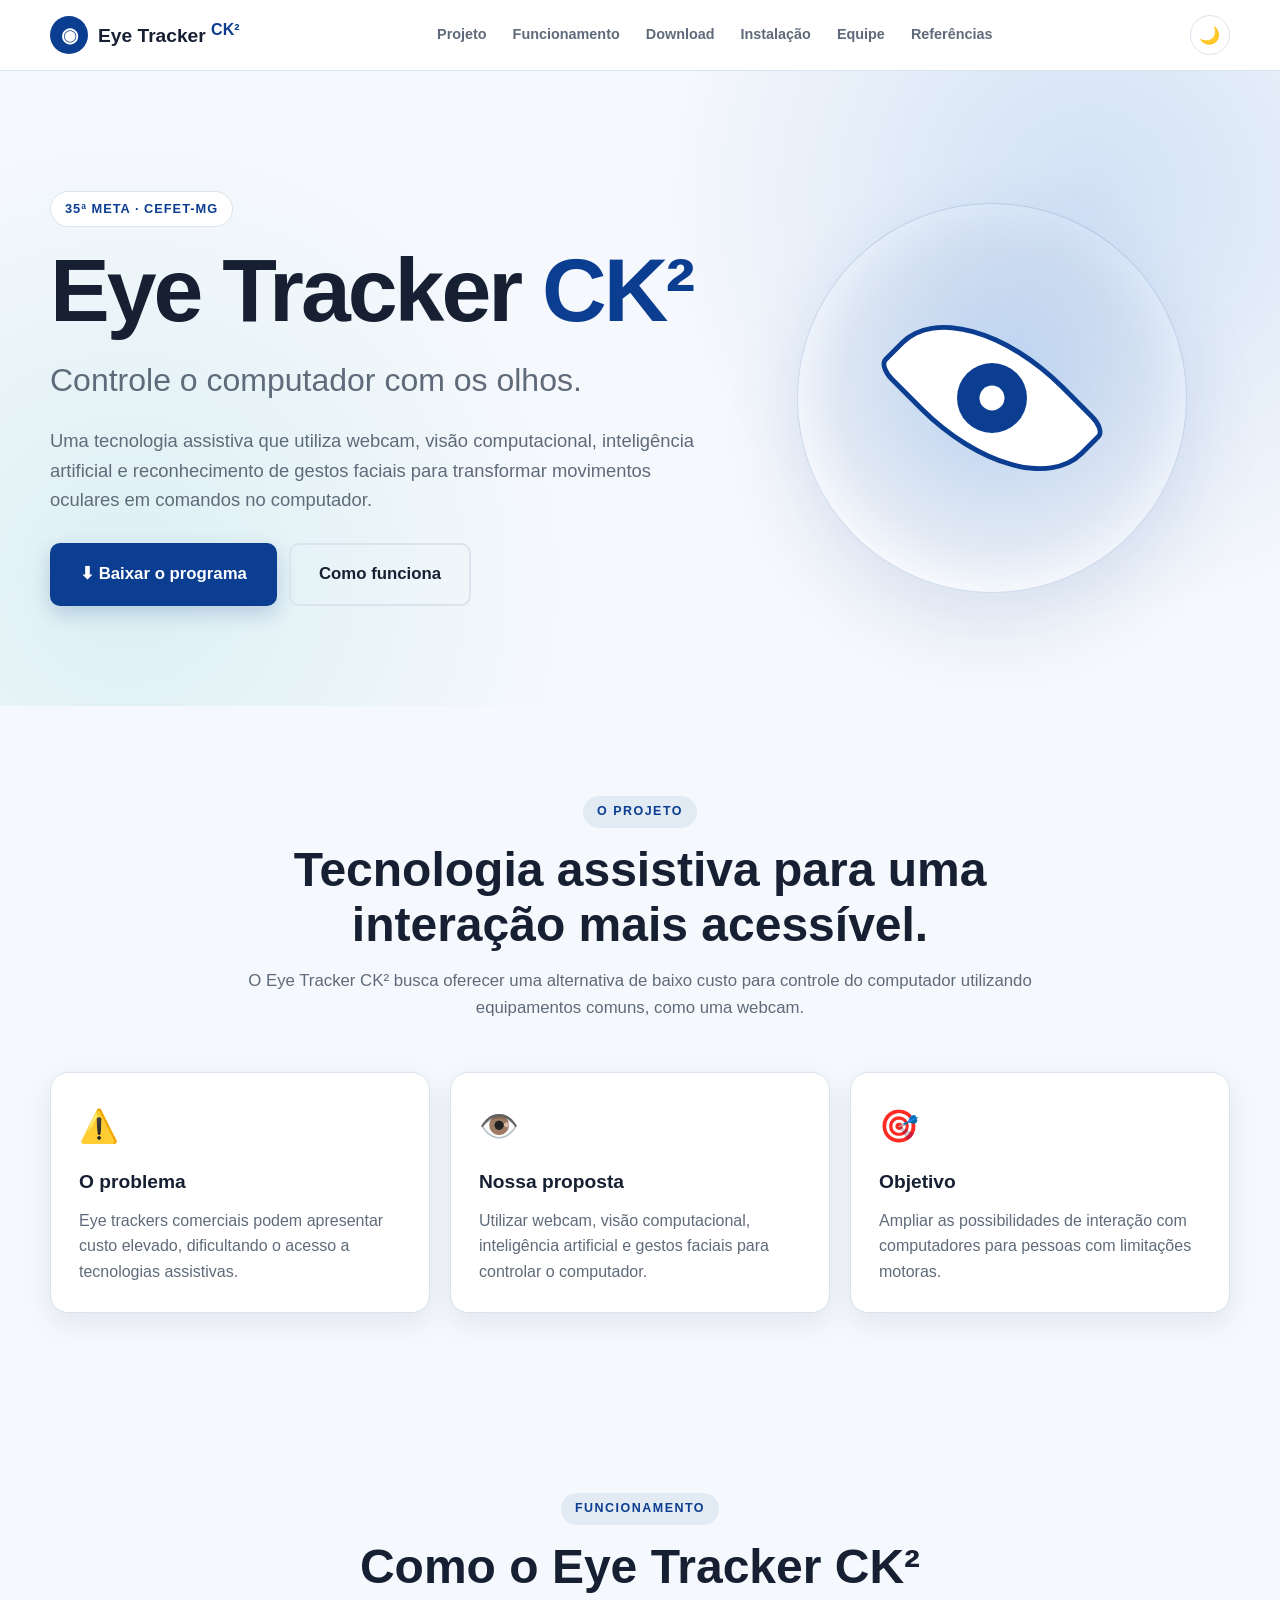
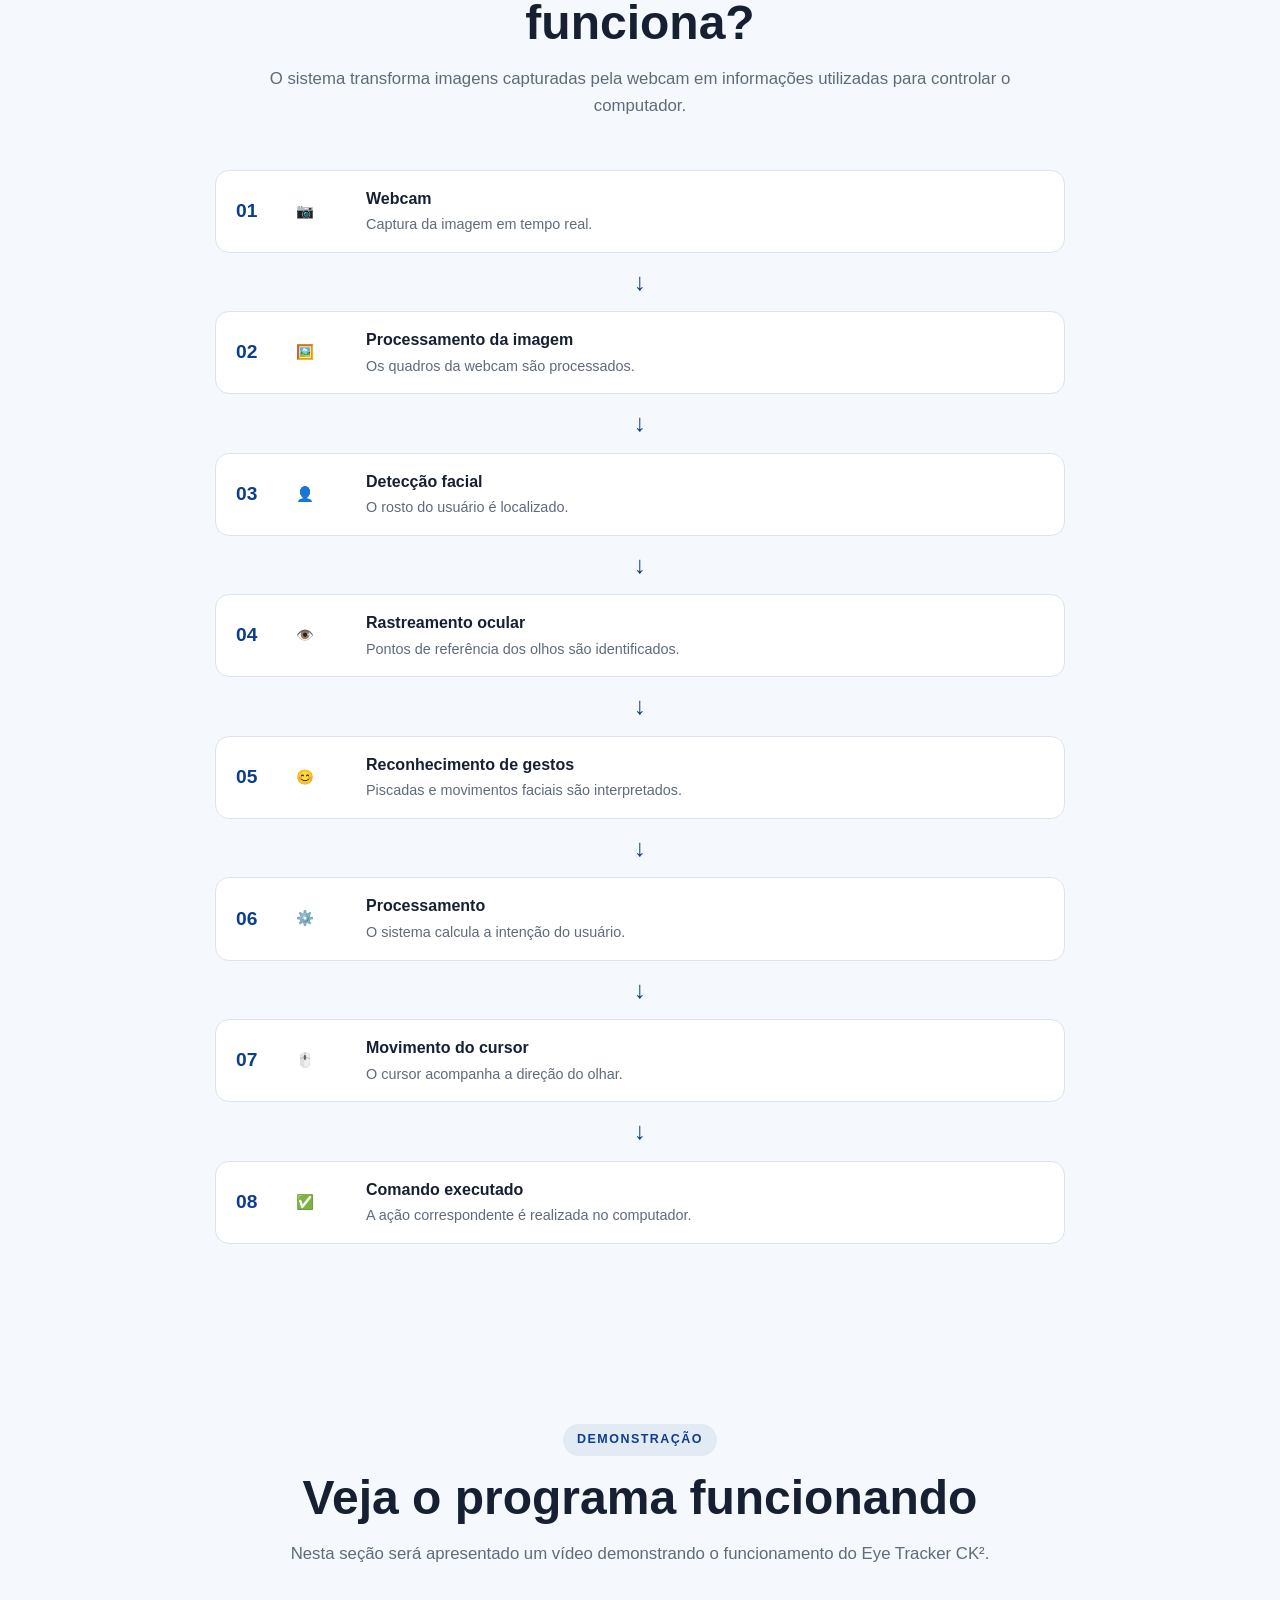
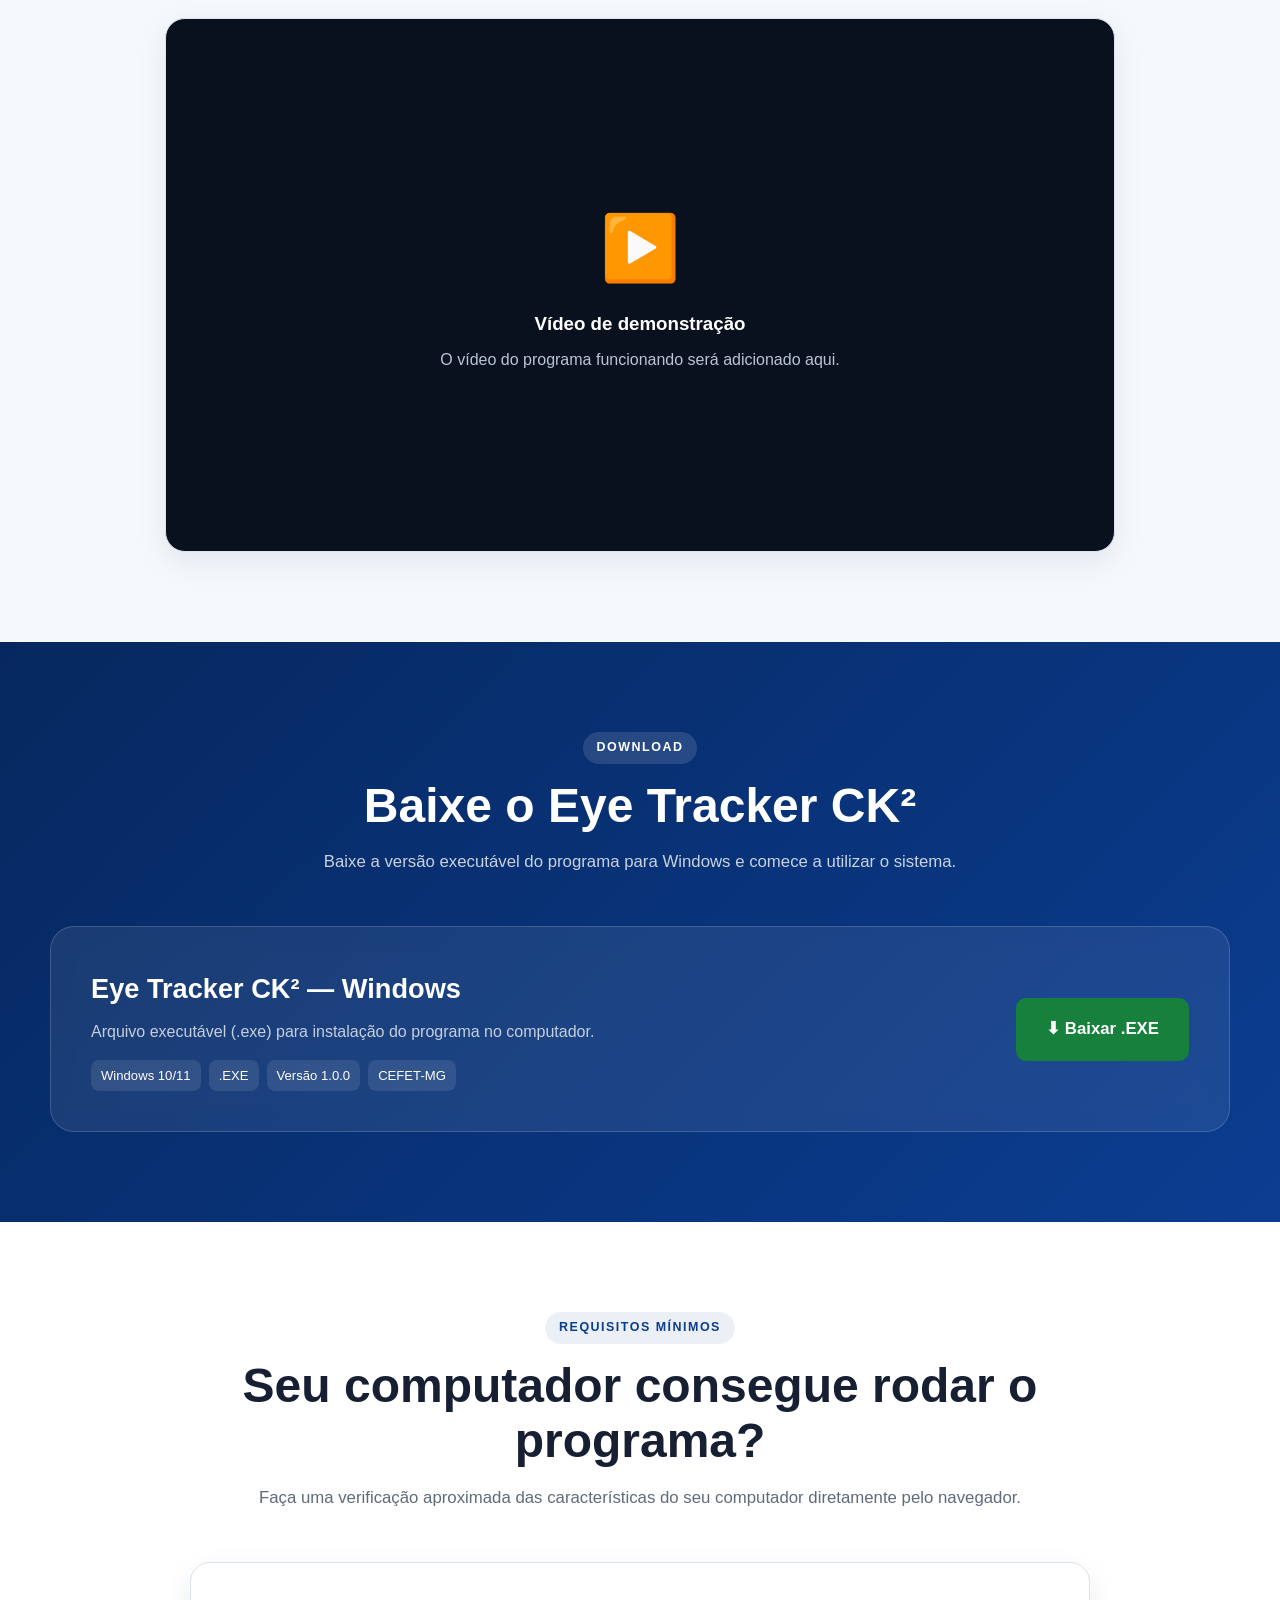
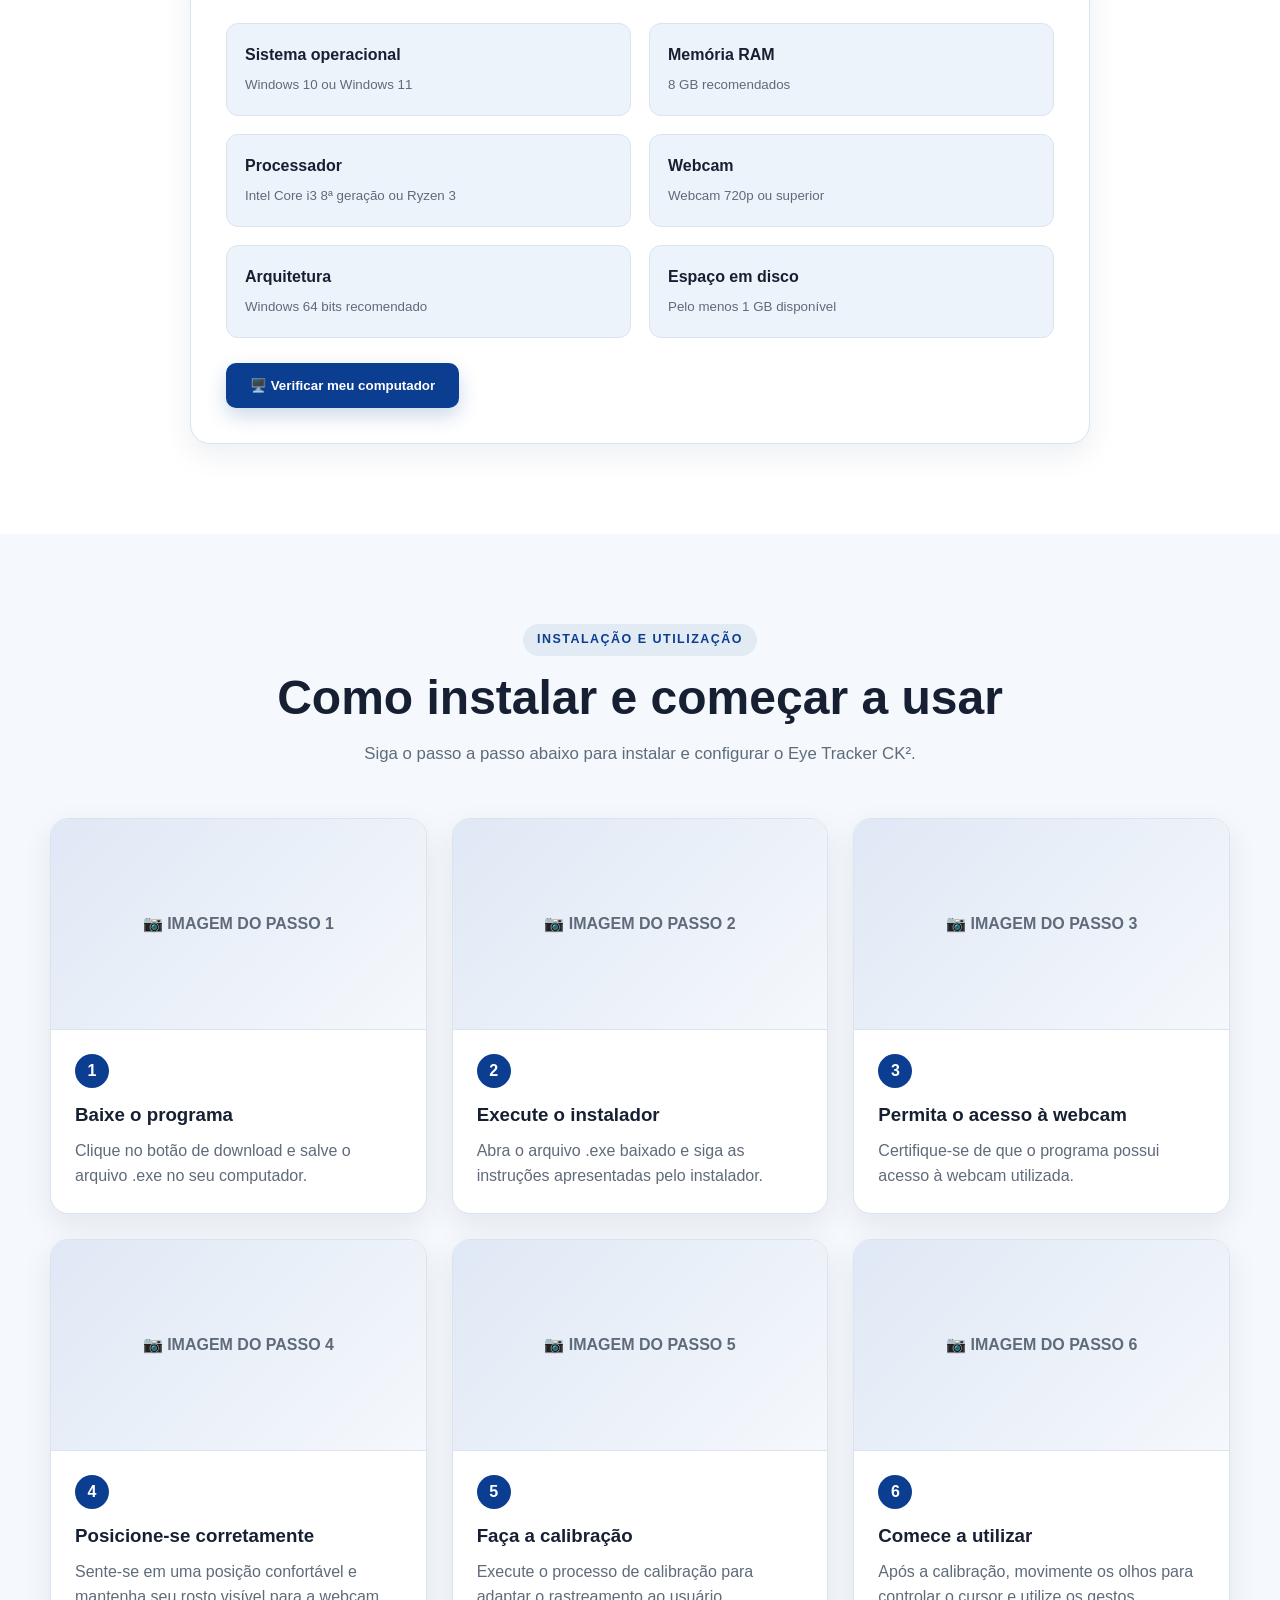
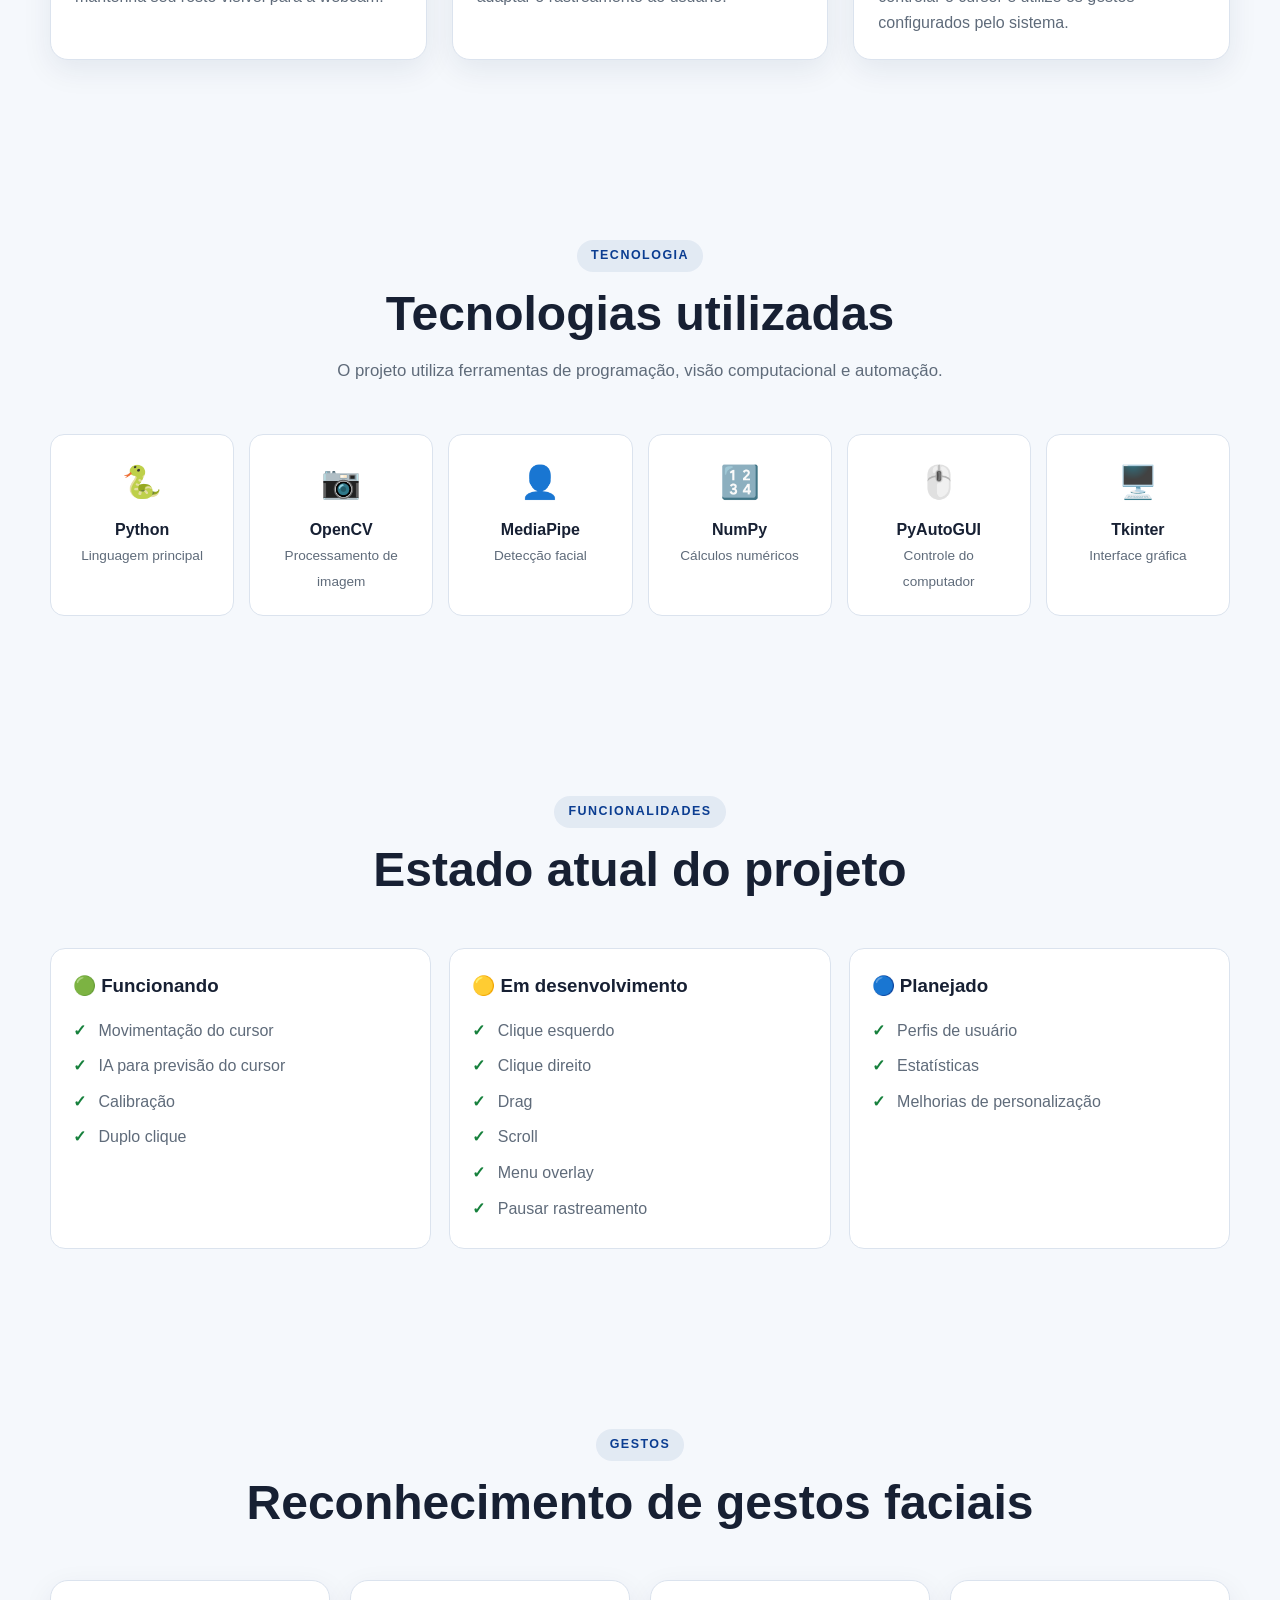
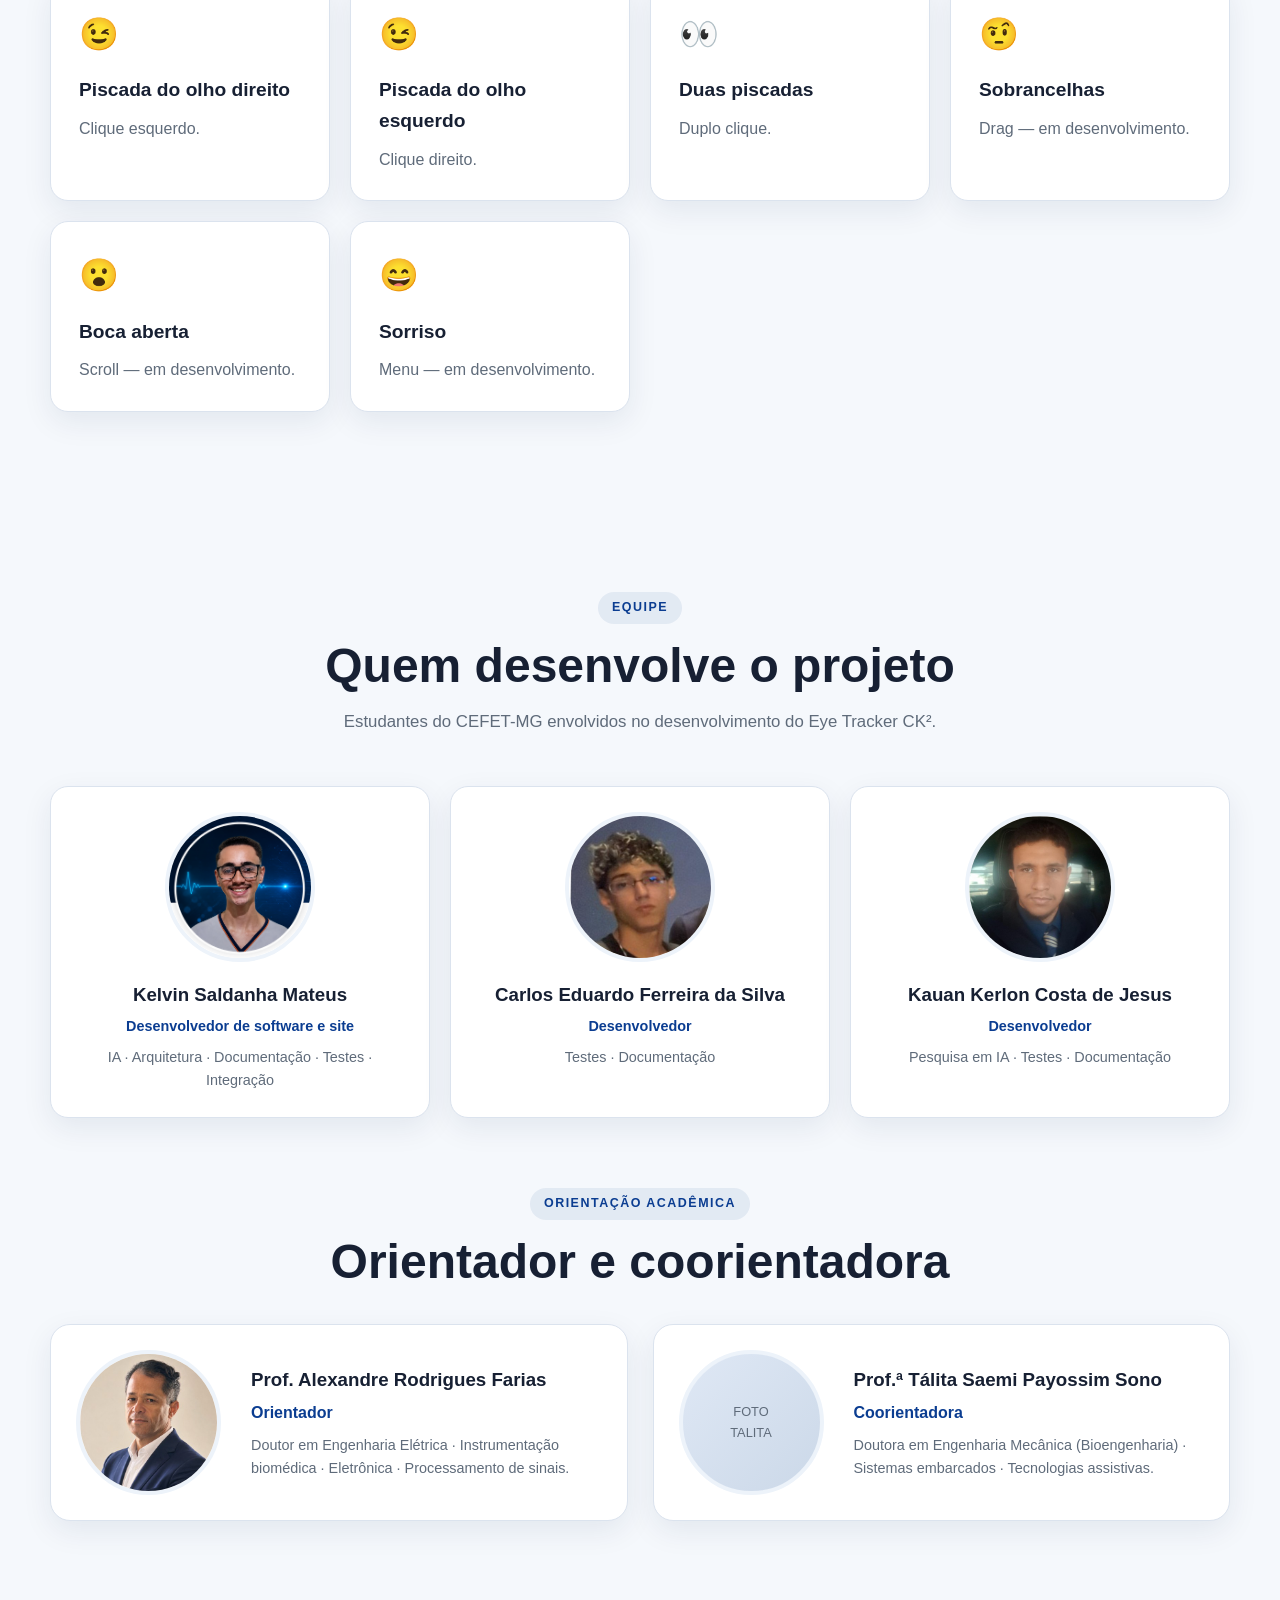
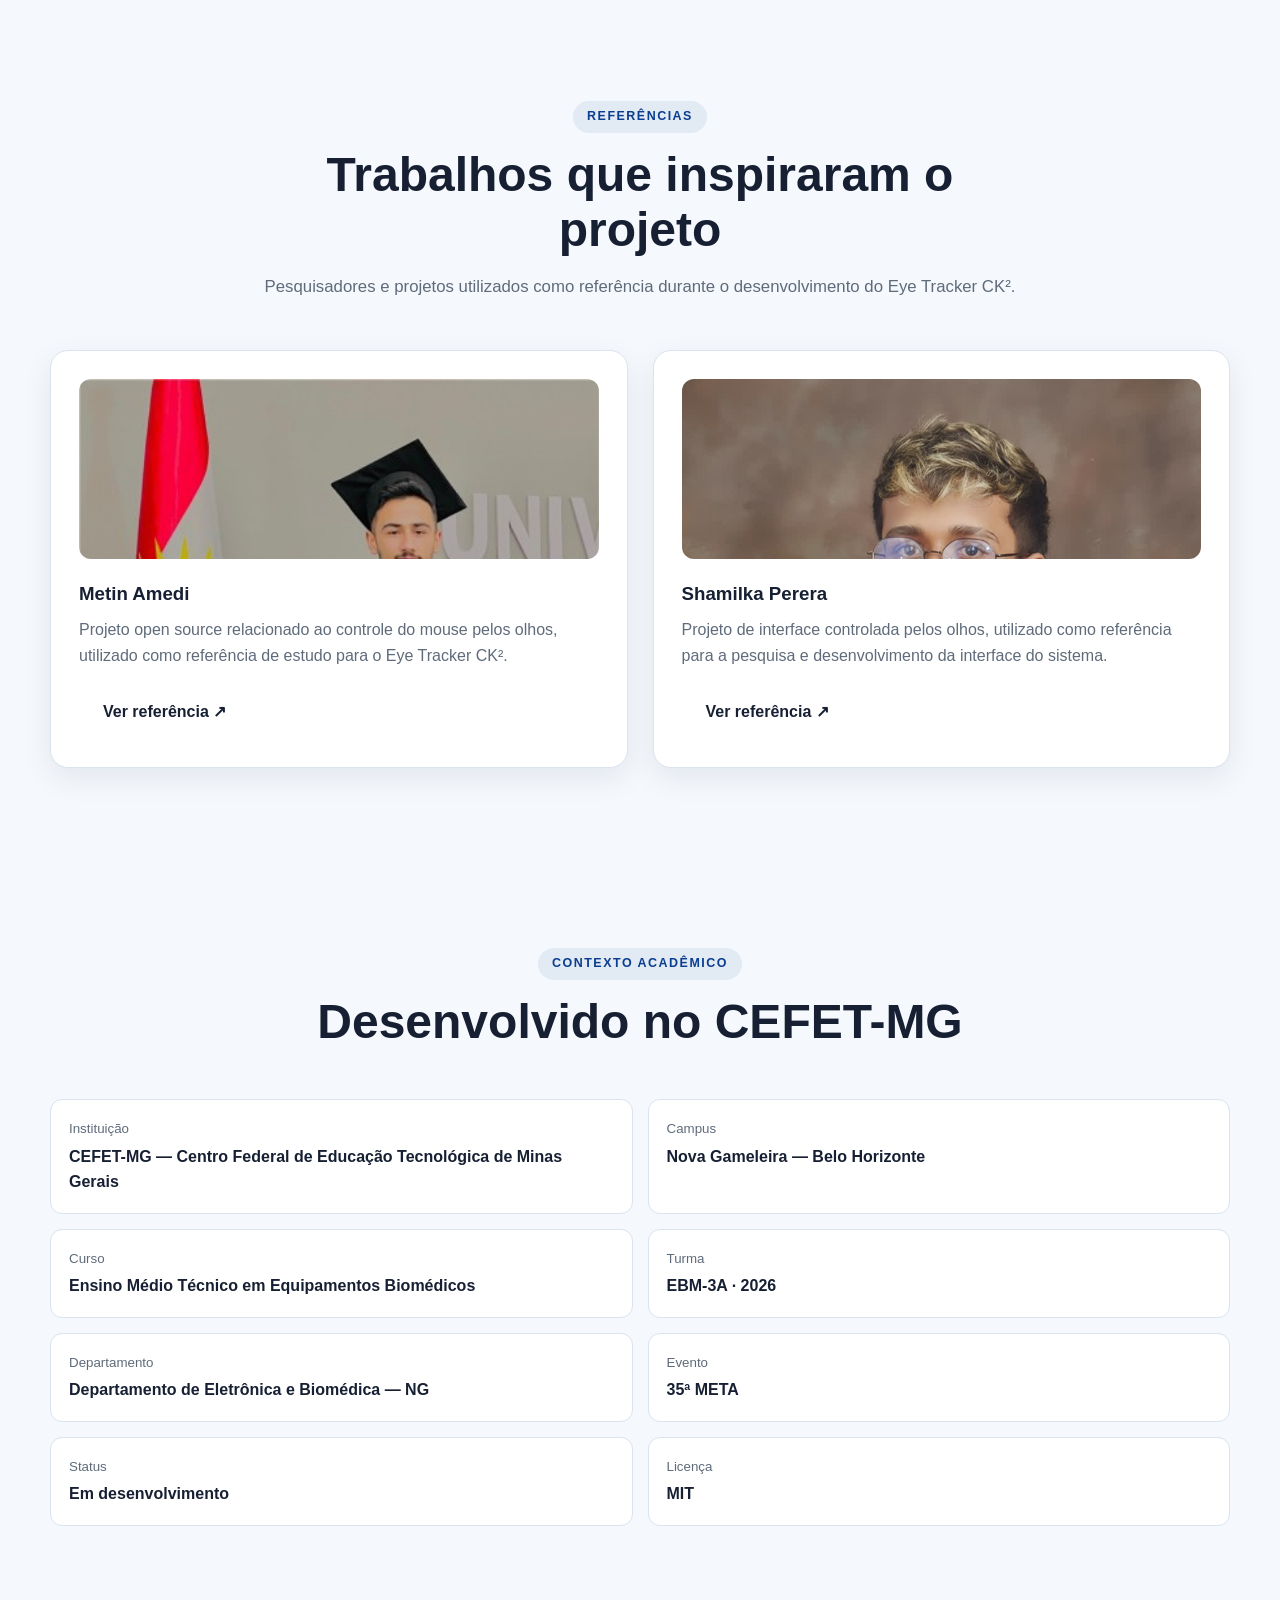
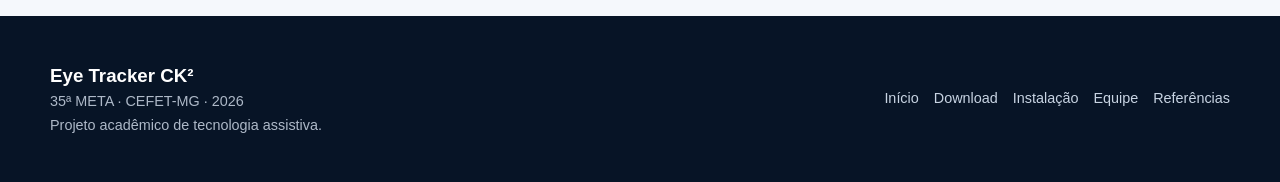
==== index.html @ 3dc7dc0e "Fix image source extension from .jpg to .pnj" ====
<!DOCTYPE html>
<html lang="pt-BR">
<head>
    <meta charset="UTF-8">
    <meta name="viewport" content="width=device-width, initial-scale=1.0">

    <title>Eye Tracker CK² | Tecnologia Assistiva</title>

    <meta
        name="description"
        content="Eye Tracker CK² — tecnologia assistiva para controle do computador por rastreamento ocular e gestos faciais."
    >

    <meta name="theme-color" content="#0b3d91">

    <style>
        /* =========================================================
           RESET
        ========================================================= */

        * {
            margin: 0;
            padding: 0;
            box-sizing: border-box;
        }

        :root {
            --primary: #0b3d91;
            --primary-light: #1769d1;
            --primary-dark: #06285f;

            --secondary: #00a6a6;

            --bg: #f5f8fc;
            --surface: #ffffff;
            --surface-2: #edf3fa;

            --text: #172033;
            --muted: #5f6b7a;

            --border: #dbe3ee;

            --success: #16803c;
            --warning: #c77b00;
            --danger: #c62828;

            --shadow:
                0 10px 30px rgba(10, 35, 80, 0.08);

            --radius: 18px;
        }

        html {
            scroll-behavior: smooth;
        }

        body {
            font-family:
                "Segoe UI",
                Roboto,
                Arial,
                sans-serif;

            background: var(--bg);
            color: var(--text);

            line-height: 1.6;
        }

        body.dark {
            --bg: #0d1420;
            --surface: #151f2e;
            --surface-2: #1b293b;
            --text: #eef4fb;
            --muted: #aeb9c8;
            --border: #2c3b50;

            --shadow:
                0 10px 30px rgba(0, 0, 0, 0.35);
        }

        a {
            color: inherit;
            text-decoration: none;
        }

        img {
            max-width: 100%;
            display: block;
        }

        button {
            font-family: inherit;
        }

        .container {
            width: min(1180px, calc(100% - 40px));
            margin: 0 auto;
        }

        .section {
            padding: 90px 0;
        }

        .section-header {
            text-align: center;
            max-width: 800px;
            margin: 0 auto 50px;
        }

        .section-label {
            display: inline-block;

            padding: 6px 14px;

            border-radius: 999px;

            background: rgba(11, 61, 145, 0.08);

            color: var(--primary);

            font-size: 0.78rem;
            font-weight: 700;

            text-transform: uppercase;

            letter-spacing: 1.5px;

            margin-bottom: 14px;
        }

        body.dark .section-label {
            background: rgba(90, 150, 255, 0.12);
            color: #78aeff;
        }

        .section-title {
            font-size: clamp(2rem, 4vw, 3rem);
            line-height: 1.15;
            margin-bottom: 16px;
        }

        .section-subtitle {
            color: var(--muted);
            font-size: 1.05rem;
        }

        /* =========================================================
           BUTTONS
        ========================================================= */

        .btn {
            display: inline-flex;

            align-items: center;
            justify-content: center;
            gap: 8px;

            padding: 13px 22px;

            border-radius: 10px;

            border: 2px solid transparent;

            font-weight: 700;

            cursor: pointer;

            transition:
                transform .2s ease,
                box-shadow .2s ease,
                background .2s ease;
        }

        .btn:hover {
            transform: translateY(-2px);
        }

        .btn-primary {
            background: var(--primary);
            color: white;

            box-shadow:
                0 8px 20px rgba(11, 61, 145, .2);
        }

        .btn-primary:hover {
            background: var(--primary-dark);
        }

        .btn-secondary {
            background: transparent;
            color: var(--text);
            border-color: var(--border);
        }

        .btn-secondary:hover {
            border-color: var(--primary);
            color: var(--primary);
        }

        .btn-success {
            background: var(--success);
            color: white;
        }

        .btn-large {
            padding: 16px 28px;
            font-size: 1.05rem;
        }

        /* =========================================================
           HEADER
        ========================================================= */

        header {
            position: sticky;
            top: 0;

            z-index: 1000;

            background: rgba(255,255,255,.92);

            backdrop-filter: blur(14px);

            border-bottom: 1px solid var(--border);
        }

        body.dark header {
            background: rgba(13,20,32,.94);
        }

        .header-inner {
            min-height: 70px;

            display: flex;
            align-items: center;
            justify-content: space-between;

            gap: 20px;
        }

        .logo {
            display: flex;
            align-items: center;
            gap: 10px;

            font-weight: 800;
            font-size: 1.2rem;
        }

        .logo-icon {
            width: 38px;
            height: 38px;

            display: grid;
            place-items: center;

            border-radius: 50%;

            background: var(--primary);
            color: white;

            font-size: 20px;
        }

        .logo sup {
            color: var(--primary);
        }

        nav ul {
            display: flex;
            align-items: center;
            gap: 6px;

            list-style: none;
        }

        nav a {
            display: block;

            padding: 8px 10px;

            color: var(--muted);

            font-size: .9rem;
            font-weight: 600;

            border-radius: 8px;
        }

        nav a:hover {
            color: var(--primary);
            background: var(--surface-2);
        }

        .header-actions {
            display: flex;
            align-items: center;
            gap: 8px;
        }

        .theme-button {
            width: 40px;
            height: 40px;

            border: 1px solid var(--border);
            border-radius: 50%;

            background: var(--surface);

            cursor: pointer;

            font-size: 17px;
        }

        .menu-button {
            display: none;

            width: 42px;
            height: 42px;

            border: 1px solid var(--border);
            border-radius: 8px;

            background: var(--surface);

            cursor: pointer;

            font-size: 22px;
        }

        /* =========================================================
           HERO
        ========================================================= */

        .hero {
            position: relative;

            overflow: hidden;

            padding: 120px 0 100px;

            background:
                radial-gradient(
                    circle at 85% 20%,
                    rgba(23,105,209,.16),
                    transparent 35%
                ),
                radial-gradient(
                    circle at 10% 80%,
                    rgba(0,166,166,.10),
                    transparent 35%
                ),
                var(--bg);
        }

        .hero-grid {
            display: grid;

            grid-template-columns:
                minmax(0, 1.15fr)
                minmax(350px, .85fr);

            gap: 60px;

            align-items: center;
        }

        .hero-badge {
            display: inline-flex;

            padding: 7px 14px;

            border-radius: 999px;

            background: var(--surface);

            border: 1px solid var(--border);

            color: var(--primary);

            font-size: .8rem;
            font-weight: 800;

            letter-spacing: 1px;

            margin-bottom: 20px;
        }

        .hero h1 {
            font-size: clamp(3rem, 7vw, 5.8rem);

            line-height: .98;

            margin-bottom: 20px;

            letter-spacing: -3px;
        }

        .hero h1 span {
            color: var(--primary);
        }

        .hero h2 {
            font-size: clamp(1.3rem, 3vw, 2rem);

            font-weight: 500;

            color: var(--muted);

            margin-bottom: 20px;
        }

        .hero p {
            max-width: 690px;

            color: var(--muted);

            font-size: 1.15rem;

            margin-bottom: 28px;
        }

        .hero-actions {
            display: flex;

            flex-wrap: wrap;

            gap: 12px;
        }

        .hero-visual {
            min-height: 390px;

            display: grid;
            place-items: center;

            position: relative;
        }

        .eye-card {
            width: min(390px, 100%);

            aspect-ratio: 1;

            border-radius: 50%;

            background:
                radial-gradient(
                    circle,
                    rgba(23,105,209,.2),
                    rgba(11,61,145,.06) 55%,
                    transparent 70%
                );

            border: 1px solid rgba(11,61,145,.15);

            display: grid;
            place-items: center;

            box-shadow:
                0 30px 80px rgba(11,61,145,.12);
        }

        .eye {
            width: 210px;
            height: 120px;

            background: white;

            border: 5px solid var(--primary);

            border-radius: 70% 10% 70% 10% / 70% 10% 70% 10%;

            transform: rotate(45deg);

            position: relative;
        }

        .eye::after {
            content: "";

            position: absolute;

            width: 70px;
            height: 70px;

            border-radius: 50%;

            background: var(--primary);

            left: 50%;
            top: 50%;

            transform: translate(-50%,-50%);
        }

        .eye::before {
            content: "";

            position: absolute;

            width: 25px;
            height: 25px;

            border-radius: 50%;

            background: white;

            left: 50%;
            top: 50%;

            transform: translate(-50%,-50%);

            z-index: 2;
        }

        /* =========================================================
           CARDS
        ========================================================= */

        .cards {
            display: grid;

            grid-template-columns:
                repeat(auto-fit, minmax(240px, 1fr));

            gap: 20px;
        }

        .card {
            background: var(--surface);

            border: 1px solid var(--border);

            border-radius: var(--radius);

            padding: 28px;

            box-shadow: var(--shadow);

            transition: transform .2s ease;
        }

        .card:hover {
            transform: translateY(-5px);
        }

        .card-icon {
            font-size: 2rem;

            margin-bottom: 15px;
        }

        .card h3 {
            margin-bottom: 10px;

            font-size: 1.2rem;
        }

        .card p {
            color: var(--muted);
        }

        /* =========================================================
           DOWNLOAD
        ========================================================= */

        .download-section {
            background:
                linear-gradient(
                    135deg,
                    var(--primary-dark),
                    var(--primary)
                );

            color: white;
        }

        .download-section .section-label {
            color: white;
            background: rgba(255,255,255,.12);
        }

        .download-section .section-title {
            color: white;
        }

        .download-section .section-subtitle {
            color: rgba(255,255,255,.78);
        }

        .download-box {
            background: rgba(255,255,255,.08);

            border: 1px solid rgba(255,255,255,.16);

            border-radius: 24px;

            padding: 40px;

            display: grid;

            grid-template-columns:
                1fr auto;

            gap: 30px;

            align-items: center;

            backdrop-filter: blur(10px);
        }

        .download-info h3 {
            font-size: 1.7rem;
            margin-bottom: 8px;
        }

        .download-info p {
            color: rgba(255,255,255,.75);
        }

        .download-meta {
            display: flex;
            flex-wrap: wrap;
            gap: 8px;

            margin-top: 16px;
        }

        .download-meta span {
            padding: 5px 10px;

            background: rgba(255,255,255,.1);

            border-radius: 8px;

            font-size: .82rem;
        }

        /* =========================================================
           REQUIREMENTS CHECKER
        ========================================================= */

        .requirements {
            background: var(--surface);
        }

        .requirements-box {
            max-width: 900px;

            margin: 0 auto;

            background: var(--surface);

            border: 1px solid var(--border);

            border-radius: 20px;

            padding: 35px;

            box-shadow: var(--shadow);
        }

        .requirements-grid {
            display: grid;

            grid-template-columns:
                repeat(2, 1fr);

            gap: 18px;

            margin: 25px 0;
        }

        .requirement-item {
            padding: 18px;

            border: 1px solid var(--border);

            border-radius: 12px;

            background: var(--surface-2);
        }

        .requirement-item strong {
            display: block;

            margin-bottom: 4px;
        }

        .requirement-item small {
            color: var(--muted);
        }

        .check-result {
            display: none;

            margin-top: 20px;

            padding: 20px;

            border-radius: 12px;

            font-weight: 700;
        }

        .check-result.success {
            display: block;

            background: rgba(22,128,60,.1);

            color: var(--success);

            border: 1px solid rgba(22,128,60,.2);
        }

        .check-result.warning {
            display: block;

            background: rgba(199,123,0,.1);

            color: var(--warning);

            border: 1px solid rgba(199,123,0,.2);
        }

        /* =========================================================
           VIDEO
        ========================================================= */

        .video-container {
            max-width: 950px;

            margin: 0 auto;

            background: #09111e;

            border-radius: 20px;

            overflow: hidden;

            box-shadow: var(--shadow);

            aspect-ratio: 16 / 9;

            display: grid;

            place-items: center;

            border: 1px solid var(--border);
        }

        .video-placeholder {
            text-align: center;

            color: white;

            padding: 30px;
        }

        .video-placeholder-icon {
            font-size: 4rem;

            margin-bottom: 10px;
        }

        .video-placeholder h3 {
            margin-bottom: 8px;
        }

        .video-placeholder p {
            color: #b9c5d4;
        }

        .video-container iframe {
            width: 100%;
            height: 100%;
            border: 0;
        }

        /* =========================================================
           PASSO A PASSO
        ========================================================= */

        .steps {
            display: grid;

            grid-template-columns:
                repeat(auto-fit, minmax(280px, 1fr));

            gap: 25px;
        }

        .step {
            background: var(--surface);

            border: 1px solid var(--border);

            border-radius: 18px;

            overflow: hidden;

            box-shadow: var(--shadow);
        }

        .step-image {
            aspect-ratio: 16 / 9;

            background:
                linear-gradient(
                    135deg,
                    #dfe8f5,
                    #f5f8fc
                );

            display: grid;
            place-items: center;

            color: var(--muted);

            font-weight: 700;

            border-bottom: 1px solid var(--border);
        }

        body.dark .step-image {
            background:
                linear-gradient(
                    135deg,
                    #1c2a3c,
                    #15202f
                );
        }

        .step-image img {
            width: 100%;
            height: 100%;

            object-fit: cover;
        }

        .step-content {
            padding: 24px;
        }

        .step-number {
            display: inline-grid;

            place-items: center;

            width: 34px;
            height: 34px;

            border-radius: 50%;

            background: var(--primary);

            color: white;

            font-weight: 800;

            margin-bottom: 12px;
        }

        .step h3 {
            margin-bottom: 8px;
        }

        .step p {
            color: var(--muted);
        }

        /* =========================================================
           FUNCIONAMENTO
        ========================================================= */

        .flow {
            max-width: 850px;

            margin: 0 auto;

            display: flex;

            flex-direction: column;

            gap: 10px;
        }

        .flow-item {
            display: grid;

            grid-template-columns: 45px 55px 1fr;

            align-items: center;

            gap: 15px;

            background: var(--surface);

            border: 1px solid var(--border);

            border-radius: 14px;

            padding: 15px 20px;
        }

        .flow-number {
            color: var(--primary);

            font-weight: 800;

            font-size: 1.2rem;
        }

        .flow-icon {
            font-size: 1.7rem;
        }

        .flow-item strong {
            display: block;
        }

        .flow-item span {
            color: var(--muted);
            font-size: .9rem;
        }

        .flow-arrow {
            text-align: center;

            color: var(--primary);

            font-size: 1.5rem;
        }

        /* =========================================================
           TEAM
        ========================================================= */

        .people {
            display: grid;

            grid-template-columns:
                repeat(auto-fit, minmax(220px, 1fr));

            gap: 20px;
        }

        .person {
            text-align: center;

            background: var(--surface);

            border: 1px solid var(--border);

            border-radius: 18px;

            padding: 25px;

            box-shadow: var(--shadow);
        }

        .person-photo {
            width: 150px;
            height: 150px;

            margin: 0 auto 18px;

            border-radius: 50%;

            overflow: hidden;

            border: 4px solid var(--surface-2);

            background:
                linear-gradient(
                    135deg,
                    #dfe8f5,
                    #cbd8e8
                );

            display: grid;
            place-items: center;

            color: var(--muted);

            font-size: .8rem;

            text-align: center;
        }

        .person-photo img {
            width: 100%;
            height: 100%;

            object-fit: cover;
        }

        .person h3 {
            margin-bottom: 5px;
        }

        .person-role {
            color: var(--primary);

            font-weight: 700;

            font-size: .9rem;

            margin-bottom: 8px;
        }

        .person p {
            color: var(--muted);

            font-size: .9rem;
        }

        /* =========================================================
           ORIENTADORES
        ========================================================= */

        .advisors {
            display: grid;

            grid-template-columns:
                repeat(2, 1fr);

            gap: 25px;

            margin-top: 35px;
        }

        .advisor {
            display: grid;

            grid-template-columns: 150px 1fr;

            gap: 25px;

            align-items: center;

            background: var(--surface);

            border: 1px solid var(--border);

            border-radius: 20px;

            padding: 25px;

            box-shadow: var(--shadow);
        }

        .advisor .person-photo {
            margin: 0;

            width: 145px;
            height: 145px;
        }

        .advisor h3 {
            margin-bottom: 5px;
        }

        .advisor-role {
            color: var(--primary);

            font-weight: 700;

            margin-bottom: 8px;
        }

        .advisor p {
            color: var(--muted);
            font-size: .9rem;
        }

        /* =========================================================
           REFERENCES
        ========================================================= */

        .reference-grid {
            display: grid;

            grid-template-columns:
                repeat(2, 1fr);

            gap: 25px;
        }

        .reference {
            background: var(--surface);

            border: 1px solid var(--border);

            border-radius: 18px;

            padding: 28px;

            box-shadow: var(--shadow);
        }

        .reference-photo {
            height: 180px;

            background:
                linear-gradient(
                    135deg,
                    #dfe8f5,
                    #f5f8fc
                );

            border-radius: 12px;

            display: grid;
            place-items: center;

            margin-bottom: 20px;

            overflow: hidden;

            color: var(--muted);

            font-weight: 700;
        }

        body.dark .reference-photo {
            background:
                linear-gradient(
                    135deg,
                    #1d2a3b,
                    #151f2e
                );
        }

        .reference-photo img {
            width: 100%;
            height: 100%;

            object-fit: cover;
        }

        .reference h3 {
            margin-bottom: 8px;
        }

        .reference p {
            color: var(--muted);

            margin-bottom: 15px;
        }

        /* =========================================================
           TECHNOLOGIES
        ========================================================= */

        .technology-grid {
            display: grid;

            grid-template-columns:
                repeat(auto-fit, minmax(160px, 1fr));

            gap: 15px;
        }

        .technology {
            background: var(--surface);

            border: 1px solid var(--border);

            border-radius: 14px;

            padding: 22px;

            text-align: center;
        }

        .technology-icon {
            font-size: 2rem;

            margin-bottom: 8px;
        }

        .technology strong {
            display: block;
        }

        .technology span {
            color: var(--muted);

            font-size: .85rem;
        }

        /* =========================================================
           STATUS
        ========================================================= */

        .status-grid {
            display: grid;

            grid-template-columns:
                repeat(auto-fit, minmax(220px, 1fr));

            gap: 18px;
        }

        .status-card {
            background: var(--surface);

            border: 1px solid var(--border);

            border-radius: 15px;

            padding: 22px;
        }

        .status-card h3 {
            margin-bottom: 12px;
        }

        .status-card ul {
            list-style: none;
        }

        .status-card li {
            color: var(--muted);

            padding: 5px 0;
        }

        .status-card li::before {
            content: "✓";

            color: var(--success);

            font-weight: 800;

            margin-right: 8px;
        }

        /* =========================================================
           CONTEXT
        ========================================================= */

        .context-grid {
            display: grid;

            grid-template-columns:
                repeat(2, 1fr);

            gap: 15px;
        }

        .context-item {
            background: var(--surface);

            border: 1px solid var(--border);

            border-radius: 12px;

            padding: 18px;
        }

        .context-item small {
            display: block;

            color: var(--muted);

            margin-bottom: 4px;
        }

        .context-item strong {
            display: block;
        }

        /* =========================================================
           FOOTER
        ========================================================= */

        footer {
            background: #071426;

            color: white;

            padding: 45px 0;
        }

        .footer-grid {
            display: grid;

            grid-template-columns:
                1fr auto;

            gap: 30px;

            align-items: center;
        }

        footer p {
            color: #aeb9c8;

            font-size: .9rem;
        }

        .footer-links {
            display: flex;

            flex-wrap: wrap;

            gap: 15px;
        }

        .footer-links a {
            color: #c8d4e3;

            font-size: .9rem;
        }

        .footer-links a:hover {
            color: white;
        }

        /* =========================================================
           RESPONSIVE
        ========================================================= */

        @media (max-width: 1000px) {

            nav {
                display: none;
            }

            .menu-button {
                display: block;
            }

            .header-actions {
                margin-left: auto;
            }

            .hero-grid {
                grid-template-columns: 1fr;

                text-align: center;
            }

            .hero p {
                margin-left: auto;
                margin-right: auto;
            }

            .hero-actions {
                justify-content: center;
            }

            .hero-visual {
                min-height: 300px;
            }

            .download-box {
                grid-template-columns: 1fr;
            }

            .advisors {
                grid-template-columns: 1fr;
            }

            .reference-grid {
                grid-template-columns: 1fr;
            }
        }

        @media (max-width: 700px) {

            .container {
                width: min(100% - 28px, 1180px);
            }

            .section {
                padding: 65px 0;
            }

            .hero {
                padding: 80px 0;
            }

            .hero h1 {
                letter-spacing: -2px;
            }

            .requirements-grid {
                grid-template-columns: 1fr;
            }

            .context-grid {
                grid-template-columns: 1fr;
            }

            .advisor {
                grid-template-columns: 1fr;

                text-align: center;
            }

            .advisor .person-photo {
                margin: 0 auto;
            }

            .footer-grid {
                grid-template-columns: 1fr;
            }

            .flow-item {
                grid-template-columns:
                    35px 40px 1fr;

                padding: 14px;
            }

            .download-box {
                padding: 25px;
            }
        }

        /* =========================================================
           MOBILE MENU
        ========================================================= */

        .mobile-nav {
            display: none;

            position: absolute;

            left: 0;
            right: 0;
            top: 70px;

            background: var(--surface);

            border-bottom: 1px solid var(--border);

            padding: 20px;
        }

        .mobile-nav.open {
            display: block;
        }

        .mobile-nav a {
            display: block;

            padding: 12px 0;

            border-bottom: 1px solid var(--border);

            color: var(--muted);

            font-weight: 600;
        }
    </style>
</head>

<body>

<!-- =============================================================
     HEADER
============================================================= -->

<header>

    <div class="container header-inner">

        <a href="#inicio" class="logo">

            <span class="logo-icon">◉</span>

            <span>
                Eye Tracker <sup>CK²</sup>
            </span>

        </a>

        <nav>

            <ul>

                <li><a href="#projeto">Projeto</a></li>
                <li><a href="#funcionamento">Funcionamento</a></li>
                <li><a href="#download">Download</a></li>
                <li><a href="#instalacao">Instalação</a></li>
                <li><a href="#equipe">Equipe</a></li>
                <li><a href="#referencias">Referências</a></li>

            </ul>

        </nav>

        <div class="header-actions">

            <button
                class="theme-button"
                id="themeButton"
                aria-label="Alternar tema"
            >
                🌙
            </button>

            <button
                class="menu-button"
                id="menuButton"
                aria-label="Abrir menu"
            >
                ☰
            </button>

        </div>

    </div>

    <div class="mobile-nav" id="mobileNav">

        <a href="#projeto">Projeto</a>
        <a href="#funcionamento">Funcionamento</a>
        <a href="#download">Download</a>
        <a href="#instalacao">Instalação</a>
        <a href="#equipe">Equipe</a>
        <a href="#referencias">Referências</a>

    </div>

</header>


<main id="inicio">


<!-- =============================================================
     HERO
============================================================= -->

<section class="hero">

    <div class="container hero-grid">

        <div>

            <div class="hero-badge">
                35ª META · CEFET-MG
            </div>

            <h1>
                Eye Tracker <span>CK²</span>
            </h1>

            <h2>
                Controle o computador com os olhos.
            </h2>

            <p>
                Uma tecnologia assistiva que utiliza webcam,
                visão computacional, inteligência artificial e
                reconhecimento de gestos faciais para transformar
                movimentos oculares em comandos no computador.
            </p>

            <div class="hero-actions">

                <a
                    href="#download"
                    class="btn btn-primary btn-large"
                >
                    ⬇ Baixar o programa
                </a>

                <a
                    href="#funcionamento"
                    class="btn btn-secondary btn-large"
                >
                    Como funciona
                </a>

            </div>

        </div>


        <div class="hero-visual">

            <div class="eye-card">

                <div class="eye"></div>

            </div>

        </div>

    </div>

</section>


<!-- =============================================================
     PROJETO
============================================================= -->

<section
    id="projeto"
    class="section"
>

    <div class="container">

        <div class="section-header">

            <span class="section-label">
                O projeto
            </span>

            <h2 class="section-title">
                Tecnologia assistiva para uma interação mais acessível.
            </h2>

            <p class="section-subtitle">
                O Eye Tracker CK² busca oferecer uma alternativa
                de baixo custo para controle do computador utilizando
                equipamentos comuns, como uma webcam.
            </p>

        </div>


        <div class="cards">

            <article class="card">

                <div class="card-icon">
                    ⚠️
                </div>

                <h3>
                    O problema
                </h3>

                <p>
                    Eye trackers comerciais podem apresentar
                    custo elevado, dificultando o acesso a tecnologias
                    assistivas.
                </p>

            </article>


            <article class="card">

                <div class="card-icon">
                    👁️
                </div>

                <h3>
                    Nossa proposta
                </h3>

                <p>
                    Utilizar webcam, visão computacional,
                    inteligência artificial e gestos faciais
                    para controlar o computador.
                </p>

            </article>


            <article class="card">

                <div class="card-icon">
                    🎯
                </div>

                <h3>
                    Objetivo
                </h3>

                <p>
                    Ampliar as possibilidades de interação com
                    computadores para pessoas com limitações motoras.
                </p>

            </article>

        </div>

    </div>

</section>


<!-- =============================================================
     FUNCIONAMENTO
============================================================= -->

<section
    id="funcionamento"
    class="section"
>

    <div class="container">

        <div class="section-header">

            <span class="section-label">
                Funcionamento
            </span>

            <h2 class="section-title">
                Como o Eye Tracker CK² funciona?
            </h2>

            <p class="section-subtitle">
                O sistema transforma imagens capturadas pela webcam
                em informações utilizadas para controlar o computador.
            </p>

        </div>


        <div class="flow">


            <div class="flow-item">

                <strong class="flow-number">01</strong>

                <span class="flow-icon">📷</span>

                <div>

                    <strong>
                        Webcam
                    </strong>

                    <span>
                        Captura da imagem em tempo real.
                    </span>

                </div>

            </div>


            <div class="flow-arrow">
                ↓
            </div>


            <div class="flow-item">

                <strong class="flow-number">02</strong>

                <span class="flow-icon">🖼️</span>

                <div>

                    <strong>
                        Processamento da imagem
                    </strong>

                    <span>
                        Os quadros da webcam são processados.
                    </span>

                </div>

            </div>


            <div class="flow-arrow">
                ↓
            </div>


            <div class="flow-item">

                <strong class="flow-number">03</strong>

                <span class="flow-icon">👤</span>

                <div>

                    <strong>
                        Detecção facial
                    </strong>

                    <span>
                        O rosto do usuário é localizado.
                    </span>

                </div>

            </div>


            <div class="flow-arrow">
                ↓
            </div>


            <div class="flow-item">

                <strong class="flow-number">04</strong>

                <span class="flow-icon">👁️</span>

                <div>

                    <strong>
                        Rastreamento ocular
                    </strong>

                    <span>
                        Pontos de referência dos olhos são identificados.
                    </span>

                </div>

            </div>


            <div class="flow-arrow">
                ↓
            </div>


            <div class="flow-item">

                <strong class="flow-number">05</strong>

                <span class="flow-icon">😊</span>

                <div>

                    <strong>
                        Reconhecimento de gestos
                    </strong>

                    <span>
                        Piscadas e movimentos faciais são interpretados.
                    </span>

                </div>

            </div>


            <div class="flow-arrow">
                ↓
            </div>


            <div class="flow-item">

                <strong class="flow-number">06</strong>

                <span class="flow-icon">⚙️</span>

                <div>

                    <strong>
                        Processamento
                    </strong>

                    <span>
                        O sistema calcula a intenção do usuário.
                    </span>

                </div>

            </div>


            <div class="flow-arrow">
                ↓
            </div>


            <div class="flow-item">

                <strong class="flow-number">07</strong>

                <span class="flow-icon">🖱️</span>

                <div>

                    <strong>
                        Movimento do cursor
                    </strong>

                    <span>
                        O cursor acompanha a direção do olhar.
                    </span>

                </div>

            </div>


            <div class="flow-arrow">
                ↓
            </div>


            <div class="flow-item">

                <strong class="flow-number">08</strong>

                <span class="flow-icon">✅</span>

                <div>

                    <strong>
                        Comando executado
                    </strong>

                    <span>
                        A ação correspondente é realizada no computador.
                    </span>

                </div>

            </div>

        </div>

    </div>

</section>



<!-- =============================================================
     VIDEO
============================================================= -->

<section
    id="video"
    class="section"
>

    <div class="container">

        <div class="section-header">

            <span class="section-label">
                Demonstração
            </span>

            <h2 class="section-title">
                Veja o programa funcionando
            </h2>

            <p class="section-subtitle">
                Nesta seção será apresentado um vídeo demonstrando
                o funcionamento do Eye Tracker CK².
            </p>

        </div>


        <div
            class="video-container"
            id="videoContainer"
        >

            <!--
                QUANDO TIVER O VÍDEO:

                Substitua este bloco pelo iframe do YouTube.

                Exemplo:

                <iframe
                    src="https://www.youtube.com/embed/SEU_ID"
                    title="Demonstração do Eye Tracker CK²"
                    allowfullscreen>
                </iframe>
            -->

            <div class="video-placeholder">

                <div class="video-placeholder-icon">
                    ▶️
                </div>

                <h3>
                    Vídeo de demonstração
                </h3>

                <p>
                    O vídeo do programa funcionando será adicionado aqui.
                </p>

            </div>

        </div>

    </div>

</section>

    

    
<!-- =============================================================
     DOWNLOAD
============================================================= -->

<section
    id="download"
    class="section download-section"
>

    <div class="container">

        <div class="section-header">

            <span class="section-label">
                Download
            </span>

            <h2 class="section-title">
                Baixe o Eye Tracker CK²
            </h2>

            <p class="section-subtitle">
                Baixe a versão executável do programa para Windows
                e comece a utilizar o sistema.
            </p>

        </div>


        <div class="download-box">

            <div class="download-info">

                <h3>
                    Eye Tracker CK² — Windows
                </h3>

                <p>
                    Arquivo executável (.exe) para instalação
                    do programa no computador.
                </p>

                <div class="download-meta">

                    <span>
                        Windows 10/11
                    </span>

                    <span>
                        .EXE
                    </span>

                    <span>
                        Versão 1.0.0
                    </span>

                    <span>
                        CEFET-MG
                    </span>

                </div>

            </div>


            <!--
                IMPORTANTE:
                Depois coloque o seu arquivo .exe dentro de uma pasta,
                por exemplo:

                downloads/eye-tracker-ck2.exe

                e mantenha o href abaixo.
            -->

            <a
                href="downloads/eye-tracker-ck2.exe"
                class="btn btn-success btn-large"
                download
            >
                ⬇ Baixar .EXE
            </a>

        </div>

    </div>

</section>


<!-- =============================================================
     REQUISITOS MÍNIMOS
============================================================= -->

<section
    id="requisitos"
    class="section requirements"
>

    <div class="container">

        <div class="section-header">

            <span class="section-label">
                Requisitos mínimos
            </span>

            <h2 class="section-title">
                Seu computador consegue rodar o programa?
            </h2>

            <p class="section-subtitle">
                Faça uma verificação aproximada das características
                do seu computador diretamente pelo navegador.
            </p>

        </div>


        <div class="requirements-box">

            <div class="requirements-grid">

                <div class="requirement-item">

                    <strong>
                        Sistema operacional
                    </strong>

                    <small>
                        Windows 10 ou Windows 11
                    </small>

                </div>


                <div class="requirement-item">

                    <strong>
                        Memória RAM
                    </strong>

                    <small>
                        8 GB recomendados
                    </small>

                </div>


                <div class="requirement-item">

                    <strong>
                        Processador
                    </strong>

                    <small>
                        Intel Core i3 8ª geração ou Ryzen 3
                    </small>

                </div>


                <div class="requirement-item">

                    <strong>
                        Webcam
                    </strong>

                    <small>
                        Webcam 720p ou superior
                    </small>

                </div>


                <div class="requirement-item">

                    <strong>
                        Arquitetura
                    </strong>

                    <small>
                        Windows 64 bits recomendado
                    </small>

                </div>


                <div class="requirement-item">

                    <strong>
                        Espaço em disco
                    </strong>

                    <small>
                        Pelo menos 1 GB disponível
                    </small>

                </div>

            </div>


            <button
                class="btn btn-primary"
                id="checkComputer"
            >
                🖥️ Verificar meu computador
            </button>


            <div
                id="checkResult"
                class="check-result"
            ></div>

        </div>

    </div>

</section>



<!-- =============================================================
     PASSO A PASSO
============================================================= -->

<section
    id="instalacao"
    class="section"
>

    <div class="container">

        <div class="section-header">

            <span class="section-label">
                Instalação e utilização
            </span>

            <h2 class="section-title">
                Como instalar e começar a usar
            </h2>

            <p class="section-subtitle">
                Siga o passo a passo abaixo para instalar e configurar
                o Eye Tracker CK².
            </p>

        </div>


        <div class="steps">


            <!-- PASSO 1 -->

            <article class="step">

                <div class="step-image">

                    <!--
                        COLOQUE A IMAGEM DO PASSO 1 AQUI.

                        Exemplo:

                        <img
                            src="assets/images/tutorial/01-download.png"
                            alt="Página de download do Eye Tracker CK²">
                    -->

                    📷 IMAGEM DO PASSO 1

                </div>

                <div class="step-content">

                    <span class="step-number">
                        1
                    </span>

                    <h3>
                        Baixe o programa
                    </h3>

                    <p>
                        Clique no botão de download e salve
                        o arquivo .exe no seu computador.
                    </p>

                </div>

            </article>


            <!-- PASSO 2 -->

            <article class="step">

                <div class="step-image">

                    📷 IMAGEM DO PASSO 2

                </div>

                <div class="step-content">

                    <span class="step-number">
                        2
                    </span>

                    <h3>
                        Execute o instalador
                    </h3>

                    <p>
                        Abra o arquivo .exe baixado e siga
                        as instruções apresentadas pelo instalador.
                    </p>

                </div>

            </article>


            <!-- PASSO 3 -->

            <article class="step">

                <div class="step-image">

                    📷 IMAGEM DO PASSO 3

                </div>

                <div class="step-content">

                    <span class="step-number">
                        3
                    </span>

                    <h3>
                        Permita o acesso à webcam
                    </h3>

                    <p>
                        Certifique-se de que o programa possui
                        acesso à webcam utilizada.
                    </p>

                </div>

            </article>


            <!-- PASSO 4 -->

            <article class="step">

                <div class="step-image">

                    📷 IMAGEM DO PASSO 4

                </div>

                <div class="step-content">

                    <span class="step-number">
                        4
                    </span>

                    <h3>
                        Posicione-se corretamente
                    </h3>

                    <p>
                        Sente-se em uma posição confortável e mantenha
                        seu rosto visível para a webcam.
                    </p>

                </div>

            </article>


            <!-- PASSO 5 -->

            <article class="step">

                <div class="step-image">

                    📷 IMAGEM DO PASSO 5

                </div>

                <div class="step-content">

                    <span class="step-number">
                        5
                    </span>

                    <h3>
                        Faça a calibração
                    </h3>

                    <p>
                        Execute o processo de calibração para
                        adaptar o rastreamento ao usuário.
                    </p>

                </div>

            </article>


            <!-- PASSO 6 -->

            <article class="step">

                <div class="step-image">

                    📷 IMAGEM DO PASSO 6

                </div>

                <div class="step-content">

                    <span class="step-number">
                        6
                    </span>

                    <h3>
                        Comece a utilizar
                    </h3>

                    <p>
                        Após a calibração, movimente os olhos
                        para controlar o cursor e utilize os gestos
                        configurados pelo sistema.
                    </p>

                </div>

            </article>

        </div>

    </div>

</section>


<!-- =============================================================
     TECNOLOGIAS
============================================================= -->

<section
    id="tecnologia"
    class="section"
>

    <div class="container">

        <div class="section-header">

            <span class="section-label">
                Tecnologia
            </span>

            <h2 class="section-title">
                Tecnologias utilizadas
            </h2>

            <p class="section-subtitle">
                O projeto utiliza ferramentas de programação,
                visão computacional e automação.
            </p>

        </div>


        <div class="technology-grid">


            <div class="technology">

                <div class="technology-icon">
                    🐍
                </div>

                <strong>
                    Python
                </strong>

                <span>
                    Linguagem principal
                </span>

            </div>


            <div class="technology">

                <div class="technology-icon">
                    📷
                </div>

                <strong>
                    OpenCV
                </strong>

                <span>
                    Processamento de imagem
                </span>

            </div>


            <div class="technology">

                <div class="technology-icon">
                    👤
                </div>

                <strong>
                    MediaPipe
                </strong>

                <span>
                    Detecção facial
                </span>

            </div>


            <div class="technology">

                <div class="technology-icon">
                    🔢
                </div>

                <strong>
                    NumPy
                </strong>

                <span>
                    Cálculos numéricos
                </span>

            </div>


            <div class="technology">

                <div class="technology-icon">
                    🖱️
                </div>

                <strong>
                    PyAutoGUI
                </strong>

                <span>
                    Controle do computador
                </span>

            </div>


            <div class="technology">

                <div class="technology-icon">
                    🖥️
                </div>

                <strong>
                    Tkinter
                </strong>

                <span>
                    Interface gráfica
                </span>

            </div>

        </div>

    </div>

</section>


<!-- =============================================================
     FUNCIONALIDADES
============================================================= -->

<section
    id="funcionalidades"
    class="section"
>

    <div class="container">

        <div class="section-header">

            <span class="section-label">
                Funcionalidades
            </span>

            <h2 class="section-title">
                Estado atual do projeto
            </h2>

        </div>


        <div class="status-grid">


            <div class="status-card">

                <h3>
                    🟢 Funcionando
                </h3>

                <ul>

                    <li>
                        Movimentação do cursor
                    </li>

                    <li>
                        IA para previsão do cursor
                    </li>

                    <li>
                        Calibração
                    </li>

                    <li>
                        Duplo clique
                    </li>

                </ul>

            </div>


            <div class="status-card">

                <h3>
                    🟡 Em desenvolvimento
                </h3>

                <ul>

                    <li>
                        Clique esquerdo
                    </li>

                    <li>
                        Clique direito
                    </li>

                    <li>
                        Drag
                    </li>

                    <li>
                        Scroll
                    </li>

                    <li>
                        Menu overlay
                    </li>

                    <li>
                        Pausar rastreamento
                    </li>

                </ul>

            </div>


            <div class="status-card">

                <h3>
                    🔵 Planejado
                </h3>

                <ul>

                    <li>
                        Perfis de usuário
                    </li>

                    <li>
                        Estatísticas
                    </li>

                    <li>
                        Melhorias de personalização
                    </li>

                </ul>

            </div>

        </div>

    </div>

</section>


<!-- =============================================================
     GESTOS
============================================================= -->

<section
    id="gestos"
    class="section"
>

    <div class="container">

        <div class="section-header">

            <span class="section-label">
                Gestos
            </span>

            <h2 class="section-title">
                Reconhecimento de gestos faciais
            </h2>

        </div>


        <div class="cards">


            <article class="card">

                <div class="card-icon">
                    😉
                </div>

                <h3>
                    Piscada do olho direito
                </h3>

                <p>
                    Clique esquerdo.
                </p>

            </article>


            <article class="card">

                <div class="card-icon">
                    😉
                </div>

                <h3>
                    Piscada do olho esquerdo
                </h3>

                <p>
                    Clique direito.
                </p>

            </article>


            <article class="card">

                <div class="card-icon">
                    👀
                </div>

                <h3>
                    Duas piscadas
                </h3>

                <p>
                    Duplo clique.
                </p>

            </article>


            <article class="card">

                <div class="card-icon">
                    🤨
                </div>

                <h3>
                    Sobrancelhas
                </h3>

                <p>
                    Drag — em desenvolvimento.
                </p>

            </article>


            <article class="card">

                <div class="card-icon">
                    😮
                </div>

                <h3>
                    Boca aberta
                </h3>

                <p>
                    Scroll — em desenvolvimento.
                </p>

            </article>


            <article class="card">

                <div class="card-icon">
                    😄
                </div>

                <h3>
                    Sorriso
                </h3>

                <p>
                    Menu — em desenvolvimento.
                </p>

            </article>

        </div>

    </div>

</section>


<!-- =============================================================
     EQUIPE
============================================================= -->

<section
    id="equipe"
    class="section"
>

    <div class="container">

        <div class="section-header">

            <span class="section-label">
                Equipe
            </span>

            <h2 class="section-title">
                Quem desenvolve o projeto
            </h2>

            <p class="section-subtitle">
                Estudantes do CEFET-MG envolvidos no desenvolvimento
                do Eye Tracker CK².
            </p>

        </div>


        <div class="people">


            <!-- KELVIN -->

            <article class="person">

                <div class="person-photo">

                    <img
                        src="assets/images/team/kelvin.jpg"
                        alt="Foto de Kelvin Saldanha Mateus"
                        onerror="this.style.display='none'; this.parentElement.innerHTML='FOTO<br>KELVIN';"
                    >

                </div>

                <h3>
                    Kelvin Saldanha Mateus
                </h3>

                <div class="person-role">
                    Desenvolvedor de software e site
                </div>

                <p>
                    IA · Arquitetura · Documentação · Testes · Integração
                </p>

            </article>


            <!-- CARLOS -->

            <article class="person">

                <div class="person-photo">

                    <img
                        src="assets/images/team/carlos.jpg"
                        alt="Foto de Carlos Eduardo Ferreira da Silva"
                        onerror="this.style.display='none'; this.parentElement.innerHTML='FOTO<br>CARLOS';"
                    >

                </div>

                <h3>
                    Carlos Eduardo Ferreira da Silva
                </h3>

                <div class="person-role">
                    Desenvolvedor
                </div>

                <p>
                    Testes · Documentação
                </p>

            </article>


            <!-- KAUAN -->

            <article class="person">

                <div class="person-photo">

                    <img
                        src="assets/images/team/kauan.jpg"
                        alt="Foto de Kauan Kerlon Costa de Jesus"
                        onerror="this.style.display='none'; this.parentElement.innerHTML='FOTO<br>KAUAN';"
                    >

                </div>

                <h3>
                    Kauan Kerlon Costa de Jesus
                </h3>

                <div class="person-role">
                    Desenvolvedor
                </div>

                <p>
                    Pesquisa em IA · Testes · Documentação
                </p>

            </article>

        </div>


        <!-- =====================================================
             ORIENTADORES
        ====================================================== -->

        <div class="section-header" style="margin-top:70px; margin-bottom:30px;">

            <span class="section-label">
                Orientação acadêmica
            </span>

            <h2 class="section-title">
                Orientador e coorientadora
            </h2>

        </div>


        <div class="advisors">


            <!-- ALEXANDRE -->

            <article class="advisor">

                <div class="person-photo">

                    <!--
                        COLOQUE A FOTO DO ALEXANDRE EM:

                        assets/images/team/alexandre.jpg
                    -->

                    <img
                        src="assets/images/team/alexandre.jpg"
                        alt="Foto do Professor Alexandre Rodrigues Farias"
                        onerror="this.style.display='none'; this.parentElement.innerHTML='FOTO<br>ALEXANDRE';"
                    >

                </div>

                <div>

                    <h3>
                        Prof. Alexandre Rodrigues Farias
                    </h3>

                    <div class="advisor-role">
                        Orientador
                    </div>

                    <p>
                        Doutor em Engenharia Elétrica ·
                        Instrumentação biomédica ·
                        Eletrônica · Processamento de sinais.
                    </p>

                </div>

            </article>


            <!-- TALITA -->

            <article class="advisor">

                <div class="person-photo">

                    <!--
                        COLOQUE A FOTO DA TALITA EM:

                        assets/images/team/talita.jpg
                    -->

                    <img
                        src="assets/images/team/talita.pnj"
                        alt="Foto da Professora Tálita Saemi Payossim Sono"
                        onerror="this.style.display='none'; this.parentElement.innerHTML='FOTO<br>TALITA';"
                    >

                </div>

                <div>

                    <h3>
                        Prof.ª Tálita Saemi Payossim Sono
                    </h3>

                    <div class="advisor-role">
                        Coorientadora
                    </div>

                    <p>
                        Doutora em Engenharia Mecânica
                        (Bioengenharia) · Sistemas embarcados ·
                        Tecnologias assistivas.
                    </p>

                </div>

            </article>

        </div>

    </div>

</section>


<!-- =============================================================
     REFERÊNCIAS / METIN / SHAMILKA
============================================================= -->

<section
    id="referencias"
    class="section"
>

    <div class="container">

        <div class="section-header">

            <span class="section-label">
                Referências
            </span>

            <h2 class="section-title">
                Trabalhos que inspiraram o projeto
            </h2>

            <p class="section-subtitle">
                Pesquisadores e projetos utilizados como referência
                durante o desenvolvimento do Eye Tracker CK².
            </p>

        </div>


        <div class="reference-grid">


            <!-- METIN AMEDI -->

            <article class="reference">

                <div class="reference-photo">

                    <!--
                        COLOQUE A FOTO DO METIN EM:

                        assets/images/team/metin-amedi.jpg
                    -->

                    <img
                        src="assets/images/team/metin-amedi.jpg"
                        alt="Foto de Metin Amedi"
                        onerror="this.style.display='none'; this.parentElement.innerHTML='FOTO<br>METIN AMEDI';"
                    >

                </div>

                <h3>
                    Metin Amedi
                </h3>

                <p>
                    Projeto open source relacionado ao controle
                    do mouse pelos olhos, utilizado como referência
                    de estudo para o Eye Tracker CK².
                </p>

                <a
                    href="https://github.com/metinmeki/Eye-Controll-Mouse"
                    target="_blank"
                    rel="noopener noreferrer"
                    class="btn btn--secondary"
                >
                    Ver referência ↗
                </a>

            </article>


            <!-- SHAMILKA PERERA -->

            <article class="reference">

                <div class="reference-photo">

                    <!--
                        COLOQUE A FOTO DA SHAMILKA EM:

                        assets/images/team/shamilka-perera.jpg
                    -->

                    <img
                        src="assets/images/team/shamilka-perera.jpg"
                        alt="Foto de Shamilka Perera"
                        onerror="this.style.display='none'; this.parentElement.innerHTML='FOTO<br>SHAMILKA PERERA';"
                    >

                </div>

                <h3>
                    Shamilka Perera
                </h3>

                <p>
                    Projeto de interface controlada pelos olhos,
                    utilizado como referência para a pesquisa e
                    desenvolvimento da interface do sistema.
                </p>

                <a
                    href="https://shamilkaperera.github.io/?post=biometric-hci-real-time-ocular-controlled-interface"
                    target="_blank"
                    rel="noopener noreferrer"
                    class="btn btn--secondary"
                >
                    Ver referência ↗
                </a>

            </article>

        </div>

    </div>

</section>


<!-- =============================================================
     CONTEXTO ACADÊMICO
============================================================= -->

<section
    id="contexto"
    class="section"
>

    <div class="container">

        <div class="section-header">

            <span class="section-label">
                Contexto acadêmico
            </span>

            <h2 class="section-title">
                Desenvolvido no CEFET-MG
            </h2>

        </div>


        <div class="context-grid">


            <div class="context-item">

                <small>
                    Instituição
                </small>

                <strong>
                    CEFET-MG — Centro Federal de Educação Tecnológica de Minas Gerais
                </strong>

            </div>


            <div class="context-item">

                <small>
                    Campus
                </small>

                <strong>
                    Nova Gameleira — Belo Horizonte
                </strong>

            </div>


            <div class="context-item">

                <small>
                    Curso
                </small>

                <strong>
                    Ensino Médio Técnico em Equipamentos Biomédicos
                </strong>

            </div>


            <div class="context-item">

                <small>
                    Turma
                </small>

                <strong>
                    EBM-3A · 2026
                </strong>

            </div>


            <div class="context-item">

                <small>
                    Departamento
                </small>

                <strong>
                    Departamento de Eletrônica e Biomédica — NG
                </strong>

            </div>


            <div class="context-item">

                <small>
                    Evento
                </small>

                <strong>
                    35ª META
                </strong>

            </div>


            <div class="context-item">

                <small>
                    Status
                </small>

                <strong>
                    Em desenvolvimento
                </strong>

            </div>


            <div class="context-item">

                <small>
                    Licença
                </small>

                <strong>
                    MIT
                </strong>

            </div>

        </div>

    </div>

</section>


</main>


<!-- =============================================================
     FOOTER
============================================================= -->

<footer>

    <div class="container footer-grid">

        <div>

            <h3>
                Eye Tracker CK²
            </h3>

            <p>
                35ª META · CEFET-MG · 2026
            </p>

            <p>
                Projeto acadêmico de tecnologia assistiva.
            </p>

        </div>


        <div class="footer-links">

            <a href="#inicio">
                Início
            </a>

            <a href="#download">
                Download
            </a>

            <a href="#instalacao">
                Instalação
            </a>

            <a href="#equipe">
                Equipe
            </a>

            <a href="#referencias">
                Referências
            </a>

        </div>

    </div>

</footer>


<!-- =============================================================
     JAVASCRIPT
============================================================= -->

<script>

    /* =========================================================
       TEMA
    ========================================================= */

    const themeButton =
        document.getElementById("themeButton");

    themeButton.addEventListener("click", () => {

        document.body.classList.toggle("dark");

        if (document.body.classList.contains("dark")) {

            themeButton.textContent = "☀️";

            localStorage.setItem(
                "eyeTrackerTheme",
                "dark"
            );

        } else {

            themeButton.textContent = "🌙";

            localStorage.setItem(
                "eyeTrackerTheme",
                "light"
            );

        }

    });


    if (
        localStorage.getItem("eyeTrackerTheme")
        === "dark"
    ) {

        document.body.classList.add("dark");

        themeButton.textContent = "☀️";

    }


    /* =========================================================
       MENU MOBILE
    ========================================================= */

    const menuButton =
        document.getElementById("menuButton");

    const mobileNav =
        document.getElementById("mobileNav");


    menuButton.addEventListener("click", () => {

        mobileNav.classList.toggle("open");

    });


    document
        .querySelectorAll(".mobile-nav a")
        .forEach(link => {

            link.addEventListener("click", () => {

                mobileNav.classList.remove("open");

            });

        });


    /* =========================================================
       VERIFICADOR DE COMPUTADOR
    ========================================================= */

    const checkButton =
        document.getElementById("checkComputer");

    const checkResult =
        document.getElementById("checkResult");


    checkButton.addEventListener("click", () => {

        checkResult.className = "check-result";

        let warnings = [];

        /*
            O navegador não consegue identificar com precisão
            o modelo exato do processador ou a quantidade real
            de RAM em todos os navegadores.

            Portanto esta é uma verificação aproximada.
        */

        const memory =
            navigator.deviceMemory || null;

        const cores =
            navigator.hardwareConcurrency || null;

        const userAgent =
            navigator.userAgent.toLowerCase();


        /* Verificação do sistema */

        const isWindows =
            userAgent.includes("windows");


        if (!isWindows) {

            warnings.push(
                "O sistema operacional detectado não é Windows."
            );

        }


        /* Verificação de RAM */

        if (
            memory !== null &&
            memory < 8
        ) {

            warnings.push(
                "O navegador indicou menos de 8 GB de RAM."
            );

        }


        /* Verificação de processadores */

        if (
            cores !== null &&
            cores < 4
        ) {

            warnings.push(
                "O computador informa menos de 4 núcleos lógicos."
            );

        }


        /* Resultado */

        if (warnings.length === 0) {

            checkResult.classList.add("success");

            checkResult.innerHTML = `
                ✅ <strong>Seu computador parece atender aos requisitos básicos.</strong>
                <br>
                <small>
                    A verificação é aproximada. Para uma confirmação completa,
                    recomendamos instalar e testar o programa.
                </small>
            `;

        } else {

            checkResult.classList.add("warning");

            checkResult.innerHTML = `
                ⚠️ <strong>Foram encontradas possíveis limitações:</strong>
                <ul style="margin-top:10px; padding-left:20px;">
                    ${warnings
                        .map(item => `<li>${item}</li>`)
                        .join("")}
                </ul>

                <small>
                    Isso não significa necessariamente que o programa
                    não funcionará. O navegador possui limitações para
                    detectar o hardware exato do computador.
                </small>
            `;

        }

    });


    /* =========================================================
       ANO DO FOOTER
    ========================================================= */

    /*
        Mantido separado para facilitar futuras alterações.
    */

</script>

</body>
</html>
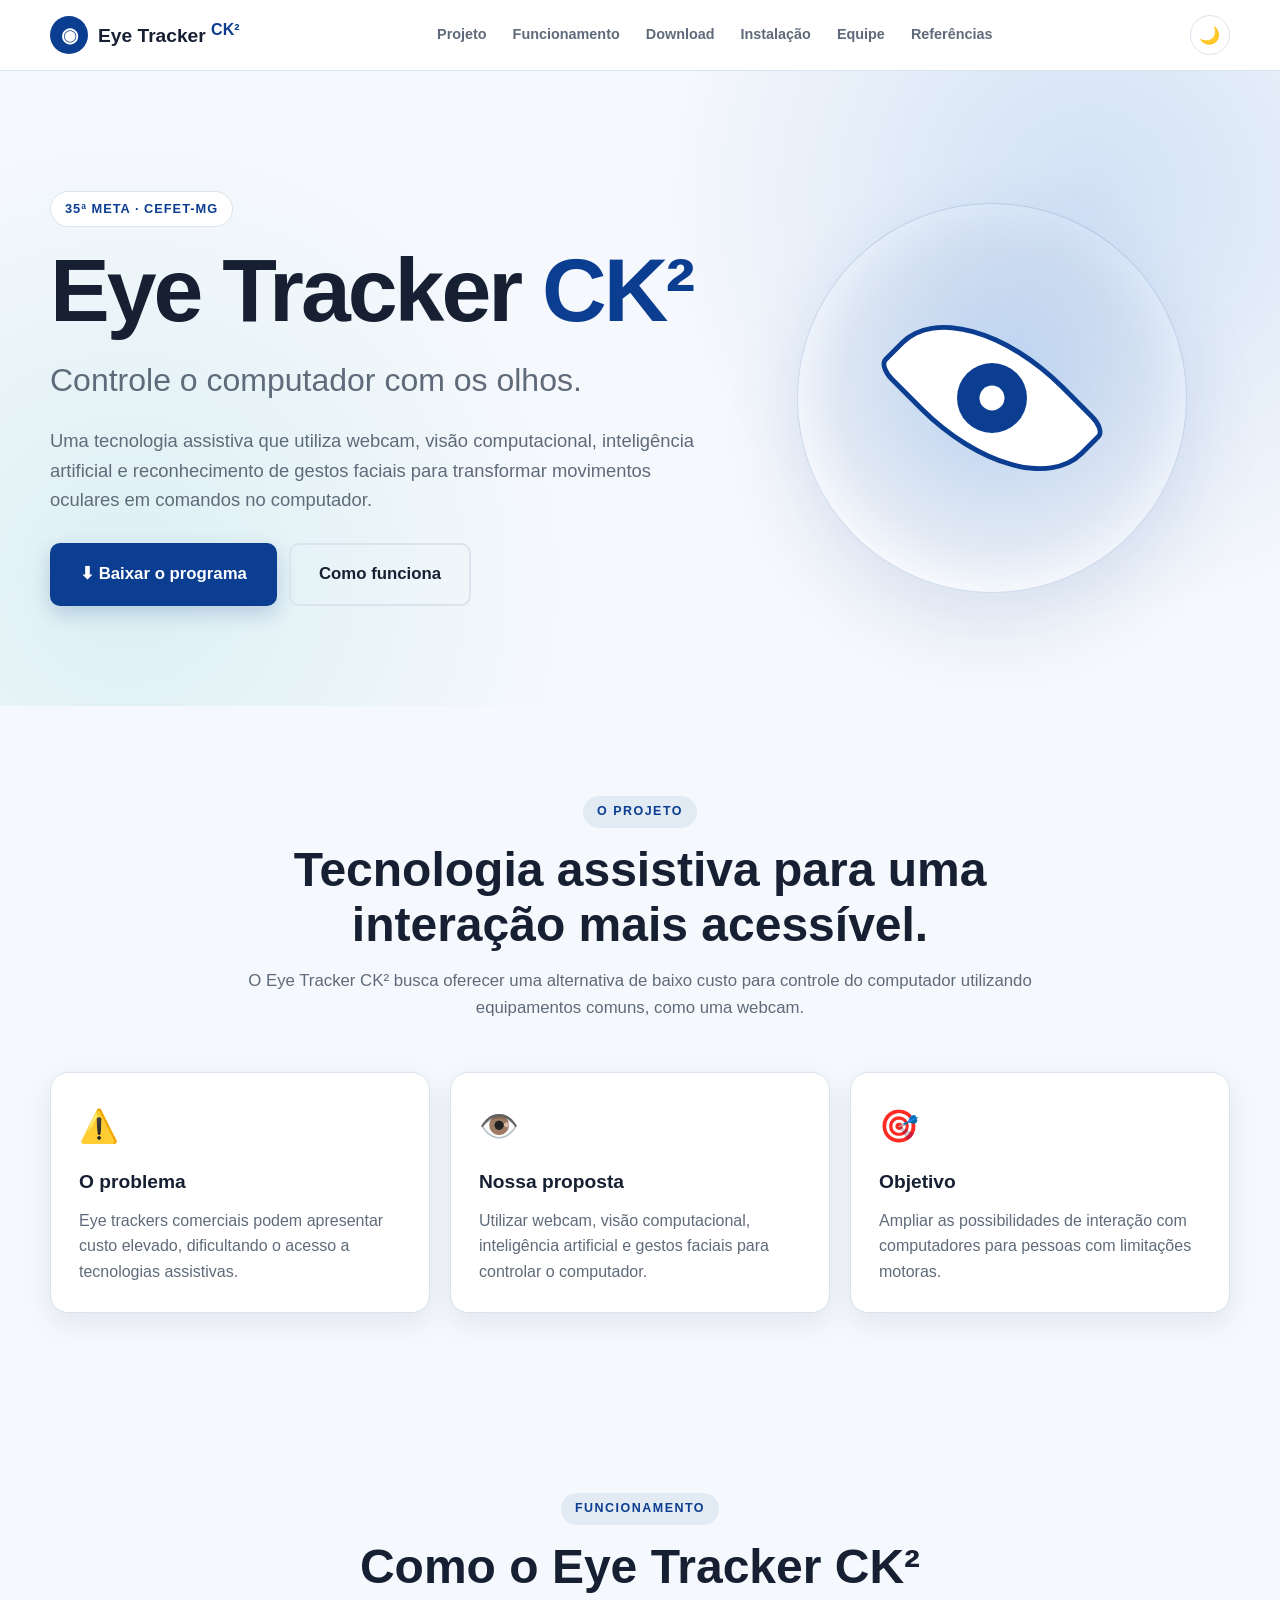
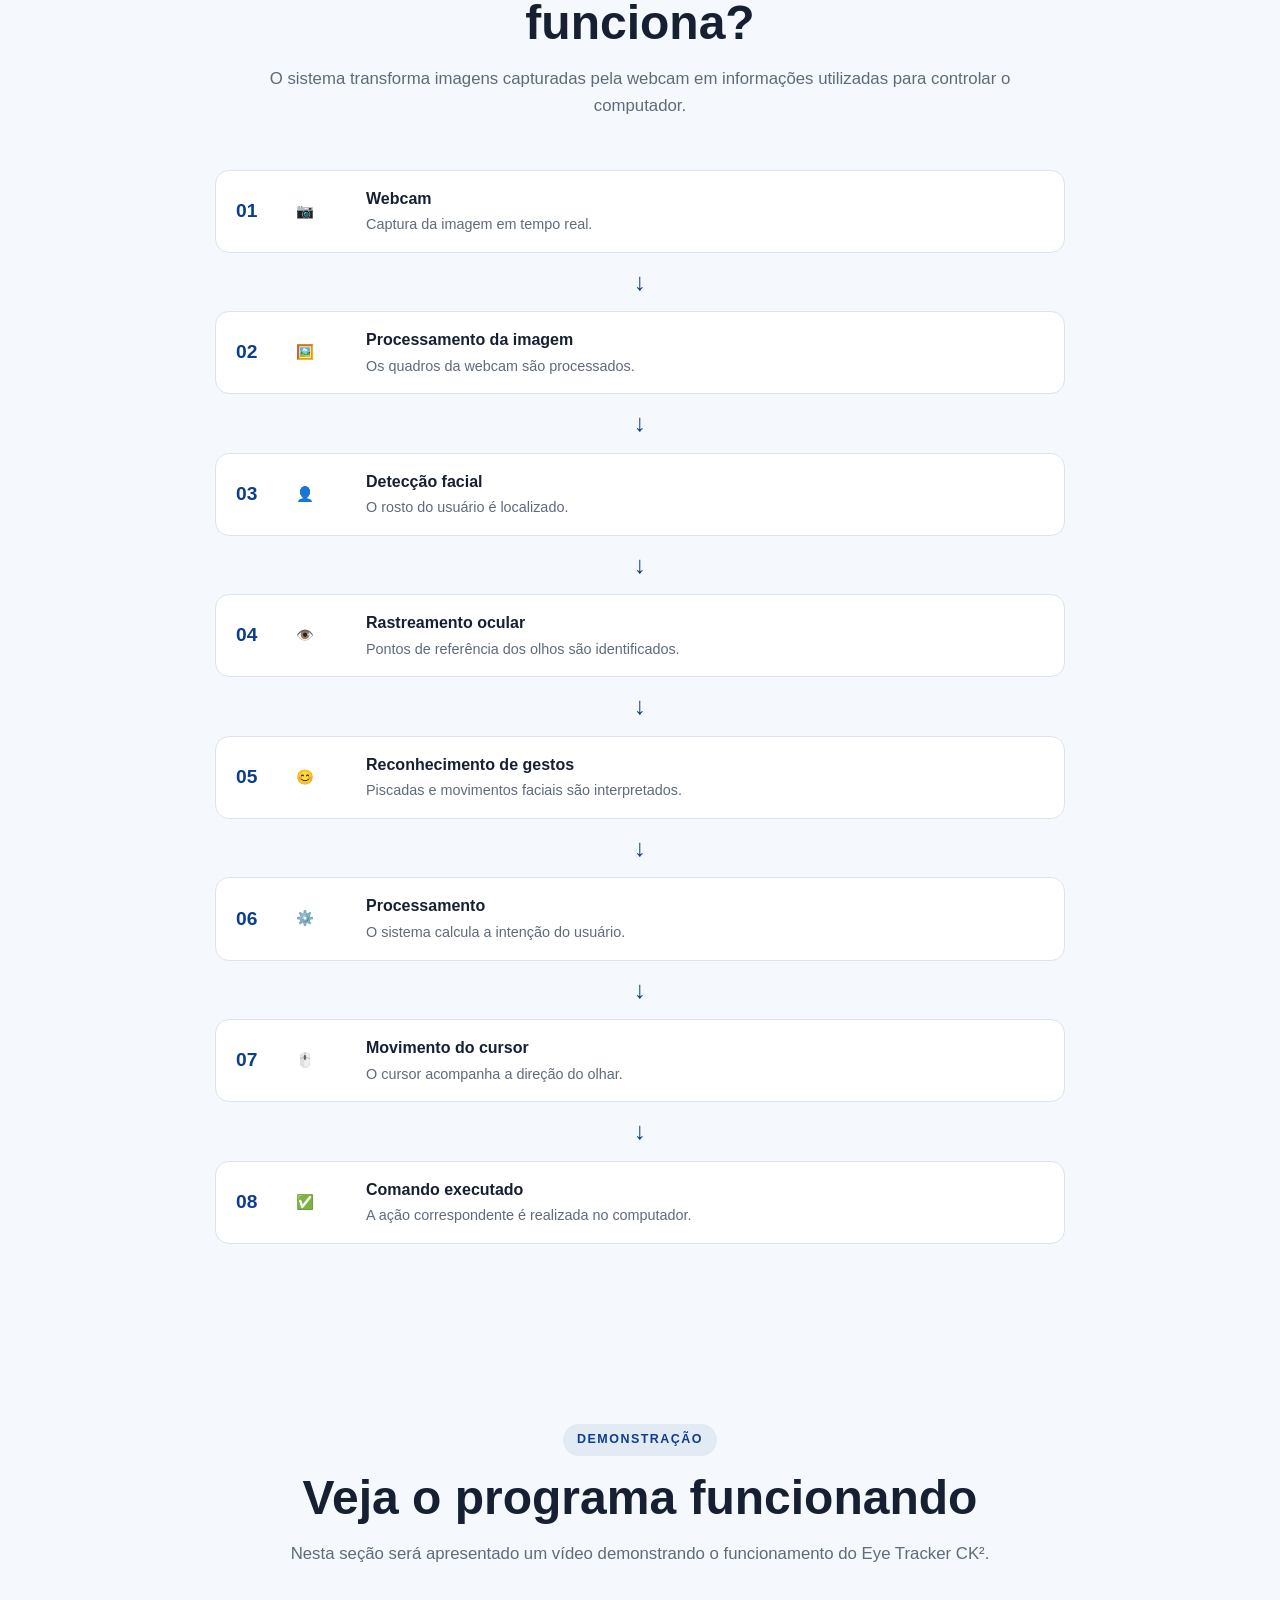
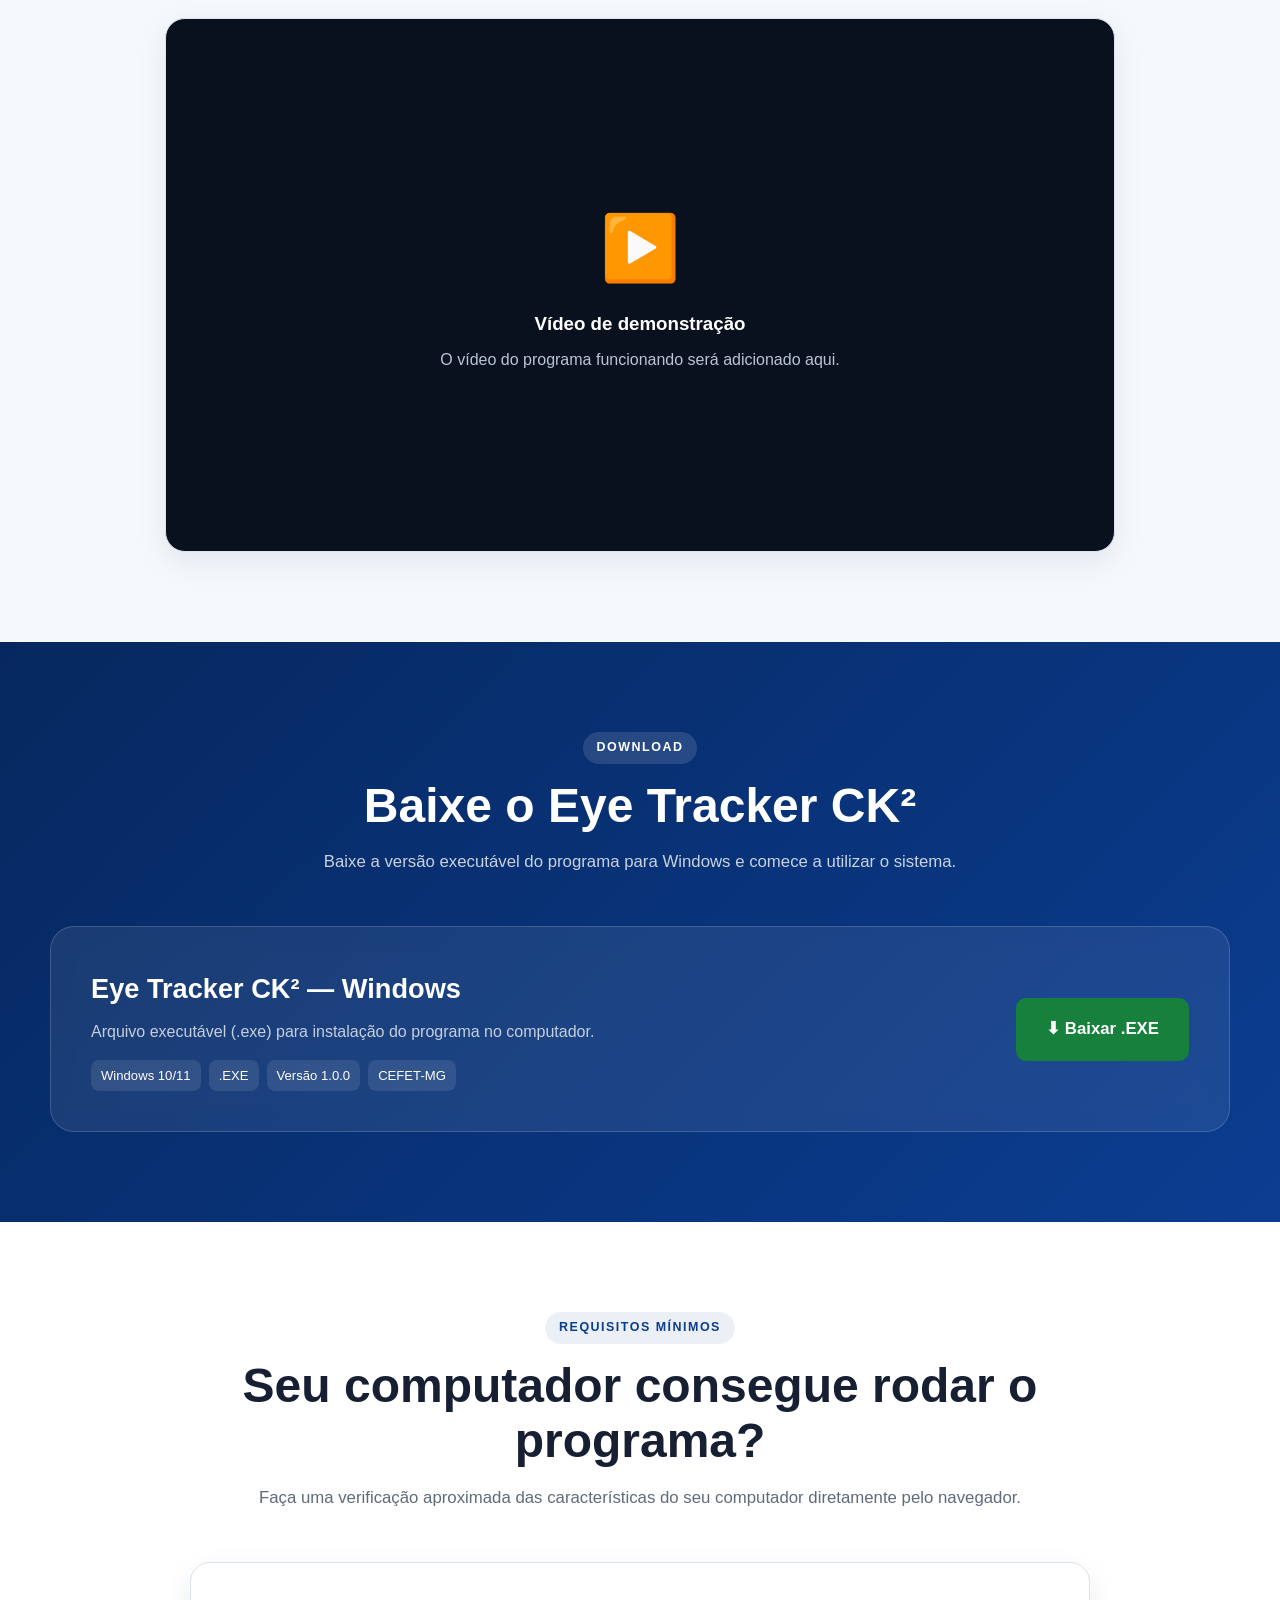
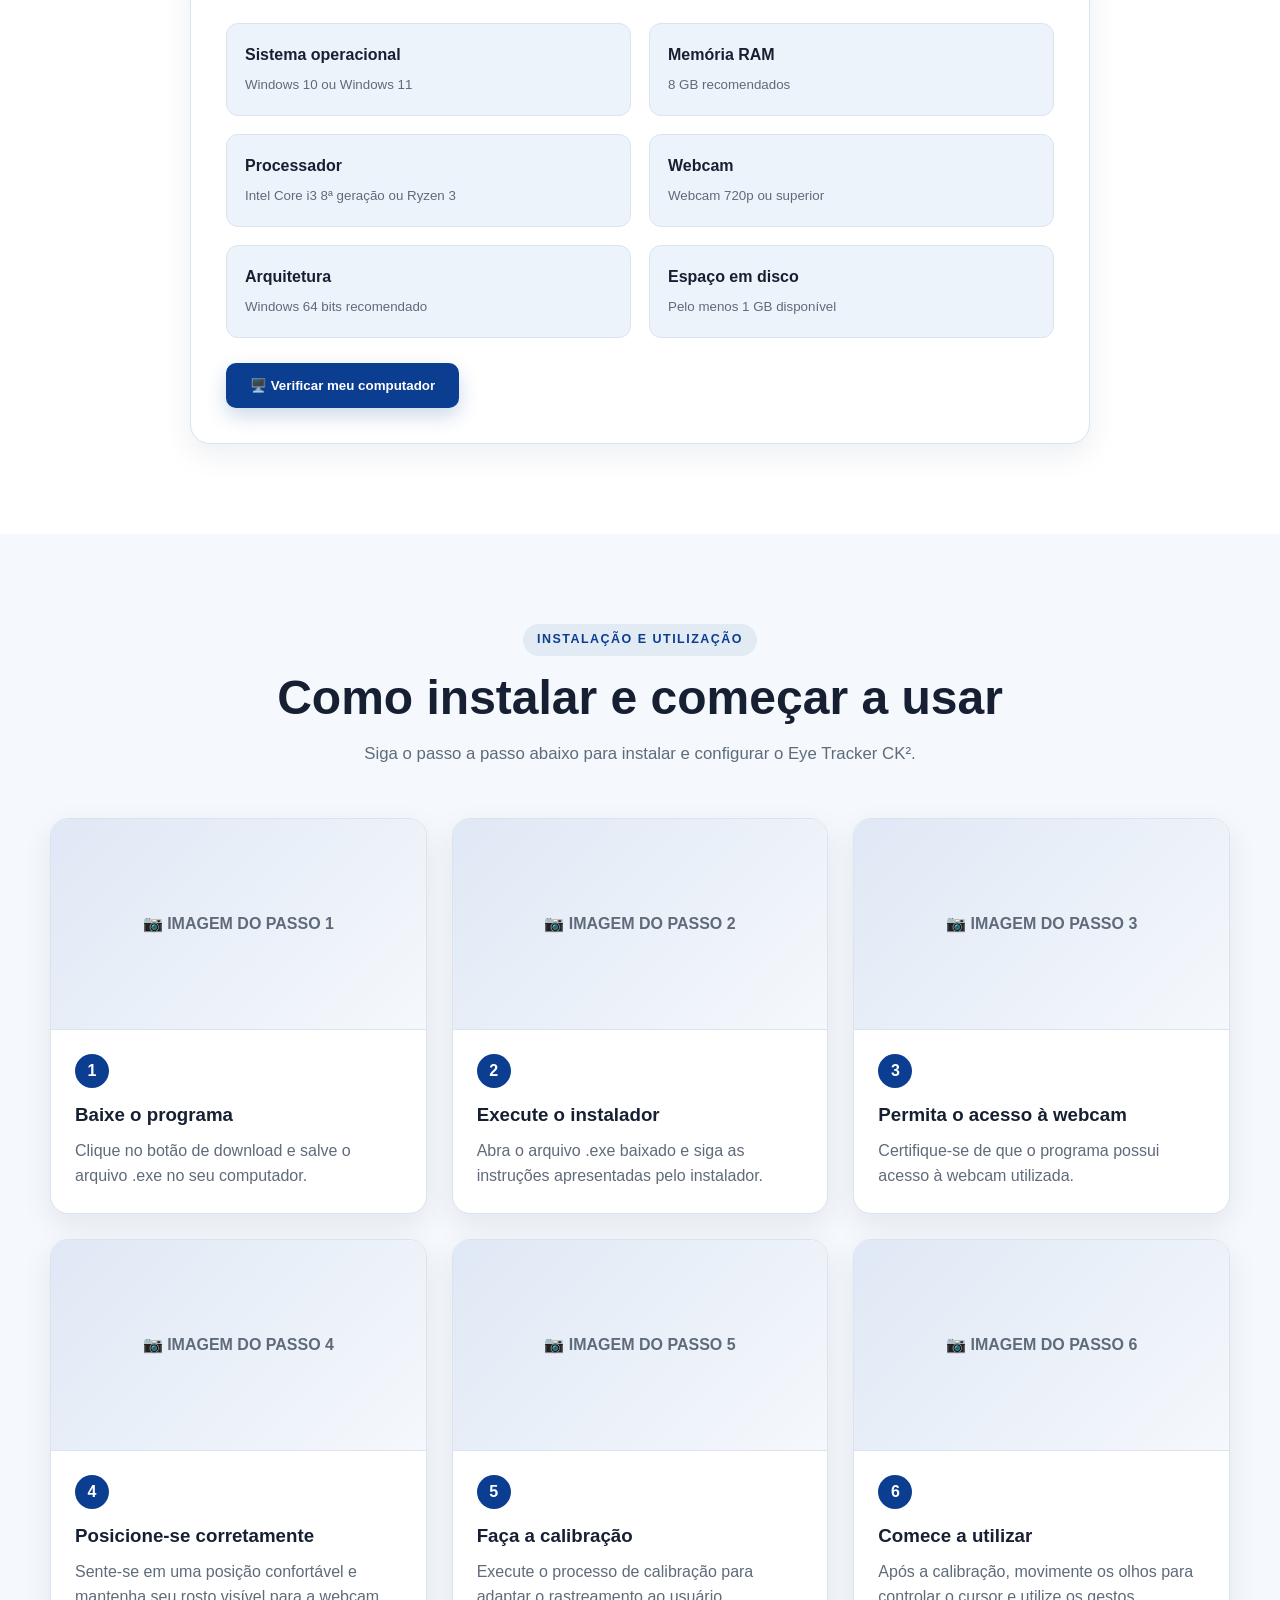
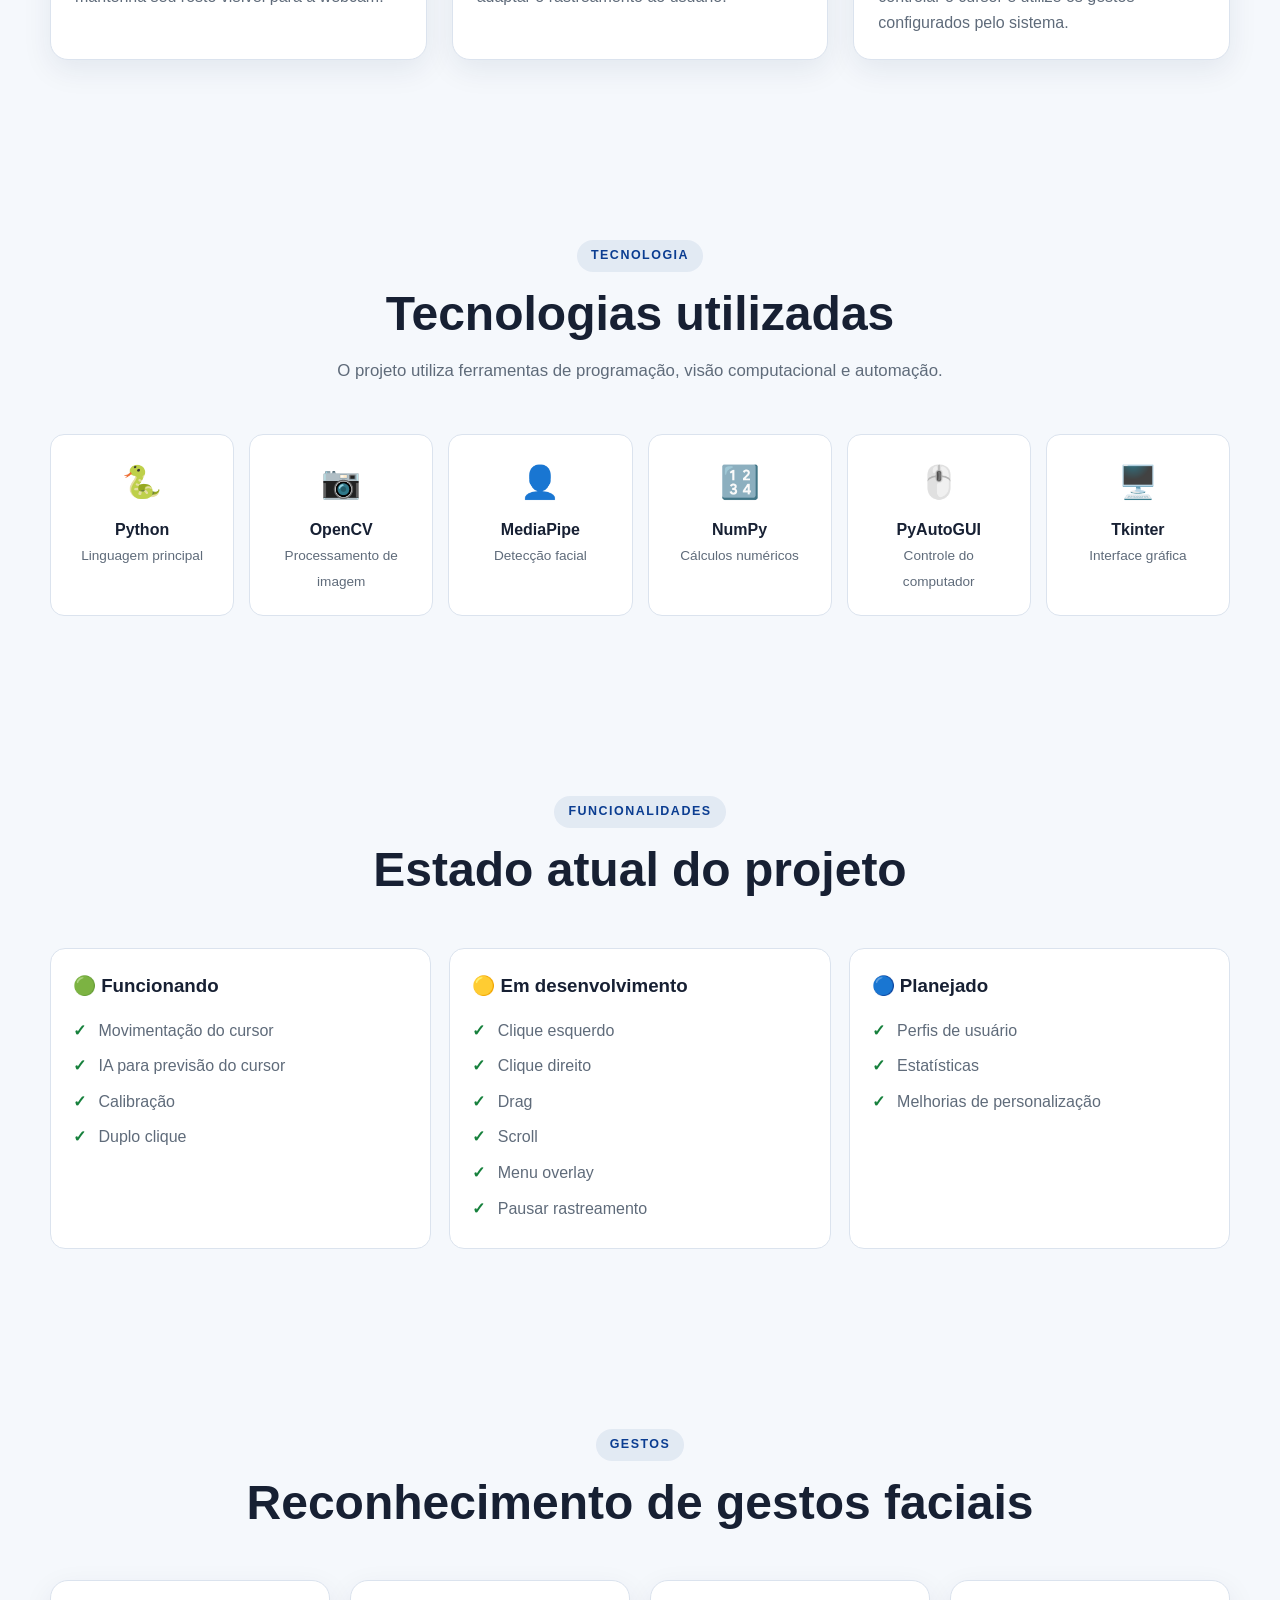
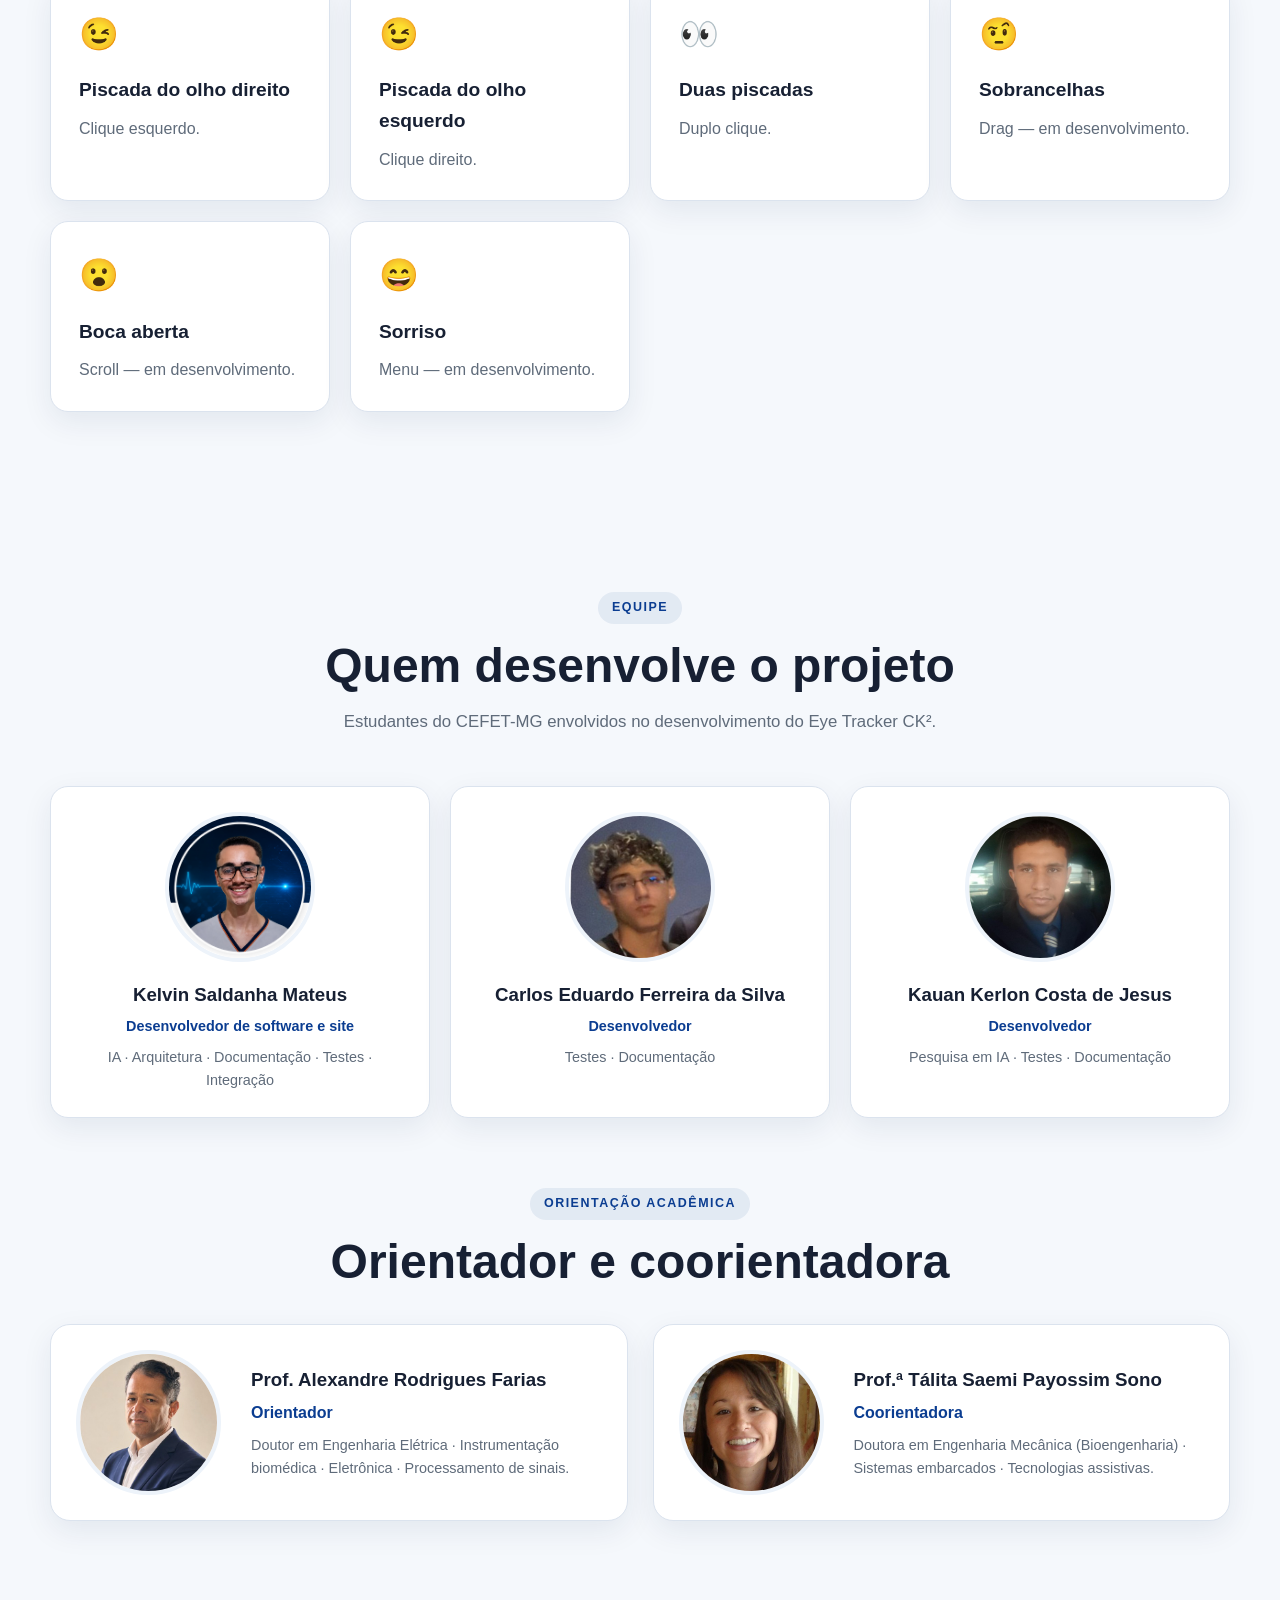
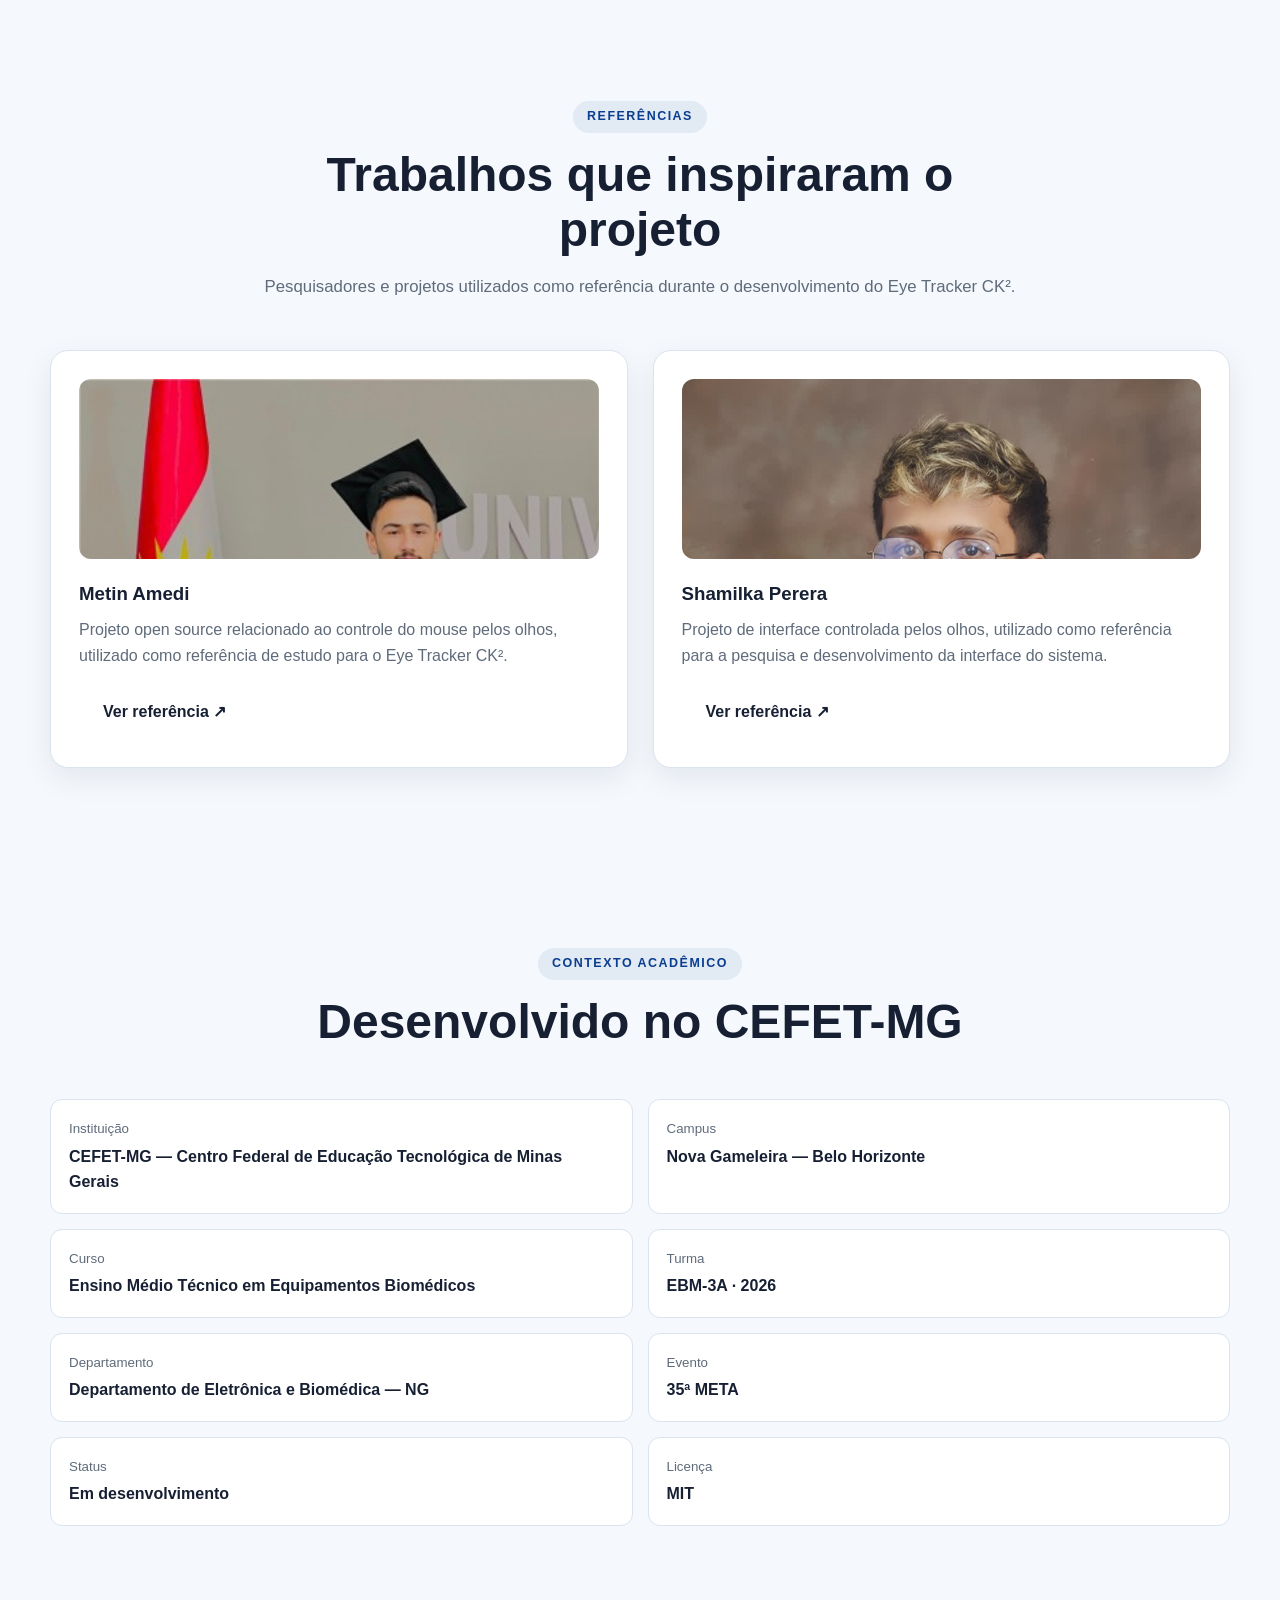
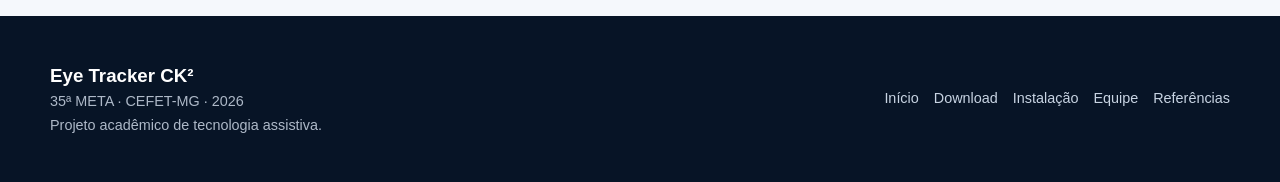
==== commit a943fb8f: "Fix image source extension from .pnj to .png" ====
--- a/index.html
+++ b/index.html
@@ -3057,7 +3057,7 @@
                     -->
 
                     <img
-                        src="assets/images/team/talita.pnj"
+                        src="assets/images/team/talita.png"
                         alt="Foto da Professora Tálita Saemi Payossim Sono"
                         onerror="this.style.display='none'; this.parentElement.innerHTML='FOTO<br>TALITA';"
                     >
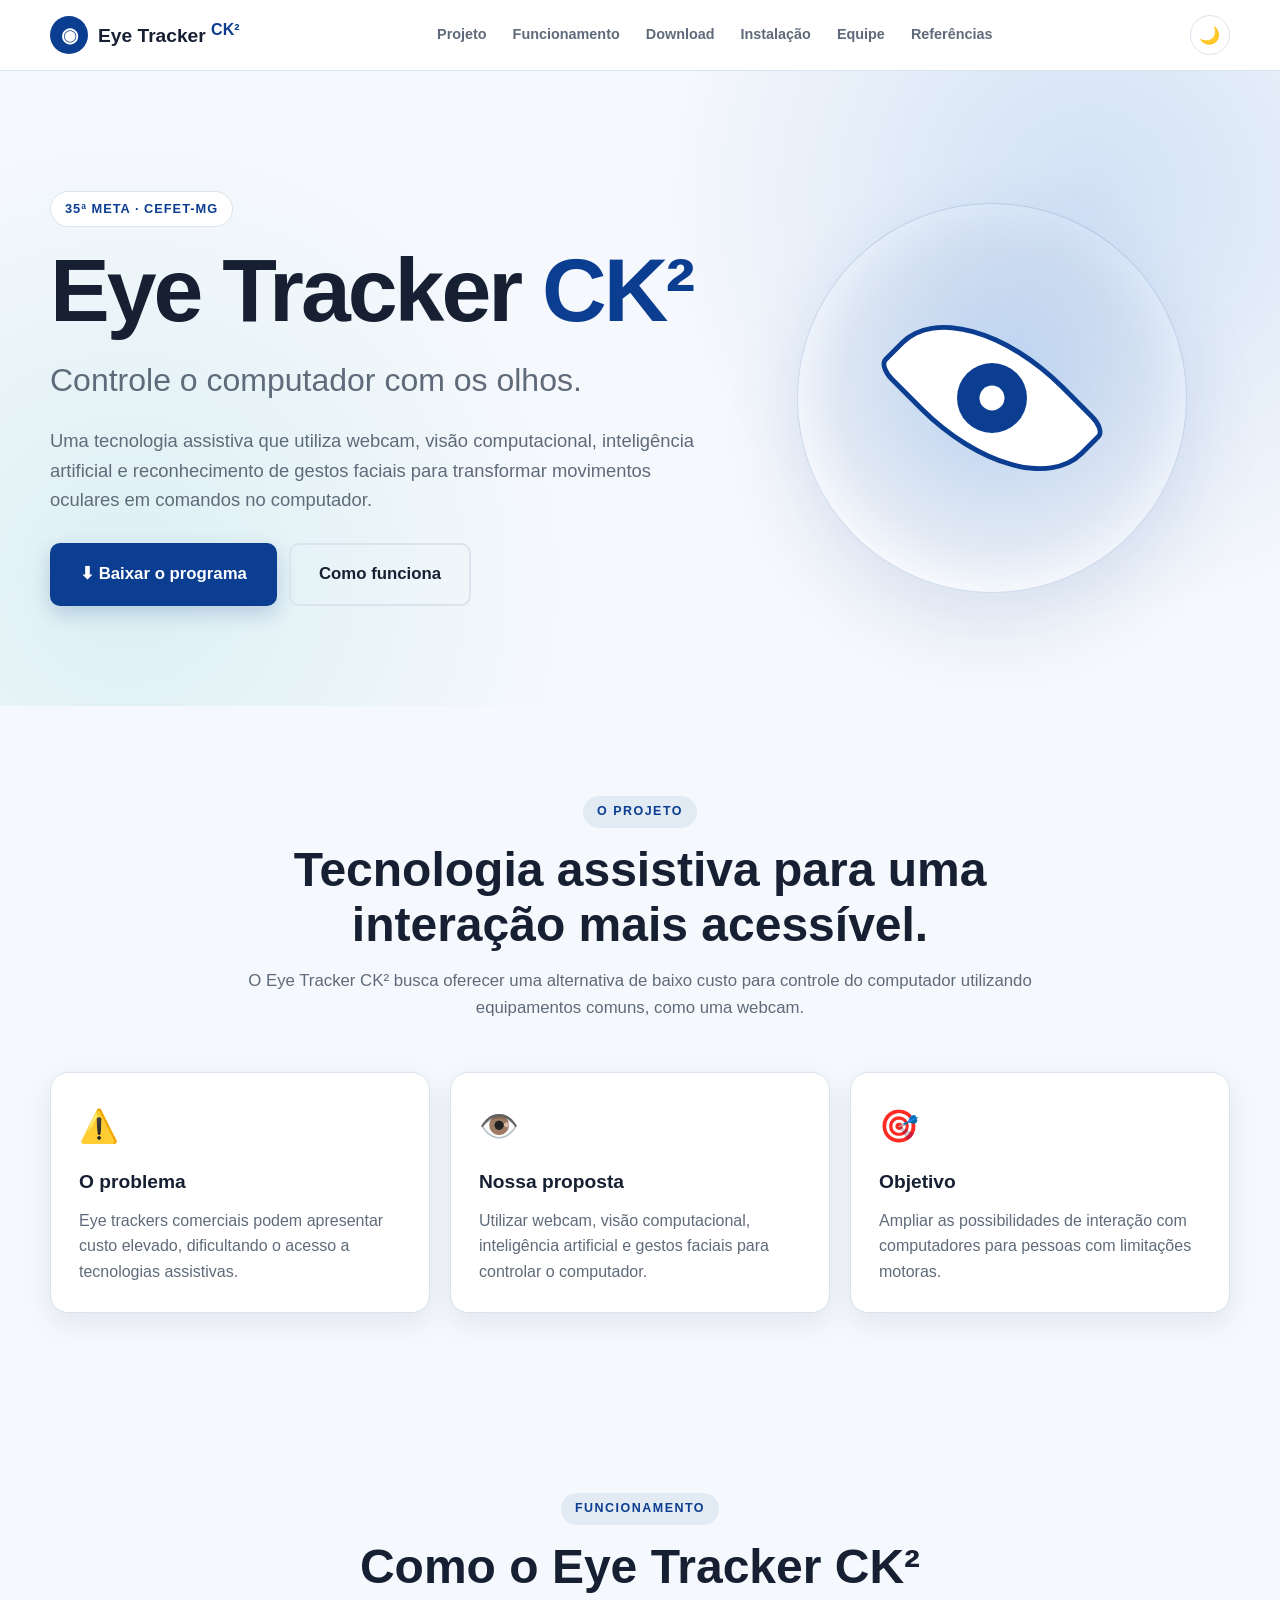
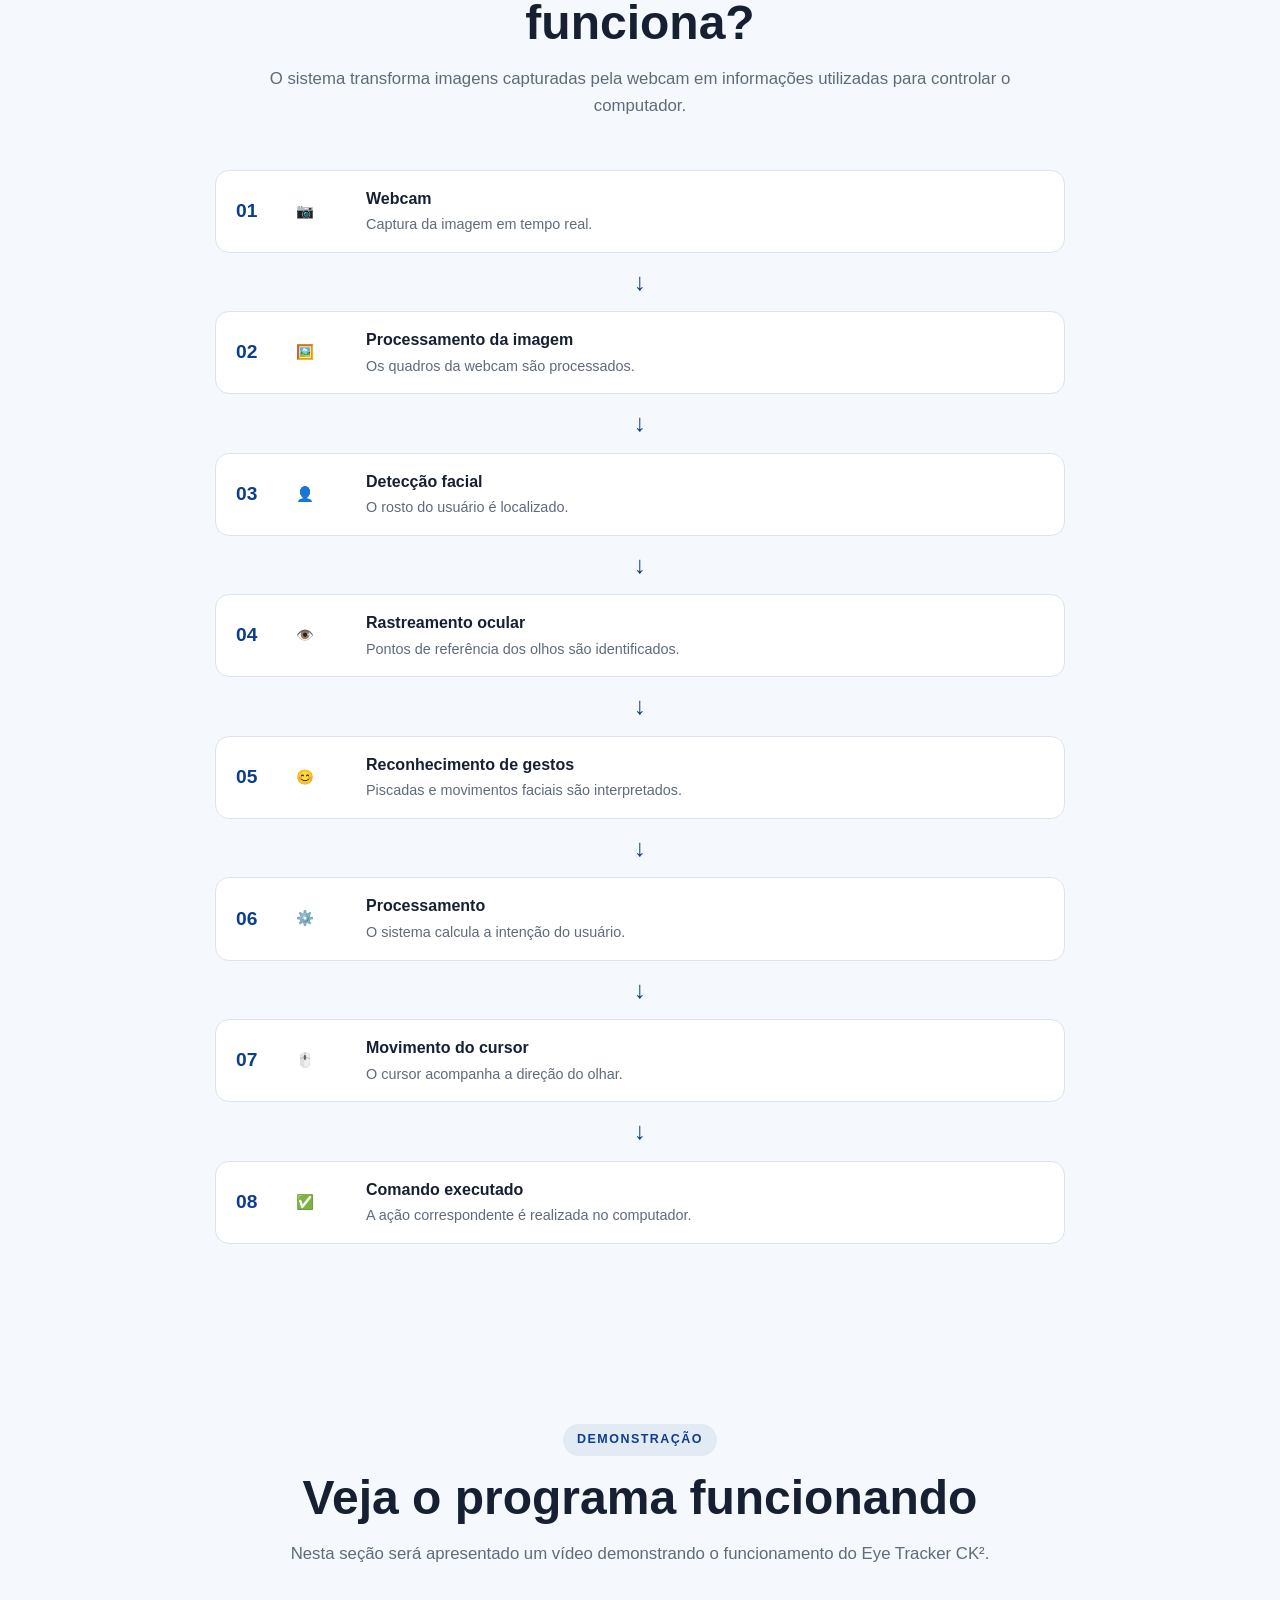
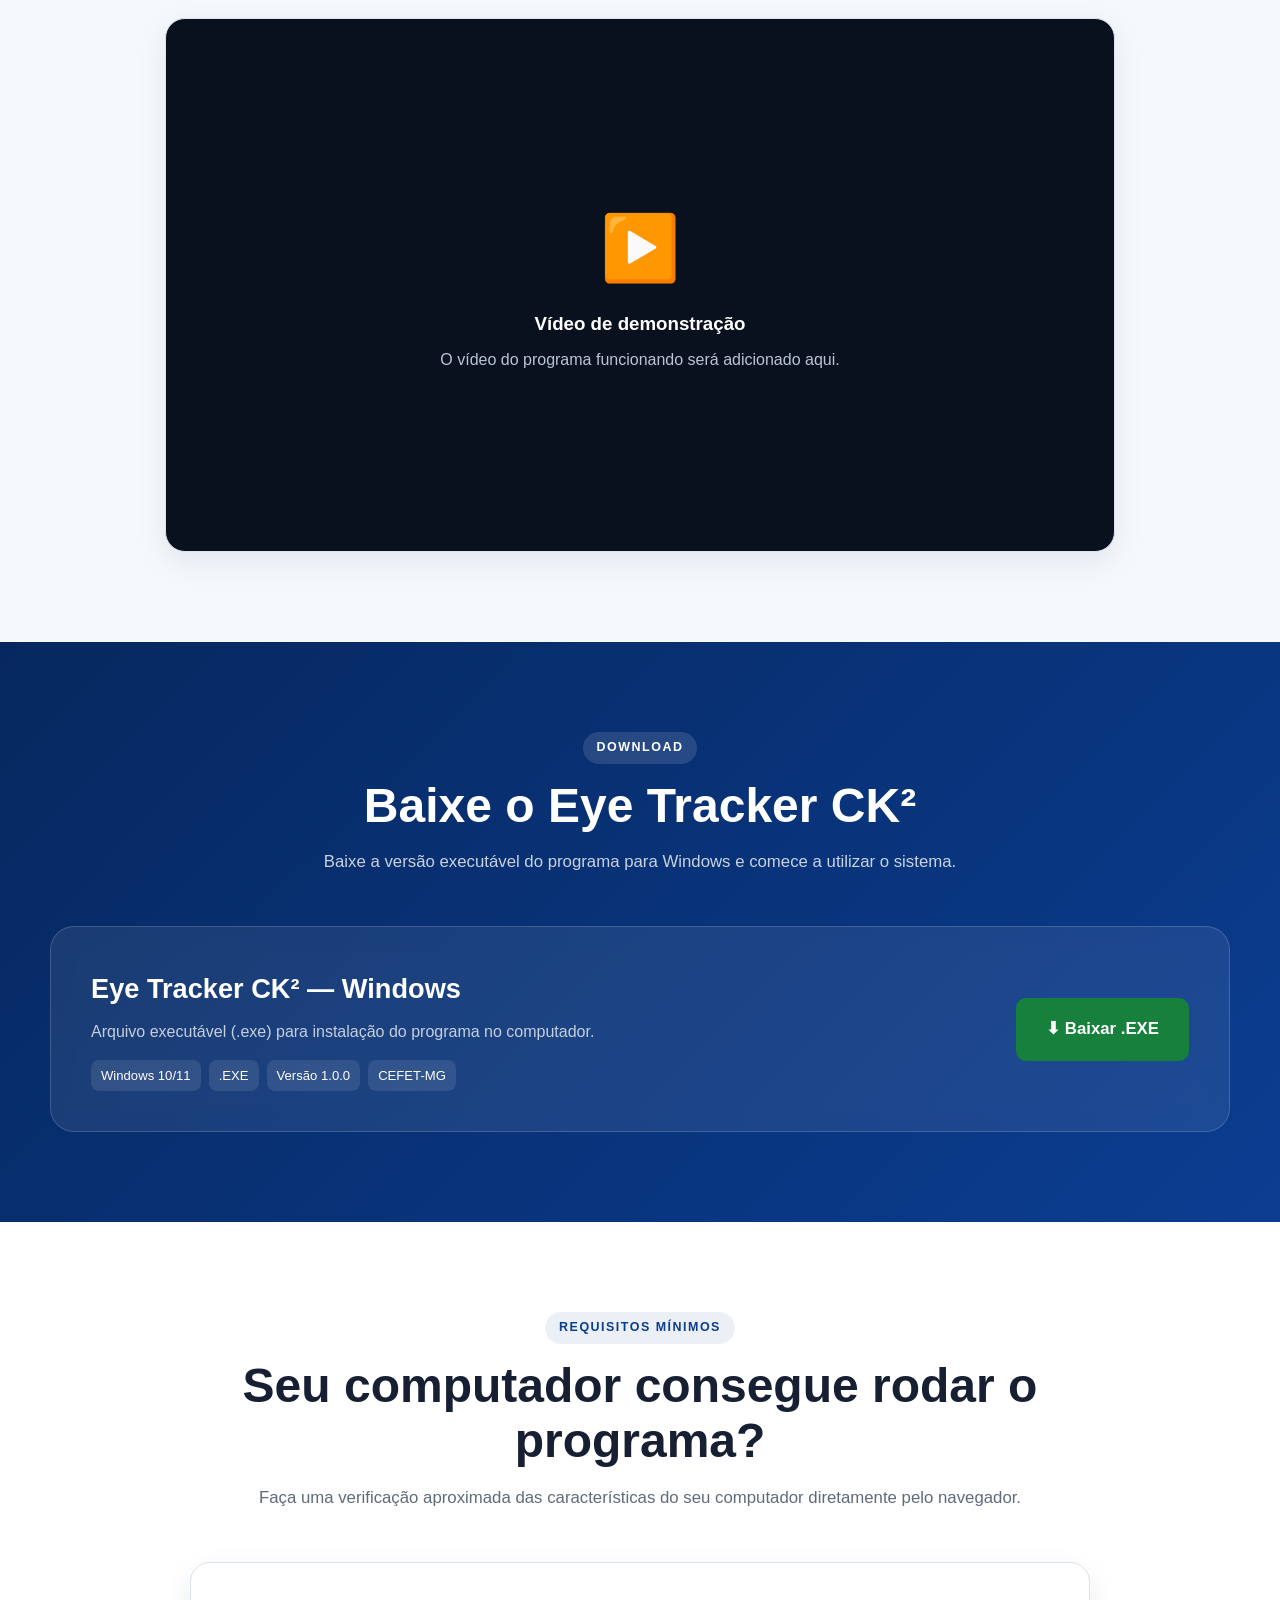
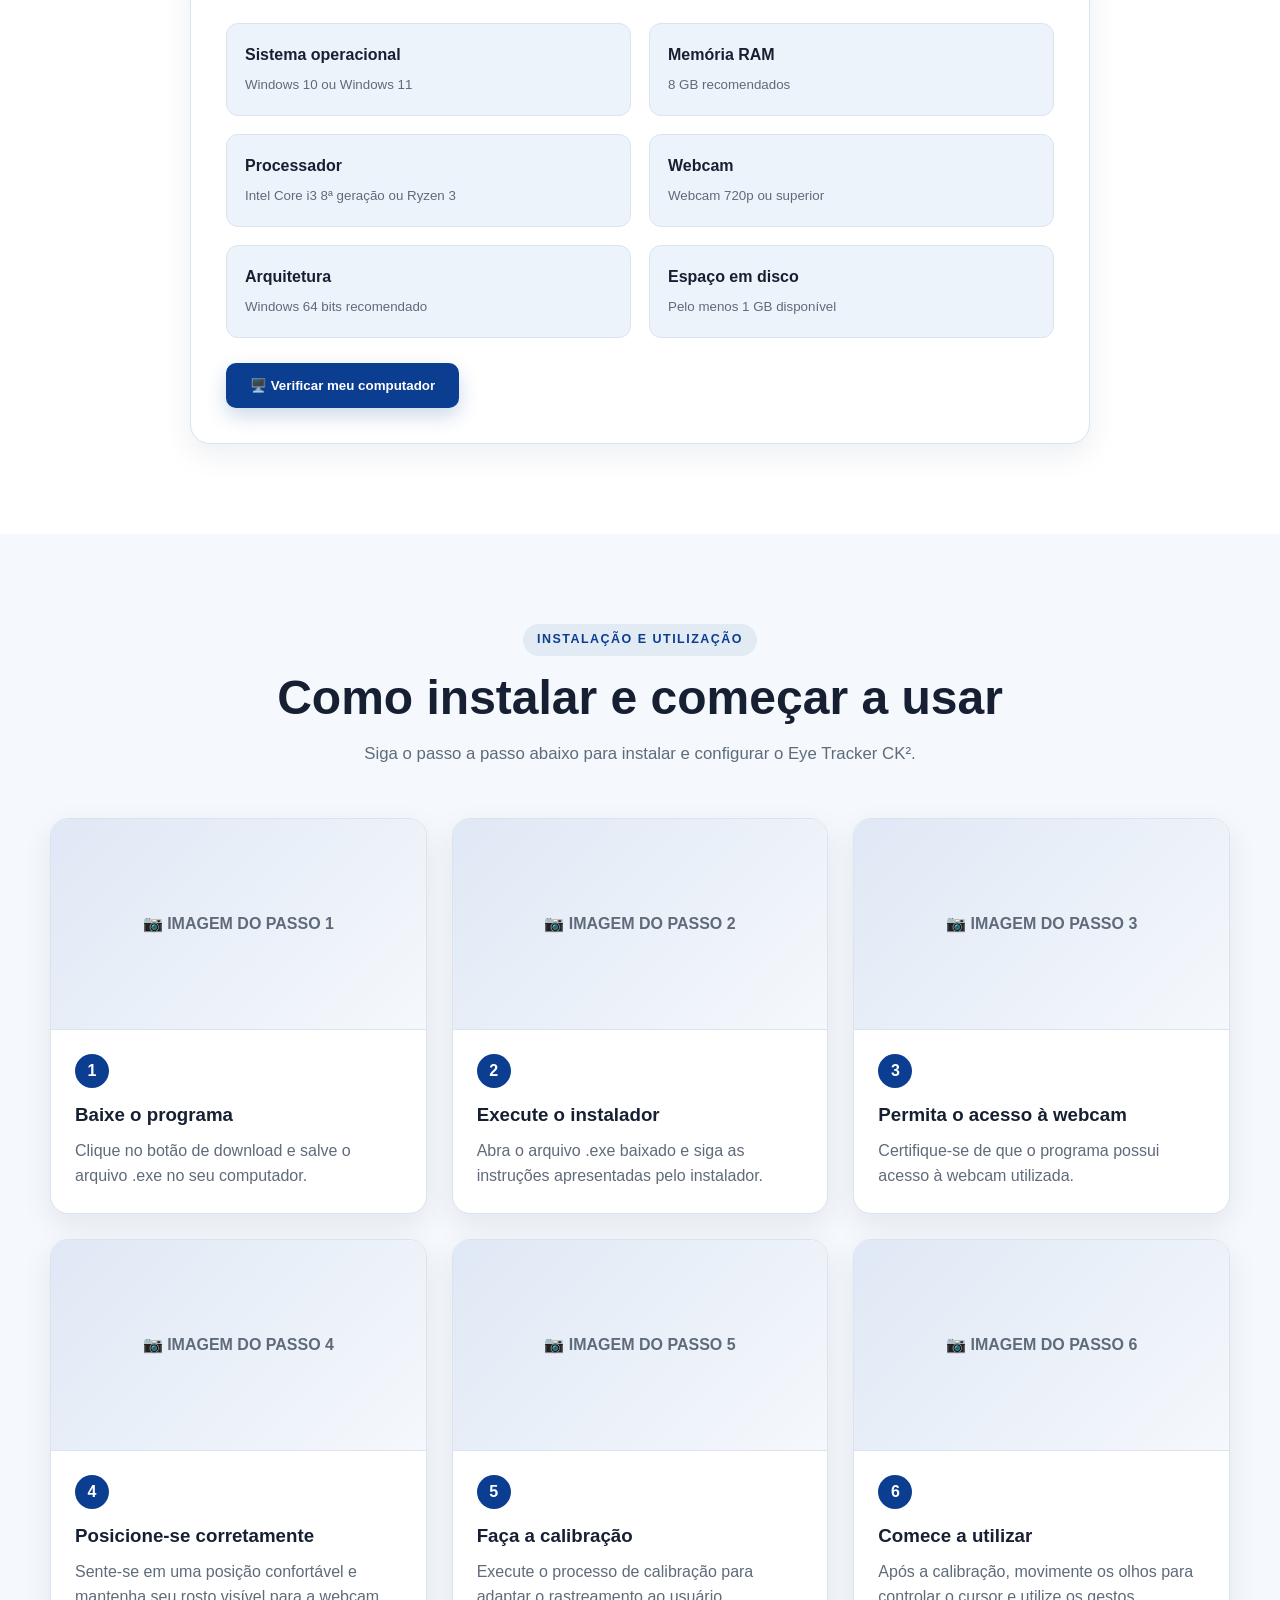
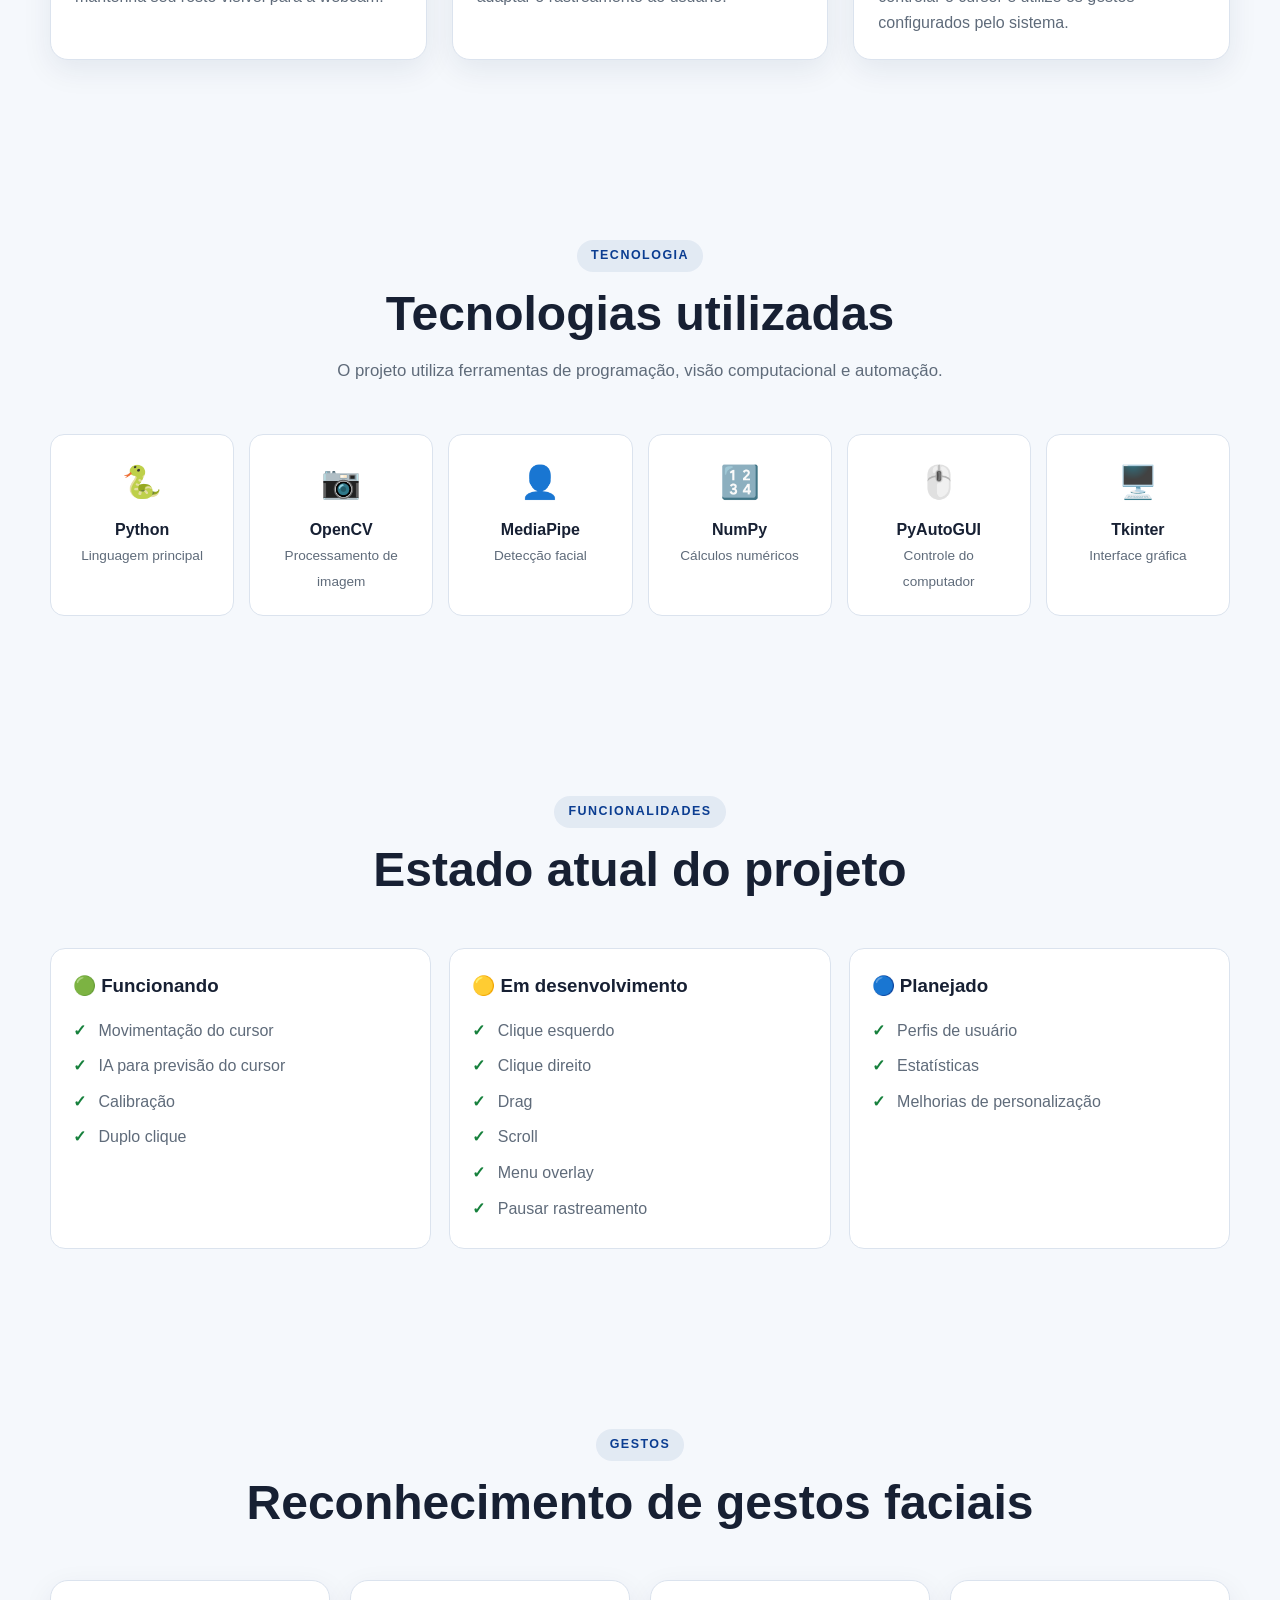
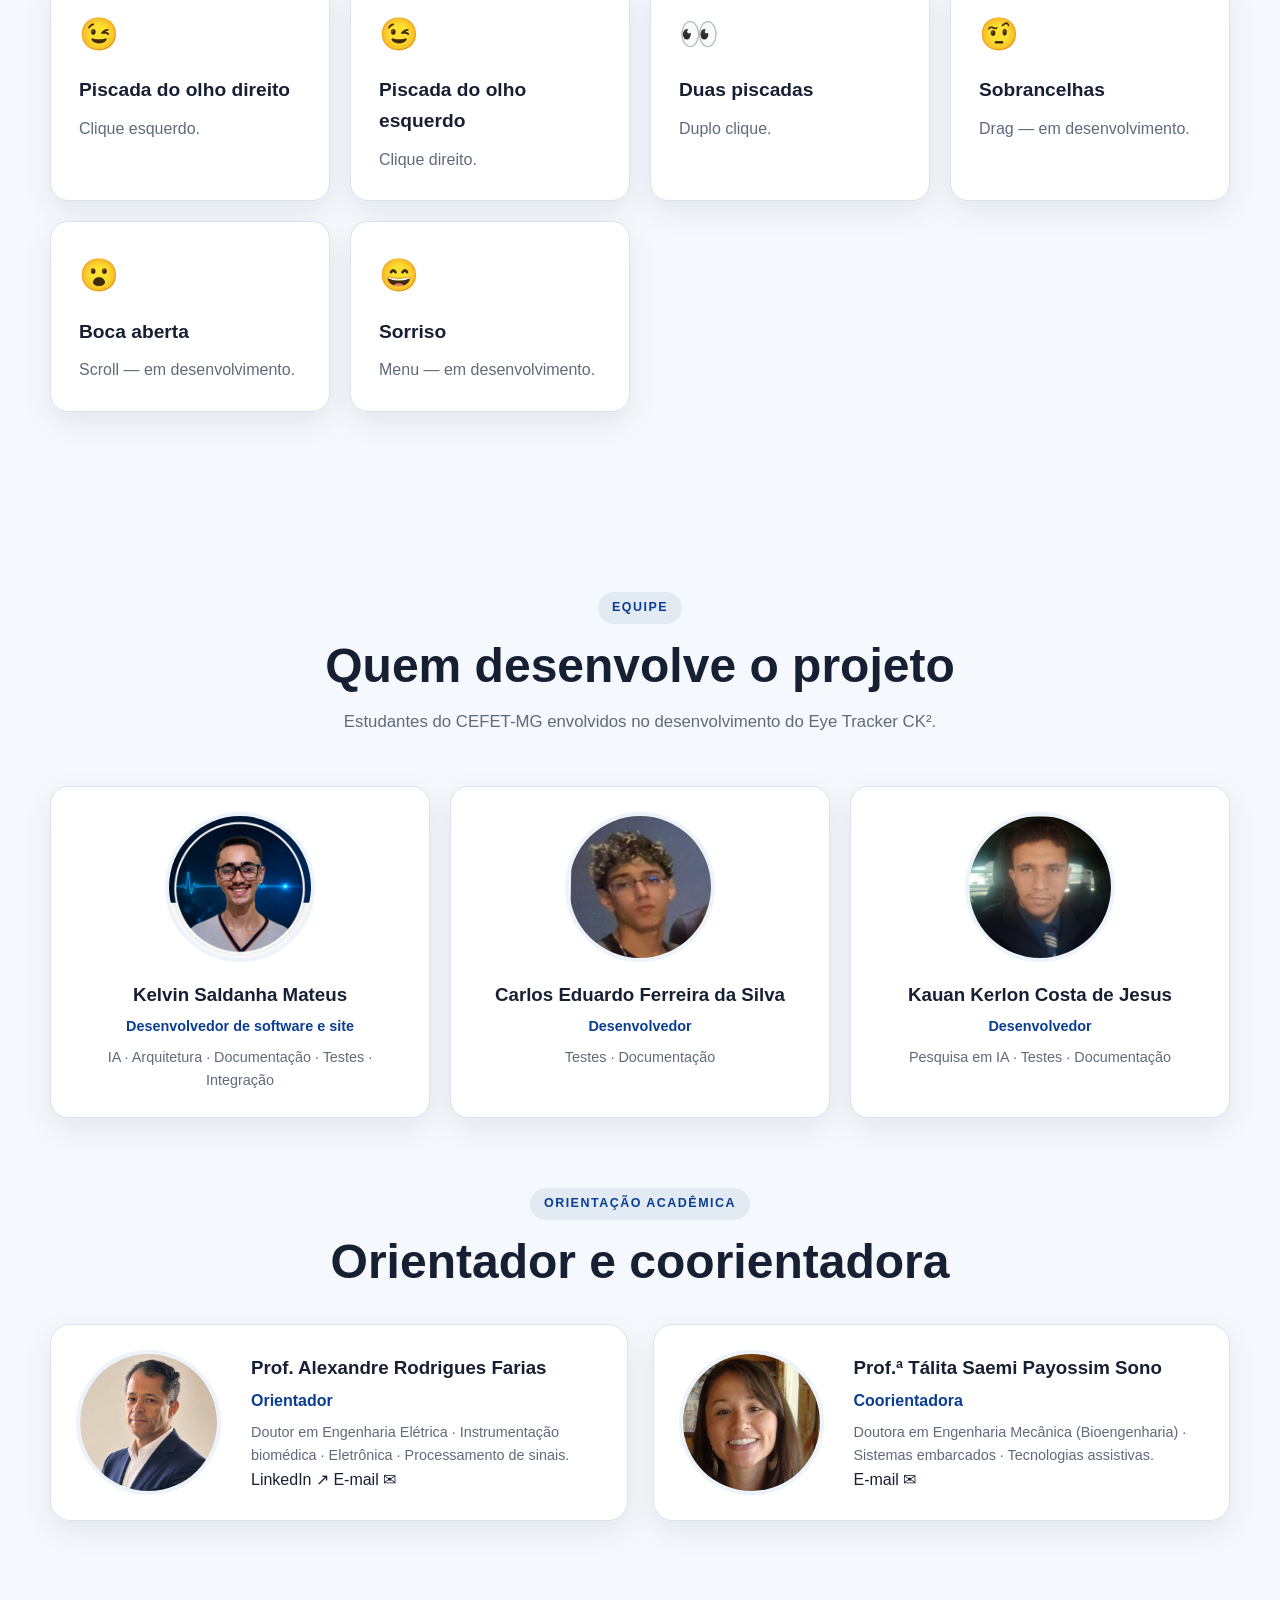
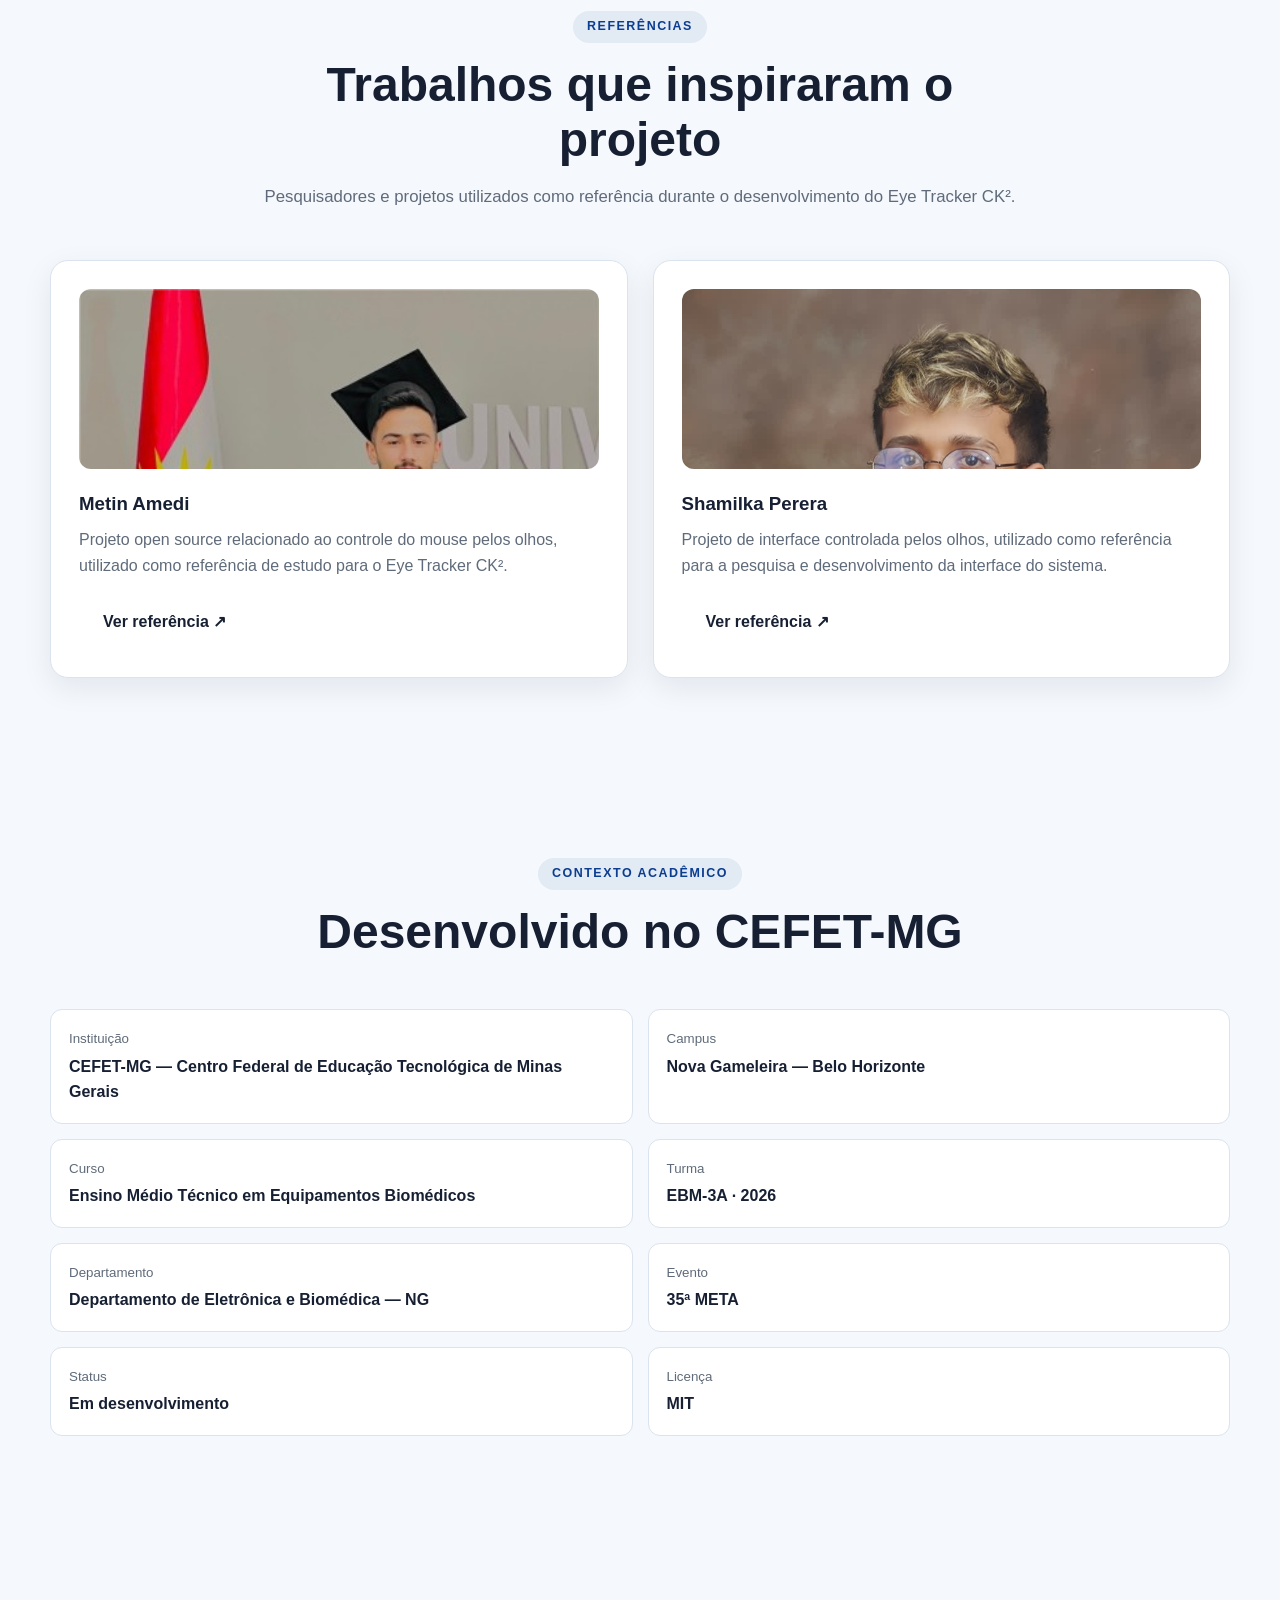
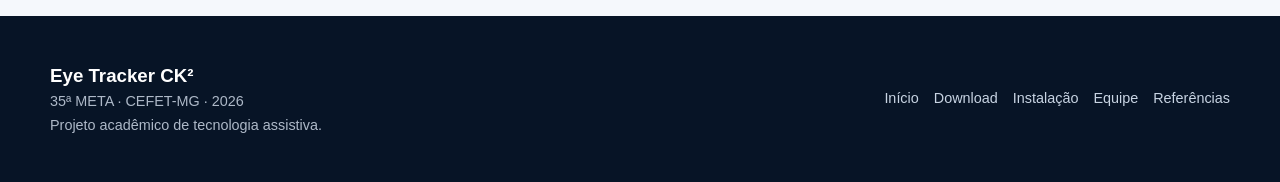
==== commit 5cc0715c: "Update index.html" ====
--- a/index.html
+++ b/index.html
@@ -3005,90 +3005,99 @@
 
             <!-- ALEXANDRE -->
 
-            <article class="advisor">
-
-                <div class="person-photo">
-
-                    <!--
-                        COLOQUE A FOTO DO ALEXANDRE EM:
-
-                        assets/images/team/alexandre.jpg
-                    -->
-
-                    <img
-                        src="assets/images/team/alexandre.jpg"
-                        alt="Foto do Professor Alexandre Rodrigues Farias"
-                        onerror="this.style.display='none'; this.parentElement.innerHTML='FOTO<br>ALEXANDRE';"
-                    >
-
-                </div>
-
-                <div>
-
-                    <h3>
-                        Prof. Alexandre Rodrigues Farias
-                    </h3>
-
-                    <div class="advisor-role">
-                        Orientador
-                    </div>
-
-                    <p>
-                        Doutor em Engenharia Elétrica ·
-                        Instrumentação biomédica ·
-                        Eletrônica · Processamento de sinais.
-                    </p>
-
-                </div>
-
-            </article>
-
-
-            <!-- TALITA -->
-
-            <article class="advisor">
-
-                <div class="person-photo">
-
-                    <!--
-                        COLOQUE A FOTO DA TALITA EM:
-
-                        assets/images/team/talita.jpg
-                    -->
-
-                    <img
-                        src="assets/images/team/talita.png"
-                        alt="Foto da Professora Tálita Saemi Payossim Sono"
-                        onerror="this.style.display='none'; this.parentElement.innerHTML='FOTO<br>TALITA';"
-                    >
-
-                </div>
-
-                <div>
-
-                    <h3>
-                        Prof.ª Tálita Saemi Payossim Sono
-                    </h3>
-
-                    <div class="advisor-role">
-                        Coorientadora
-                    </div>
-
-                    <p>
-                        Doutora em Engenharia Mecânica
-                        (Bioengenharia) · Sistemas embarcados ·
-                        Tecnologias assistivas.
-                    </p>
-
-                </div>
-
-            </article>
-
+<article class="advisor">
+
+    <div class="person-photo">
+
+        <img
+            src="assets/images/team/alexandre.jpg"
+            alt="Foto do Professor Alexandre Rodrigues Farias"
+            onerror="this.style.display='none'; this.parentElement.innerHTML='FOTO<br>ALEXANDRE';"
+        >
+
+    </div>
+
+    <div>
+
+        <h3>
+            Prof. Alexandre Rodrigues Farias
+        </h3>
+
+        <div class="advisor-role">
+            Orientador
         </div>
 
+        <p>
+            Doutor em Engenharia Elétrica ·
+            Instrumentação biomédica ·
+            Eletrônica · Processamento de sinais.
+        </p>
+
+        <div class="advisor-links">
+
+            <a
+                href="https://www.linkedin.com/in/alexandre-farias-861930b5/"
+                target="_blank"
+                rel="noopener noreferrer"
+            >
+                LinkedIn ↗
+            </a>
+
+            <a href="mailto:alexandrefarias@cefetmg.br">
+                E-mail ✉
+            </a>
+
+        </div>
+
     </div>
 
-</section>
+</article>
+
+
+<!-- TALITA -->
+
+<article class="advisor">
+
+    <div class="person-photo">
+
+        <img
+            src="assets/images/team/talita.png"
+            alt="Foto da Professora Tálita Saemi Payossim Sono"
+            onerror="this.style.display='none'; this.parentElement.innerHTML='FOTO<br>TALITA';"
+        >
+
+    </div>
+
+    <div>
+
+        <h3>
+            Prof.ª Tálita Saemi Payossim Sono
+        </h3>
+
+        <div class="advisor-role">
+            Coorientadora
+        </div>
+
+        <p>
+            Doutora em Engenharia Mecânica
+            (Bioengenharia) · Sistemas embarcados ·
+            Tecnologias assistivas.
+        </p>
+
+        <div class="advisor-links">
+
+            <a href="mailto:talitasono@cefetmg.br">
+                E-mail ✉
+            </a>
+
+        </div>
+    
+        </div>
+    
+     </article>
+               
+    </div>
+</div>
 
 
 <!-- =============================================================
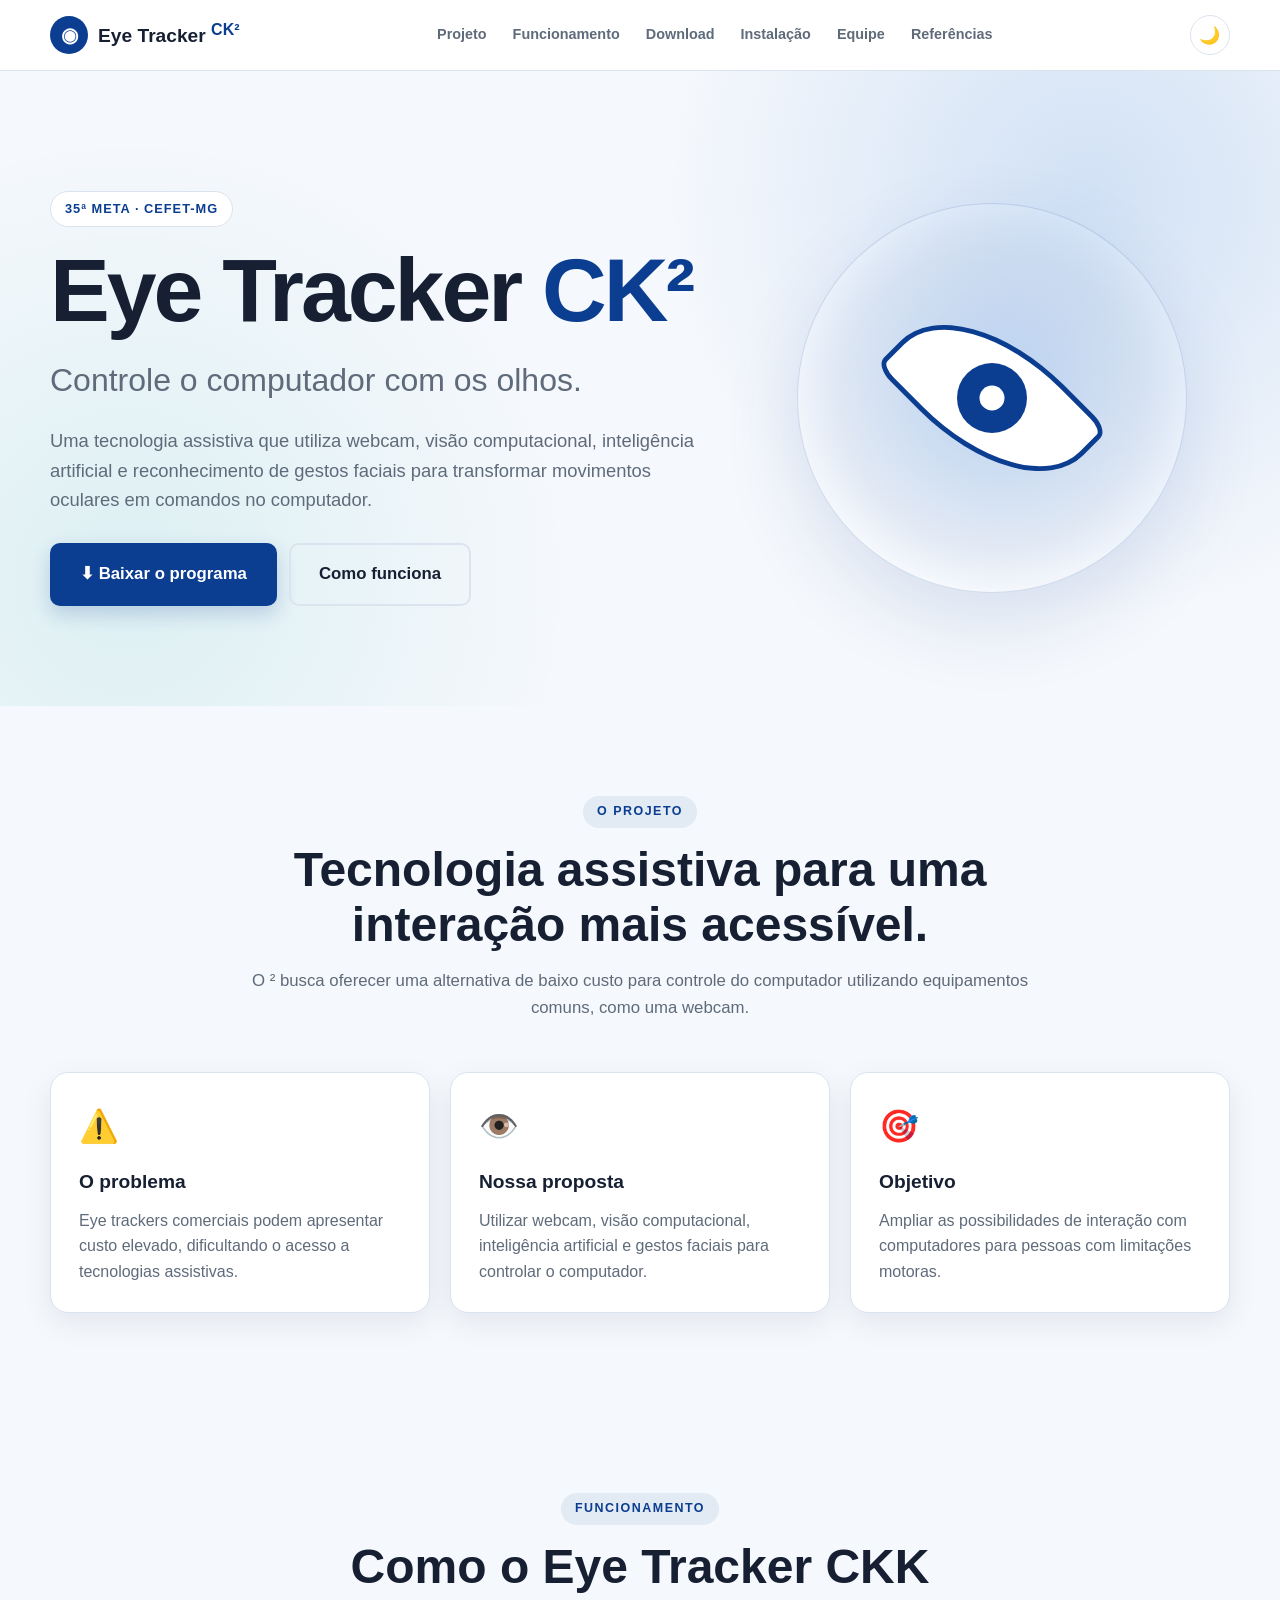
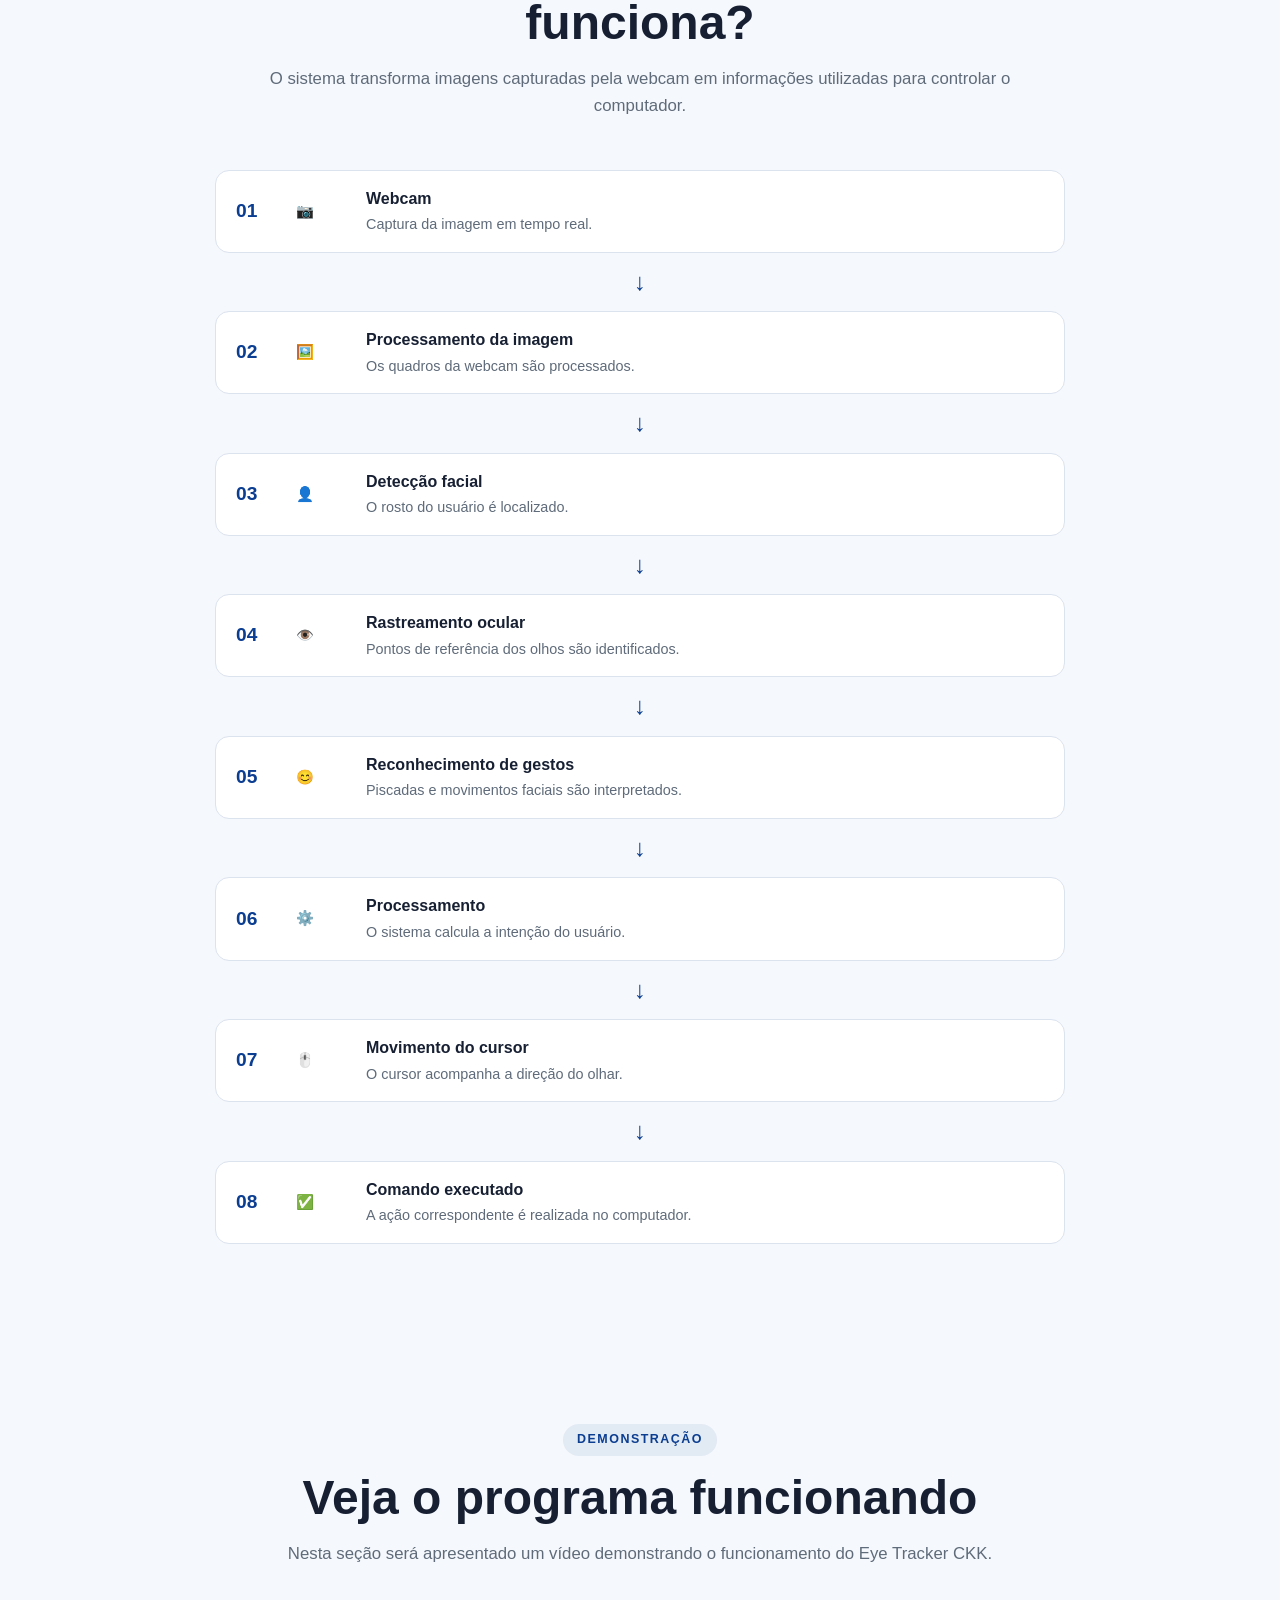
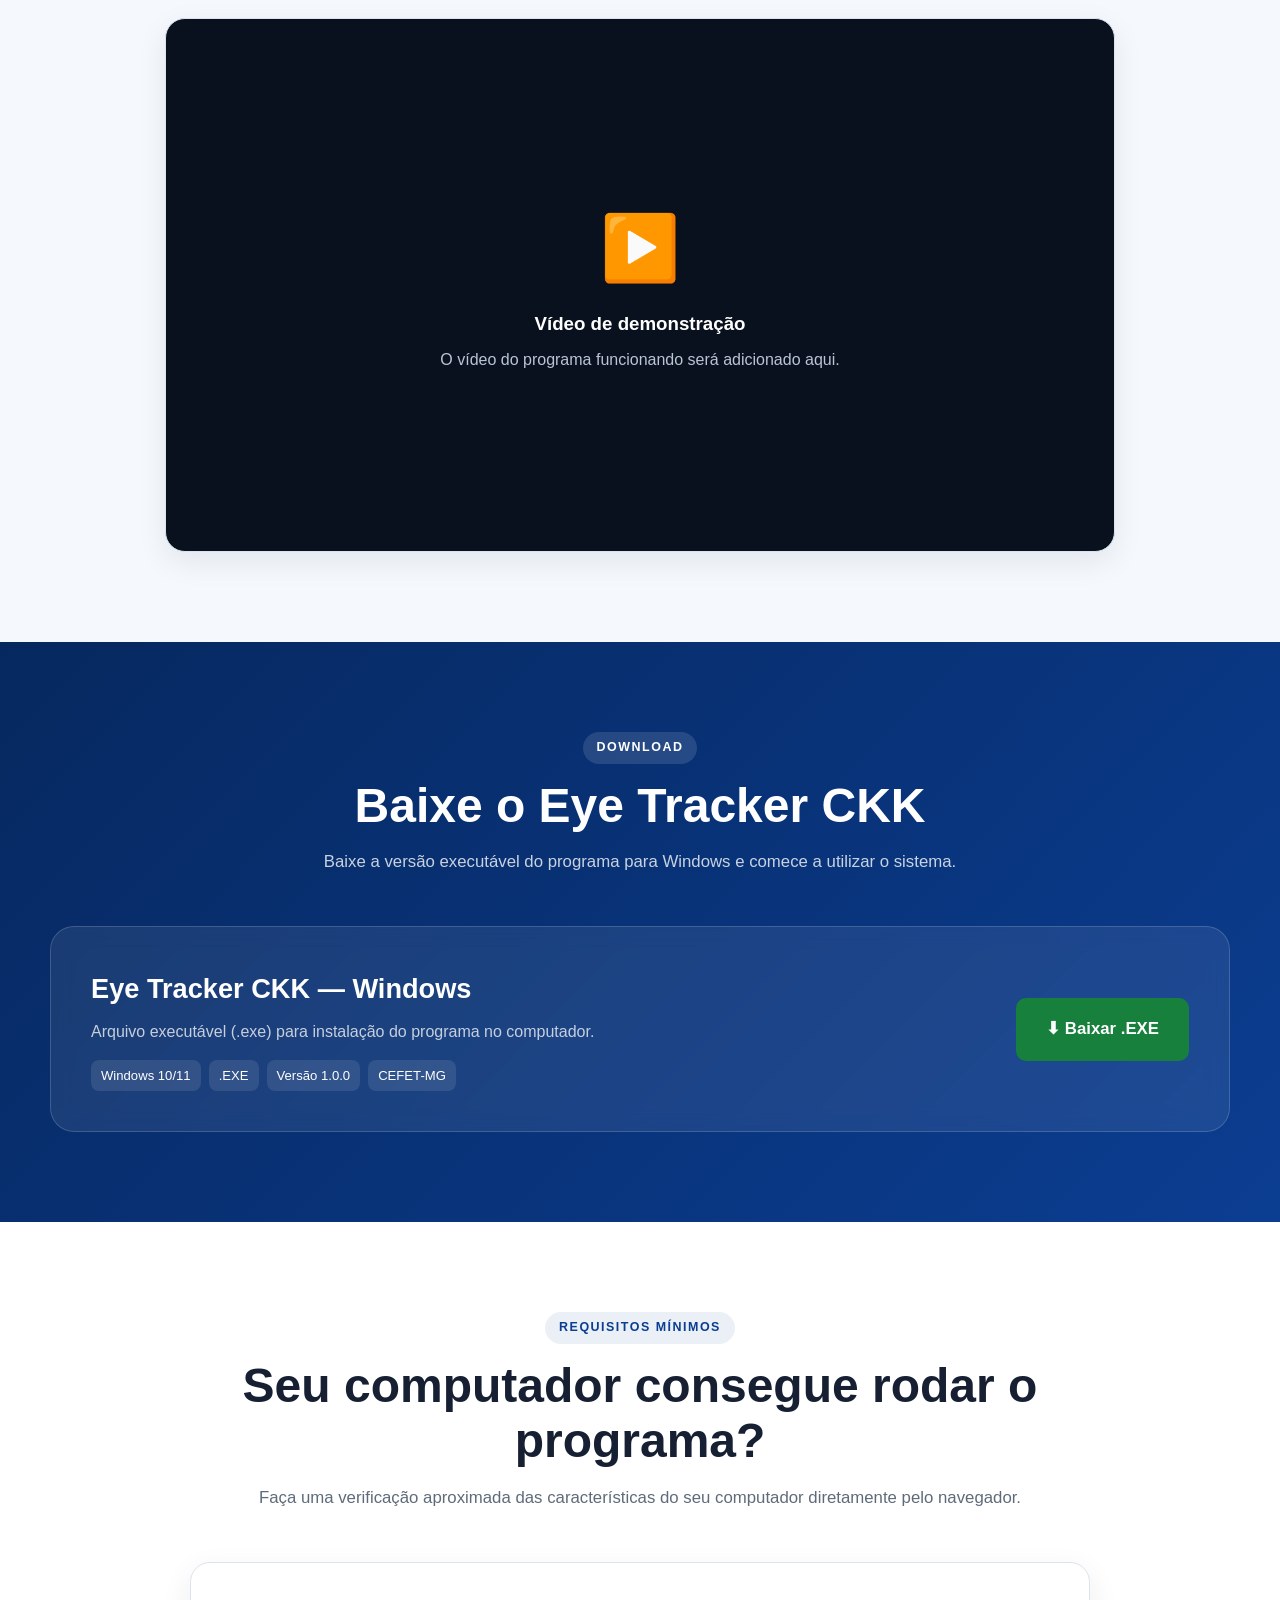
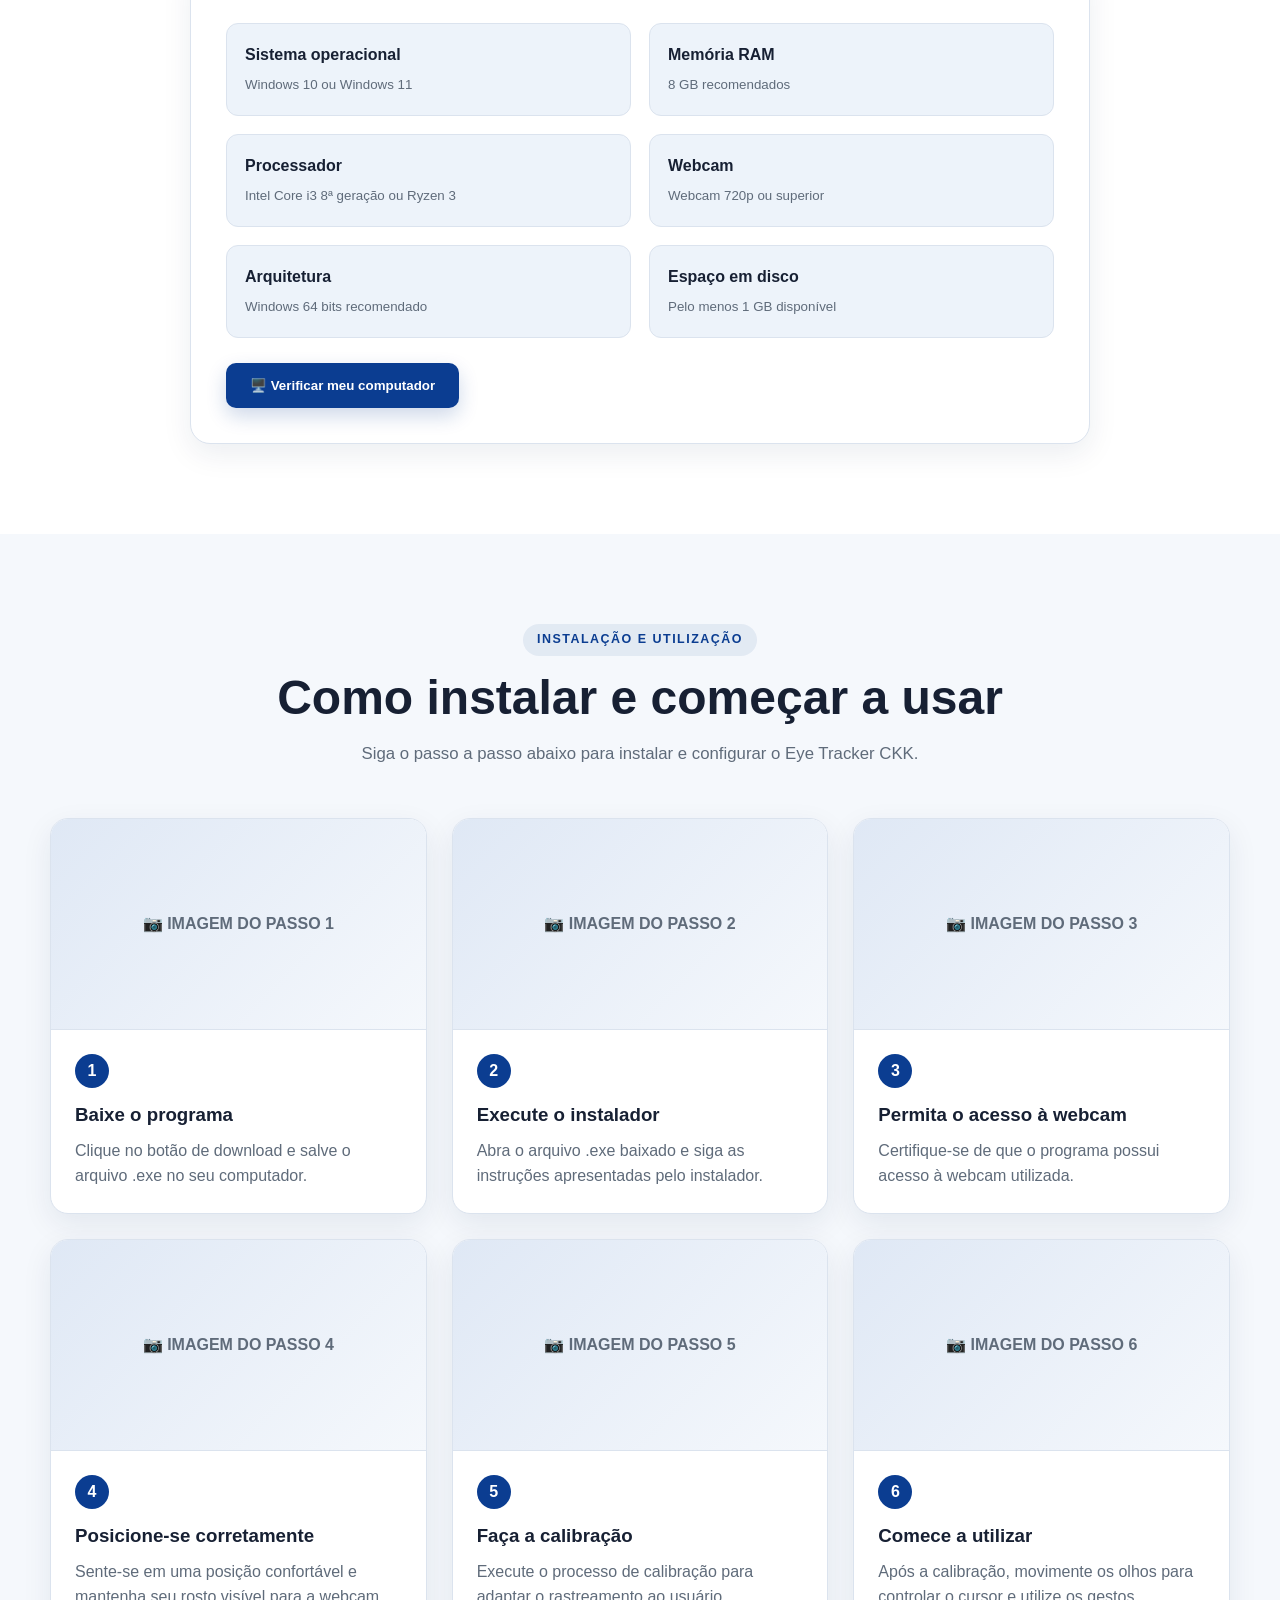
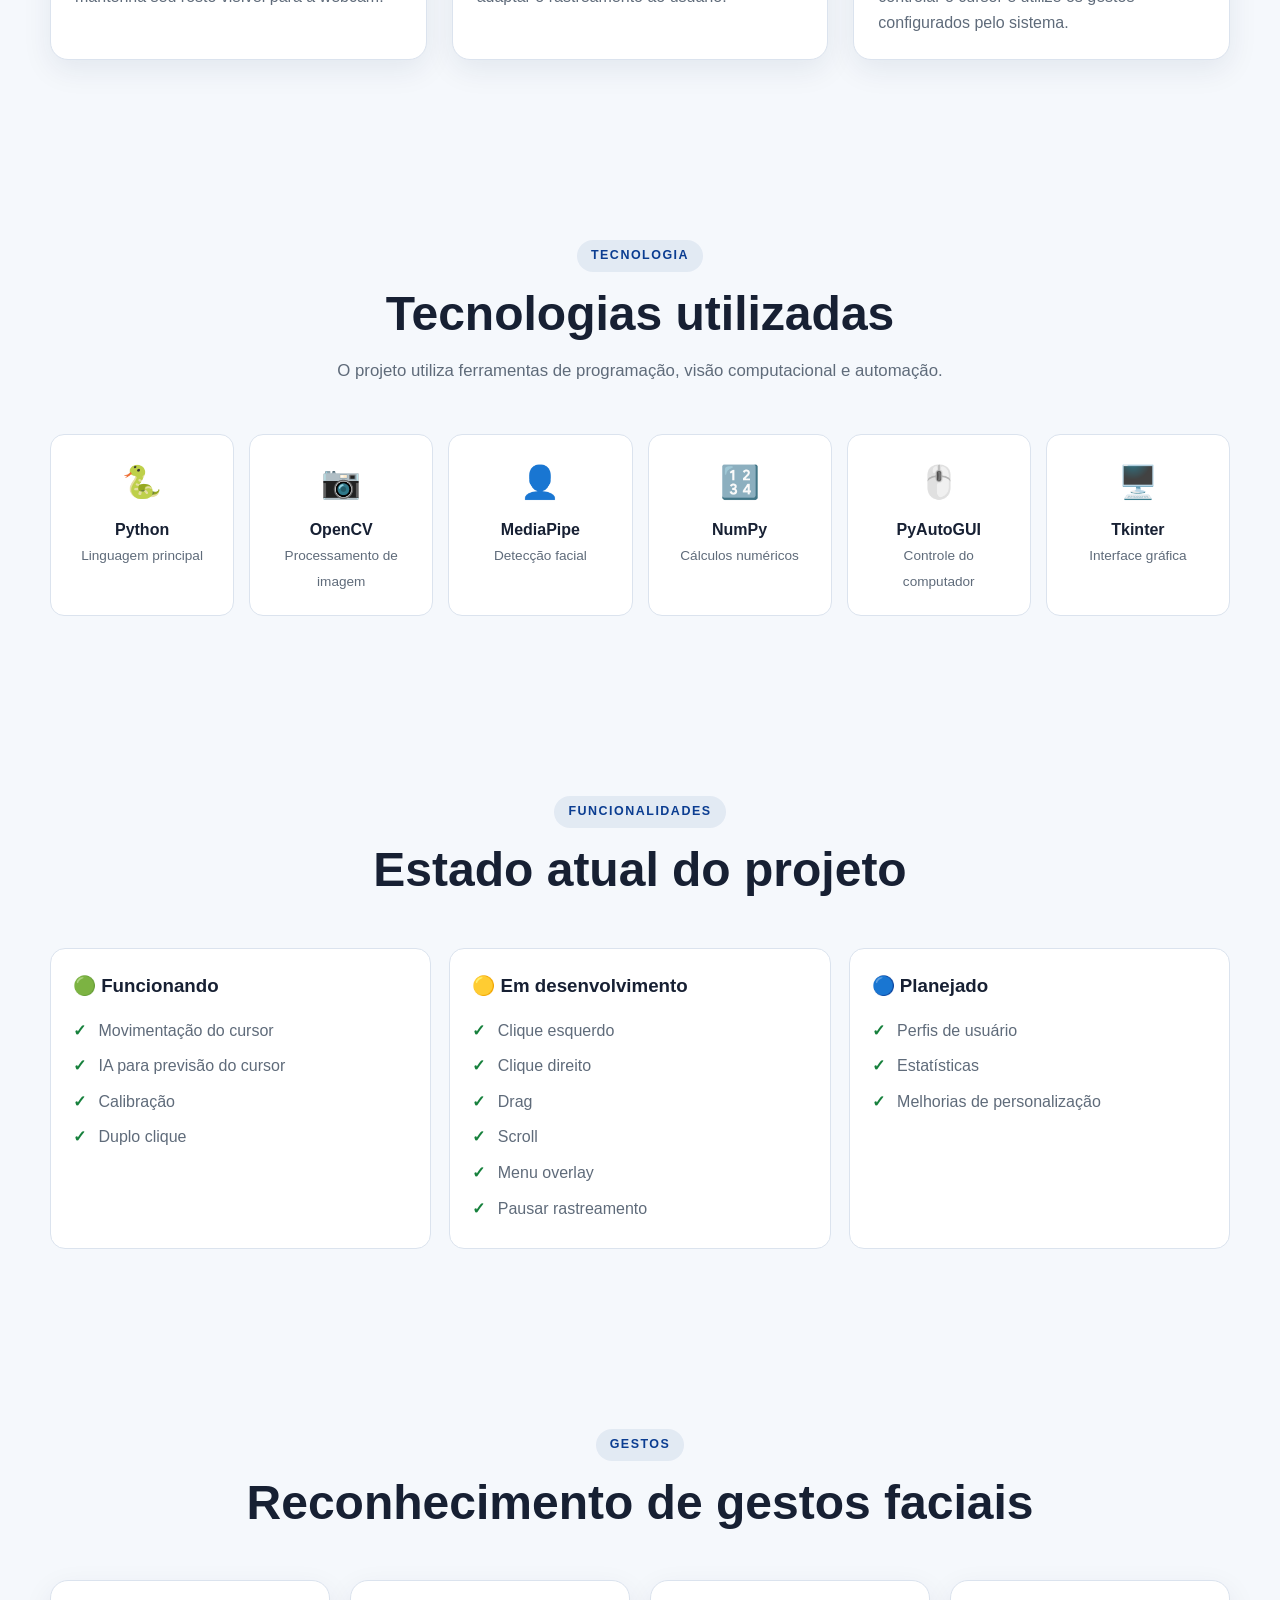
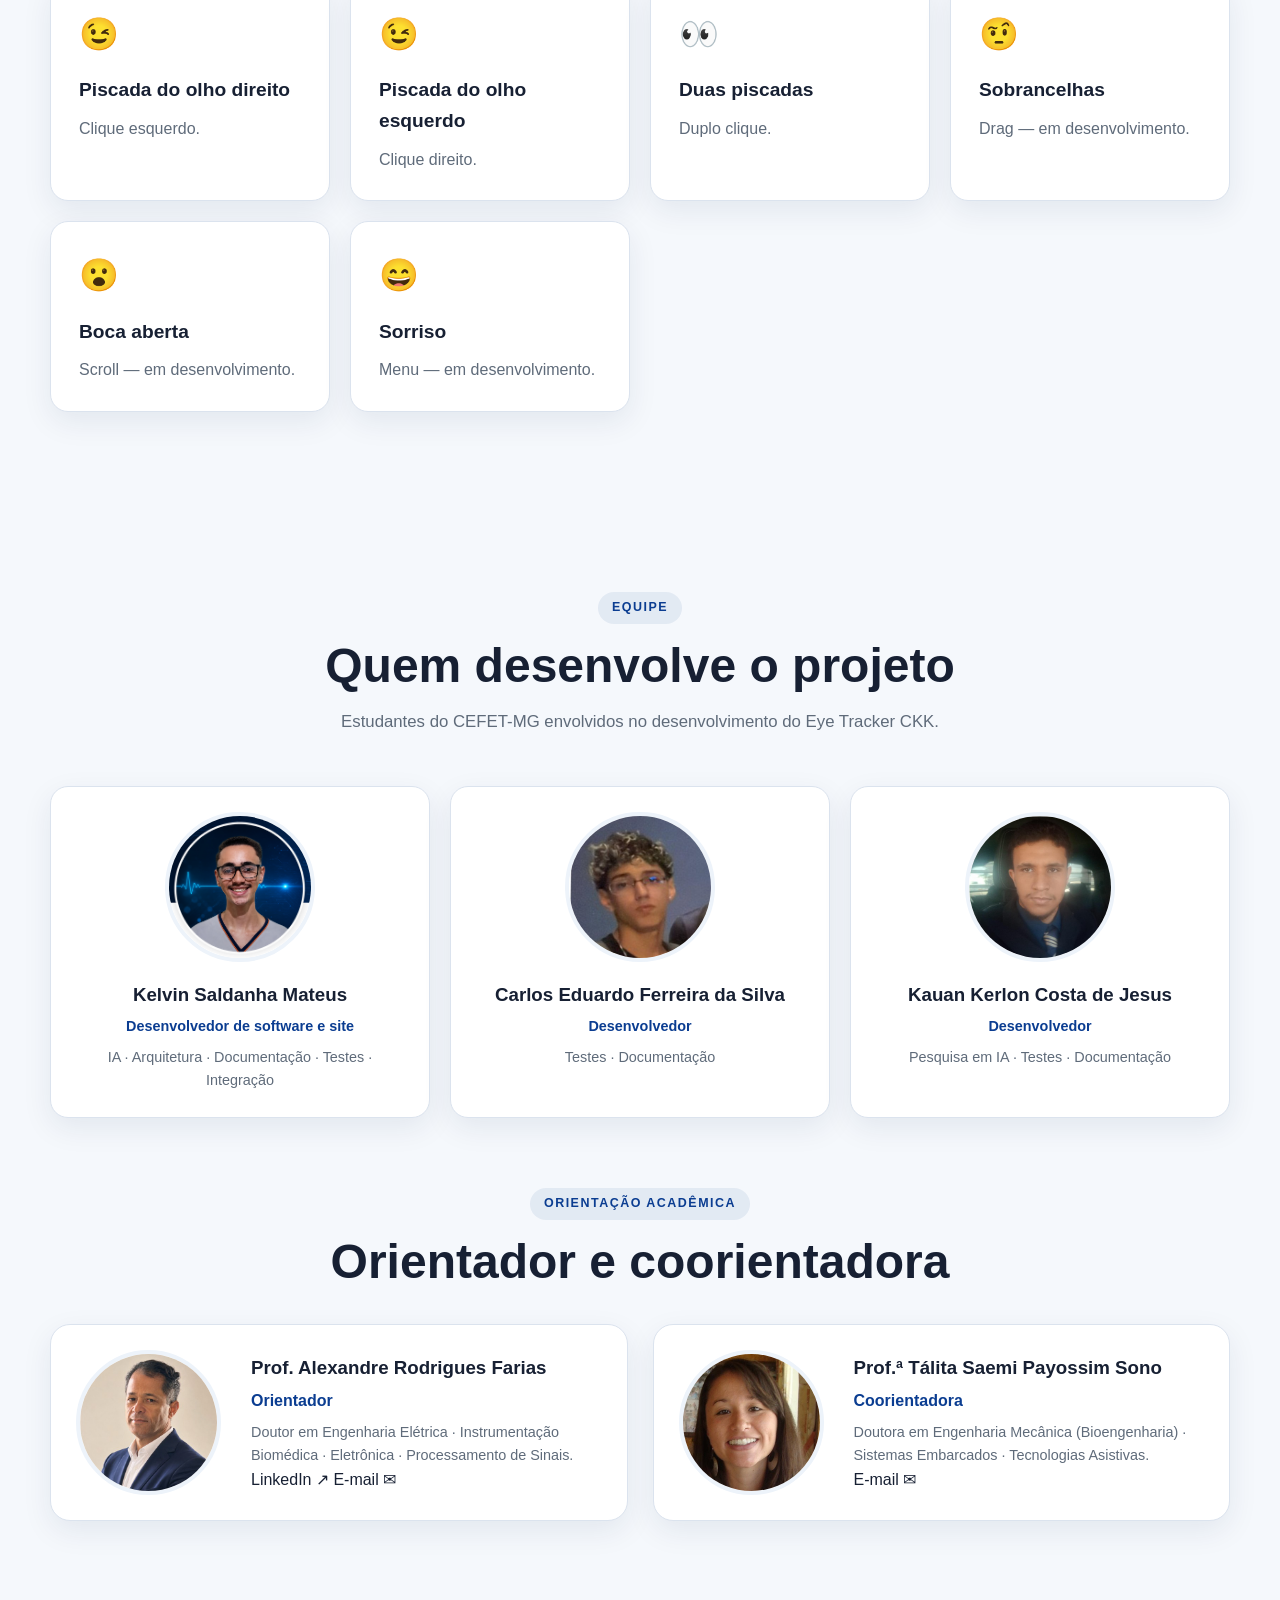
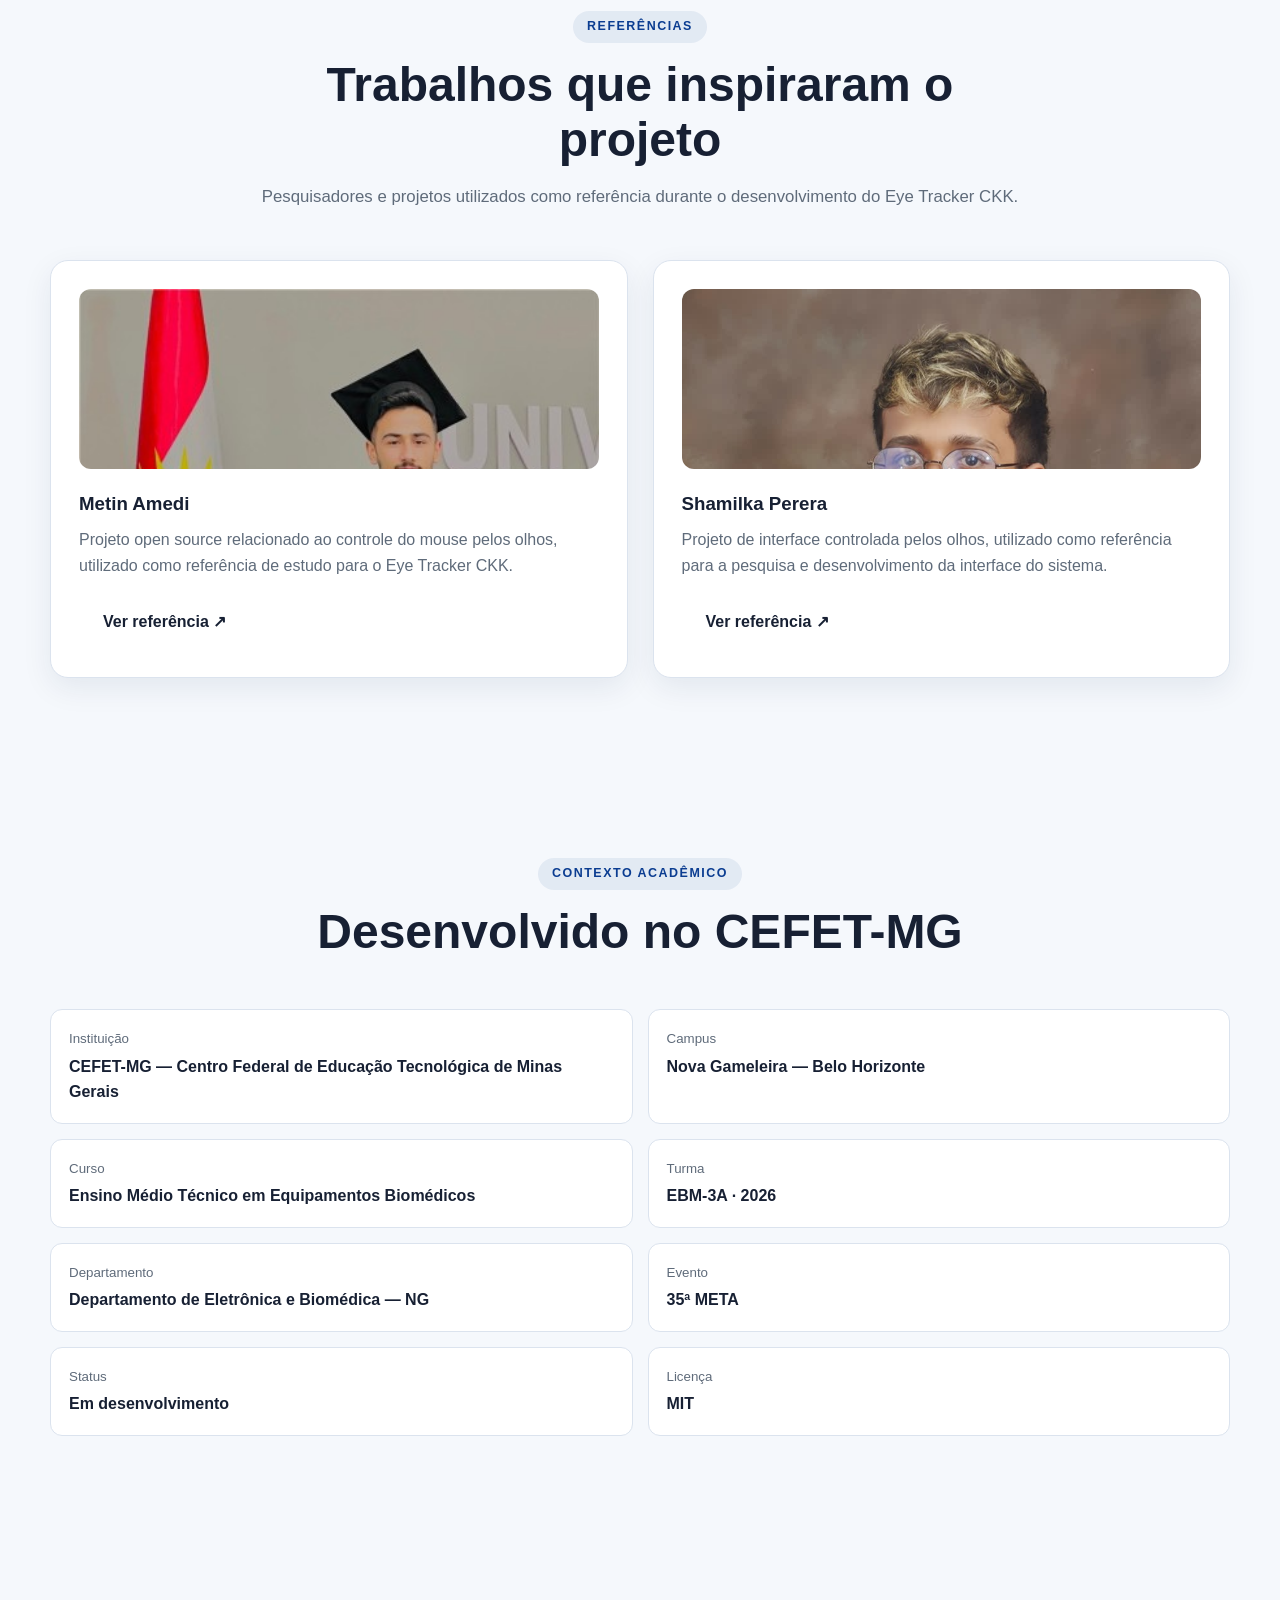
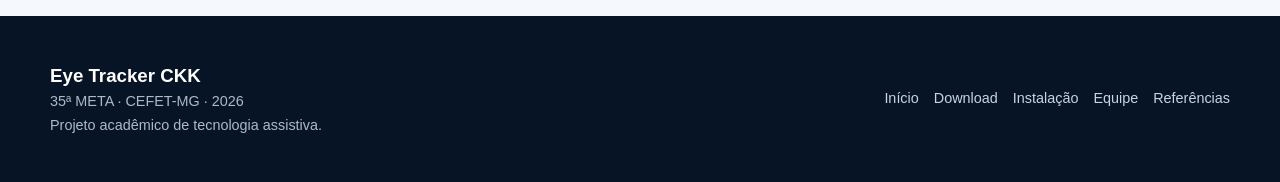
==== commit 28aa648e: "Update title and references from CK² to CKK" ====
--- a/index.html
+++ b/index.html
@@ -4,11 +4,11 @@
     <meta charset="UTF-8">
     <meta name="viewport" content="width=device-width, initial-scale=1.0">
 
-    <title>Eye Tracker CK² | Tecnologia Assistiva</title>
+    <title>Eye Tracker CKK | Tecnologia Assistiva</title>
 
     <meta
         name="description"
-        content="Eye Tracker CK² — tecnologia assistiva para controle do computador por rastreamento ocular e gestos faciais."
+        content="Eye Tracker CKK — tecnologia assistiva para controle do computador por rastreamento ocular e gestos faciais."
     >
 
     <meta name="theme-color" content="#0b3d91">
@@ -1623,7 +1623,7 @@
             </h2>
 
             <p class="section-subtitle">
-                O Eye Tracker CK² busca oferecer uma alternativa
+                O ² busca oferecer uma alternativa
                 de baixo custo para controle do computador utilizando
                 equipamentos comuns, como uma webcam.
             </p>
@@ -1713,7 +1713,7 @@
             </span>
 
             <h2 class="section-title">
-                Como o Eye Tracker CK² funciona?
+                Como o Eye Tracker CKK funciona?
             </h2>
 
             <p class="section-subtitle">
@@ -1960,7 +1960,7 @@
 
             <p class="section-subtitle">
                 Nesta seção será apresentado um vídeo demonstrando
-                o funcionamento do Eye Tracker CK².
+                o funcionamento do Eye Tracker CKK.
             </p>
 
         </div>
@@ -1980,7 +1980,7 @@
 
                 <iframe
                     src="https://www.youtube.com/embed/SEU_ID"
-                    title="Demonstração do Eye Tracker CK²"
+                    title="Demonstração do Eye Tracker CKK"
                     allowfullscreen>
                 </iframe>
             -->
@@ -2028,7 +2028,7 @@
             </span>
 
             <h2 class="section-title">
-                Baixe o Eye Tracker CK²
+                Baixe o Eye Tracker CKK
             </h2>
 
             <p class="section-subtitle">
@@ -2044,7 +2044,7 @@
             <div class="download-info">
 
                 <h3>
-                    Eye Tracker CK² — Windows
+                    Eye Tracker CKK — Windows
                 </h3>
 
                 <p>
@@ -2257,7 +2257,7 @@
 
             <p class="section-subtitle">
                 Siga o passo a passo abaixo para instalar e configurar
-                o Eye Tracker CK².
+                o Eye Tracker CKK.
             </p>
 
         </div>
@@ -2279,7 +2279,7 @@
 
                         <img
                             src="assets/images/tutorial/01-download.png"
-                            alt="Página de download do Eye Tracker CK²">
+                            alt="Página de download do Eye Tracker CKK">
                     -->
 
                     📷 IMAGEM DO PASSO 1
@@ -2885,7 +2885,7 @@
 
             <p class="section-subtitle">
                 Estudantes do CEFET-MG envolvidos no desenvolvimento
-                do Eye Tracker CK².
+                do Eye Tracker CKK.
             </p>
 
         </div>
@@ -3029,8 +3029,8 @@
 
         <p>
             Doutor em Engenharia Elétrica ·
-            Instrumentação biomédica ·
-            Eletrônica · Processamento de sinais.
+            Instrumentação Biomédica ·
+            Eletrônica · Processamento de Sinais.
         </p>
 
         <div class="advisor-links">
@@ -3080,8 +3080,8 @@
 
         <p>
             Doutora em Engenharia Mecânica
-            (Bioengenharia) · Sistemas embarcados ·
-            Tecnologias assistivas.
+            (Bioengenharia) · Sistemas Embarcados ·
+            Tecnologias Asistivas.
         </p>
 
         <div class="advisor-links">
@@ -3123,7 +3123,7 @@
 
             <p class="section-subtitle">
                 Pesquisadores e projetos utilizados como referência
-                durante o desenvolvimento do Eye Tracker CK².
+                durante o desenvolvimento do Eye Tracker CKK.
             </p>
 
         </div>
@@ -3159,7 +3159,7 @@
                 <p>
                     Projeto open source relacionado ao controle
                     do mouse pelos olhos, utilizado como referência
-                    de estudo para o Eye Tracker CK².
+                    de estudo para o Eye Tracker CKK.
                 </p>
 
                 <a
@@ -3373,7 +3373,7 @@
         <div>
 
             <h3>
-                Eye Tracker CK²
+                Eye Tracker CKK
             </h3>
 
             <p>
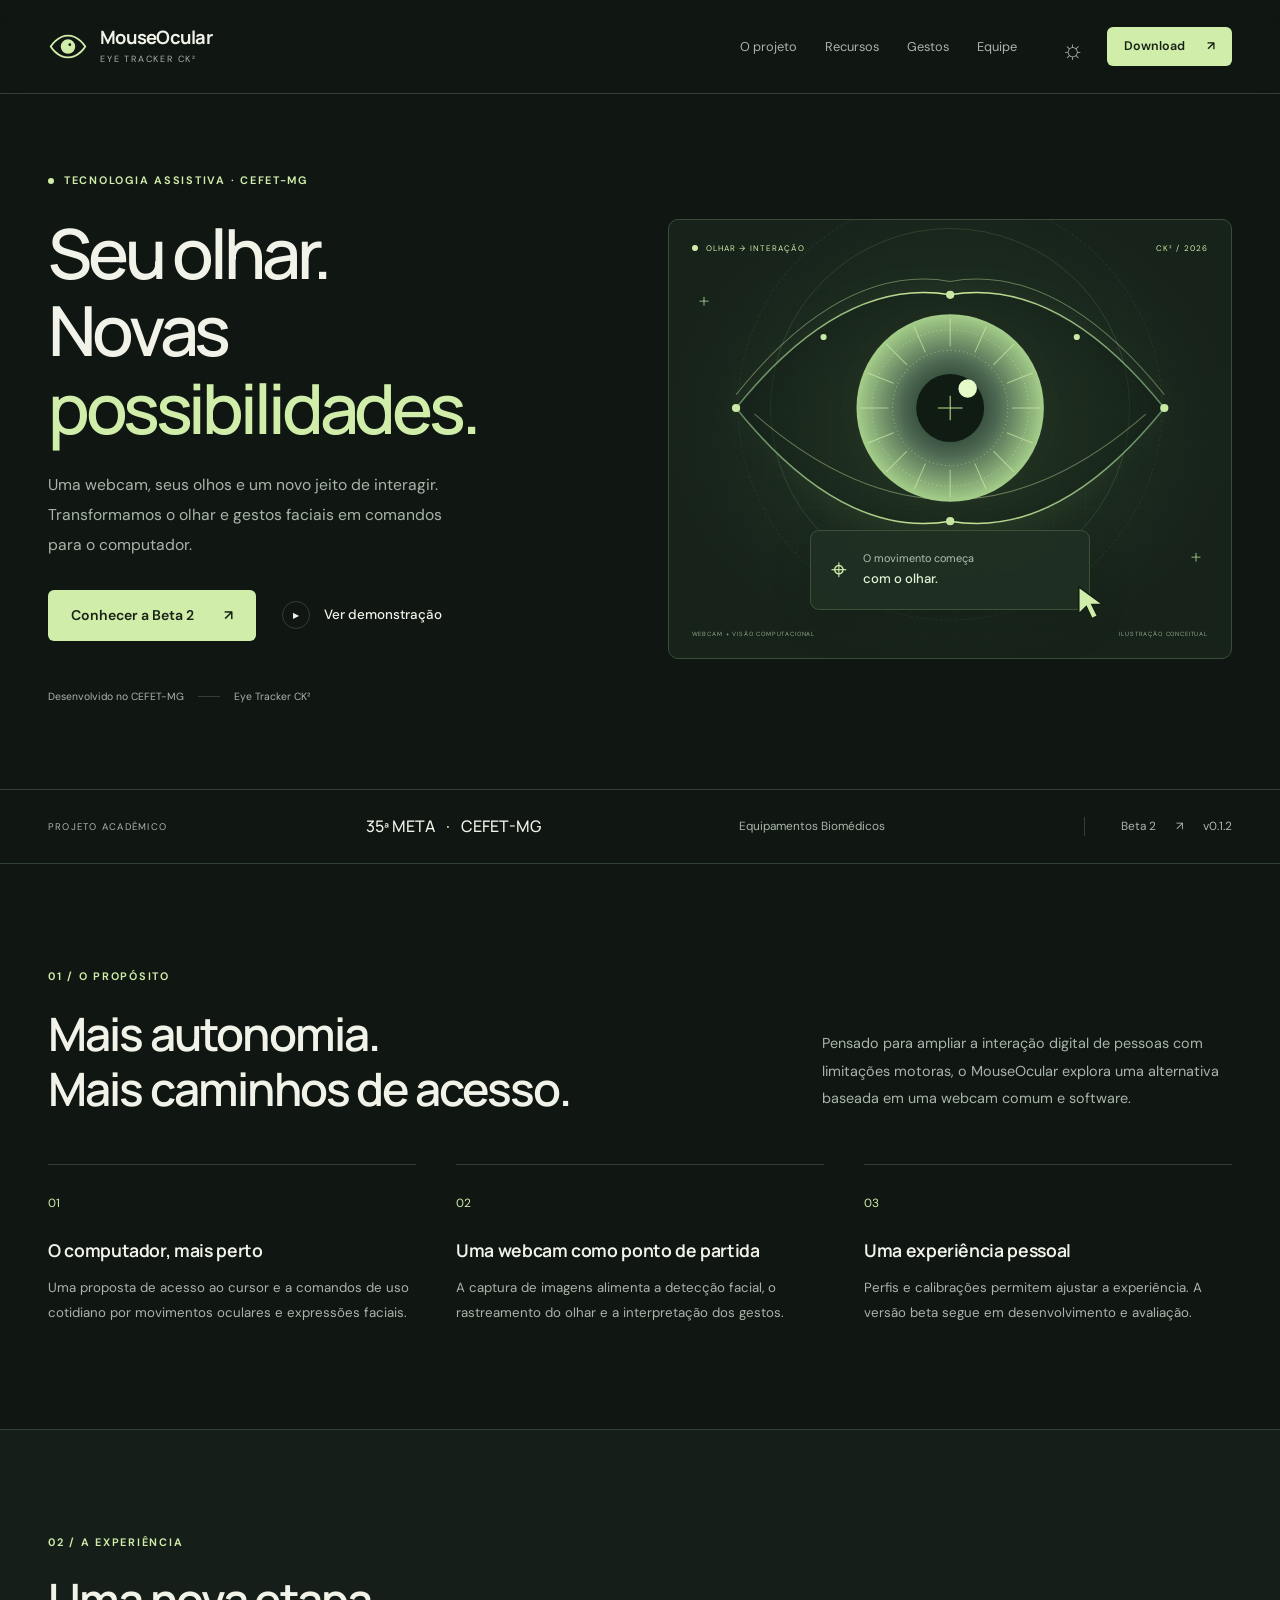
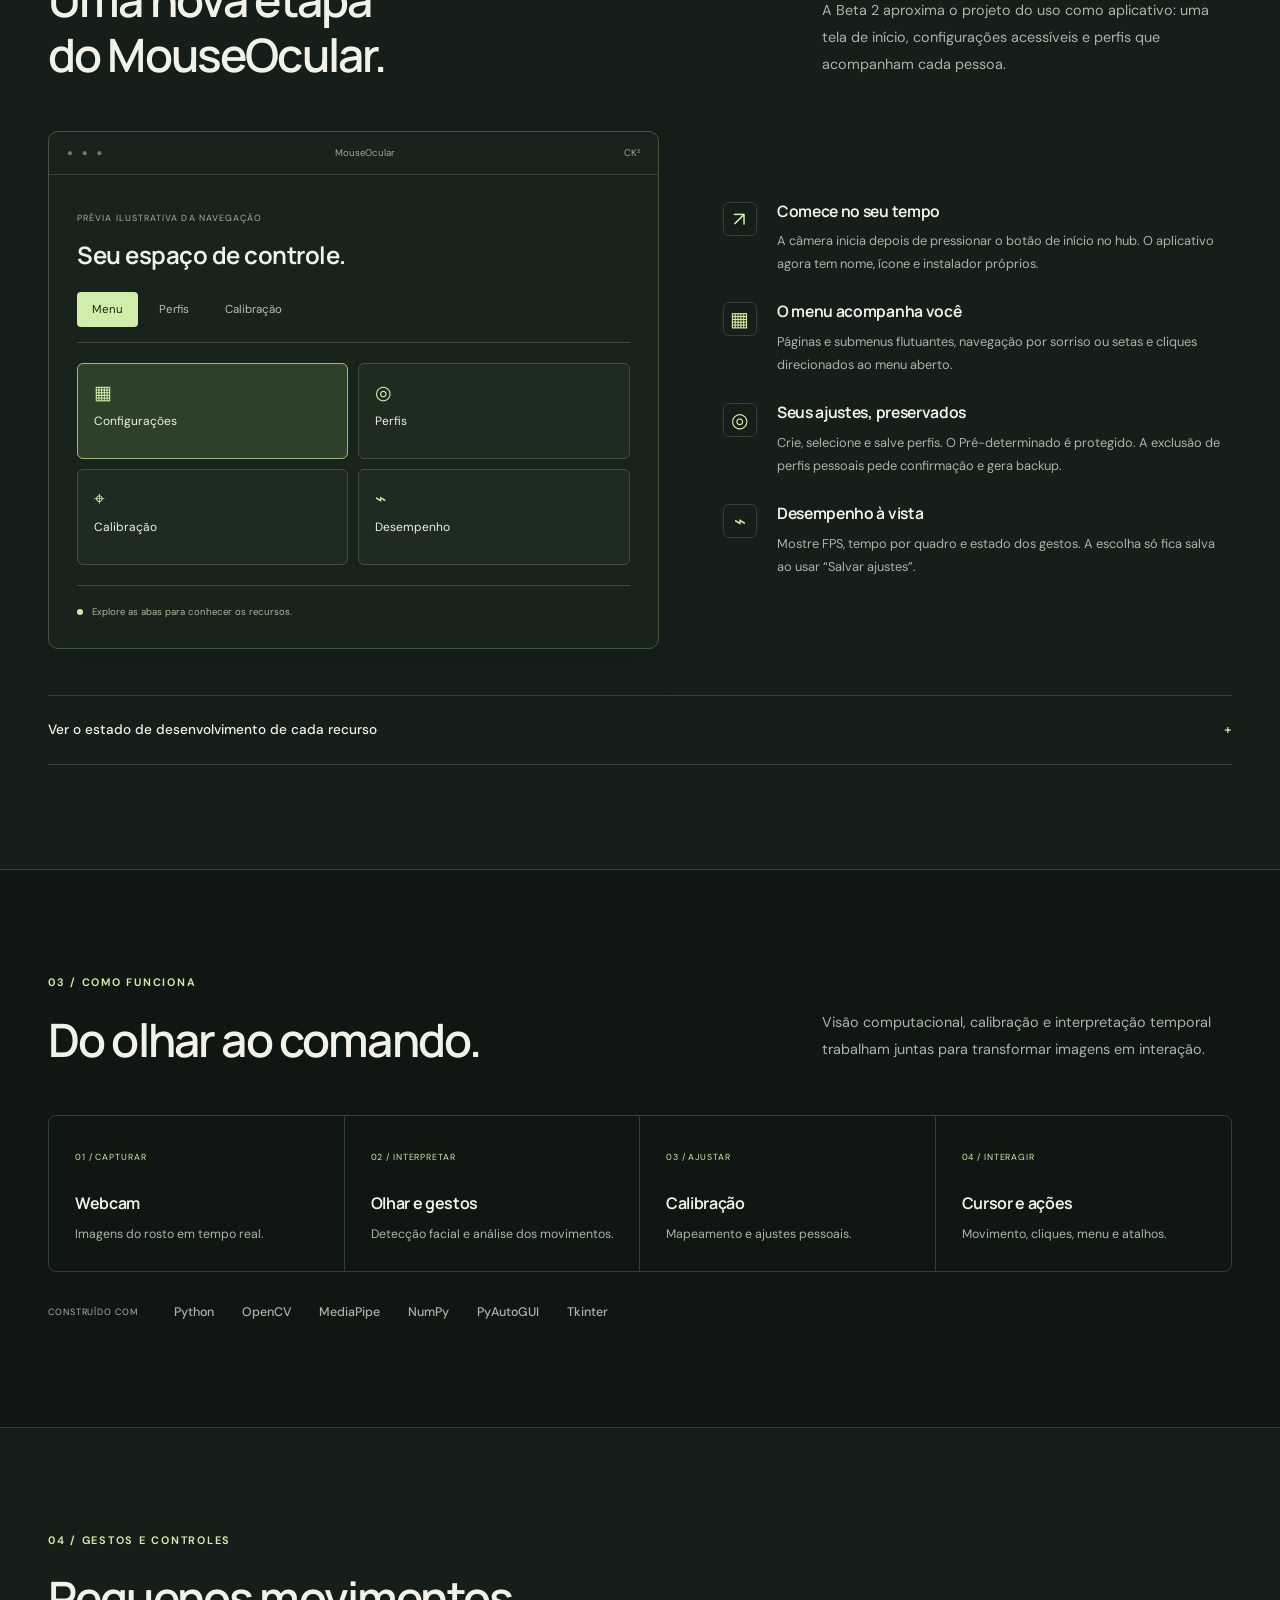
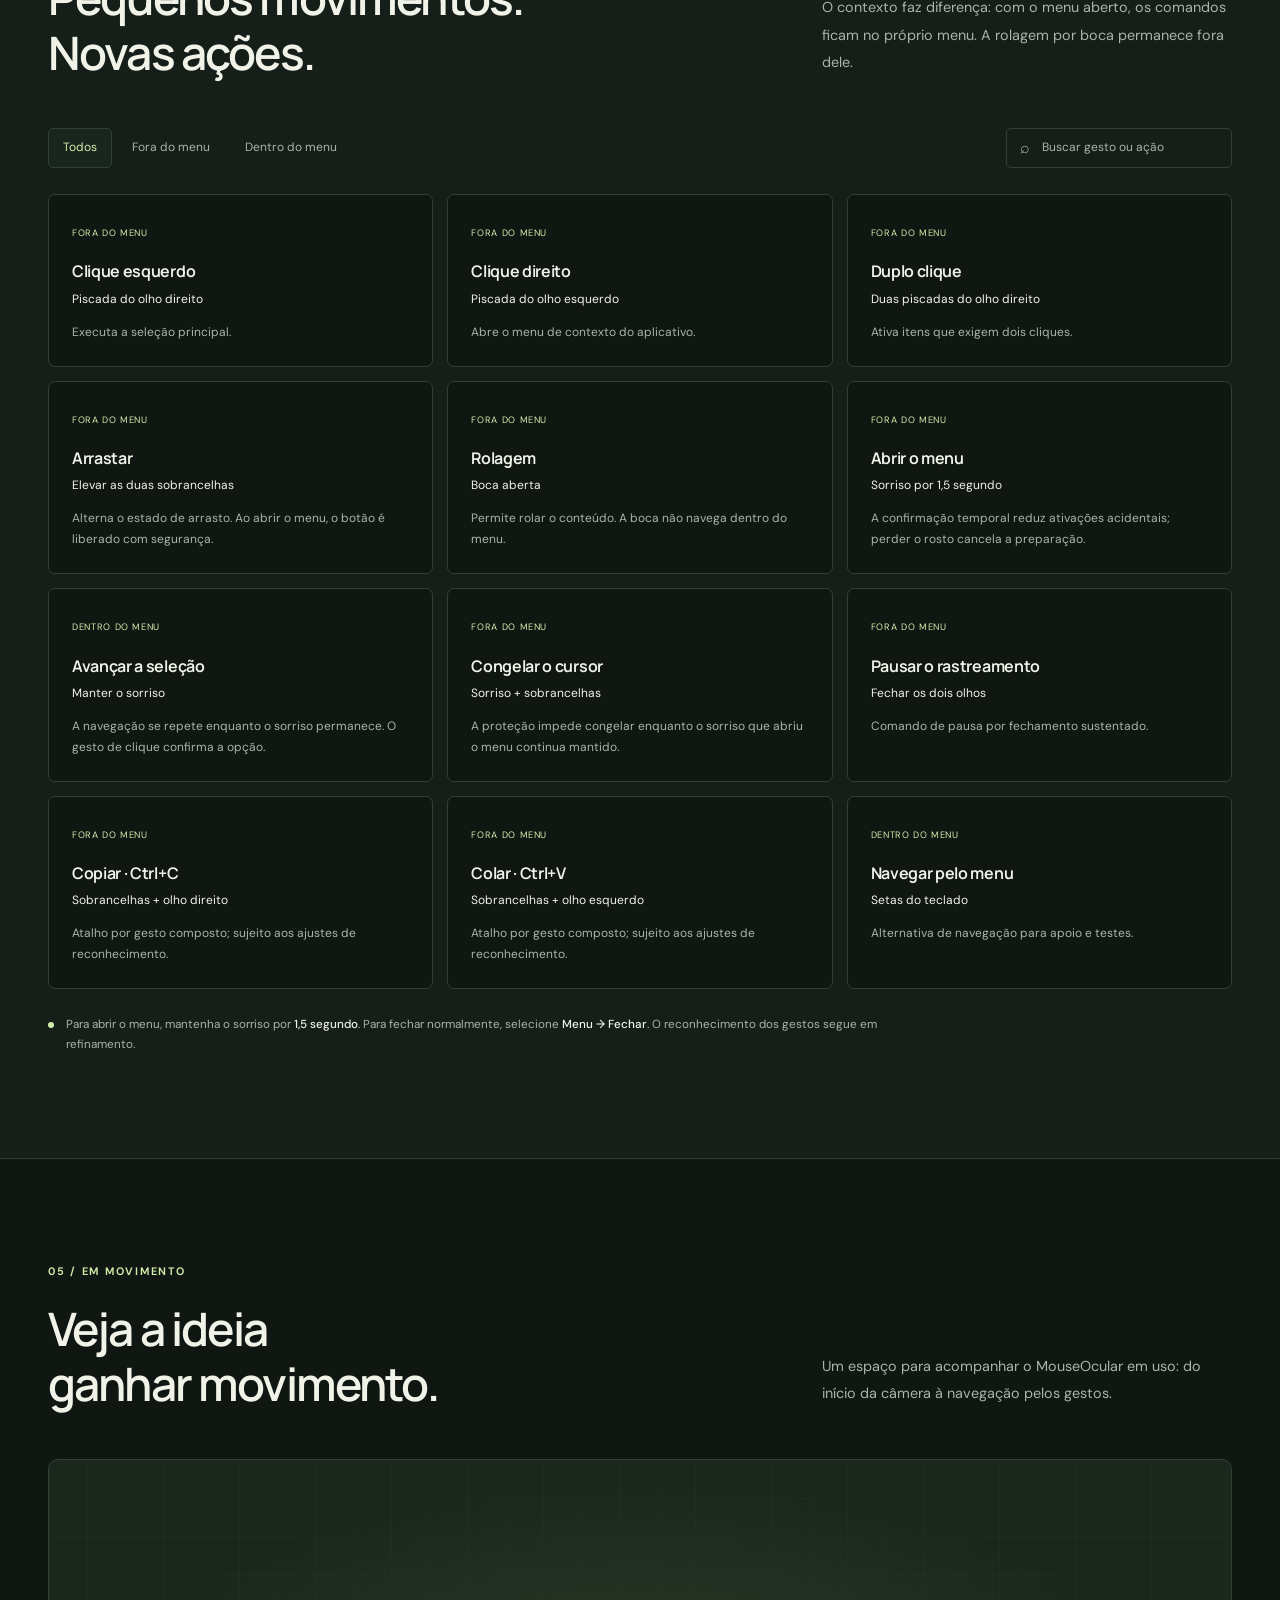
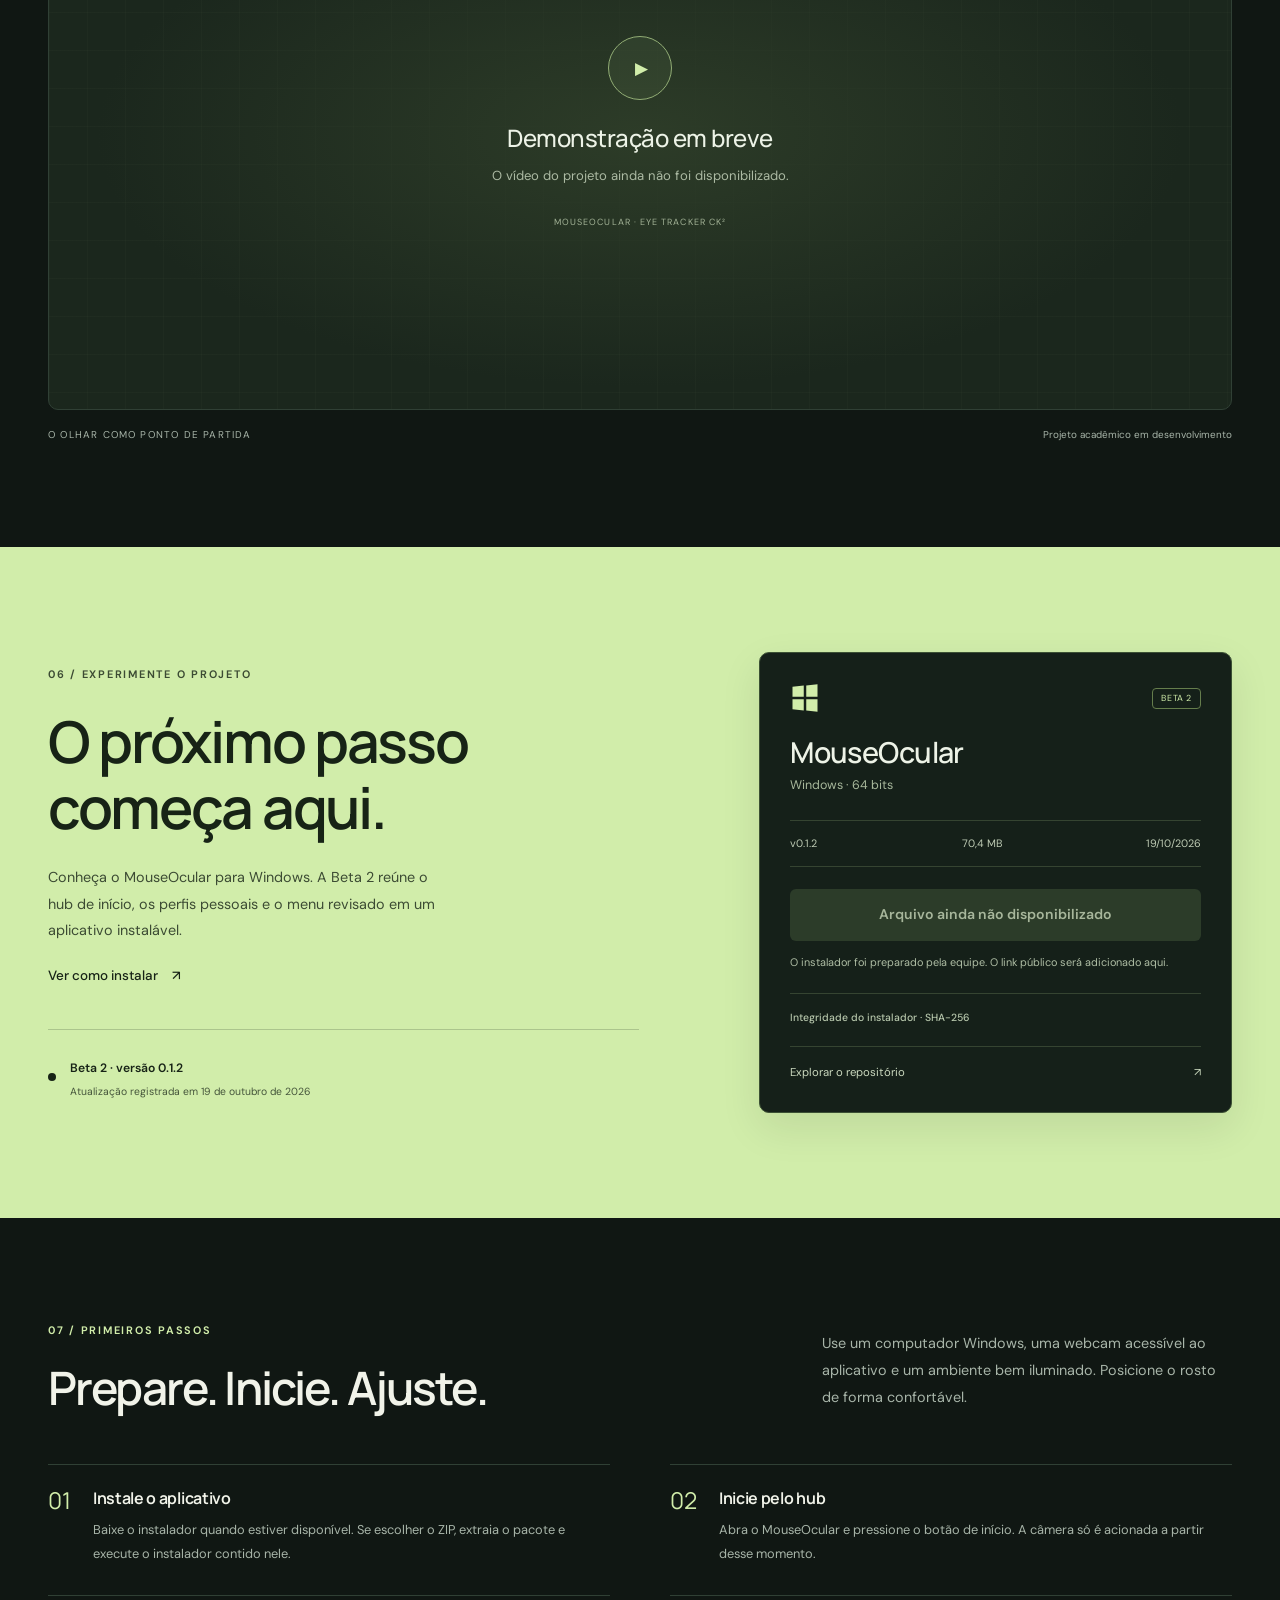
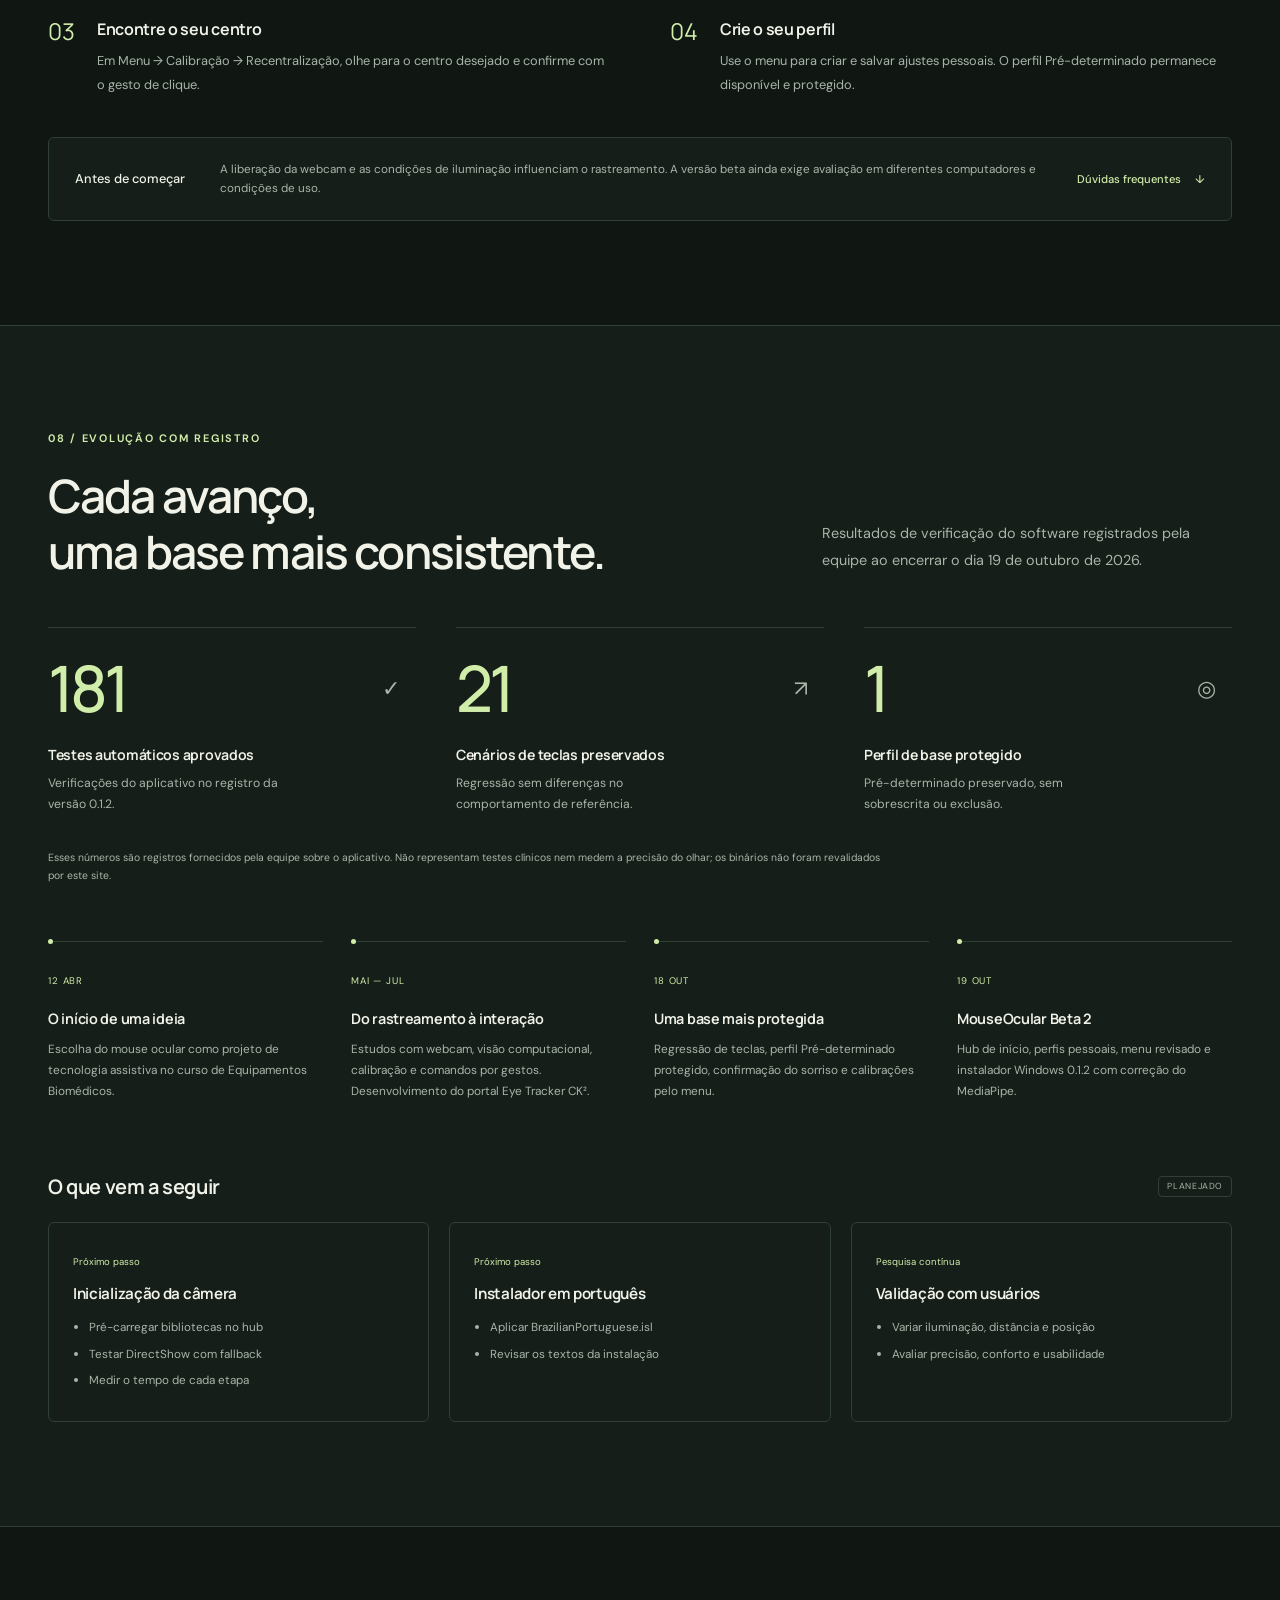
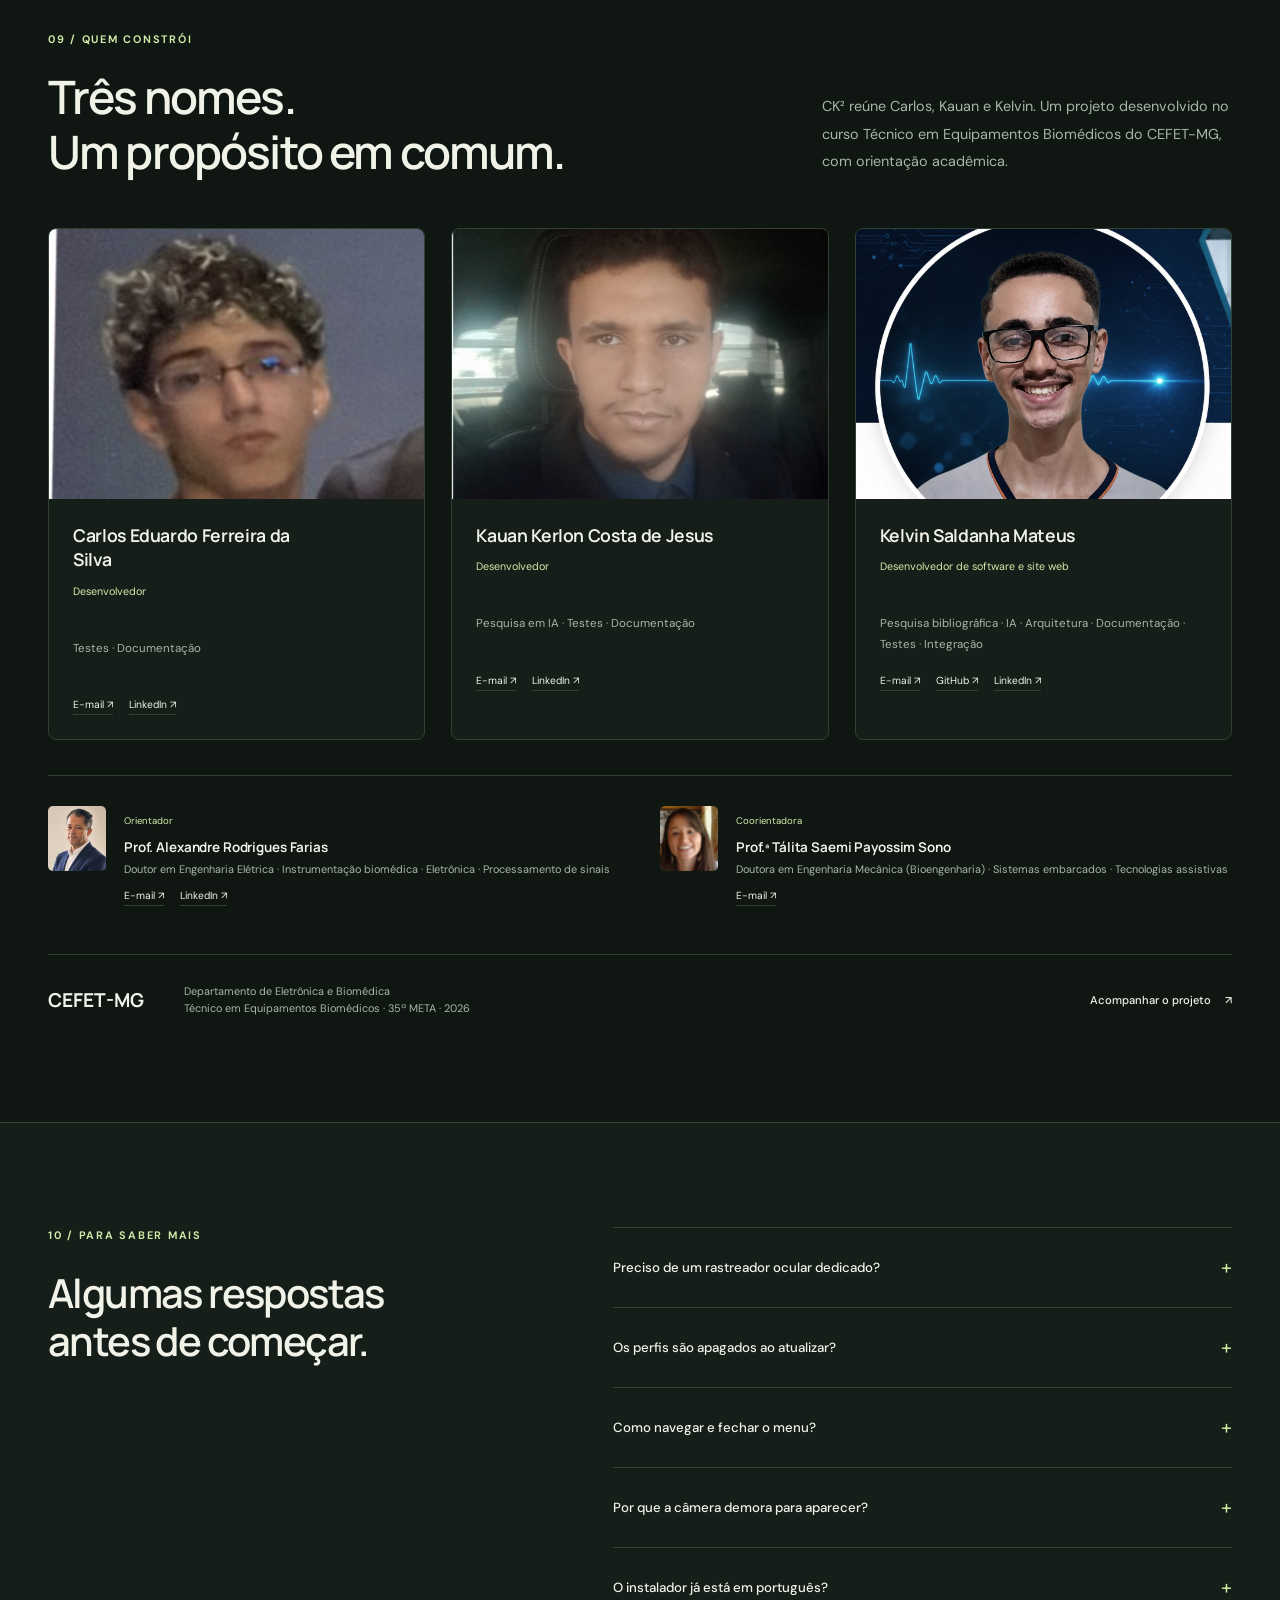
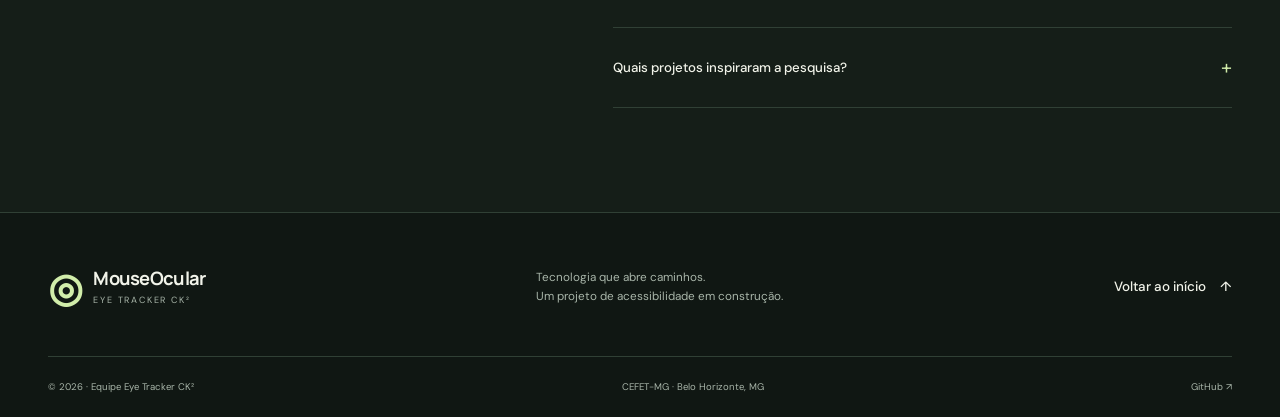
==== commit b5b2f8f0: "Add files via upload" ====
--- a/index.html
+++ b/index.html
@@ -1,3630 +1,276 @@
-<!DOCTYPE html>
-<html lang="pt-BR">
+<!doctype html>
+<html lang="pt-BR" data-theme="dark">
 <head>
-    <meta charset="UTF-8">
-    <meta name="viewport" content="width=device-width, initial-scale=1.0">
-
-    <title>Eye Tracker CKK | Tecnologia Assistiva</title>
-
-    <meta
-        name="description"
-        content="Eye Tracker CKK — tecnologia assistiva para controle do computador por rastreamento ocular e gestos faciais."
-    >
-
-    <meta name="theme-color" content="#0b3d91">
-
-    <style>
-        /* =========================================================
-           RESET
-        ========================================================= */
-
-        * {
-            margin: 0;
-            padding: 0;
-            box-sizing: border-box;
-        }
-
-        :root {
-            --primary: #0b3d91;
-            --primary-light: #1769d1;
-            --primary-dark: #06285f;
-
-            --secondary: #00a6a6;
-
-            --bg: #f5f8fc;
-            --surface: #ffffff;
-            --surface-2: #edf3fa;
-
-            --text: #172033;
-            --muted: #5f6b7a;
-
-            --border: #dbe3ee;
-
-            --success: #16803c;
-            --warning: #c77b00;
-            --danger: #c62828;
-
-            --shadow:
-                0 10px 30px rgba(10, 35, 80, 0.08);
-
-            --radius: 18px;
-        }
-
-        html {
-            scroll-behavior: smooth;
-        }
-
-        body {
-            font-family:
-                "Segoe UI",
-                Roboto,
-                Arial,
-                sans-serif;
-
-            background: var(--bg);
-            color: var(--text);
-
-            line-height: 1.6;
-        }
-
-        body.dark {
-            --bg: #0d1420;
-            --surface: #151f2e;
-            --surface-2: #1b293b;
-            --text: #eef4fb;
-            --muted: #aeb9c8;
-            --border: #2c3b50;
-
-            --shadow:
-                0 10px 30px rgba(0, 0, 0, 0.35);
-        }
-
-        a {
-            color: inherit;
-            text-decoration: none;
-        }
-
-        img {
-            max-width: 100%;
-            display: block;
-        }
-
-        button {
-            font-family: inherit;
-        }
-
-        .container {
-            width: min(1180px, calc(100% - 40px));
-            margin: 0 auto;
-        }
-
-        .section {
-            padding: 90px 0;
-        }
-
-        .section-header {
-            text-align: center;
-            max-width: 800px;
-            margin: 0 auto 50px;
-        }
-
-        .section-label {
-            display: inline-block;
-
-            padding: 6px 14px;
-
-            border-radius: 999px;
-
-            background: rgba(11, 61, 145, 0.08);
-
-            color: var(--primary);
-
-            font-size: 0.78rem;
-            font-weight: 700;
-
-            text-transform: uppercase;
-
-            letter-spacing: 1.5px;
-
-            margin-bottom: 14px;
-        }
-
-        body.dark .section-label {
-            background: rgba(90, 150, 255, 0.12);
-            color: #78aeff;
-        }
-
-        .section-title {
-            font-size: clamp(2rem, 4vw, 3rem);
-            line-height: 1.15;
-            margin-bottom: 16px;
-        }
-
-        .section-subtitle {
-            color: var(--muted);
-            font-size: 1.05rem;
-        }
-
-        /* =========================================================
-           BUTTONS
-        ========================================================= */
-
-        .btn {
-            display: inline-flex;
-
-            align-items: center;
-            justify-content: center;
-            gap: 8px;
-
-            padding: 13px 22px;
-
-            border-radius: 10px;
-
-            border: 2px solid transparent;
-
-            font-weight: 700;
-
-            cursor: pointer;
-
-            transition:
-                transform .2s ease,
-                box-shadow .2s ease,
-                background .2s ease;
-        }
-
-        .btn:hover {
-            transform: translateY(-2px);
-        }
-
-        .btn-primary {
-            background: var(--primary);
-            color: white;
-
-            box-shadow:
-                0 8px 20px rgba(11, 61, 145, .2);
-        }
-
-        .btn-primary:hover {
-            background: var(--primary-dark);
-        }
-
-        .btn-secondary {
-            background: transparent;
-            color: var(--text);
-            border-color: var(--border);
-        }
-
-        .btn-secondary:hover {
-            border-color: var(--primary);
-            color: var(--primary);
-        }
-
-        .btn-success {
-            background: var(--success);
-            color: white;
-        }
-
-        .btn-large {
-            padding: 16px 28px;
-            font-size: 1.05rem;
-        }
-
-        /* =========================================================
-           HEADER
-        ========================================================= */
-
-        header {
-            position: sticky;
-            top: 0;
-
-            z-index: 1000;
-
-            background: rgba(255,255,255,.92);
-
-            backdrop-filter: blur(14px);
-
-            border-bottom: 1px solid var(--border);
-        }
-
-        body.dark header {
-            background: rgba(13,20,32,.94);
-        }
-
-        .header-inner {
-            min-height: 70px;
-
-            display: flex;
-            align-items: center;
-            justify-content: space-between;
-
-            gap: 20px;
-        }
-
-        .logo {
-            display: flex;
-            align-items: center;
-            gap: 10px;
-
-            font-weight: 800;
-            font-size: 1.2rem;
-        }
-
-        .logo-icon {
-            width: 38px;
-            height: 38px;
-
-            display: grid;
-            place-items: center;
-
-            border-radius: 50%;
-
-            background: var(--primary);
-            color: white;
-
-            font-size: 20px;
-        }
-
-        .logo sup {
-            color: var(--primary);
-        }
-
-        nav ul {
-            display: flex;
-            align-items: center;
-            gap: 6px;
-
-            list-style: none;
-        }
-
-        nav a {
-            display: block;
-
-            padding: 8px 10px;
-
-            color: var(--muted);
-
-            font-size: .9rem;
-            font-weight: 600;
-
-            border-radius: 8px;
-        }
-
-        nav a:hover {
-            color: var(--primary);
-            background: var(--surface-2);
-        }
-
-        .header-actions {
-            display: flex;
-            align-items: center;
-            gap: 8px;
-        }
-
-        .theme-button {
-            width: 40px;
-            height: 40px;
-
-            border: 1px solid var(--border);
-            border-radius: 50%;
-
-            background: var(--surface);
-
-            cursor: pointer;
-
-            font-size: 17px;
-        }
-
-        .menu-button {
-            display: none;
-
-            width: 42px;
-            height: 42px;
-
-            border: 1px solid var(--border);
-            border-radius: 8px;
-
-            background: var(--surface);
-
-            cursor: pointer;
-
-            font-size: 22px;
-        }
-
-        /* =========================================================
-           HERO
-        ========================================================= */
-
-        .hero {
-            position: relative;
-
-            overflow: hidden;
-
-            padding: 120px 0 100px;
-
-            background:
-                radial-gradient(
-                    circle at 85% 20%,
-                    rgba(23,105,209,.16),
-                    transparent 35%
-                ),
-                radial-gradient(
-                    circle at 10% 80%,
-                    rgba(0,166,166,.10),
-                    transparent 35%
-                ),
-                var(--bg);
-        }
-
-        .hero-grid {
-            display: grid;
-
-            grid-template-columns:
-                minmax(0, 1.15fr)
-                minmax(350px, .85fr);
-
-            gap: 60px;
-
-            align-items: center;
-        }
-
-        .hero-badge {
-            display: inline-flex;
-
-            padding: 7px 14px;
-
-            border-radius: 999px;
-
-            background: var(--surface);
-
-            border: 1px solid var(--border);
-
-            color: var(--primary);
-
-            font-size: .8rem;
-            font-weight: 800;
-
-            letter-spacing: 1px;
-
-            margin-bottom: 20px;
-        }
-
-        .hero h1 {
-            font-size: clamp(3rem, 7vw, 5.8rem);
-
-            line-height: .98;
-
-            margin-bottom: 20px;
-
-            letter-spacing: -3px;
-        }
-
-        .hero h1 span {
-            color: var(--primary);
-        }
-
-        .hero h2 {
-            font-size: clamp(1.3rem, 3vw, 2rem);
-
-            font-weight: 500;
-
-            color: var(--muted);
-
-            margin-bottom: 20px;
-        }
-
-        .hero p {
-            max-width: 690px;
-
-            color: var(--muted);
-
-            font-size: 1.15rem;
-
-            margin-bottom: 28px;
-        }
-
-        .hero-actions {
-            display: flex;
-
-            flex-wrap: wrap;
-
-            gap: 12px;
-        }
-
-        .hero-visual {
-            min-height: 390px;
-
-            display: grid;
-            place-items: center;
-
-            position: relative;
-        }
-
-        .eye-card {
-            width: min(390px, 100%);
-
-            aspect-ratio: 1;
-
-            border-radius: 50%;
-
-            background:
-                radial-gradient(
-                    circle,
-                    rgba(23,105,209,.2),
-                    rgba(11,61,145,.06) 55%,
-                    transparent 70%
-                );
-
-            border: 1px solid rgba(11,61,145,.15);
-
-            display: grid;
-            place-items: center;
-
-            box-shadow:
-                0 30px 80px rgba(11,61,145,.12);
-        }
-
-        .eye {
-            width: 210px;
-            height: 120px;
-
-            background: white;
-
-            border: 5px solid var(--primary);
-
-            border-radius: 70% 10% 70% 10% / 70% 10% 70% 10%;
-
-            transform: rotate(45deg);
-
-            position: relative;
-        }
-
-        .eye::after {
-            content: "";
-
-            position: absolute;
-
-            width: 70px;
-            height: 70px;
-
-            border-radius: 50%;
-
-            background: var(--primary);
-
-            left: 50%;
-            top: 50%;
-
-            transform: translate(-50%,-50%);
-        }
-
-        .eye::before {
-            content: "";
-
-            position: absolute;
-
-            width: 25px;
-            height: 25px;
-
-            border-radius: 50%;
-
-            background: white;
-
-            left: 50%;
-            top: 50%;
-
-            transform: translate(-50%,-50%);
-
-            z-index: 2;
-        }
-
-        /* =========================================================
-           CARDS
-        ========================================================= */
-
-        .cards {
-            display: grid;
-
-            grid-template-columns:
-                repeat(auto-fit, minmax(240px, 1fr));
-
-            gap: 20px;
-        }
-
-        .card {
-            background: var(--surface);
-
-            border: 1px solid var(--border);
-
-            border-radius: var(--radius);
-
-            padding: 28px;
-
-            box-shadow: var(--shadow);
-
-            transition: transform .2s ease;
-        }
-
-        .card:hover {
-            transform: translateY(-5px);
-        }
-
-        .card-icon {
-            font-size: 2rem;
-
-            margin-bottom: 15px;
-        }
-
-        .card h3 {
-            margin-bottom: 10px;
-
-            font-size: 1.2rem;
-        }
-
-        .card p {
-            color: var(--muted);
-        }
-
-        /* =========================================================
-           DOWNLOAD
-        ========================================================= */
-
-        .download-section {
-            background:
-                linear-gradient(
-                    135deg,
-                    var(--primary-dark),
-                    var(--primary)
-                );
-
-            color: white;
-        }
-
-        .download-section .section-label {
-            color: white;
-            background: rgba(255,255,255,.12);
-        }
-
-        .download-section .section-title {
-            color: white;
-        }
-
-        .download-section .section-subtitle {
-            color: rgba(255,255,255,.78);
-        }
-
-        .download-box {
-            background: rgba(255,255,255,.08);
-
-            border: 1px solid rgba(255,255,255,.16);
-
-            border-radius: 24px;
-
-            padding: 40px;
-
-            display: grid;
-
-            grid-template-columns:
-                1fr auto;
-
-            gap: 30px;
-
-            align-items: center;
-
-            backdrop-filter: blur(10px);
-        }
-
-        .download-info h3 {
-            font-size: 1.7rem;
-            margin-bottom: 8px;
-        }
-
-        .download-info p {
-            color: rgba(255,255,255,.75);
-        }
-
-        .download-meta {
-            display: flex;
-            flex-wrap: wrap;
-            gap: 8px;
-
-            margin-top: 16px;
-        }
-
-        .download-meta span {
-            padding: 5px 10px;
-
-            background: rgba(255,255,255,.1);
-
-            border-radius: 8px;
-
-            font-size: .82rem;
-        }
-
-        /* =========================================================
-           REQUIREMENTS CHECKER
-        ========================================================= */
-
-        .requirements {
-            background: var(--surface);
-        }
-
-        .requirements-box {
-            max-width: 900px;
-
-            margin: 0 auto;
-
-            background: var(--surface);
-
-            border: 1px solid var(--border);
-
-            border-radius: 20px;
-
-            padding: 35px;
-
-            box-shadow: var(--shadow);
-        }
-
-        .requirements-grid {
-            display: grid;
-
-            grid-template-columns:
-                repeat(2, 1fr);
-
-            gap: 18px;
-
-            margin: 25px 0;
-        }
-
-        .requirement-item {
-            padding: 18px;
-
-            border: 1px solid var(--border);
-
-            border-radius: 12px;
-
-            background: var(--surface-2);
-        }
-
-        .requirement-item strong {
-            display: block;
-
-            margin-bottom: 4px;
-        }
-
-        .requirement-item small {
-            color: var(--muted);
-        }
-
-        .check-result {
-            display: none;
-
-            margin-top: 20px;
-
-            padding: 20px;
-
-            border-radius: 12px;
-
-            font-weight: 700;
-        }
-
-        .check-result.success {
-            display: block;
-
-            background: rgba(22,128,60,.1);
-
-            color: var(--success);
-
-            border: 1px solid rgba(22,128,60,.2);
-        }
-
-        .check-result.warning {
-            display: block;
-
-            background: rgba(199,123,0,.1);
-
-            color: var(--warning);
-
-            border: 1px solid rgba(199,123,0,.2);
-        }
-
-        /* =========================================================
-           VIDEO
-        ========================================================= */
-
-        .video-container {
-            max-width: 950px;
-
-            margin: 0 auto;
-
-            background: #09111e;
-
-            border-radius: 20px;
-
-            overflow: hidden;
-
-            box-shadow: var(--shadow);
-
-            aspect-ratio: 16 / 9;
-
-            display: grid;
-
-            place-items: center;
-
-            border: 1px solid var(--border);
-        }
-
-        .video-placeholder {
-            text-align: center;
-
-            color: white;
-
-            padding: 30px;
-        }
-
-        .video-placeholder-icon {
-            font-size: 4rem;
-
-            margin-bottom: 10px;
-        }
-
-        .video-placeholder h3 {
-            margin-bottom: 8px;
-        }
-
-        .video-placeholder p {
-            color: #b9c5d4;
-        }
-
-        .video-container iframe {
-            width: 100%;
-            height: 100%;
-            border: 0;
-        }
-
-        /* =========================================================
-           PASSO A PASSO
-        ========================================================= */
-
-        .steps {
-            display: grid;
-
-            grid-template-columns:
-                repeat(auto-fit, minmax(280px, 1fr));
-
-            gap: 25px;
-        }
-
-        .step {
-            background: var(--surface);
-
-            border: 1px solid var(--border);
-
-            border-radius: 18px;
-
-            overflow: hidden;
-
-            box-shadow: var(--shadow);
-        }
-
-        .step-image {
-            aspect-ratio: 16 / 9;
-
-            background:
-                linear-gradient(
-                    135deg,
-                    #dfe8f5,
-                    #f5f8fc
-                );
-
-            display: grid;
-            place-items: center;
-
-            color: var(--muted);
-
-            font-weight: 700;
-
-            border-bottom: 1px solid var(--border);
-        }
-
-        body.dark .step-image {
-            background:
-                linear-gradient(
-                    135deg,
-                    #1c2a3c,
-                    #15202f
-                );
-        }
-
-        .step-image img {
-            width: 100%;
-            height: 100%;
-
-            object-fit: cover;
-        }
-
-        .step-content {
-            padding: 24px;
-        }
-
-        .step-number {
-            display: inline-grid;
-
-            place-items: center;
-
-            width: 34px;
-            height: 34px;
-
-            border-radius: 50%;
-
-            background: var(--primary);
-
-            color: white;
-
-            font-weight: 800;
-
-            margin-bottom: 12px;
-        }
-
-        .step h3 {
-            margin-bottom: 8px;
-        }
-
-        .step p {
-            color: var(--muted);
-        }
-
-        /* =========================================================
-           FUNCIONAMENTO
-        ========================================================= */
-
-        .flow {
-            max-width: 850px;
-
-            margin: 0 auto;
-
-            display: flex;
-
-            flex-direction: column;
-
-            gap: 10px;
-        }
-
-        .flow-item {
-            display: grid;
-
-            grid-template-columns: 45px 55px 1fr;
-
-            align-items: center;
-
-            gap: 15px;
-
-            background: var(--surface);
-
-            border: 1px solid var(--border);
-
-            border-radius: 14px;
-
-            padding: 15px 20px;
-        }
-
-        .flow-number {
-            color: var(--primary);
-
-            font-weight: 800;
-
-            font-size: 1.2rem;
-        }
-
-        .flow-icon {
-            font-size: 1.7rem;
-        }
-
-        .flow-item strong {
-            display: block;
-        }
-
-        .flow-item span {
-            color: var(--muted);
-            font-size: .9rem;
-        }
-
-        .flow-arrow {
-            text-align: center;
-
-            color: var(--primary);
-
-            font-size: 1.5rem;
-        }
-
-        /* =========================================================
-           TEAM
-        ========================================================= */
-
-        .people {
-            display: grid;
-
-            grid-template-columns:
-                repeat(auto-fit, minmax(220px, 1fr));
-
-            gap: 20px;
-        }
-
-        .person {
-            text-align: center;
-
-            background: var(--surface);
-
-            border: 1px solid var(--border);
-
-            border-radius: 18px;
-
-            padding: 25px;
-
-            box-shadow: var(--shadow);
-        }
-
-        .person-photo {
-            width: 150px;
-            height: 150px;
-
-            margin: 0 auto 18px;
-
-            border-radius: 50%;
-
-            overflow: hidden;
-
-            border: 4px solid var(--surface-2);
-
-            background:
-                linear-gradient(
-                    135deg,
-                    #dfe8f5,
-                    #cbd8e8
-                );
-
-            display: grid;
-            place-items: center;
-
-            color: var(--muted);
-
-            font-size: .8rem;
-
-            text-align: center;
-        }
-
-        .person-photo img {
-            width: 100%;
-            height: 100%;
-
-            object-fit: cover;
-        }
-
-        .person h3 {
-            margin-bottom: 5px;
-        }
-
-        .person-role {
-            color: var(--primary);
-
-            font-weight: 700;
-
-            font-size: .9rem;
-
-            margin-bottom: 8px;
-        }
-
-        .person p {
-            color: var(--muted);
-
-            font-size: .9rem;
-        }
-
-        /* =========================================================
-           ORIENTADORES
-        ========================================================= */
-
-        .advisors {
-            display: grid;
-
-            grid-template-columns:
-                repeat(2, 1fr);
-
-            gap: 25px;
-
-            margin-top: 35px;
-        }
-
-        .advisor {
-            display: grid;
-
-            grid-template-columns: 150px 1fr;
-
-            gap: 25px;
-
-            align-items: center;
-
-            background: var(--surface);
-
-            border: 1px solid var(--border);
-
-            border-radius: 20px;
-
-            padding: 25px;
-
-            box-shadow: var(--shadow);
-        }
-
-        .advisor .person-photo {
-            margin: 0;
-
-            width: 145px;
-            height: 145px;
-        }
-
-        .advisor h3 {
-            margin-bottom: 5px;
-        }
-
-        .advisor-role {
-            color: var(--primary);
-
-            font-weight: 700;
-
-            margin-bottom: 8px;
-        }
-
-        .advisor p {
-            color: var(--muted);
-            font-size: .9rem;
-        }
-
-        /* =========================================================
-           REFERENCES
-        ========================================================= */
-
-        .reference-grid {
-            display: grid;
-
-            grid-template-columns:
-                repeat(2, 1fr);
-
-            gap: 25px;
-        }
-
-        .reference {
-            background: var(--surface);
-
-            border: 1px solid var(--border);
-
-            border-radius: 18px;
-
-            padding: 28px;
-
-            box-shadow: var(--shadow);
-        }
-
-        .reference-photo {
-            height: 180px;
-
-            background:
-                linear-gradient(
-                    135deg,
-                    #dfe8f5,
-                    #f5f8fc
-                );
-
-            border-radius: 12px;
-
-            display: grid;
-            place-items: center;
-
-            margin-bottom: 20px;
-
-            overflow: hidden;
-
-            color: var(--muted);
-
-            font-weight: 700;
-        }
-
-        body.dark .reference-photo {
-            background:
-                linear-gradient(
-                    135deg,
-                    #1d2a3b,
-                    #151f2e
-                );
-        }
-
-        .reference-photo img {
-            width: 100%;
-            height: 100%;
-
-            object-fit: cover;
-        }
-
-        .reference h3 {
-            margin-bottom: 8px;
-        }
-
-        .reference p {
-            color: var(--muted);
-
-            margin-bottom: 15px;
-        }
-
-        /* =========================================================
-           TECHNOLOGIES
-        ========================================================= */
-
-        .technology-grid {
-            display: grid;
-
-            grid-template-columns:
-                repeat(auto-fit, minmax(160px, 1fr));
-
-            gap: 15px;
-        }
-
-        .technology {
-            background: var(--surface);
-
-            border: 1px solid var(--border);
-
-            border-radius: 14px;
-
-            padding: 22px;
-
-            text-align: center;
-        }
-
-        .technology-icon {
-            font-size: 2rem;
-
-            margin-bottom: 8px;
-        }
-
-        .technology strong {
-            display: block;
-        }
-
-        .technology span {
-            color: var(--muted);
-
-            font-size: .85rem;
-        }
-
-        /* =========================================================
-           STATUS
-        ========================================================= */
-
-        .status-grid {
-            display: grid;
-
-            grid-template-columns:
-                repeat(auto-fit, minmax(220px, 1fr));
-
-            gap: 18px;
-        }
-
-        .status-card {
-            background: var(--surface);
-
-            border: 1px solid var(--border);
-
-            border-radius: 15px;
-
-            padding: 22px;
-        }
-
-        .status-card h3 {
-            margin-bottom: 12px;
-        }
-
-        .status-card ul {
-            list-style: none;
-        }
-
-        .status-card li {
-            color: var(--muted);
-
-            padding: 5px 0;
-        }
-
-        .status-card li::before {
-            content: "✓";
-
-            color: var(--success);
-
-            font-weight: 800;
-
-            margin-right: 8px;
-        }
-
-        /* =========================================================
-           CONTEXT
-        ========================================================= */
-
-        .context-grid {
-            display: grid;
-
-            grid-template-columns:
-                repeat(2, 1fr);
-
-            gap: 15px;
-        }
-
-        .context-item {
-            background: var(--surface);
-
-            border: 1px solid var(--border);
-
-            border-radius: 12px;
-
-            padding: 18px;
-        }
-
-        .context-item small {
-            display: block;
-
-            color: var(--muted);
-
-            margin-bottom: 4px;
-        }
-
-        .context-item strong {
-            display: block;
-        }
-
-        /* =========================================================
-           FOOTER
-        ========================================================= */
-
-        footer {
-            background: #071426;
-
-            color: white;
-
-            padding: 45px 0;
-        }
-
-        .footer-grid {
-            display: grid;
-
-            grid-template-columns:
-                1fr auto;
-
-            gap: 30px;
-
-            align-items: center;
-        }
-
-        footer p {
-            color: #aeb9c8;
-
-            font-size: .9rem;
-        }
-
-        .footer-links {
-            display: flex;
-
-            flex-wrap: wrap;
-
-            gap: 15px;
-        }
-
-        .footer-links a {
-            color: #c8d4e3;
-
-            font-size: .9rem;
-        }
-
-        .footer-links a:hover {
-            color: white;
-        }
-
-        /* =========================================================
-           RESPONSIVE
-        ========================================================= */
-
-        @media (max-width: 1000px) {
-
-            nav {
-                display: none;
-            }
-
-            .menu-button {
-                display: block;
-            }
-
-            .header-actions {
-                margin-left: auto;
-            }
-
-            .hero-grid {
-                grid-template-columns: 1fr;
-
-                text-align: center;
-            }
-
-            .hero p {
-                margin-left: auto;
-                margin-right: auto;
-            }
-
-            .hero-actions {
-                justify-content: center;
-            }
-
-            .hero-visual {
-                min-height: 300px;
-            }
-
-            .download-box {
-                grid-template-columns: 1fr;
-            }
-
-            .advisors {
-                grid-template-columns: 1fr;
-            }
-
-            .reference-grid {
-                grid-template-columns: 1fr;
-            }
-        }
-
-        @media (max-width: 700px) {
-
-            .container {
-                width: min(100% - 28px, 1180px);
-            }
-
-            .section {
-                padding: 65px 0;
-            }
-
-            .hero {
-                padding: 80px 0;
-            }
-
-            .hero h1 {
-                letter-spacing: -2px;
-            }
-
-            .requirements-grid {
-                grid-template-columns: 1fr;
-            }
-
-            .context-grid {
-                grid-template-columns: 1fr;
-            }
-
-            .advisor {
-                grid-template-columns: 1fr;
-
-                text-align: center;
-            }
-
-            .advisor .person-photo {
-                margin: 0 auto;
-            }
-
-            .footer-grid {
-                grid-template-columns: 1fr;
-            }
-
-            .flow-item {
-                grid-template-columns:
-                    35px 40px 1fr;
-
-                padding: 14px;
-            }
-
-            .download-box {
-                padding: 25px;
-            }
-        }
-
-        /* =========================================================
-           MOBILE MENU
-        ========================================================= */
-
-        .mobile-nav {
-            display: none;
-
-            position: absolute;
-
-            left: 0;
-            right: 0;
-            top: 70px;
-
-            background: var(--surface);
-
-            border-bottom: 1px solid var(--border);
-
-            padding: 20px;
-        }
-
-        .mobile-nav.open {
-            display: block;
-        }
-
-        .mobile-nav a {
-            display: block;
-
-            padding: 12px 0;
-
-            border-bottom: 1px solid var(--border);
-
-            color: var(--muted);
-
-            font-weight: 600;
-        }
-    </style>
+<meta charset="utf-8">
+<meta name="viewport" content="width=device-width,initial-scale=1">
+<meta name="theme-color" content="#101713">
+<meta name="description" content="MouseOcular — Eye Tracker CK². Um projeto do CEFET-MG que transforma o olhar e gestos faciais em comandos no computador, usando uma webcam.">
+<title>MouseOcular · O olhar abre possibilidades</title>
+<link rel="canonical" href="https://kelvinsaldanha.github.io/Eye-tracker-CKK/">
+<meta property="og:type" content="website">
+<meta property="og:locale" content="pt_BR">
+<meta property="og:title" content="MouseOcular · Eye Tracker CK²">
+<meta property="og:description" content="O olhar abre possibilidades. Conheça o projeto de tecnologia assistiva do CEFET-MG.">
+<meta property="og:image" content="https://kelvinsaldanha.github.io/Eye-tracker-CKK/assets/images/og-cover.svg">
+<link rel="icon" type="image/svg+xml" href="assets/icons/favicon.svg">
+<link rel="stylesheet" href="assets/css/style.css">
+<script src="assets/js/main.js" defer></script>
 </head>
-
 <body>
-
-<!-- =============================================================
-     HEADER
-============================================================= -->
-
-<header>
-
-    <div class="container header-inner">
-
-        <a href="#inicio" class="logo">
-
-            <span class="logo-icon">◉</span>
-
-            <span>
-                Eye Tracker <sup>CK²</sup>
-            </span>
-
-        </a>
-
-        <nav>
-
-            <ul>
-
-                <li><a href="#projeto">Projeto</a></li>
-                <li><a href="#funcionamento">Funcionamento</a></li>
-                <li><a href="#download">Download</a></li>
-                <li><a href="#instalacao">Instalação</a></li>
-                <li><a href="#equipe">Equipe</a></li>
-                <li><a href="#referencias">Referências</a></li>
-
-            </ul>
-
-        </nav>
-
-        <div class="header-actions">
-
-            <button
-                class="theme-button"
-                id="themeButton"
-                aria-label="Alternar tema"
-            >
-                🌙
-            </button>
-
-            <button
-                class="menu-button"
-                id="menuButton"
-                aria-label="Abrir menu"
-            >
-                ☰
-            </button>
-
-        </div>
-
-    </div>
-
-    <div class="mobile-nav" id="mobileNav">
-
-        <a href="#projeto">Projeto</a>
-        <a href="#funcionamento">Funcionamento</a>
-        <a href="#download">Download</a>
-        <a href="#instalacao">Instalação</a>
-        <a href="#equipe">Equipe</a>
-        <a href="#referencias">Referências</a>
-
-    </div>
-
-</header>
-
-
-<main id="inicio">
-
-
-<!-- =============================================================
-     HERO
-============================================================= -->
-
-<section class="hero">
-
-    <div class="container hero-grid">
-
-        <div>
-
-            <div class="hero-badge">
-                35ª META · CEFET-MG
-            </div>
-
-            <h1>
-                Eye Tracker <span>CK²</span>
-            </h1>
-
-            <h2>
-                Controle o computador com os olhos.
-            </h2>
-
-            <p>
-                Uma tecnologia assistiva que utiliza webcam,
-                visão computacional, inteligência artificial e
-                reconhecimento de gestos faciais para transformar
-                movimentos oculares em comandos no computador.
-            </p>
-
-            <div class="hero-actions">
-
-                <a
-                    href="#download"
-                    class="btn btn-primary btn-large"
-                >
-                    ⬇ Baixar o programa
-                </a>
-
-                <a
-                    href="#funcionamento"
-                    class="btn btn-secondary btn-large"
-                >
-                    Como funciona
-                </a>
-
-            </div>
-
-        </div>
-
-
-        <div class="hero-visual">
-
-            <div class="eye-card">
-
-                <div class="eye"></div>
-
-            </div>
-
-        </div>
-
-    </div>
-
+<a class="skip-link" href="#conteudo">Pular para o conteúdo</a>
+<header class="header"><div class="container header-inner">
+<a class="brand" href="#inicio" aria-label="MouseOcular, início"><svg viewbox="0 0 44 32" aria-hidden="true"><path d="M3 16S10 4 22 4s19 12 19 12-7 12-19 12S3 16 3 16Z"></path><circle cx="22" cy="16" r="7"></circle><circle cx="24" cy="14" r="1.5"></circle></svg><span>MouseOcular<small>EYE TRACKER CK²</small></span></a>
+<nav id="mainNav" aria-label="Navegação principal"><a href="#projeto">O projeto</a><a href="#funcionalidades">Recursos</a><a href="#gestos">Gestos</a><a href="#equipe">Equipe</a></nav>
+<div class="header-actions">
+<button class="icon-button" id="themeButton" aria-label="Ativar tema claro" title="Alternar tema"><span aria-hidden="true">☼</span></button><a class="button small header-download" href="#download">Download <span aria-hidden="true">↗</span></a><button class="icon-button mobile-toggle" id="menuButton" aria-label="Abrir navegação" aria-expanded="false" aria-controls="mainNav"><span aria-hidden="true">☰</span></button>
+</div>
+</div></header>
+<main id="conteudo">
+<section class="hero container" id="inicio" aria-labelledby="hero-title">
+<div class="hero-copy">
+<div class="eyebrow">
+<span class="status-dot"></span> TECNOLOGIA ASSISTIVA · CEFET-MG</div>
+<h1 id="hero-title">Seu olhar.<br>Novas <em>possibilidades.</em>
+</h1>
+<p>Uma webcam, seus olhos e um novo jeito de interagir. Transformamos o olhar e gestos faciais em comandos para o computador.</p>
+<div class="actions">
+<a class="button" href="#download">Conhecer a Beta 2 <span aria-hidden="true">↗</span></a><a class="text-link" href="#video"><span class="play-small" aria-hidden="true">▶</span> Ver demonstração</a>
+</div>
+<div class="hero-foot">
+<span>Desenvolvido no CEFET-MG</span><span class="line"></span><span>Eye Tracker CK²</span>
+</div>
+</div>
+<div class="hero-art" role="img" aria-label="Ilustração conceitual de um olho conectado ao cursor do computador; não é uma captura do aplicativo.">
+<div class="art-top">
+<span><i class="status-dot"></i> OLHAR → INTERAÇÃO</span><span>CK² / 2026</span>
+</div>
+<div class="orbital orbital-one"></div>
+<div class="orbital orbital-two"></div>
+<div class="art-cross cross-one">+</div>
+<div class="art-cross cross-two">+</div>
+<svg class="eye-visual" viewbox="0 0 500 340" aria-hidden="true"><defs><radialgradient id="iris"><stop stop-color="#15221b"></stop><stop offset=".5" stop-color="#4b6651"></stop><stop offset="1" stop-color="#a5ce8a"></stop></radialgradient><lineargradient id="eye-line"><stop stop-color="#5f855f"></stop><stop offset=".5" stop-color="#d4f4a0"></stop><stop offset="1" stop-color="#5f855f"></stop></lineargradient></defs><path class="eye-outline" d="M42 170Q145 42 250 60Q355 42 458 170Q355 298 250 280Q145 298 42 170Z"></path><path class="eye-fine" d="M42 170Q145 42 250 60Q355 42 458 170M60 189Q250 355 440 189"></path><circle cx="250" cy="170" r="91" fill="url(#iris)"></circle><circle cx="250" cy="170" r="76" class="iris-ring"></circle><circle cx="250" cy="170" r="56" class="iris-ring"></circle><g class="iris-lines"><path d="M250 83v27m0 120v27M163 170h27m120 0h27M188 108l20 20m84 84 20 20M188 232l20-20m84-84 20-20M215 91l11 25m48 108 11 25M170 136l25 10m110 48 25 10M170 204l25-10m110-48 25-10M215 249l11-25m48-108 11-25"></path></g><circle cx="250" cy="170" r="33" fill="#101b14"></circle><circle cx="267" cy="151" r="9" fill="#e5f9c9"></circle><path d="M238 170h24m-12-12v24" stroke="#b9e48e"></path><g class="eye-dots"><circle cx="42" cy="170" r="4"></circle><circle cx="458" cy="170" r="4"></circle><circle cx="250" cy="60" r="4"></circle><circle cx="250" cy="280" r="4"></circle><circle cx="127" cy="101" r="3"></circle><circle cx="373" cy="101" r="3"></circle></g></svg>
+<div class="art-label">
+<span class="target-icon" aria-hidden="true">⌖</span><div>O movimento começa<br><strong>com o olhar.</strong>
+</div>
+<svg viewbox="0 0 32 40" class="cursor-icon" aria-hidden="true"><path d="M4 3v29l8-8 6 13 6-3-6-12h12Z"></path></svg>
+</div>
+<div class="art-bottom">
+<span>WEBCAM + VISÃO COMPUTACIONAL</span><span>ILUSTRAÇÃO CONCEITUAL</span>
+</div>
+</div>
 </section>
-
-
-<!-- =============================================================
-     PROJETO
-============================================================= -->
-
-<section
-    id="projeto"
-    class="section"
->
-
-    <div class="container">
-
-        <div class="section-header">
-
-            <span class="section-label">
-                O projeto
-            </span>
-
-            <h2 class="section-title">
-                Tecnologia assistiva para uma interação mais acessível.
-            </h2>
-
-            <p class="section-subtitle">
-                O ² busca oferecer uma alternativa
-                de baixo custo para controle do computador utilizando
-                equipamentos comuns, como uma webcam.
-            </p>
-
-        </div>
-
-
-        <div class="cards">
-
-            <article class="card">
-
-                <div class="card-icon">
-                    ⚠️
-                </div>
-
-                <h3>
-                    O problema
-                </h3>
-
-                <p>
-                    Eye trackers comerciais podem apresentar
-                    custo elevado, dificultando o acesso a tecnologias
-                    assistivas.
-                </p>
-
-            </article>
-
-
-            <article class="card">
-
-                <div class="card-icon">
-                    👁️
-                </div>
-
-                <h3>
-                    Nossa proposta
-                </h3>
-
-                <p>
-                    Utilizar webcam, visão computacional,
-                    inteligência artificial e gestos faciais
-                    para controlar o computador.
-                </p>
-
-            </article>
-
-
-            <article class="card">
-
-                <div class="card-icon">
-                    🎯
-                </div>
-
-                <h3>
-                    Objetivo
-                </h3>
-
-                <p>
-                    Ampliar as possibilidades de interação com
-                    computadores para pessoas com limitações motoras.
-                </p>
-
-            </article>
-
-        </div>
-
-    </div>
-
-</section>
-
-
-<!-- =============================================================
-     FUNCIONAMENTO
-============================================================= -->
-
-<section
-    id="funcionamento"
-    class="section"
->
-
-    <div class="container">
-
-        <div class="section-header">
-
-            <span class="section-label">
-                Funcionamento
-            </span>
-
-            <h2 class="section-title">
-                Como o Eye Tracker CKK funciona?
-            </h2>
-
-            <p class="section-subtitle">
-                O sistema transforma imagens capturadas pela webcam
-                em informações utilizadas para controlar o computador.
-            </p>
-
-        </div>
-
-
-        <div class="flow">
-
-
-            <div class="flow-item">
-
-                <strong class="flow-number">01</strong>
-
-                <span class="flow-icon">📷</span>
-
-                <div>
-
-                    <strong>
-                        Webcam
-                    </strong>
-
-                    <span>
-                        Captura da imagem em tempo real.
-                    </span>
-
-                </div>
-
-            </div>
-
-
-            <div class="flow-arrow">
-                ↓
-            </div>
-
-
-            <div class="flow-item">
-
-                <strong class="flow-number">02</strong>
-
-                <span class="flow-icon">🖼️</span>
-
-                <div>
-
-                    <strong>
-                        Processamento da imagem
-                    </strong>
-
-                    <span>
-                        Os quadros da webcam são processados.
-                    </span>
-
-                </div>
-
-            </div>
-
-
-            <div class="flow-arrow">
-                ↓
-            </div>
-
-
-            <div class="flow-item">
-
-                <strong class="flow-number">03</strong>
-
-                <span class="flow-icon">👤</span>
-
-                <div>
-
-                    <strong>
-                        Detecção facial
-                    </strong>
-
-                    <span>
-                        O rosto do usuário é localizado.
-                    </span>
-
-                </div>
-
-            </div>
-
-
-            <div class="flow-arrow">
-                ↓
-            </div>
-
-
-            <div class="flow-item">
-
-                <strong class="flow-number">04</strong>
-
-                <span class="flow-icon">👁️</span>
-
-                <div>
-
-                    <strong>
-                        Rastreamento ocular
-                    </strong>
-
-                    <span>
-                        Pontos de referência dos olhos são identificados.
-                    </span>
-
-                </div>
-
-            </div>
-
-
-            <div class="flow-arrow">
-                ↓
-            </div>
-
-
-            <div class="flow-item">
-
-                <strong class="flow-number">05</strong>
-
-                <span class="flow-icon">😊</span>
-
-                <div>
-
-                    <strong>
-                        Reconhecimento de gestos
-                    </strong>
-
-                    <span>
-                        Piscadas e movimentos faciais são interpretados.
-                    </span>
-
-                </div>
-
-            </div>
-
-
-            <div class="flow-arrow">
-                ↓
-            </div>
-
-
-            <div class="flow-item">
-
-                <strong class="flow-number">06</strong>
-
-                <span class="flow-icon">⚙️</span>
-
-                <div>
-
-                    <strong>
-                        Processamento
-                    </strong>
-
-                    <span>
-                        O sistema calcula a intenção do usuário.
-                    </span>
-
-                </div>
-
-            </div>
-
-
-            <div class="flow-arrow">
-                ↓
-            </div>
-
-
-            <div class="flow-item">
-
-                <strong class="flow-number">07</strong>
-
-                <span class="flow-icon">🖱️</span>
-
-                <div>
-
-                    <strong>
-                        Movimento do cursor
-                    </strong>
-
-                    <span>
-                        O cursor acompanha a direção do olhar.
-                    </span>
-
-                </div>
-
-            </div>
-
-
-            <div class="flow-arrow">
-                ↓
-            </div>
-
-
-            <div class="flow-item">
-
-                <strong class="flow-number">08</strong>
-
-                <span class="flow-icon">✅</span>
-
-                <div>
-
-                    <strong>
-                        Comando executado
-                    </strong>
-
-                    <span>
-                        A ação correspondente é realizada no computador.
-                    </span>
-
-                </div>
-
-            </div>
-
-        </div>
-
-    </div>
-
-</section>
-
-
-
-<!-- =============================================================
-     VIDEO
-============================================================= -->
-
-<section
-    id="video"
-    class="section"
->
-
-    <div class="container">
-
-        <div class="section-header">
-
-            <span class="section-label">
-                Demonstração
-            </span>
-
-            <h2 class="section-title">
-                Veja o programa funcionando
-            </h2>
-
-            <p class="section-subtitle">
-                Nesta seção será apresentado um vídeo demonstrando
-                o funcionamento do Eye Tracker CKK.
-            </p>
-
-        </div>
-
-
-        <div
-            class="video-container"
-            id="videoContainer"
-        >
-
-            <!--
-                QUANDO TIVER O VÍDEO:
-
-                Substitua este bloco pelo iframe do YouTube.
-
-                Exemplo:
-
-                <iframe
-                    src="https://www.youtube.com/embed/SEU_ID"
-                    title="Demonstração do Eye Tracker CKK"
-                    allowfullscreen>
-                </iframe>
-            -->
-
-            <div class="video-placeholder">
-
-                <div class="video-placeholder-icon">
-                    ▶️
-                </div>
-
-                <h3>
-                    Vídeo de demonstração
-                </h3>
-
-                <p>
-                    O vídeo do programa funcionando será adicionado aqui.
-                </p>
-
-            </div>
-
-        </div>
-
-    </div>
-
-</section>
-
-    
-
-    
-<!-- =============================================================
-     DOWNLOAD
-============================================================= -->
-
-<section
-    id="download"
-    class="section download-section"
->
-
-    <div class="container">
-
-        <div class="section-header">
-
-            <span class="section-label">
-                Download
-            </span>
-
-            <h2 class="section-title">
-                Baixe o Eye Tracker CKK
-            </h2>
-
-            <p class="section-subtitle">
-                Baixe a versão executável do programa para Windows
-                e comece a utilizar o sistema.
-            </p>
-
-        </div>
-
-
-        <div class="download-box">
-
-            <div class="download-info">
-
-                <h3>
-                    Eye Tracker CKK — Windows
-                </h3>
-
-                <p>
-                    Arquivo executável (.exe) para instalação
-                    do programa no computador.
-                </p>
-
-                <div class="download-meta">
-
-                    <span>
-                        Windows 10/11
-                    </span>
-
-                    <span>
-                        .EXE
-                    </span>
-
-                    <span>
-                        Versão 1.0.0
-                    </span>
-
-                    <span>
-                        CEFET-MG
-                    </span>
-
-                </div>
-
-            </div>
-
-
-            <!--
-                IMPORTANTE:
-                Depois coloque o seu arquivo .exe dentro de uma pasta,
-                por exemplo:
-
-                downloads/eye-tracker-ck2.exe
-
-                e mantenha o href abaixo.
-            -->
-
-            <a
-                href="downloads/eye-tracker-ck2.exe"
-                class="btn btn-success btn-large"
-                download
-            >
-                ⬇ Baixar .EXE
-            </a>
-
-        </div>
-
-    </div>
-
-</section>
-
-
-<!-- =============================================================
-     REQUISITOS MÍNIMOS
-============================================================= -->
-
-<section
-    id="requisitos"
-    class="section requirements"
->
-
-    <div class="container">
-
-        <div class="section-header">
-
-            <span class="section-label">
-                Requisitos mínimos
-            </span>
-
-            <h2 class="section-title">
-                Seu computador consegue rodar o programa?
-            </h2>
-
-            <p class="section-subtitle">
-                Faça uma verificação aproximada das características
-                do seu computador diretamente pelo navegador.
-            </p>
-
-        </div>
-
-
-        <div class="requirements-box">
-
-            <div class="requirements-grid">
-
-                <div class="requirement-item">
-
-                    <strong>
-                        Sistema operacional
-                    </strong>
-
-                    <small>
-                        Windows 10 ou Windows 11
-                    </small>
-
-                </div>
-
-
-                <div class="requirement-item">
-
-                    <strong>
-                        Memória RAM
-                    </strong>
-
-                    <small>
-                        8 GB recomendados
-                    </small>
-
-                </div>
-
-
-                <div class="requirement-item">
-
-                    <strong>
-                        Processador
-                    </strong>
-
-                    <small>
-                        Intel Core i3 8ª geração ou Ryzen 3
-                    </small>
-
-                </div>
-
-
-                <div class="requirement-item">
-
-                    <strong>
-                        Webcam
-                    </strong>
-
-                    <small>
-                        Webcam 720p ou superior
-                    </small>
-
-                </div>
-
-
-                <div class="requirement-item">
-
-                    <strong>
-                        Arquitetura
-                    </strong>
-
-                    <small>
-                        Windows 64 bits recomendado
-                    </small>
-
-                </div>
-
-
-                <div class="requirement-item">
-
-                    <strong>
-                        Espaço em disco
-                    </strong>
-
-                    <small>
-                        Pelo menos 1 GB disponível
-                    </small>
-
-                </div>
-
-            </div>
-
-
-            <button
-                class="btn btn-primary"
-                id="checkComputer"
-            >
-                🖥️ Verificar meu computador
-            </button>
-
-
-            <div
-                id="checkResult"
-                class="check-result"
-            ></div>
-
-        </div>
-
-    </div>
-
-</section>
-
-
-
-<!-- =============================================================
-     PASSO A PASSO
-============================================================= -->
-
-<section
-    id="instalacao"
-    class="section"
->
-
-    <div class="container">
-
-        <div class="section-header">
-
-            <span class="section-label">
-                Instalação e utilização
-            </span>
-
-            <h2 class="section-title">
-                Como instalar e começar a usar
-            </h2>
-
-            <p class="section-subtitle">
-                Siga o passo a passo abaixo para instalar e configurar
-                o Eye Tracker CKK.
-            </p>
-
-        </div>
-
-
-        <div class="steps">
-
-
-            <!-- PASSO 1 -->
-
-            <article class="step">
-
-                <div class="step-image">
-
-                    <!--
-                        COLOQUE A IMAGEM DO PASSO 1 AQUI.
-
-                        Exemplo:
-
-                        <img
-                            src="assets/images/tutorial/01-download.png"
-                            alt="Página de download do Eye Tracker CKK">
-                    -->
-
-                    📷 IMAGEM DO PASSO 1
-
-                </div>
-
-                <div class="step-content">
-
-                    <span class="step-number">
-                        1
-                    </span>
-
-                    <h3>
-                        Baixe o programa
-                    </h3>
-
-                    <p>
-                        Clique no botão de download e salve
-                        o arquivo .exe no seu computador.
-                    </p>
-
-                </div>
-
-            </article>
-
-
-            <!-- PASSO 2 -->
-
-            <article class="step">
-
-                <div class="step-image">
-
-                    📷 IMAGEM DO PASSO 2
-
-                </div>
-
-                <div class="step-content">
-
-                    <span class="step-number">
-                        2
-                    </span>
-
-                    <h3>
-                        Execute o instalador
-                    </h3>
-
-                    <p>
-                        Abra o arquivo .exe baixado e siga
-                        as instruções apresentadas pelo instalador.
-                    </p>
-
-                </div>
-
-            </article>
-
-
-            <!-- PASSO 3 -->
-
-            <article class="step">
-
-                <div class="step-image">
-
-                    📷 IMAGEM DO PASSO 3
-
-                </div>
-
-                <div class="step-content">
-
-                    <span class="step-number">
-                        3
-                    </span>
-
-                    <h3>
-                        Permita o acesso à webcam
-                    </h3>
-
-                    <p>
-                        Certifique-se de que o programa possui
-                        acesso à webcam utilizada.
-                    </p>
-
-                </div>
-
-            </article>
-
-
-            <!-- PASSO 4 -->
-
-            <article class="step">
-
-                <div class="step-image">
-
-                    📷 IMAGEM DO PASSO 4
-
-                </div>
-
-                <div class="step-content">
-
-                    <span class="step-number">
-                        4
-                    </span>
-
-                    <h3>
-                        Posicione-se corretamente
-                    </h3>
-
-                    <p>
-                        Sente-se em uma posição confortável e mantenha
-                        seu rosto visível para a webcam.
-                    </p>
-
-                </div>
-
-            </article>
-
-
-            <!-- PASSO 5 -->
-
-            <article class="step">
-
-                <div class="step-image">
-
-                    📷 IMAGEM DO PASSO 5
-
-                </div>
-
-                <div class="step-content">
-
-                    <span class="step-number">
-                        5
-                    </span>
-
-                    <h3>
-                        Faça a calibração
-                    </h3>
-
-                    <p>
-                        Execute o processo de calibração para
-                        adaptar o rastreamento ao usuário.
-                    </p>
-
-                </div>
-
-            </article>
-
-
-            <!-- PASSO 6 -->
-
-            <article class="step">
-
-                <div class="step-image">
-
-                    📷 IMAGEM DO PASSO 6
-
-                </div>
-
-                <div class="step-content">
-
-                    <span class="step-number">
-                        6
-                    </span>
-
-                    <h3>
-                        Comece a utilizar
-                    </h3>
-
-                    <p>
-                        Após a calibração, movimente os olhos
-                        para controlar o cursor e utilize os gestos
-                        configurados pelo sistema.
-                    </p>
-
-                </div>
-
-            </article>
-
-        </div>
-
-    </div>
-
-</section>
-
-
-<!-- =============================================================
-     TECNOLOGIAS
-============================================================= -->
-
-<section
-    id="tecnologia"
-    class="section"
->
-
-    <div class="container">
-
-        <div class="section-header">
-
-            <span class="section-label">
-                Tecnologia
-            </span>
-
-            <h2 class="section-title">
-                Tecnologias utilizadas
-            </h2>
-
-            <p class="section-subtitle">
-                O projeto utiliza ferramentas de programação,
-                visão computacional e automação.
-            </p>
-
-        </div>
-
-
-        <div class="technology-grid">
-
-
-            <div class="technology">
-
-                <div class="technology-icon">
-                    🐍
-                </div>
-
-                <strong>
-                    Python
-                </strong>
-
-                <span>
-                    Linguagem principal
-                </span>
-
-            </div>
-
-
-            <div class="technology">
-
-                <div class="technology-icon">
-                    📷
-                </div>
-
-                <strong>
-                    OpenCV
-                </strong>
-
-                <span>
-                    Processamento de imagem
-                </span>
-
-            </div>
-
-
-            <div class="technology">
-
-                <div class="technology-icon">
-                    👤
-                </div>
-
-                <strong>
-                    MediaPipe
-                </strong>
-
-                <span>
-                    Detecção facial
-                </span>
-
-            </div>
-
-
-            <div class="technology">
-
-                <div class="technology-icon">
-                    🔢
-                </div>
-
-                <strong>
-                    NumPy
-                </strong>
-
-                <span>
-                    Cálculos numéricos
-                </span>
-
-            </div>
-
-
-            <div class="technology">
-
-                <div class="technology-icon">
-                    🖱️
-                </div>
-
-                <strong>
-                    PyAutoGUI
-                </strong>
-
-                <span>
-                    Controle do computador
-                </span>
-
-            </div>
-
-
-            <div class="technology">
-
-                <div class="technology-icon">
-                    🖥️
-                </div>
-
-                <strong>
-                    Tkinter
-                </strong>
-
-                <span>
-                    Interface gráfica
-                </span>
-
-            </div>
-
-        </div>
-
-    </div>
-
-</section>
-
-
-<!-- =============================================================
-     FUNCIONALIDADES
-============================================================= -->
-
-<section
-    id="funcionalidades"
-    class="section"
->
-
-    <div class="container">
-
-        <div class="section-header">
-
-            <span class="section-label">
-                Funcionalidades
-            </span>
-
-            <h2 class="section-title">
-                Estado atual do projeto
-            </h2>
-
-        </div>
-
-
-        <div class="status-grid">
-
-
-            <div class="status-card">
-
-                <h3>
-                    🟢 Funcionando
-                </h3>
-
-                <ul>
-
-                    <li>
-                        Movimentação do cursor
-                    </li>
-
-                    <li>
-                        IA para previsão do cursor
-                    </li>
-
-                    <li>
-                        Calibração
-                    </li>
-
-                    <li>
-                        Duplo clique
-                    </li>
-
-                </ul>
-
-            </div>
-
-
-            <div class="status-card">
-
-                <h3>
-                    🟡 Em desenvolvimento
-                </h3>
-
-                <ul>
-
-                    <li>
-                        Clique esquerdo
-                    </li>
-
-                    <li>
-                        Clique direito
-                    </li>
-
-                    <li>
-                        Drag
-                    </li>
-
-                    <li>
-                        Scroll
-                    </li>
-
-                    <li>
-                        Menu overlay
-                    </li>
-
-                    <li>
-                        Pausar rastreamento
-                    </li>
-
-                </ul>
-
-            </div>
-
-
-            <div class="status-card">
-
-                <h3>
-                    🔵 Planejado
-                </h3>
-
-                <ul>
-
-                    <li>
-                        Perfis de usuário
-                    </li>
-
-                    <li>
-                        Estatísticas
-                    </li>
-
-                    <li>
-                        Melhorias de personalização
-                    </li>
-
-                </ul>
-
-            </div>
-
-        </div>
-
-    </div>
-
-</section>
-
-
-<!-- =============================================================
-     GESTOS
-============================================================= -->
-
-<section
-    id="gestos"
-    class="section"
->
-
-    <div class="container">
-
-        <div class="section-header">
-
-            <span class="section-label">
-                Gestos
-            </span>
-
-            <h2 class="section-title">
-                Reconhecimento de gestos faciais
-            </h2>
-
-        </div>
-
-
-        <div class="cards">
-
-
-            <article class="card">
-
-                <div class="card-icon">
-                    😉
-                </div>
-
-                <h3>
-                    Piscada do olho direito
-                </h3>
-
-                <p>
-                    Clique esquerdo.
-                </p>
-
-            </article>
-
-
-            <article class="card">
-
-                <div class="card-icon">
-                    😉
-                </div>
-
-                <h3>
-                    Piscada do olho esquerdo
-                </h3>
-
-                <p>
-                    Clique direito.
-                </p>
-
-            </article>
-
-
-            <article class="card">
-
-                <div class="card-icon">
-                    👀
-                </div>
-
-                <h3>
-                    Duas piscadas
-                </h3>
-
-                <p>
-                    Duplo clique.
-                </p>
-
-            </article>
-
-
-            <article class="card">
-
-                <div class="card-icon">
-                    🤨
-                </div>
-
-                <h3>
-                    Sobrancelhas
-                </h3>
-
-                <p>
-                    Drag — em desenvolvimento.
-                </p>
-
-            </article>
-
-
-            <article class="card">
-
-                <div class="card-icon">
-                    😮
-                </div>
-
-                <h3>
-                    Boca aberta
-                </h3>
-
-                <p>
-                    Scroll — em desenvolvimento.
-                </p>
-
-            </article>
-
-
-            <article class="card">
-
-                <div class="card-icon">
-                    😄
-                </div>
-
-                <h3>
-                    Sorriso
-                </h3>
-
-                <p>
-                    Menu — em desenvolvimento.
-                </p>
-
-            </article>
-
-        </div>
-
-    </div>
-
-</section>
-
-
-<!-- =============================================================
-     EQUIPE
-============================================================= -->
-
-<section
-    id="equipe"
-    class="section"
->
-
-    <div class="container">
-
-        <div class="section-header">
-
-            <span class="section-label">
-                Equipe
-            </span>
-
-            <h2 class="section-title">
-                Quem desenvolve o projeto
-            </h2>
-
-            <p class="section-subtitle">
-                Estudantes do CEFET-MG envolvidos no desenvolvimento
-                do Eye Tracker CKK.
-            </p>
-
-        </div>
-
-
-        <div class="people">
-
-
-            <!-- KELVIN -->
-
-            <article class="person">
-
-                <div class="person-photo">
-
-                    <img
-                        src="assets/images/team/kelvin.jpg"
-                        alt="Foto de Kelvin Saldanha Mateus"
-                        onerror="this.style.display='none'; this.parentElement.innerHTML='FOTO<br>KELVIN';"
-                    >
-
-                </div>
-
-                <h3>
-                    Kelvin Saldanha Mateus
-                </h3>
-
-                <div class="person-role">
-                    Desenvolvedor de software e site
-                </div>
-
-                <p>
-                    IA · Arquitetura · Documentação · Testes · Integração
-                </p>
-
-            </article>
-
-
-            <!-- CARLOS -->
-
-            <article class="person">
-
-                <div class="person-photo">
-
-                    <img
-                        src="assets/images/team/carlos.jpg"
-                        alt="Foto de Carlos Eduardo Ferreira da Silva"
-                        onerror="this.style.display='none'; this.parentElement.innerHTML='FOTO<br>CARLOS';"
-                    >
-
-                </div>
-
-                <h3>
-                    Carlos Eduardo Ferreira da Silva
-                </h3>
-
-                <div class="person-role">
-                    Desenvolvedor
-                </div>
-
-                <p>
-                    Testes · Documentação
-                </p>
-
-            </article>
-
-
-            <!-- KAUAN -->
-
-            <article class="person">
-
-                <div class="person-photo">
-
-                    <img
-                        src="assets/images/team/kauan.jpg"
-                        alt="Foto de Kauan Kerlon Costa de Jesus"
-                        onerror="this.style.display='none'; this.parentElement.innerHTML='FOTO<br>KAUAN';"
-                    >
-
-                </div>
-
-                <h3>
-                    Kauan Kerlon Costa de Jesus
-                </h3>
-
-                <div class="person-role">
-                    Desenvolvedor
-                </div>
-
-                <p>
-                    Pesquisa em IA · Testes · Documentação
-                </p>
-
-            </article>
-
-        </div>
-
-
-        <!-- =====================================================
-             ORIENTADORES
-        ====================================================== -->
-
-        <div class="section-header" style="margin-top:70px; margin-bottom:30px;">
-
-            <span class="section-label">
-                Orientação acadêmica
-            </span>
-
-            <h2 class="section-title">
-                Orientador e coorientadora
-            </h2>
-
-        </div>
-
-
-        <div class="advisors">
-
-
-            <!-- ALEXANDRE -->
-
-<article class="advisor">
-
-    <div class="person-photo">
-
-        <img
-            src="assets/images/team/alexandre.jpg"
-            alt="Foto do Professor Alexandre Rodrigues Farias"
-            onerror="this.style.display='none'; this.parentElement.innerHTML='FOTO<br>ALEXANDRE';"
-        >
-
-    </div>
-
-    <div>
-
-        <h3>
-            Prof. Alexandre Rodrigues Farias
-        </h3>
-
-        <div class="advisor-role">
-            Orientador
-        </div>
-
-        <p>
-            Doutor em Engenharia Elétrica ·
-            Instrumentação Biomédica ·
-            Eletrônica · Processamento de Sinais.
-        </p>
-
-        <div class="advisor-links">
-
-            <a
-                href="https://www.linkedin.com/in/alexandre-farias-861930b5/"
-                target="_blank"
-                rel="noopener noreferrer"
-            >
-                LinkedIn ↗
-            </a>
-
-            <a href="mailto:alexandrefarias@cefetmg.br">
-                E-mail ✉
-            </a>
-
-        </div>
-
-    </div>
-
-</article>
-
-
-<!-- TALITA -->
-
-<article class="advisor">
-
-    <div class="person-photo">
-
-        <img
-            src="assets/images/team/talita.png"
-            alt="Foto da Professora Tálita Saemi Payossim Sono"
-            onerror="this.style.display='none'; this.parentElement.innerHTML='FOTO<br>TALITA';"
-        >
-
-    </div>
-
-    <div>
-
-        <h3>
-            Prof.ª Tálita Saemi Payossim Sono
-        </h3>
-
-        <div class="advisor-role">
-            Coorientadora
-        </div>
-
-        <p>
-            Doutora em Engenharia Mecânica
-            (Bioengenharia) · Sistemas Embarcados ·
-            Tecnologias Asistivas.
-        </p>
-
-        <div class="advisor-links">
-
-            <a href="mailto:talitasono@cefetmg.br">
-                E-mail ✉
-            </a>
-
-        </div>
-    
-        </div>
-    
-     </article>
-               
-    </div>
-</div>
-
-
-<!-- =============================================================
-     REFERÊNCIAS / METIN / SHAMILKA
-============================================================= -->
-
-<section
-    id="referencias"
-    class="section"
->
-
-    <div class="container">
-
-        <div class="section-header">
-
-            <span class="section-label">
-                Referências
-            </span>
-
-            <h2 class="section-title">
-                Trabalhos que inspiraram o projeto
-            </h2>
-
-            <p class="section-subtitle">
-                Pesquisadores e projetos utilizados como referência
-                durante o desenvolvimento do Eye Tracker CKK.
-            </p>
-
-        </div>
-
-
-        <div class="reference-grid">
-
-
-            <!-- METIN AMEDI -->
-
-            <article class="reference">
-
-                <div class="reference-photo">
-
-                    <!--
-                        COLOQUE A FOTO DO METIN EM:
-
-                        assets/images/team/metin-amedi.jpg
-                    -->
-
-                    <img
-                        src="assets/images/team/metin-amedi.jpg"
-                        alt="Foto de Metin Amedi"
-                        onerror="this.style.display='none'; this.parentElement.innerHTML='FOTO<br>METIN AMEDI';"
-                    >
-
-                </div>
-
-                <h3>
-                    Metin Amedi
-                </h3>
-
-                <p>
-                    Projeto open source relacionado ao controle
-                    do mouse pelos olhos, utilizado como referência
-                    de estudo para o Eye Tracker CKK.
-                </p>
-
-                <a
-                    href="https://github.com/metinmeki/Eye-Controll-Mouse"
-                    target="_blank"
-                    rel="noopener noreferrer"
-                    class="btn btn--secondary"
-                >
-                    Ver referência ↗
-                </a>
-
-            </article>
-
-
-            <!-- SHAMILKA PERERA -->
-
-            <article class="reference">
-
-                <div class="reference-photo">
-
-                    <!--
-                        COLOQUE A FOTO DA SHAMILKA EM:
-
-                        assets/images/team/shamilka-perera.jpg
-                    -->
-
-                    <img
-                        src="assets/images/team/shamilka-perera.jpg"
-                        alt="Foto de Shamilka Perera"
-                        onerror="this.style.display='none'; this.parentElement.innerHTML='FOTO<br>SHAMILKA PERERA';"
-                    >
-
-                </div>
-
-                <h3>
-                    Shamilka Perera
-                </h3>
-
-                <p>
-                    Projeto de interface controlada pelos olhos,
-                    utilizado como referência para a pesquisa e
-                    desenvolvimento da interface do sistema.
-                </p>
-
-                <a
-                    href="https://shamilkaperera.github.io/?post=biometric-hci-real-time-ocular-controlled-interface"
-                    target="_blank"
-                    rel="noopener noreferrer"
-                    class="btn btn--secondary"
-                >
-                    Ver referência ↗
-                </a>
-
-            </article>
-
-        </div>
-
-    </div>
-
-</section>
-
-
-<!-- =============================================================
-     CONTEXTO ACADÊMICO
-============================================================= -->
-
-<section
-    id="contexto"
-    class="section"
->
-
-    <div class="container">
-
-        <div class="section-header">
-
-            <span class="section-label">
-                Contexto acadêmico
-            </span>
-
-            <h2 class="section-title">
-                Desenvolvido no CEFET-MG
-            </h2>
-
-        </div>
-
-
-        <div class="context-grid">
-
-
-            <div class="context-item">
-
-                <small>
-                    Instituição
-                </small>
-
-                <strong>
-                    CEFET-MG — Centro Federal de Educação Tecnológica de Minas Gerais
-                </strong>
-
-            </div>
-
-
-            <div class="context-item">
-
-                <small>
-                    Campus
-                </small>
-
-                <strong>
-                    Nova Gameleira — Belo Horizonte
-                </strong>
-
-            </div>
-
-
-            <div class="context-item">
-
-                <small>
-                    Curso
-                </small>
-
-                <strong>
-                    Ensino Médio Técnico em Equipamentos Biomédicos
-                </strong>
-
-            </div>
-
-
-            <div class="context-item">
-
-                <small>
-                    Turma
-                </small>
-
-                <strong>
-                    EBM-3A · 2026
-                </strong>
-
-            </div>
-
-
-            <div class="context-item">
-
-                <small>
-                    Departamento
-                </small>
-
-                <strong>
-                    Departamento de Eletrônica e Biomédica — NG
-                </strong>
-
-            </div>
-
-
-            <div class="context-item">
-
-                <small>
-                    Evento
-                </small>
-
-                <strong>
-                    35ª META
-                </strong>
-
-            </div>
-
-
-            <div class="context-item">
-
-                <small>
-                    Status
-                </small>
-
-                <strong>
-                    Em desenvolvimento
-                </strong>
-
-            </div>
-
-
-            <div class="context-item">
-
-                <small>
-                    Licença
-                </small>
-
-                <strong>
-                    MIT
-                </strong>
-
-            </div>
-
-        </div>
-
-    </div>
-
-</section>
-
-
+<div class="project-strip"><div class="container strip-inner">
+<span>PROJETO ACADÊMICO</span><strong>35ª META <span>·</span> CEFET-MG</strong><span>Equipamentos Biomédicos</span><span class="strip-tag">Beta 2 <span aria-hidden="true">↗</span> v0.1.2</span>
+</div></div>
+<section class="section container" id="projeto"><div class="split-heading">
+<div>
+<span class="eyebrow">01 / O PROPÓSITO</span><h2>Mais autonomia.<br>Mais caminhos de acesso.</h2>
+</div>
+<p>Pensado para ampliar a interação digital de pessoas com limitações motoras, o MouseOcular explora uma alternativa baseada em uma webcam comum e software.</p>
+</div>
+<div class="purpose-grid">
+<article><span class="number">01</span><h3>O computador, mais perto</h3>
+<p>Uma proposta de acesso ao cursor e a comandos de uso cotidiano por movimentos oculares e expressões faciais.</p></article><article><span class="number">02</span><h3>Uma webcam como ponto de partida</h3>
+<p>A captura de imagens alimenta a detecção facial, o rastreamento do olhar e a interpretação dos gestos.</p></article><article><span class="number">03</span><h3>Uma experiência pessoal</h3>
+<p>Perfis e calibrações permitem ajustar a experiência. A versão beta segue em desenvolvimento e avaliação.</p></article>
+</div></section>
+<section class="section surface-section" id="funcionalidades"><div class="container">
+<div class="split-heading">
+<div>
+<span class="eyebrow">02 / A EXPERIÊNCIA</span><h2>Uma nova etapa<br>do MouseOcular.</h2>
+</div>
+<p>A Beta 2 aproxima o projeto do uso como aplicativo: uma tela de início, configurações acessíveis e perfis que acompanham cada pessoa.</p>
+</div>
+<div class="experience-grid">
+<div class="interface-demo">
+<div class="window-bar">
+<span class="window-dots">● ● ●</span><span>MouseOcular</span><span>CK²</span>
+</div>
+<div class="demo-body">
+<span class="mini-label">PRÉVIA ILUSTRATIVA DA NAVEGAÇÃO</span><h3>Seu espaço de controle.</h3>
+<div class="demo-tabs" role="tablist" aria-label="Explorar recursos">
+<button id="tab-menu" role="tab" aria-controls="demo-panel" aria-selected="true" data-panel="menu">Menu</button><button id="tab-perfis" role="tab" aria-controls="demo-panel" aria-selected="false" tabindex="-1" data-panel="perfis">Perfis</button><button id="tab-calibracao" role="tab" aria-controls="demo-panel" aria-selected="false" tabindex="-1" data-panel="calibracao">Calibração</button>
+</div>
+<div id="demo-panel" role="tabpanel" aria-labelledby="tab-menu" tabindex="0"></div>
+<div class="demo-hint">
+<span class="status-dot"></span> Explore as abas para conhecer os recursos.</div>
+</div>
+</div>
+<div class="feature-notes">
+<article><span class="feature-icon" aria-hidden="true">↗</span><div>
+<h3>Comece no seu tempo</h3>
+<p>A câmera inicia depois de pressionar o botão de início no hub. O aplicativo agora tem nome, ícone e instalador próprios.</p>
+</div></article><article><span class="feature-icon" aria-hidden="true">▦</span><div>
+<h3>O menu acompanha você</h3>
+<p>Páginas e submenus flutuantes, navegação por sorriso ou setas e cliques direcionados ao menu aberto.</p>
+</div></article><article><span class="feature-icon" aria-hidden="true">◎</span><div>
+<h3>Seus ajustes, preservados</h3>
+<p>Crie, selecione e salve perfis. O Pré-determinado é protegido. A exclusão de perfis pessoais pede confirmação e gera backup.</p>
+</div></article><article><span class="feature-icon" aria-hidden="true">⌁</span><div>
+<h3>Desempenho à vista</h3>
+<p>Mostre FPS, tempo por quadro e estado dos gestos. A escolha só fica salva ao usar “Salvar ajustes”.</p>
+</div></article>
+</div>
+</div>
+<details class="disclosure"><summary>Ver o estado de desenvolvimento de cada recurso <span aria-hidden="true">+</span></summary><div class="status-grid" id="featureStatus"></div></details>
+</div></section>
+<section class="section container" id="funcionamento"><div class="split-heading">
+<div>
+<span class="eyebrow">03 / COMO FUNCIONA</span><h2>Do olhar ao comando.</h2>
+</div>
+<p>Visão computacional, calibração e interpretação temporal trabalham juntas para transformar imagens em interação.</p>
+</div>
+<div class="pipeline">
+<article><span>01 / CAPTURAR</span><h3>Webcam</h3>
+<p>Imagens do rosto em tempo real.</p></article><article><span>02 / INTERPRETAR</span><h3>Olhar e gestos</h3>
+<p>Detecção facial e análise dos movimentos.</p></article><article><span>03 / AJUSTAR</span><h3>Calibração</h3>
+<p>Mapeamento e ajustes pessoais.</p></article><article><span>04 / INTERAGIR</span><h3>Cursor e ações</h3>
+<p>Movimento, cliques, menu e atalhos.</p></article>
+</div>
+<div class="tech-line">
+<span>CONSTRUÍDO COM</span><div id="technologies"></div>
+</div></section>
+<section class="section surface-section" id="gestos"><div class="container">
+<div class="split-heading">
+<div>
+<span class="eyebrow">04 / GESTOS E CONTROLES</span><h2>Pequenos movimentos.<br>Novas ações.</h2>
+</div>
+<p>O contexto faz diferença: com o menu aberto, os comandos ficam no próprio menu. A rolagem por boca permanece fora dele.</p>
+</div>
+<div class="gesture-toolbar">
+<div class="filter-group" role="group" aria-label="Filtrar gestos">
+<button class="active" data-filter="Todos" aria-pressed="true">Todos</button><button data-filter="Fora do menu" aria-pressed="false">Fora do menu</button><button data-filter="Dentro do menu" aria-pressed="false">Dentro do menu</button>
+</div>
+<label class="search-box"><span aria-hidden="true">⌕</span><input type="search" id="gestureSearch" placeholder="Buscar gesto ou ação" aria-label="Buscar gesto ou ação"></label>
+</div>
+<p id="gestureCount" class="sr-only" aria-live="polite"></p>
+<div class="gesture-grid" id="gestureGrid"></div>
+<div class="gesture-bottom">
+<span class="status-dot"></span><p>Para abrir o menu, mantenha o sorriso por <strong>1,5 segundo</strong>. Para fechar normalmente, selecione <strong>Menu → Fechar</strong>. O reconhecimento dos gestos segue em refinamento.</p>
+</div>
+</div></section>
+<section class="section container" id="video"><div class="split-heading">
+<div>
+<span class="eyebrow">05 / EM MOVIMENTO</span><h2>Veja a ideia<br>ganhar movimento.</h2>
+</div>
+<p>Um espaço para acompanhar o MouseOcular em uso: do início da câmera à navegação pelos gestos.</p>
+</div>
+<div class="video-shell" id="videoContainer"><div class="video-empty">
+<span class="large-play" aria-hidden="true">▶</span><h3>Demonstração em breve</h3>
+<p>O vídeo do projeto ainda não foi disponibilizado.</p>
+<span class="mini-label">MOUSEOCULAR · EYE TRACKER CK²</span>
+</div></div>
+<div class="video-caption">
+<span>O OLHAR COMO PONTO DE PARTIDA</span><span>Projeto acadêmico em desenvolvimento</span>
+</div></section>
+<section class="section download-section" id="download"><div class="container download-layout">
+<div class="download-copy">
+<span class="eyebrow">06 / EXPERIMENTE O PROJETO</span><h2>O próximo passo<br>começa aqui.</h2>
+<p>Conheça o MouseOcular para Windows. A Beta 2 reúne o hub de início, os perfis pessoais e o menu revisado em um aplicativo instalável.</p>
+<a class="text-link" href="#instalacao">Ver como instalar <span aria-hidden="true">↗</span></a><div class="release-summary">
+<span class="release-dot"></span><div>
+<strong>Beta 2 · versão 0.1.2</strong><small>Atualização registrada em 19 de outubro de 2026</small>
+</div>
+</div>
+</div>
+<article class="download-card"><div class="download-card-top">
+<svg viewbox="0 0 24 24" aria-hidden="true"><path d="M2 3l9-1v9H2V3Zm11-1 9-1v10h-9V2ZM2 13h9v9l-9-1v-8Zm11 0h9v10l-9-1v-9Z"></path></svg><span class="pill">BETA 2</span>
+</div>
+<h3>MouseOcular</h3>
+<p class="download-platform" id="downloadPlatform">Windows · 64 bits</p>
+<div class="file-meta">
+<span id="releaseVersion">v0.1.2</span><span id="releaseSize">70,4 MB</span><span id="releaseDate">19/10/2026</span>
+</div>
+<div id="downloadAction"><button class="button full" disabled>Arquivo ainda não disponibilizado</button></div>
+<p class="download-status" id="downloadStatus" aria-live="polite">O instalador foi preparado pela equipe. O link público será adicionado aqui.</p>
+<a id="zipDownload" class="zip-download" hidden>Baixar versão em ZIP <span aria-hidden="true">↓</span></a><details class="hash-details"><summary>Integridade do instalador · SHA-256</summary><code id="installerHash"></code><button class="text-link" id="copyHash" type="button">Copiar hash</button><p id="hashFeedback" aria-live="polite"></p></details><a class="repo-link" href="https://github.com/kelvinsaldanha/Eye-tracker-CKK" target="_blank" rel="noopener noreferrer">Explorar o repositório <span aria-hidden="true">↗</span></a></article>
+</div></section>
+<section class="section container" id="instalacao"><div class="split-heading">
+<div>
+<span class="eyebrow">07 / PRIMEIROS PASSOS</span><h2>Prepare. Inicie. Ajuste.</h2>
+</div>
+<p>Use um computador Windows, uma webcam acessível ao aplicativo e um ambiente bem iluminado. Posicione o rosto de forma confortável.</p>
+</div>
+<ol class="install-steps">
+<li>
+<span>01</span><div>
+<h3>Instale o aplicativo</h3>
+<p>Baixe o instalador quando estiver disponível. Se escolher o ZIP, extraia o pacote e execute o instalador contido nele.</p>
+</div>
+</li>
+<li>
+<span>02</span><div>
+<h3>Inicie pelo hub</h3>
+<p>Abra o MouseOcular e pressione o botão de início. A câmera só é acionada a partir desse momento.</p>
+</div>
+</li>
+<li>
+<span>03</span><div>
+<h3>Encontre o seu centro</h3>
+<p>Em Menu → Calibração → Recentralização, olhe para o centro desejado e confirme com o gesto de clique.</p>
+</div>
+</li>
+<li>
+<span>04</span><div>
+<h3>Crie o seu perfil</h3>
+<p>Use o menu para criar e salvar ajustes pessoais. O perfil Pré-determinado permanece disponível e protegido.</p>
+</div>
+</li>
+</ol>
+<div class="requirements">
+<strong>Antes de começar</strong><p>A liberação da webcam e as condições de iluminação influenciam o rastreamento. A versão beta ainda exige avaliação em diferentes computadores e condições de uso.</p>
+<a class="text-link" href="#perguntas">Dúvidas frequentes <span aria-hidden="true">↓</span></a>
+</div></section>
+<section class="section surface-section" id="resultados"><div class="container">
+<div class="split-heading">
+<div>
+<span class="eyebrow">08 / EVOLUÇÃO COM REGISTRO</span><h2>Cada avanço,<br>uma base mais consistente.</h2>
+</div>
+<p>Resultados de verificação do software registrados pela equipe ao encerrar o dia 19 de outubro de 2026.</p>
+</div>
+<div class="metrics">
+<article><strong>181<span>✓</span></strong><h3>Testes automáticos aprovados</h3>
+<p>Verificações do aplicativo no registro da versão 0.1.2.</p></article><article><strong>21<span>↗</span></strong><h3>Cenários de teclas preservados</h3>
+<p>Regressão sem diferenças no comportamento de referência.</p></article><article><strong>1<span>◎</span></strong><h3>Perfil de base protegido</h3>
+<p>Pré-determinado preservado, sem sobrescrita ou exclusão.</p></article>
+</div>
+<p class="evidence-note">Esses números são registros fornecidos pela equipe sobre o aplicativo. Não representam testes clínicos nem medem a precisão do olhar; os binários não foram revalidados por este site.</p>
+<div class="history" id="historyList"></div>
+<div class="roadmap-heading">
+<h3>O que vem a seguir</h3>
+<span class="pill neutral">PLANEJADO</span>
+</div>
+<div class="roadmap-grid" id="roadmapGrid"></div>
+</div></section>
+<section class="section container" id="equipe"><div class="split-heading">
+<div>
+<span class="eyebrow">09 / QUEM CONSTRÓI</span><h2>Três nomes.<br>Um propósito em comum.</h2>
+</div>
+<p>CK² reúne Carlos, Kauan e Kelvin. Um projeto desenvolvido no curso Técnico em Equipamentos Biomédicos do CEFET-MG, com orientação acadêmica.</p>
+</div>
+<div class="team-grid" id="teamGrid"></div>
+<div class="advisors" id="advisors"></div>
+<div class="academic-note">
+<span>CEFET-MG</span><p>Departamento de Eletrônica e Biomédica<br>Técnico em Equipamentos Biomédicos · 35ª META · 2026</p>
+<a class="text-link" href="https://github.com/kelvinsaldanha/Eye-tracker-CKK" target="_blank" rel="noopener noreferrer">Acompanhar o projeto <span aria-hidden="true">↗</span></a>
+</div></section>
+<section class="section surface-section" id="perguntas"><div class="container faq-layout">
+<div>
+<span class="eyebrow">10 / PARA SABER MAIS</span><h2>Algumas respostas<br>antes de começar.</h2>
+</div>
+<div class="faq-list">
+<details><summary>Preciso de um rastreador ocular dedicado?<span aria-hidden="true">+</span></summary><p>A proposta usa uma webcam comum para capturar o rosto e estimar o olhar. A qualidade do rastreamento depende da câmera, da iluminação, do posicionamento e dos ajustes de calibração.</p></details><details><summary>Os perfis são apagados ao atualizar?<span aria-hidden="true">+</span></summary><p>Os dados pessoais ficam separados da instalação, em <code>%LOCALAPPDATA%\EyeMouse</code>. O instalador leva somente o Pré-determinado. Os perfis pessoais podem ser criados depois.</p></details><details><summary>Como navegar e fechar o menu?<span aria-hidden="true">+</span></summary><p>Sorria por 1,5 segundo para abrir. No menu, manter o sorriso avança a seleção e o gesto de clique confirma. As setas também navegam. Para fechar normalmente, escolha Menu → Fechar.</p></details><details><summary>Por que a câmera demora para aparecer?<span aria-hidden="true">+</span></summary><p>O carregamento das bibliotecas e a abertura da câmera consomem tempo. Pré-carga, medição por etapa e DirectShow com fallback foram propostos, mas ainda não estavam implementados no registro de 19 de outubro.</p></details><details><summary>O instalador já está em português?<span aria-hidden="true">+</span></summary><p>A versão 0.1.2 ainda usa o idioma padrão em inglês. A tradução para português brasileiro está planejada.</p></details><details><summary>Quais projetos inspiraram a pesquisa?<span aria-hidden="true">+</span></summary><div id="references"></div></details>
+</div>
+</div></section>
 </main>
-
-
-<!-- =============================================================
-     FOOTER
-============================================================= -->
-
-<footer>
-
-    <div class="container footer-grid">
-
-        <div>
-
-            <h3>
-                Eye Tracker CKK
-            </h3>
-
-            <p>
-                35ª META · CEFET-MG · 2026
-            </p>
-
-            <p>
-                Projeto acadêmico de tecnologia assistiva.
-            </p>
-
-        </div>
-
-
-        <div class="footer-links">
-
-            <a href="#inicio">
-                Início
-            </a>
-
-            <a href="#download">
-                Download
-            </a>
-
-            <a href="#instalacao">
-                Instalação
-            </a>
-
-            <a href="#equipe">
-                Equipe
-            </a>
-
-            <a href="#referencias">
-                Referências
-            </a>
-
-        </div>
-
-    </div>
-
-</footer>
-
-
-<!-- =============================================================
-     JAVASCRIPT
-============================================================= -->
-
-<script>
-
-    /* =========================================================
-       TEMA
-    ========================================================= */
-
-    const themeButton =
-        document.getElementById("themeButton");
-
-    themeButton.addEventListener("click", () => {
-
-        document.body.classList.toggle("dark");
-
-        if (document.body.classList.contains("dark")) {
-
-            themeButton.textContent = "☀️";
-
-            localStorage.setItem(
-                "eyeTrackerTheme",
-                "dark"
-            );
-
-        } else {
-
-            themeButton.textContent = "🌙";
-
-            localStorage.setItem(
-                "eyeTrackerTheme",
-                "light"
-            );
-
-        }
-
-    });
-
-
-    if (
-        localStorage.getItem("eyeTrackerTheme")
-        === "dark"
-    ) {
-
-        document.body.classList.add("dark");
-
-        themeButton.textContent = "☀️";
-
-    }
-
-
-    /* =========================================================
-       MENU MOBILE
-    ========================================================= */
-
-    const menuButton =
-        document.getElementById("menuButton");
-
-    const mobileNav =
-        document.getElementById("mobileNav");
-
-
-    menuButton.addEventListener("click", () => {
-
-        mobileNav.classList.toggle("open");
-
-    });
-
-
-    document
-        .querySelectorAll(".mobile-nav a")
-        .forEach(link => {
-
-            link.addEventListener("click", () => {
-
-                mobileNav.classList.remove("open");
-
-            });
-
-        });
-
-
-    /* =========================================================
-       VERIFICADOR DE COMPUTADOR
-    ========================================================= */
-
-    const checkButton =
-        document.getElementById("checkComputer");
-
-    const checkResult =
-        document.getElementById("checkResult");
-
-
-    checkButton.addEventListener("click", () => {
-
-        checkResult.className = "check-result";
-
-        let warnings = [];
-
-        /*
-            O navegador não consegue identificar com precisão
-            o modelo exato do processador ou a quantidade real
-            de RAM em todos os navegadores.
-
-            Portanto esta é uma verificação aproximada.
-        */
-
-        const memory =
-            navigator.deviceMemory || null;
-
-        const cores =
-            navigator.hardwareConcurrency || null;
-
-        const userAgent =
-            navigator.userAgent.toLowerCase();
-
-
-        /* Verificação do sistema */
-
-        const isWindows =
-            userAgent.includes("windows");
-
-
-        if (!isWindows) {
-
-            warnings.push(
-                "O sistema operacional detectado não é Windows."
-            );
-
-        }
-
-
-        /* Verificação de RAM */
-
-        if (
-            memory !== null &&
-            memory < 8
-        ) {
-
-            warnings.push(
-                "O navegador indicou menos de 8 GB de RAM."
-            );
-
-        }
-
-
-        /* Verificação de processadores */
-
-        if (
-            cores !== null &&
-            cores < 4
-        ) {
-
-            warnings.push(
-                "O computador informa menos de 4 núcleos lógicos."
-            );
-
-        }
-
-
-        /* Resultado */
-
-        if (warnings.length === 0) {
-
-            checkResult.classList.add("success");
-
-            checkResult.innerHTML = `
-                ✅ <strong>Seu computador parece atender aos requisitos básicos.</strong>
-                <br>
-                <small>
-                    A verificação é aproximada. Para uma confirmação completa,
-                    recomendamos instalar e testar o programa.
-                </small>
-            `;
-
-        } else {
-
-            checkResult.classList.add("warning");
-
-            checkResult.innerHTML = `
-                ⚠️ <strong>Foram encontradas possíveis limitações:</strong>
-                <ul style="margin-top:10px; padding-left:20px;">
-                    ${warnings
-                        .map(item => `<li>${item}</li>`)
-                        .join("")}
-                </ul>
-
-                <small>
-                    Isso não significa necessariamente que o programa
-                    não funcionará. O navegador possui limitações para
-                    detectar o hardware exato do computador.
-                </small>
-            `;
-
-        }
-
-    });
-
-
-    /* =========================================================
-       ANO DO FOOTER
-    ========================================================= */
-
-    /*
-        Mantido separado para facilitar futuras alterações.
-    */
-
-</script>
-
+<footer><div class="container footer-top">
+<a class="brand" href="#inicio"><span class="footer-eye" aria-hidden="true">◎</span><span>MouseOcular<small>EYE TRACKER CK²</small></span></a><p>Tecnologia que abre caminhos.<br>Um projeto de acessibilidade em construção.</p>
+<a class="text-link" href="#inicio">Voltar ao início <span aria-hidden="true">↑</span></a>
+</div>
+<div class="container footer-bottom">
+<span>© 2026 · Equipe Eye Tracker CK²</span><span>CEFET-MG · Belo Horizonte, MG</span><a href="https://github.com/kelvinsaldanha/Eye-tracker-CKK" target="_blank" rel="noopener noreferrer">GitHub ↗</a>
+</div></footer>
+<div class="data-error" id="dataError" role="status" hidden>Não foi possível carregar o conteúdo atualizado. Recarregue a página ou consulte o repositório.</div>
+<noscript><p class="data-error">Ative o JavaScript para explorar os gestos, a equipe e os links de mídia configurados.</p></noscript>
 </body>
 </html>
--- a/assets/css/style.css
+++ b/assets/css/style.css
@@ -0,0 +1,2668 @@
+@import url('https://fonts.googleapis.com/css2?family=DM+Sans:wght@400;450;500;550;600;650;700&family=Manrope:wght@400;500;600;650;700;750;800&display=swap');
+:root {
+  color-scheme:dark;
+  --bg:#101713;
+  --surface:#151e18;
+  --card:#1a251e;
+  --ink:#f1f3e9;
+  --muted:#a8b5a9;
+  --line:#304035;
+  --accent:#d1edaa;
+  --accent-ink:#172316;
+  --soft:#213022;
+  --header:rgba(16,23,19,.94);
+  --display:'Manrope',Arial,sans-serif;
+  --body:'DM Sans',Arial,sans-serif
+}
+
+:root[data-theme=light] {
+  color-scheme:light;
+  --bg:#f8f9f3;
+  --surface:#eff2e9;
+  --card:#fff;
+  --ink:#1b2b20;
+  --muted:#526453;
+  --line:#d0dacb;
+  --accent:#44682e;
+  --accent-ink:#fff;
+  --soft:#e0e9d8;
+  --header:rgba(248,249,243,.95)
+}
+
+* {
+  box-sizing:border-box
+}
+
+html {
+  scroll-behavior:smooth;
+  scroll-padding-top:100px
+}
+
+body {
+  margin:0;
+  background:var(--bg);
+  color:var(--ink);
+  font:16px/1.65 var(--body);
+  -webkit-font-smoothing:antialiased
+}
+
+button,input {
+  font:inherit
+}
+
+button,a {
+  -webkit-tap-highlight-color:transparent
+}
+
+button {
+  cursor:pointer
+}
+
+a {
+  color:inherit;
+  text-decoration:none
+}
+
+img,svg {
+  max-width:100%;
+  display:block
+}
+
+button:disabled {
+  cursor:not-allowed;
+  opacity:.6
+}
+
+button {
+  color:inherit
+}
+
+p {
+  margin:0 0 1em;
+  color:var(--muted)
+}
+
+h1,h2,h3 {
+  font-family:var(--display);
+  line-height:1.2;
+  letter-spacing:-.04em;
+  margin:0;
+  color:var(--ink)
+}
+
+h2 {
+  font-size:clamp(2rem,3.6vw,3.15rem);
+  font-weight:600
+}
+
+h3 {
+  font-size:1.1rem;
+  font-weight:650;
+  letter-spacing:-.02em
+}
+
+button:focus-visible,a:focus-visible,input:focus-visible,summary:focus-visible,[tabindex]:focus-visible {
+  outline:3px solid var(--accent);
+  outline-offset:5px
+}
+
+::selection {
+  background:var(--accent);
+  color:var(--accent-ink)
+}
+
+[hidden] {
+  display:none!important
+}
+
+.container {
+  width:min(1200px,calc(100% - 96px));
+  margin-inline:auto
+}
+
+.section {
+  padding-block:104px
+}
+
+.surface-section {
+  background:var(--surface);
+  border-block:1px solid var(--line)
+}
+
+.eyebrow {
+  color:var(--accent);
+  font-size:.68rem;
+  font-weight:650;
+  letter-spacing:.16em;
+  display:flex;
+  align-items:center;
+  gap:10px;
+  margin-bottom:24px
+}
+
+.status-dot {
+  display:inline-block;
+  width:6px;
+  height:6px;
+  border-radius:50%;
+  background:var(--accent);
+  flex:none
+}
+
+.header {
+  height:94px;
+  position:sticky;
+  top:0;
+  z-index:30;
+  background:var(--header);
+  backdrop-filter:blur(15px);
+  border-bottom:1px solid var(--line)
+}
+
+.header-inner {
+  height:100%;
+  display:flex;
+  align-items:center;
+  gap:38px
+}
+
+.brand {
+  display:flex;
+  align-items:center;
+  gap:12px;
+  flex-shrink:0
+}
+
+.brand svg {
+  width:40px;
+  fill:none;
+  stroke:var(--accent);
+  stroke-width:2
+}
+
+.brand svg circle:nth-child(2) {
+  fill:var(--accent)
+}
+
+.brand svg circle:last-child {
+  fill:var(--bg);
+  stroke:none
+}
+
+.brand>span {
+  font-family:var(--display);
+  font-size:1.15rem;
+  font-weight:700;
+  line-height:1.2;
+  letter-spacing:-.04em
+}
+
+.brand small {
+  display:block;
+  font:9px/1.7 var(--body);
+  letter-spacing:.2em;
+  color:var(--muted);
+  margin-top:4px
+}
+
+.header nav {
+  display:flex;
+  gap:28px;
+  margin-left:auto;
+  align-items:center
+}
+
+.header nav a {
+  color:var(--muted);
+  font-size:.8rem;
+  white-space:nowrap
+}
+
+.header nav a:hover,.header nav a.active {
+  color:var(--accent)
+}
+
+.header-actions {
+  display:flex;
+  gap:18px;
+  align-items:center
+}
+
+.button {
+  display:inline-flex;
+  justify-content:center;
+  align-items:center;
+  gap:30px;
+  background:var(--accent);
+  color:var(--accent-ink);
+  padding:15px 22px;
+  border-radius:6px;
+  border:1px solid transparent;
+  font-weight:600;
+  font-size:.88rem;
+  line-height:1.4;
+  transition:filter .2s,transform .2s
+}
+
+.button:hover {
+  filter:brightness(1.08);
+  transform:translateY(-2px)
+}
+
+.button.small {
+  padding:10px 16px;
+  font-size:.78rem;
+  gap:22px
+}
+
+.icon-button {
+  width:34px;
+  height:38px;
+  display:grid;
+  place-items:center;
+  border:none;
+  background:transparent;
+  font-size:1.6rem;
+  color:var(--muted);
+  border-radius:5px
+}
+
+.icon-button:hover {
+  background:var(--soft);
+  color:var(--ink)
+}
+
+.mobile-toggle {
+  display:none
+}
+
+.text-link {
+  display:inline-flex;
+  gap:14px;
+  align-items:center;
+  font-size:.84rem;
+  font-weight:500
+}
+
+.text-link:hover {
+  color:var(--accent)
+}
+
+button.text-link {
+  background:none;
+  border:0;
+  padding:0
+}
+
+.hero {
+  display:grid;
+  grid-template-columns:1.02fr 1fr;
+  align-items:center;
+  gap:44px;
+  padding-block:78px 84px;
+  min-height:650px
+}
+
+.hero h1 {
+  font-size:clamp(3rem,5.4vw,4.6rem);
+  line-height:1.12;
+  font-weight:550;
+  letter-spacing:-.06em;
+  margin-bottom:24px
+}
+
+.hero h1 em {
+  display:block;
+  font-style:normal;
+  color:var(--accent)
+}
+
+.hero-copy>p {
+  max-width:430px;
+  font-size:.98rem;
+  line-height:1.9
+}
+
+.actions {
+  display:flex;
+  align-items:center;
+  gap:26px;
+  margin-top:30px
+}
+
+.play-small {
+  width:28px;
+  height:28px;
+  border:1px solid var(--line);
+  border-radius:50%;
+  display:grid;
+  place-items:center;
+  font-size:8px
+}
+
+.hero-foot {
+  display:flex;
+  align-items:center;
+  gap:14px;
+  color:var(--muted);
+  font-size:.65rem;
+  margin-top:47px
+}
+
+.hero-foot .line {
+  height:1px;
+  width:22px;
+  background:var(--line)
+}
+
+.hero-art {
+  height:440px;
+  position:relative;
+  overflow:hidden;
+  border:1px solid #3a4c39;
+  border-radius:10px;
+  background:radial-gradient(ellipse at 50% 47%,#364b2e 0%,#1b291e 47%,#17221a 75%);
+  color:#d1edaa
+}
+
+.hero-art:before {
+  content:'';
+  position:absolute;
+  inset:0;
+  background-image:linear-gradient(#73936512 1px,transparent 1px),linear-gradient(90deg,#73936512 1px,transparent 1px);
+  background-size:32px 32px;
+  mask-image:radial-gradient(ellipse,#000,transparent 80%)
+}
+
+.art-top,.art-bottom {
+  position:absolute;
+  left:23px;
+  right:23px;
+  display:flex;
+  justify-content:space-between;
+  align-items:center;
+  font-size:8px;
+  letter-spacing:.14em;
+  z-index:2
+}
+
+.art-top {
+  top:22px
+}
+
+.art-top>span:first-child {
+  display:flex;
+  align-items:center;
+  gap:8px
+}
+
+.art-bottom {
+  bottom:18px;
+  color:#90a68a;
+  font-size:6px
+}
+
+.orbital {
+  border:1px solid #758e5940;
+  position:absolute;
+  border-radius:50%;
+  left:50%;
+  top:43%;
+  transform:translate(-50%,-50%)
+}
+
+.orbital-one {
+  width:360px;
+  height:360px
+}
+
+.orbital-two {
+  width:425px;
+  height:425px;
+  border-style:dashed;
+  opacity:.6
+}
+
+.art-cross {
+  position:absolute;
+  color:#7b9b6d;
+  font-size:20px;
+  font-weight:300
+}
+
+.cross-one {
+  top:64px;
+  left:30px
+}
+
+.cross-two {
+  bottom:85px;
+  right:30px
+}
+
+.eye-visual {
+  position:absolute;
+  top:13px;
+  left:0;
+  width:100%;
+  height:350px;
+  filter:drop-shadow(0 0 17px #a1c28316)
+}
+
+.eye-outline {
+  fill:#111d1677;
+  stroke:url(#eye-line);
+  stroke-width:1.5
+}
+
+.eye-fine {
+  fill:none;
+  stroke:#d1edaa;
+  stroke-width:1;
+  opacity:.4;
+  transform:translateY(-13px)
+}
+
+.iris-ring {
+  fill:none;
+  stroke:#c4e99c;
+  stroke-width:1;
+  opacity:.5;
+  stroke-dasharray:1 3
+}
+
+.iris-lines {
+  stroke:#d1edaa;
+  stroke-width:1;
+  opacity:.65
+}
+
+.eye-dots {
+  fill:#c9e9a6
+}
+
+.art-label {
+  position:absolute;
+  bottom:48px;
+  left:50%;
+  transform:translateX(-50%);
+  width:280px;
+  padding:16px 20px;
+  display:flex;
+  align-items:center;
+  gap:16px;
+  background:#203023dc;
+  border:1px solid #68805a6b;
+  border-radius:9px;
+  box-shadow:0 12px 40px #0002;
+  backdrop-filter:blur(8px)
+}
+
+.art-label div {
+  font-size:.68rem;
+  color:#b4c2ae;
+  line-height:1.6
+}
+
+.art-label strong {
+  font-size:.82rem;
+  color:#e3f2d5;
+  font-weight:500
+}
+
+.target-icon {
+  font-size:28px
+}
+
+.cursor-icon {
+  position:absolute;
+  width:30px;
+  right:-16px;
+  bottom:-13px;
+  fill:#d1edaa;
+  stroke:#152015;
+  stroke-width:1.7
+}
+
+.project-strip {
+  border-block:1px solid var(--line);
+  padding:23px 0
+}
+
+.strip-inner {
+  display:flex;
+  align-items:center;
+  justify-content:space-between;
+  gap:24px;
+  font-size:.74rem;
+  color:var(--muted)
+}
+
+.strip-inner>span:first-child {
+  font-size:.6rem;
+  letter-spacing:.13em
+}
+
+.strip-inner strong {
+  color:var(--ink);
+  font-size:1rem;
+  font-family:var(--display);
+  font-weight:500
+}
+
+.strip-inner strong span {
+  color:var(--accent);
+  padding:0 8px
+}
+
+.strip-tag {
+  display:flex;
+  align-items:center;
+  gap:20px;
+  border-left:1px solid var(--line);
+  padding-left:36px
+}
+
+.split-heading {
+  display:grid;
+  grid-template-columns:1.2fr 1fr;
+  gap:80px;
+  align-items:end;
+  margin-bottom:48px
+}
+
+.split-heading p {
+  font-size:.9rem;
+  line-height:1.9;
+  max-width:410px;
+  margin:0 0 4px auto
+}
+
+.split-heading .eyebrow {
+  margin-bottom:20px
+}
+
+.purpose-grid {
+  display:grid;
+  grid-template-columns:repeat(3,1fr);
+  gap:40px
+}
+
+.purpose-grid article {
+  padding-top:24px;
+  border-top:1px solid var(--line)
+}
+
+.number {
+  color:var(--accent);
+  font-size:.74rem
+}
+
+.purpose-grid h3 {
+  margin:24px 0 14px
+}
+
+.purpose-grid p {
+  font-size:.83rem;
+  line-height:1.9;
+  margin:0
+}
+
+.experience-grid {
+  display:grid;
+  grid-template-columns:1.2fr 1fr;
+  gap:64px;
+  align-items:center
+}
+
+.interface-demo {
+  border:1px solid #435640;
+  border-radius:10px;
+  overflow:hidden;
+  background:#18231c;
+  color:#edf3e7;
+  box-shadow:0 20px 50px #0001
+}
+
+.window-bar {
+  height:43px;
+  border-bottom:1px solid #354431;
+  display:flex;
+  justify-content:space-between;
+  align-items:center;
+  padding:0 18px;
+  font-size:.6rem;
+  color:#9daa97
+}
+
+.window-dots {
+  font-size:.6rem;
+  letter-spacing:3px;
+  color:#6d8164
+}
+
+.demo-body {
+  padding:28px
+}
+
+.mini-label {
+  font-size:.56rem;
+  letter-spacing:.12em;
+  color:#a2b296
+}
+
+.demo-body h3 {
+  color:#edf3e7;
+  font-size:1.5rem;
+  margin:12px 0 22px
+}
+
+.demo-tabs {
+  display:flex;
+  gap:6px;
+  border-bottom:1px solid #3c4c35;
+  padding-bottom:15px
+}
+
+.demo-tabs button {
+  font-size:.72rem;
+  border:1px solid transparent;
+  border-radius:4px;
+  color:#b3c0aa;
+  background:transparent;
+  padding:7px 14px
+}
+
+.demo-tabs button[aria-selected=true] {
+  background:#d1edaa;
+  color:#1c2916
+}
+
+.demo-tile-grid {
+  display:grid;
+  grid-template-columns:1fr 1fr;
+  gap:10px;
+  margin:20px 0
+}
+
+.demo-tile {
+  border:1px solid #3e5036;
+  padding:19px 16px;
+  background:#1e2b21;
+  border-radius:6px;
+  font-size:.75rem;
+  min-height:96px
+}
+
+.demo-tile.selected {
+  background:#2d4028;
+  border-color:#9aba78
+}
+
+.demo-tile>span {
+  display:block;
+  color:#d1edaa;
+  font-size:19px;
+  margin-bottom:10px;
+  line-height:1
+}
+
+.demo-profile {
+  padding:18px 0;
+  border-bottom:1px solid #3c4c35
+}
+
+.demo-profile b {
+  font-size:.82rem;
+  font-weight:500
+}
+
+.demo-profile small {
+  display:block;
+  color:#a8b79c;
+  font-size:.69rem;
+  margin-top:5px
+}
+
+.demo-profile .pill {
+  float:right
+}
+
+.demo-profile-note {
+  font-size:.75rem!important;
+  margin:20px 0;
+  color:#afbea4
+}
+
+.demo-hint {
+  border-top:1px solid #3c4c35;
+  padding-top:18px;
+  display:flex;
+  align-items:center;
+  gap:9px;
+  font-size:.6rem;
+  color:#a8b99b
+}
+
+.feature-notes {
+  display:grid;
+  gap:27px
+}
+
+.feature-notes article {
+  display:flex;
+  align-items:start;
+  gap:20px
+}
+
+.feature-icon {
+  width:34px;
+  height:34px;
+  display:grid;
+  place-items:center;
+  flex:none;
+  color:var(--accent);
+  border:1px solid var(--line);
+  border-radius:6px;
+  font-size:20px
+}
+
+.feature-notes h3 {
+  margin:0 0 9px;
+  font-size:.98rem
+}
+
+.feature-notes p {
+  font-size:.8rem;
+  line-height:1.8;
+  margin:0
+}
+
+.disclosure {
+  border-block:1px solid var(--line);
+  margin-top:46px
+}
+
+.disclosure summary {
+  font-size:.85rem
+}
+
+.disclosure summary>span {
+  color:var(--accent)
+}
+
+summary {
+  display:flex;
+  justify-content:space-between;
+  align-items:center;
+  gap:20px;
+  cursor:pointer;
+  list-style:none;
+  padding:23px 0;
+  font-weight:500
+}
+
+summary::-webkit-details-marker {
+  display:none
+}
+
+details[open]>summary>span:last-child {
+  transform:rotate(45deg)
+}
+
+.status-grid {
+  display:grid;
+  grid-template-columns:1.1fr 1fr 1fr;
+  gap:30px;
+  padding-bottom:25px
+}
+
+.status-grid h3 {
+  font-size:.9rem;
+  color:var(--accent);
+  margin:10px 0
+}
+
+.status-grid ul {
+  padding-left:18px;
+  color:var(--muted);
+  font-size:.78rem
+}
+
+.status-grid li {
+  margin:9px 0
+}
+
+.pipeline {
+  display:grid;
+  grid-template-columns:repeat(4,1fr);
+  border:1px solid var(--line);
+  border-radius:8px;
+  overflow:hidden
+}
+
+.pipeline article {
+  padding:26px;
+  border-right:1px solid var(--line);
+  position:relative
+}
+
+.pipeline article:last-child {
+  border:0
+}
+
+.pipeline article>span {
+  font-size:.55rem;
+  letter-spacing:.1em;
+  color:var(--accent)
+}
+
+.pipeline h3 {
+  font-size:1rem;
+  margin:25px 0 10px
+}
+
+.pipeline p {
+  font-size:.77rem;
+  margin:0;
+  line-height:1.8
+}
+
+.tech-line {
+  display:flex;
+  align-items:center;
+  gap:35px;
+  margin-top:30px
+}
+
+.tech-line>span {
+  font-size:.57rem;
+  letter-spacing:.1em;
+  color:var(--muted)
+}
+
+.tech-line>div {
+  display:flex;
+  flex-wrap:wrap;
+  gap:28px
+}
+
+.tech-line strong {
+  font-size:.78rem;
+  font-weight:500;
+  color:var(--muted)
+}
+
+.gesture-toolbar {
+  display:flex;
+  justify-content:space-between;
+  gap:24px;
+  margin-bottom:26px
+}
+
+.filter-group {
+  display:flex;
+  gap:5px;
+  flex-wrap:wrap
+}
+
+.filter-group button {
+  background:transparent;
+  border:1px solid transparent;
+  color:var(--muted);
+  padding:8px 14px;
+  font-size:.75rem;
+  border-radius:5px
+}
+
+.filter-group button.active {
+  border-color:var(--line);
+  background:var(--card);
+  color:var(--accent)
+}
+
+.search-box {
+  display:flex;
+  align-items:center;
+  gap:8px;
+  border:1px solid var(--line);
+  padding:5px 13px;
+  border-radius:5px;
+  color:var(--muted)
+}
+
+.search-box input {
+  background:transparent;
+  border:0;
+  color:var(--ink);
+  font-size:.75rem;
+  padding:4px;
+  width:180px;
+  min-width:0
+}
+
+.search-box input::placeholder {
+  color:var(--muted);
+  opacity:1
+}
+
+.gesture-grid {
+  display:grid;
+  grid-template-columns:repeat(3,1fr);
+  gap:14px
+}
+
+.gesture-card {
+  padding:23px;
+  border:1px solid var(--line);
+  border-radius:7px;
+  background:var(--bg)
+}
+
+.gesture-card>span {
+  font-size:.58rem;
+  color:var(--accent);
+  text-transform:uppercase;
+  letter-spacing:.07em
+}
+
+.gesture-card h3 {
+  font-size:1rem;
+  margin:18px 0 7px
+}
+
+.gesture-card .gesture-name {
+  color:var(--ink);
+  font-size:.75rem;
+  margin-bottom:12px
+}
+
+.gesture-card p {
+  font-size:.75rem;
+  line-height:1.75;
+  margin:0
+}
+
+.gesture-bottom {
+  margin-top:26px;
+  display:flex;
+  gap:12px;
+  align-items:baseline
+}
+
+.gesture-bottom p {
+  font-size:.73rem;
+  margin:0;
+  max-width:850px
+}
+
+.gesture-bottom strong {
+  color:var(--ink);
+  font-weight:500
+}
+
+.empty-results {
+  grid-column:1/-1;
+  padding:30px;
+  text-align:center
+}
+
+.video-shell {
+  border-radius:10px;
+  border:1px solid var(--line);
+  aspect-ratio:2.15;
+  background:#1b271d;
+  overflow:hidden;
+  position:relative;
+  display:grid;
+  place-items:center
+}
+
+.video-shell:has(.video-empty) {
+  background-image:radial-gradient(ellipse at center,#2d3c28,transparent 65%),linear-gradient(90deg,#7690610b 1px,transparent 1px),linear-gradient(#7690610b 1px,transparent 1px);
+  background-size:100%,38px 38px,38px 38px
+}
+
+.video-empty {
+  text-align:center;
+  padding:30px;
+  color:#edf3e7
+}
+
+.large-play {
+  width:64px;
+  height:64px;
+  border:1px solid #92ad75;
+  border-radius:50%;
+  display:grid;
+  place-items:center;
+  margin:0 auto 24px;
+  font-size:17px;
+  color:#d1edaa;
+  padding-left:3px;
+  background:#738d6120
+}
+
+.video-empty h3 {
+  color:#edf3e7;
+  font-size:1.5rem;
+  font-weight:500
+}
+
+.video-empty p {
+  font-size:.82rem;
+  color:#acbaa3;
+  margin:12px 0 20px
+}
+
+.video-shell video,.video-shell iframe {
+  width:100%;
+  height:100%;
+  border:0;
+  position:absolute;
+  inset:0;
+  background:#101713;
+  object-fit:contain
+}
+
+.video-caption {
+  display:flex;
+  justify-content:space-between;
+  gap:20px;
+  margin-top:17px;
+  font-size:.62rem;
+  color:var(--muted)
+}
+
+.video-caption>span:first-child {
+  letter-spacing:.12em
+}
+
+.download-section {
+  background:var(--accent);
+  color:var(--accent-ink);
+  border-block:1px solid var(--accent)
+}
+
+.download-layout {
+  display:grid;
+  grid-template-columns:1fr .8fr;
+  gap:120px;
+  align-items:center
+}
+
+.download-copy h2 {
+  font-size:clamp(2.6rem,4.5vw,3.7rem);
+  color:var(--accent-ink);
+  line-height:1.15
+}
+
+.download-copy .eyebrow {
+  color:var(--accent-ink);
+  opacity:.8
+}
+
+.download-copy>p {
+  color:var(--accent-ink);
+  opacity:.8;
+  margin:24px 0 18px;
+  font-size:.9rem;
+  line-height:1.85;
+  max-width:390px
+}
+
+.download-copy .text-link:hover {
+  color:var(--accent-ink);
+  text-decoration:underline
+}
+
+.release-summary {
+  display:flex;
+  align-items:center;
+  gap:14px;
+  margin-top:40px;
+  border-top:1px solid #17231633;
+  padding-top:24px
+}
+
+.release-summary strong {
+  font-size:.76rem;
+  font-weight:600
+}
+
+.release-summary small {
+  display:block;
+  font-size:.65rem;
+  opacity:.75;
+  margin-top:3px
+}
+
+.release-dot {
+  width:8px;
+  height:8px;
+  border-radius:50%;
+  background:var(--accent-ink)
+}
+
+.download-card {
+  background:#152019;
+  color:#edf3e7;
+  padding:30px;
+  border-radius:10px;
+  box-shadow:0 15px 40px #14211418;
+  border:1px solid #3b5034
+}
+
+.download-card-top {
+  display:flex;
+  justify-content:space-between;
+  align-items:center;
+  margin-bottom:22px
+}
+
+.download-card-top svg {
+  fill:#d1edaa;
+  width:30px
+}
+
+.pill {
+  display:inline-flex;
+  align-items:center;
+  color:#d1edaa;
+  border:1px solid #657d4c;
+  border-radius:4px;
+  padding:3px 8px;
+  font-size:.55rem;
+  letter-spacing:.07em;
+  line-height:1.5;
+  white-space:nowrap
+}
+
+.pill.neutral {
+  border-color:var(--line);
+  color:var(--muted)
+}
+
+.download-card h3 {
+  color:#edf3e7;
+  font-size:1.8rem;
+  font-weight:550
+}
+
+.download-platform {
+  font-size:.78rem;
+  color:#a8b89c;
+  margin:5px 0 24px
+}
+
+.file-meta {
+  display:flex;
+  justify-content:space-between;
+  gap:12px;
+  border-block:1px solid #354431;
+  padding:14px 0;
+  margin-bottom:22px;
+  color:#bfccb5;
+  font-size:.67rem
+}
+
+.download-card .button {
+  background:#d1edaa;
+  color:#172316
+}
+
+.full {
+  width:100%
+}
+
+.download-card .button:disabled {
+  opacity:1;
+  background:#2c3c29;
+  color:#a7b69b
+}
+
+.download-status {
+  font-size:.68rem;
+  line-height:1.8;
+  color:#aebda4;
+  margin:12px 0 20px
+}
+
+.hash-details {
+  border-top:1px solid #354431
+}
+
+.hash-details summary {
+  font-size:.65rem;
+  color:#b7c7ac;
+  padding:15px 0;
+  display:block
+}
+
+.hash-details code {
+  font-size:.6rem;
+  overflow-wrap:anywhere;
+  display:block;
+  background:#101912;
+  padding:10px;
+  color:#bfceaf
+}
+
+.hash-details button {
+  color:#d1edaa;
+  margin-top:13px;
+  font-size:.68rem
+}
+
+.hash-details p {
+  color:#b8c7ac;
+  font-size:.65rem;
+  margin-bottom:4px
+}
+
+.repo-link {
+  display:flex;
+  justify-content:space-between;
+  font-size:.71rem;
+  padding-top:17px;
+  border-top:1px solid #354431;
+  margin-top:5px;
+  color:#c9d7bd
+}
+
+.repo-link:hover {
+  color:#d1edaa
+}
+
+.zip-download {
+  display:flex;
+  justify-content:center;
+  gap:10px;
+  font-size:.74rem;
+  color:#d1edaa;
+  margin:15px 0
+}
+
+.install-steps {
+  list-style:none;
+  padding:0;
+  margin:0;
+  display:grid;
+  grid-template-columns:1fr 1fr;
+  gap:30px 60px
+}
+
+.install-steps li {
+  display:flex;
+  gap:22px;
+  border-top:1px solid var(--line);
+  padding-top:24px
+}
+
+.install-steps li>span {
+  font-family:var(--display);
+  font-size:1.45rem;
+  line-height:1;
+  color:var(--accent)
+}
+
+.install-steps h3 {
+  font-size:1rem;
+  margin-bottom:10px
+}
+
+.install-steps p {
+  font-size:.8rem;
+  line-height:1.85;
+  margin:0
+}
+
+.requirements {
+  margin-top:40px;
+  border:1px solid var(--line);
+  background:var(--surface);
+  padding:22px 26px;
+  display:flex;
+  align-items:center;
+  gap:35px;
+  border-radius:6px
+}
+
+.requirements strong {
+  white-space:nowrap;
+  font-size:.8rem;
+  font-weight:500
+}
+
+.requirements p {
+  font-size:.73rem;
+  margin:0
+}
+
+.requirements a {
+  white-space:nowrap;
+  font-size:.7rem;
+  color:var(--accent)
+}
+
+.metrics {
+  display:grid;
+  grid-template-columns:repeat(3,1fr);
+  gap:40px;
+  margin-bottom:23px
+}
+
+.metrics article {
+  border-top:1px solid var(--line);
+  padding-top:22px
+}
+
+.metrics strong {
+  display:flex;
+  justify-content:space-between;
+  align-items:center;
+  font:500 4rem/1.2 var(--display);
+  color:var(--accent);
+  letter-spacing:-.06em
+}
+
+.metrics strong span {
+  font:22px var(--body);
+  padding-right:20px;
+  color:var(--muted)
+}
+
+.metrics h3 {
+  font-size:.88rem;
+  margin:20px 0 10px
+}
+
+.metrics p {
+  font-size:.76rem;
+  max-width:260px
+}
+
+.evidence-note {
+  font-size:.65rem;
+  line-height:1.8;
+  max-width:850px
+}
+
+.history {
+  display:grid;
+  grid-template-columns:repeat(4,1fr);
+  gap:28px;
+  margin:55px 0 60px
+}
+
+.history article {
+  border-top:1px solid var(--line);
+  padding-top:24px;
+  position:relative
+}
+
+.history article:before {
+  content:'';
+  background:var(--accent);
+  width:5px;
+  height:5px;
+  border-radius:50%;
+  position:absolute;
+  top:-3px;
+  left:0
+}
+
+.history time {
+  font-size:.6rem;
+  letter-spacing:.09em;
+  color:var(--accent)
+}
+
+.history h3 {
+  font-size:.9rem;
+  margin:17px 0 12px
+}
+
+.history p {
+  font-size:.74rem;
+  line-height:1.8
+}
+
+.roadmap-heading {
+  display:flex;
+  justify-content:space-between;
+  align-items:center;
+  margin-bottom:23px
+}
+
+.roadmap-heading h3 {
+  font-size:1.25rem
+}
+
+.roadmap-grid {
+  display:grid;
+  grid-template-columns:repeat(3,1fr);
+  gap:20px
+}
+
+.roadmap-card {
+  padding:24px;
+  border:1px solid var(--line);
+  border-radius:6px
+}
+
+.roadmap-card>span {
+  font-size:.6rem;
+  color:var(--accent)
+}
+
+.roadmap-card h3 {
+  font-size:.95rem;
+  margin:12px 0 15px
+}
+
+.roadmap-card ul {
+  margin:0;
+  padding-left:16px;
+  color:var(--muted);
+  font-size:.73rem
+}
+
+.roadmap-card li {
+  margin:7px 0
+}
+
+.team-grid {
+  display:grid;
+  grid-template-columns:repeat(3,1fr);
+  gap:26px
+}
+
+.team-card {
+  border:1px solid var(--line);
+  border-radius:8px;
+  overflow:hidden;
+  background:var(--surface)
+}
+
+.team-photo {
+  height:270px;
+  overflow:hidden;
+  background:var(--soft)
+}
+
+.team-photo img {
+  width:100%;
+  height:100%;
+  object-fit:cover;
+  object-position:50% 30%;
+  transition:transform .4s;
+  filter:saturate(.7)
+}
+
+.team-card:hover .team-photo img {
+  transform:scale(1.04);
+  filter:saturate(1)
+}
+
+.team-content {
+  padding:24px
+}
+
+.team-content h3 {
+  font-size:1.1rem;
+  max-width:240px;
+  line-height:1.4
+}
+
+.team-content .role {
+  font-size:.67rem;
+  color:var(--accent);
+  margin:10px 0
+}
+
+.team-content p {
+  font-size:.72rem;
+  line-height:1.8;
+  min-height:47px
+}
+
+.member-links {
+  display:flex;
+  gap:16px;
+  flex-wrap:wrap
+}
+
+.member-links a {
+  font-size:.64rem;
+  border-bottom:1px solid var(--line)
+}
+
+.member-links a:hover {
+  color:var(--accent)
+}
+
+.advisors {
+  display:grid;
+  grid-template-columns:1fr 1fr;
+  gap:40px;
+  margin-top:35px;
+  border-top:1px solid var(--line);
+  padding-top:30px
+}
+
+.advisor {
+  display:flex;
+  gap:18px;
+  align-items:start
+}
+
+.advisor img {
+  width:58px;
+  height:65px;
+  object-fit:cover;
+  border-radius:5px
+}
+
+.advisor h3 {
+  font-size:.84rem;
+  letter-spacing:-.01em;
+  margin:6px 0
+}
+
+.advisor>div>span {
+  font-size:.6rem;
+  color:var(--accent)
+}
+
+.advisor p {
+  font-size:.68rem;
+  margin:5px 0 9px
+}
+
+.academic-note {
+  margin-top:48px;
+  border-top:1px solid var(--line);
+  padding-top:28px;
+  display:flex;
+  align-items:center;
+  gap:40px
+}
+
+.academic-note>span {
+  font:700 1.2rem var(--display)
+}
+
+.academic-note p {
+  font-size:.68rem;
+  margin:0;
+  flex:1
+}
+
+.academic-note a {
+  font-size:.7rem
+}
+
+.faq-layout {
+  display:grid;
+  grid-template-columns:1fr 1.25fr;
+  gap:70px
+}
+
+.faq-layout h2 {
+  font-size:2.5rem
+}
+
+.faq-list details {
+  border-bottom:1px solid var(--line)
+}
+
+.faq-list details:first-child {
+  border-top:1px solid var(--line)
+}
+
+.faq-list summary {
+  font-size:.83rem
+}
+
+.faq-list summary>span {
+  font-size:20px;
+  color:var(--accent);
+  font-weight:400
+}
+
+.faq-list details p {
+  font-size:.78rem;
+  line-height:1.85;
+  padding-right:18px;
+  padding-bottom:10px
+}
+
+.faq-list code {
+  overflow-wrap:anywhere;
+  font-size:.72rem
+}
+
+.faq-list a {
+  text-decoration:underline;
+  text-underline-offset:4px
+}
+
+.reference-item {
+  padding-bottom:20px
+}
+
+.reference-item p {
+  padding-bottom:0!important;
+  margin-top:7px
+}
+
+footer {
+  padding-top:50px
+}
+
+.footer-top {
+  display:flex;
+  align-items:center;
+  justify-content:space-between;
+  gap:30px;
+  padding-bottom:45px
+}
+
+.footer-top p {
+  font-size:.73rem;
+  margin:0
+}
+
+.footer-eye {
+  font-size:40px!important;
+  color:var(--accent)
+}
+
+.footer-bottom {
+  display:flex;
+  align-items:center;
+  justify-content:space-between;
+  gap:25px;
+  padding:22px 0;
+  border-top:1px solid var(--line);
+  font-size:.6rem;
+  color:var(--muted)
+}
+
+.sr-only {
+  position:absolute;
+  width:1px;
+  height:1px;
+  padding:0;
+  margin:-1px;
+  overflow:hidden;
+  clip:rect(0,0,0,0);
+  white-space:nowrap;
+  border:0
+}
+
+.skip-link {
+  position:fixed;
+  left:15px;
+  top:10px;
+  background:var(--accent);
+  color:var(--accent-ink);
+  z-index:100;
+  padding:12px;
+  transform:translateY(-200%)
+}
+
+.skip-link:focus {
+  transform:none
+}
+
+.data-error {
+  position:fixed;
+  bottom:15px;
+  left:15px;
+  right:15px;
+  padding:15px;
+  background:var(--card);
+  border:1px solid var(--accent);
+  z-index:50;
+  font-size:.8rem;
+  border-radius:5px
+}
+
+@media(min-width:1450px) {
+  .hero {
+    padding-block:95px
+  }
+
+  .hero-art {
+    height:470px
+  }
+
+  .eye-visual {
+    top:25px
+  }
+
+  .hero h1 {
+    font-size:4.8rem
+  }
+
+}
+
+@media(max-width:1100px) {
+  .container {
+    width:calc(100% - 64px)
+  }
+
+  .header-inner {
+    gap:24px
+  }
+
+  .header nav {
+    gap:18px
+  }
+
+  .header-actions {
+    gap:8px
+  }
+
+  .hero {
+    gap:25px
+  }
+
+  .hero h1 {
+    font-size:3.7rem
+  }
+
+  .hero-art {
+    height:420px
+  }
+
+  .hero-copy>p {
+    font-size:.88rem
+  }
+
+  .hero .actions {
+    gap:18px;
+    flex-wrap:wrap
+  }
+
+  .experience-grid {
+    gap:35px
+  }
+
+  .download-layout {
+    gap:70px
+  }
+
+  .split-heading {
+    gap:45px
+  }
+
+  .team-photo {
+    height:240px
+  }
+
+}
+
+@media(max-width:850px) {
+  .header {
+    height:80px
+  }
+
+  .header nav {
+    display:none;
+    position:absolute;
+    left:0;
+    right:0;
+    top:79px;
+    margin:0;
+    padding:22px 32px;
+    background:var(--bg);
+    border-bottom:1px solid var(--line);
+    align-items:stretch;
+    gap:0
+  }
+
+  .header nav.open {
+    display:flex;
+    flex-direction:column
+  }
+
+  .header nav a {
+    padding:14px;
+    border-bottom:1px solid var(--line)
+  }
+
+  .mobile-toggle {
+    display:grid
+  }
+
+  .header-actions {
+    margin-left:auto;
+    gap:15px
+  }
+
+  .hero {
+    grid-template-columns:1fr 1fr;
+    gap:20px;
+    min-height:590px;
+    padding-block:60px
+  }
+
+  .hero h1 {
+    font-size:3rem
+  }
+
+  .hero-art {
+    height:370px
+  }
+
+  .hero-art .eye-visual {
+    height:290px;
+    top:10px
+  }
+
+  .orbital-one {
+    width:260px;
+    height:260px
+  }
+
+  .orbital-two {
+    width:320px;
+    height:320px
+  }
+
+  .art-top,.art-bottom {
+    font-size:5px;
+    left:14px;
+    right:14px
+  }
+
+  .art-label {
+    width:215px;
+    padding:12px 15px;
+    bottom:37px
+  }
+
+  .art-label div {
+    font-size:.6rem
+  }
+
+  .hero-foot {
+    flex-wrap:wrap;
+    margin-top:30px
+  }
+
+  .hero .actions {
+    align-items:start;
+    flex-direction:column;
+    gap:18px
+  }
+
+  .strip-inner {
+    gap:15px
+  }
+
+  .strip-inner>span:first-child {
+    display:none
+  }
+
+  .strip-tag {
+    padding-left:20px
+  }
+
+  .section {
+    padding-block:78px
+  }
+
+  .split-heading {
+    grid-template-columns:1fr 1fr;
+    gap:35px
+  }
+
+  .split-heading p {
+    font-size:.82rem
+  }
+
+  .experience-grid {
+    grid-template-columns:1fr 1fr;
+    gap:25px
+  }
+
+  .demo-body {
+    padding:22px
+  }
+
+  .demo-tabs button {
+    padding:7px 10px
+  }
+
+  .feature-notes {
+    gap:20px
+  }
+
+  .feature-notes article {
+    gap:12px
+  }
+
+  .feature-notes p {
+    font-size:.72rem
+  }
+
+  .feature-notes h3 {
+    font-size:.88rem
+  }
+
+  .feature-icon {
+    width:28px;
+    height:28px;
+    font-size:17px
+  }
+
+  .pipeline article {
+    padding:20px
+  }
+
+  .gesture-grid {
+    grid-template-columns:repeat(2,1fr)
+  }
+
+  .download-layout {
+    gap:40px;
+    grid-template-columns:1fr 1fr
+  }
+
+  .download-card {
+    padding:25px
+  }
+
+  .download-copy h2 {
+    font-size:2.8rem
+  }
+
+  .requirements {
+    flex-wrap:wrap;
+    gap:15px
+  }
+
+  .requirements p {
+    flex-basis:75%;
+    flex:1
+  }
+
+  .metrics {
+    gap:25px
+  }
+
+  .metrics strong {
+    font-size:3.3rem
+  }
+
+  .history {
+    grid-template-columns:repeat(2,1fr);
+    gap:25px 35px
+  }
+
+  .team-grid {
+    gap:14px
+  }
+
+  .team-photo {
+    height:190px
+  }
+
+  .team-content {
+    padding:18px
+  }
+
+  .team-content h3 {
+    font-size:.95rem
+  }
+
+  .team-content p {
+    min-height:75px
+  }
+
+  .advisors {
+    gap:25px
+  }
+
+  .faq-layout {
+    gap:35px
+  }
+
+  .faq-layout h2 {
+    font-size:2rem
+  }
+
+  .academic-note {
+    gap:25px
+  }
+
+  .tech-line {
+    align-items:start;
+    gap:25px
+  }
+
+  .tech-line>div {
+    gap:12px 25px
+  }
+
+  .tech-line>span {
+    white-space:nowrap;
+    margin-top:4px
+  }
+
+}
+
+@media(max-width:620px) {
+  html {
+    scroll-padding-top:90px
+  }
+
+  .container {
+    width:calc(100% - 40px)
+  }
+
+  .header {
+    height:74px
+  }
+
+  .header-inner {
+    gap:10px
+  }
+
+  .header nav {
+    top:73px;
+    padding:15px 20px
+  }
+
+  .brand>span {
+    font-size:1rem
+  }
+
+  .brand svg {
+    width:34px
+  }
+
+  .brand {
+    gap:9px
+  }
+
+  .brand small {
+    font-size:7px
+  }
+
+  .header-actions {
+    gap:8px
+  }
+
+  .header-download {
+    display:none
+  }
+
+  .icon-button {
+    font-size:1.4rem;
+    width:32px
+  }
+
+  .hero {
+    grid-template-columns:1fr;
+    gap:40px;
+    padding:48px 0 45px
+  }
+
+  .hero h1 {
+    font-size:clamp(2.75rem,11.9vw,4rem);
+    line-height:1.14;
+    margin-bottom:23px
+  }
+
+  .eyebrow {
+    font-size:.6rem;
+    margin-bottom:22px;
+    letter-spacing:.12em
+  }
+
+  .hero-copy>p {
+    font-size:.91rem;
+    max-width:400px
+  }
+
+  .hero .actions {
+    flex-direction:row;
+    align-items:center;
+    gap:20px;
+    margin-top:26px
+  }
+
+  .hero .actions .text-link {
+    font-size:.73rem;
+    gap:9px
+  }
+
+  .hero .button {
+    font-size:.77rem;
+    gap:17px;
+    padding:14px 16px
+  }
+
+  .hero-foot {
+    margin-top:29px;
+    font-size:.6rem
+  }
+
+  .hero-art {
+    height:360px;
+    width:100%
+  }
+
+  .hero-art .eye-visual {
+    top:0;
+    height:310px
+  }
+
+  .orbital-one {
+    width:290px;
+    height:290px
+  }
+
+  .orbital-two {
+    width:350px;
+    height:350px
+  }
+
+  .art-top {
+    font-size:6px;
+    top:18px
+  }
+
+  .art-label {
+    bottom:35px;
+    width:250px
+  }
+
+  .art-bottom {
+    font-size:5px;
+    bottom:14px
+  }
+
+  .project-strip {
+    padding:19px 0
+  }
+
+  .strip-inner {
+    flex-wrap:wrap;
+    gap:8px 15px
+  }
+
+  .strip-inner strong {
+    font-size:.84rem
+  }
+
+  .strip-inner>span:nth-child(3) {
+    font-size:.65rem
+  }
+
+  .strip-tag {
+    width:100%;
+    border:0;
+    padding:0;
+    gap:15px;
+    font-size:.65rem
+  }
+
+  .section {
+    padding-block:62px
+  }
+
+  h2 {
+    font-size:2.1rem;
+    line-height:1.2
+  }
+
+  .split-heading {
+    grid-template-columns:1fr;
+    gap:21px;
+    margin-bottom:33px
+  }
+
+  .split-heading p {
+    margin:0;
+    max-width:100%;
+    font-size:.85rem
+  }
+
+  .split-heading .eyebrow {
+    margin-bottom:18px
+  }
+
+  .purpose-grid {
+    grid-template-columns:1fr;
+    gap:25px
+  }
+
+  .purpose-grid article {
+    position:relative;
+    padding:22px 0 0 42px
+  }
+
+  .purpose-grid .number {
+    position:absolute;
+    left:0;
+    top:24px
+  }
+
+  .purpose-grid h3 {
+    margin:0 0 12px;
+    font-size:1.05rem
+  }
+
+  .purpose-grid p {
+    font-size:.83rem
+  }
+
+  .experience-grid {
+    grid-template-columns:1fr;
+    gap:35px
+  }
+
+  .demo-body {
+    padding:24px
+  }
+
+  .demo-body h3 {
+    font-size:1.4rem
+  }
+
+  .demo-tile {
+    min-height:90px
+  }
+
+  .feature-notes {
+    gap:25px
+  }
+
+  .feature-notes article {
+    gap:16px
+  }
+
+  .feature-notes p {
+    font-size:.81rem
+  }
+
+  .feature-notes h3 {
+    font-size:1rem
+  }
+
+  .feature-icon {
+    width:34px;
+    height:34px;
+    font-size:20px
+  }
+
+  .disclosure {
+    margin-top:33px
+  }
+
+  .disclosure summary {
+    font-size:.78rem
+  }
+
+  .status-grid {
+    grid-template-columns:1fr;
+    gap:15px
+  }
+
+  .pipeline {
+    grid-template-columns:1fr 1fr
+  }
+
+  .pipeline article {
+    padding:22px;
+    border-bottom:1px solid var(--line)
+  }
+
+  .pipeline article:nth-child(2) {
+    border-right:0
+  }
+
+  .pipeline article:nth-child(3) {
+    border-bottom:0
+  }
+
+  .pipeline h3 {
+    margin-top:22px;
+    font-size:.93rem
+  }
+
+  .pipeline p {
+    font-size:.74rem
+  }
+
+  .tech-line {
+    flex-direction:column;
+    gap:13px
+  }
+
+  .tech-line>div {
+    gap:10px 25px
+  }
+
+  .tech-line strong {
+    font-size:.75rem
+  }
+
+  .gesture-toolbar {
+    flex-direction:column;
+    gap:15px
+  }
+
+  .filter-group {
+    gap:3px
+  }
+
+  .filter-group button {
+    font-size:.69rem;
+    padding:8px 11px
+  }
+
+  .search-box input {
+    width:100%;
+    font-size:.8rem
+  }
+
+  .search-box {
+    padding:8px 13px
+  }
+
+  .gesture-grid {
+    grid-template-columns:1fr;
+    gap:12px
+  }
+
+  .gesture-card {
+    padding:22px
+  }
+
+  .gesture-card h3 {
+    margin-top:14px;
+    font-size:1.05rem
+  }
+
+  .gesture-card p {
+    font-size:.78rem
+  }
+
+  .gesture-card .gesture-name {
+    font-size:.8rem
+  }
+
+  .gesture-bottom p {
+    font-size:.75rem
+  }
+
+  .video-shell {
+    aspect-ratio:1.25
+  }
+
+  .video-shell:has(video),.video-shell:has(iframe) {
+    aspect-ratio:16/9
+  }
+
+  .video-empty {
+    padding:25px 15px
+  }
+
+  .video-empty h3 {
+    font-size:1.25rem
+  }
+
+  .video-empty p {
+    font-size:.75rem
+  }
+
+  .large-play {
+    width:52px;
+    height:52px;
+    margin-bottom:20px
+  }
+
+  .video-caption {
+    flex-direction:column;
+    gap:5px;
+    font-size:.58rem
+  }
+
+  .download-layout {
+    grid-template-columns:1fr;
+    gap:35px
+  }
+
+  .download-copy h2 {
+    font-size:2.8rem
+  }
+
+  .download-copy>p {
+    font-size:.85rem
+  }
+
+  .release-summary {
+    margin-top:25px;
+    padding-top:18px
+  }
+
+  .download-card {
+    padding:28px
+  }
+
+  .install-steps {
+    grid-template-columns:1fr;
+    gap:25px
+  }
+
+  .install-steps p {
+    font-size:.82rem
+  }
+
+  .requirements {
+    flex-direction:column;
+    align-items:start;
+    padding:22px;
+    gap:13px
+  }
+
+  .requirements p {
+    font-size:.77rem
+  }
+
+  .requirements a {
+    font-size:.76rem
+  }
+
+  .metrics {
+    grid-template-columns:1fr;
+    gap:26px
+  }
+
+  .metrics strong {
+    font-size:3.7rem
+  }
+
+  .metrics strong span {
+    padding-right:10px
+  }
+
+  .metrics h3 {
+    font-size:.95rem;
+    margin:14px 0 8px
+  }
+
+  .metrics p {
+    max-width:none;
+    font-size:.8rem;
+    margin:0
+  }
+
+  .evidence-note {
+    font-size:.66rem;
+    margin-top:24px
+  }
+
+  .history {
+    grid-template-columns:1fr;
+    margin:40px 0;
+    gap:22px
+  }
+
+  .history h3 {
+    font-size:1rem;
+    margin:14px 0 10px
+  }
+
+  .history p {
+    font-size:.78rem;
+    margin:0
+  }
+
+  .roadmap-grid {
+    grid-template-columns:1fr;
+    gap:15px
+  }
+
+  .roadmap-card ul {
+    font-size:.8rem
+  }
+
+  .roadmap-card h3 {
+    font-size:1rem
+  }
+
+  .team-grid {
+    grid-template-columns:1fr;
+    gap:25px
+  }
+
+  .team-photo {
+    height:320px
+  }
+
+  .team-content {
+    padding:25px
+  }
+
+  .team-content h3 {
+    font-size:1.25rem;
+    max-width:270px
+  }
+
+  .team-content p {
+    min-height:0;
+    font-size:.8rem
+  }
+
+  .team-content .role {
+    font-size:.74rem
+  }
+
+  .member-links a {
+    font-size:.72rem
+  }
+
+  .advisors {
+    grid-template-columns:1fr;
+    gap:25px
+  }
+
+  .advisor h3 {
+    font-size:.9rem
+  }
+
+  .advisor p {
+    font-size:.75rem
+  }
+
+  .academic-note {
+    flex-wrap:wrap;
+    gap:15px
+  }
+
+  .academic-note>span {
+    font-size:1.1rem
+  }
+
+  .academic-note p {
+    flex-basis:100%;
+    order:2;
+    font-size:.72rem
+  }
+
+  .academic-note a {
+    font-size:.68rem;
+    margin-left:auto
+  }
+
+  .faq-layout {
+    grid-template-columns:1fr;
+    gap:30px
+  }
+
+  .faq-layout h2 {
+    font-size:2.1rem
+  }
+
+  .faq-list summary {
+    font-size:.85rem
+  }
+
+  .faq-list details p {
+    font-size:.8rem
+  }
+
+  .footer-top {
+    flex-wrap:wrap;
+    gap:25px;
+    padding-bottom:30px
+  }
+
+  .footer-top p {
+    flex-basis:100%;
+    order:3
+  }
+
+  .footer-top>.text-link {
+    font-size:.7rem;
+    margin-left:auto
+  }
+
+  .footer-bottom {
+    flex-wrap:wrap;
+    gap:12px;
+    font-size:.57rem
+  }
+
+  .footer-bottom span:nth-child(2) {
+    display:none
+  }
+
+}
+
+@media(prefers-reduced-motion:reduce) {
+  html {
+    scroll-behavior:auto
+  }
+
+  *,*:before,*:after {
+    animation:none!important;
+    transition:none!important
+  }
+
+}
+/* Explicit layers keep the illustration stable when color-scheme changes. */
+.hero-art { isolation:isolate; }
+.hero-art::before { z-index:0; }
+.orbital, .art-cross { z-index:1; }
+.eye-visual { z-index:2; }
+.art-label { z-index:3; }
+.art-top, .art-bottom { z-index:4; }
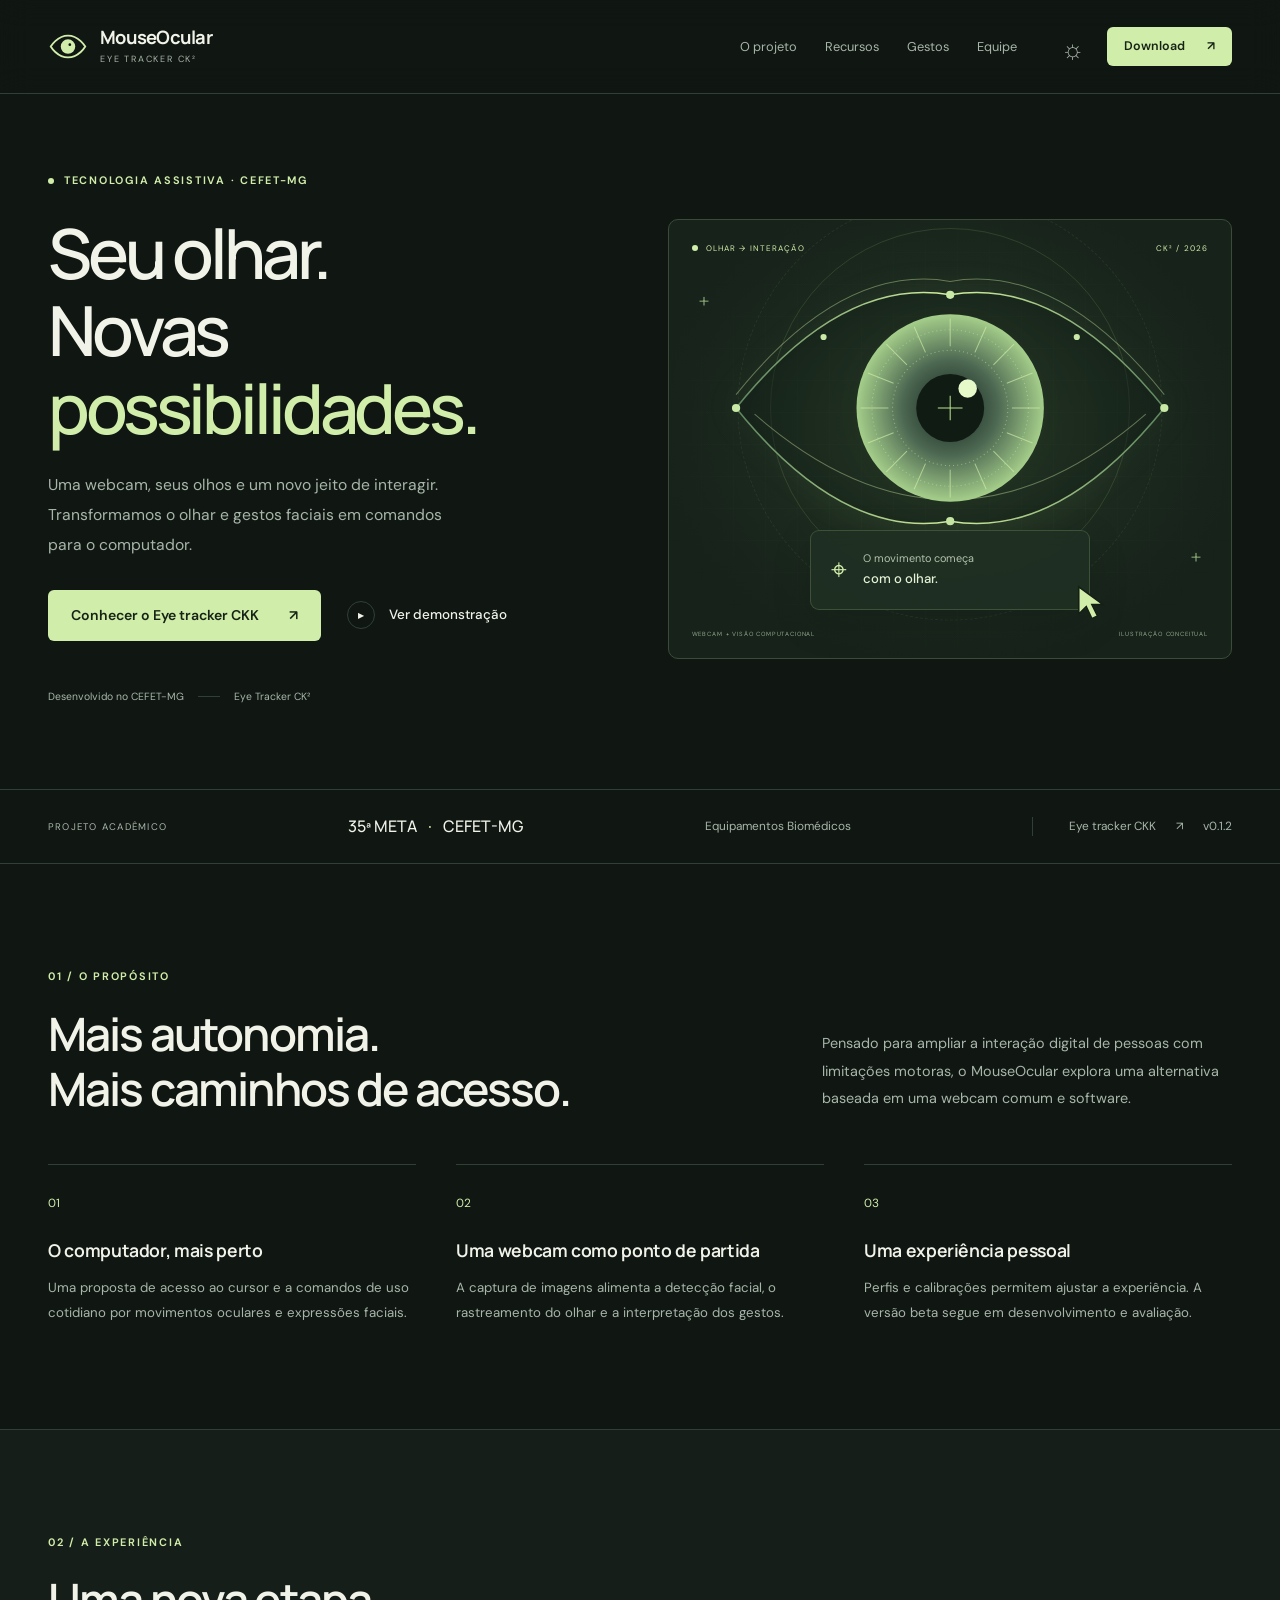
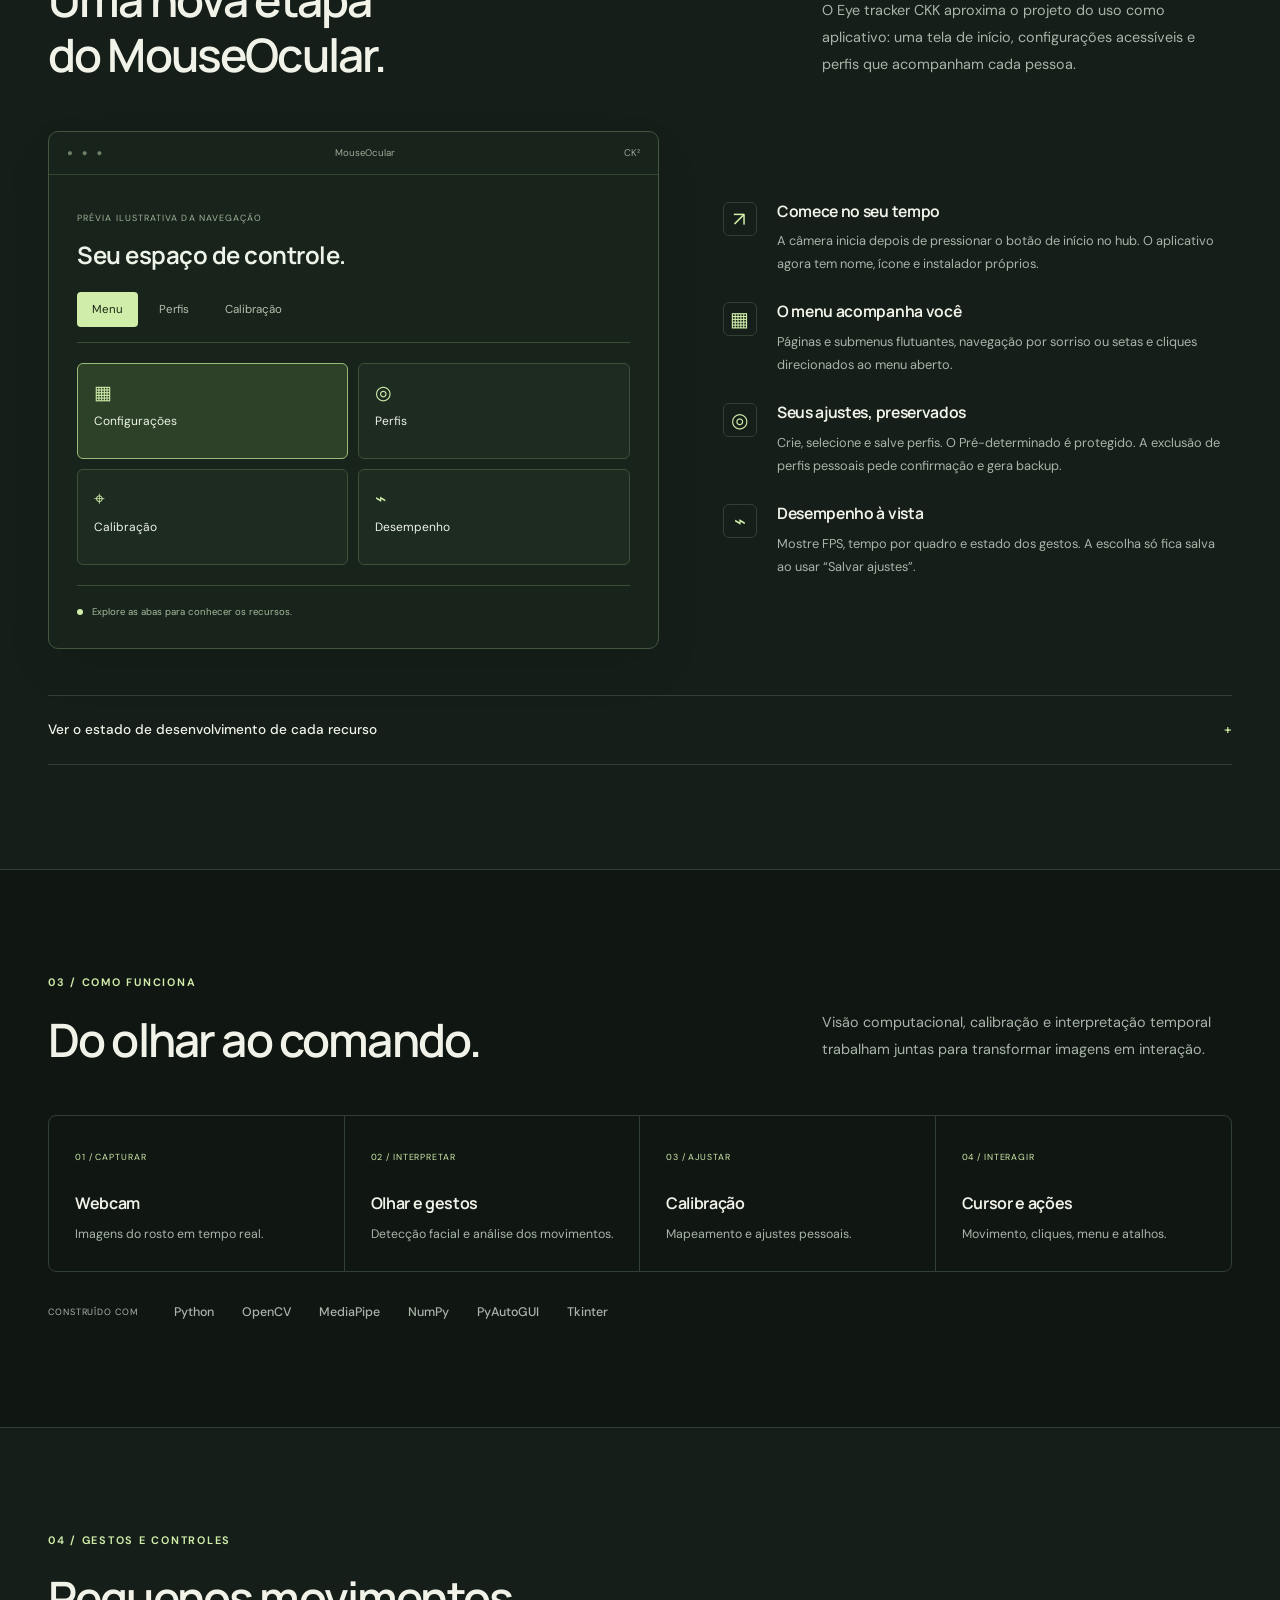
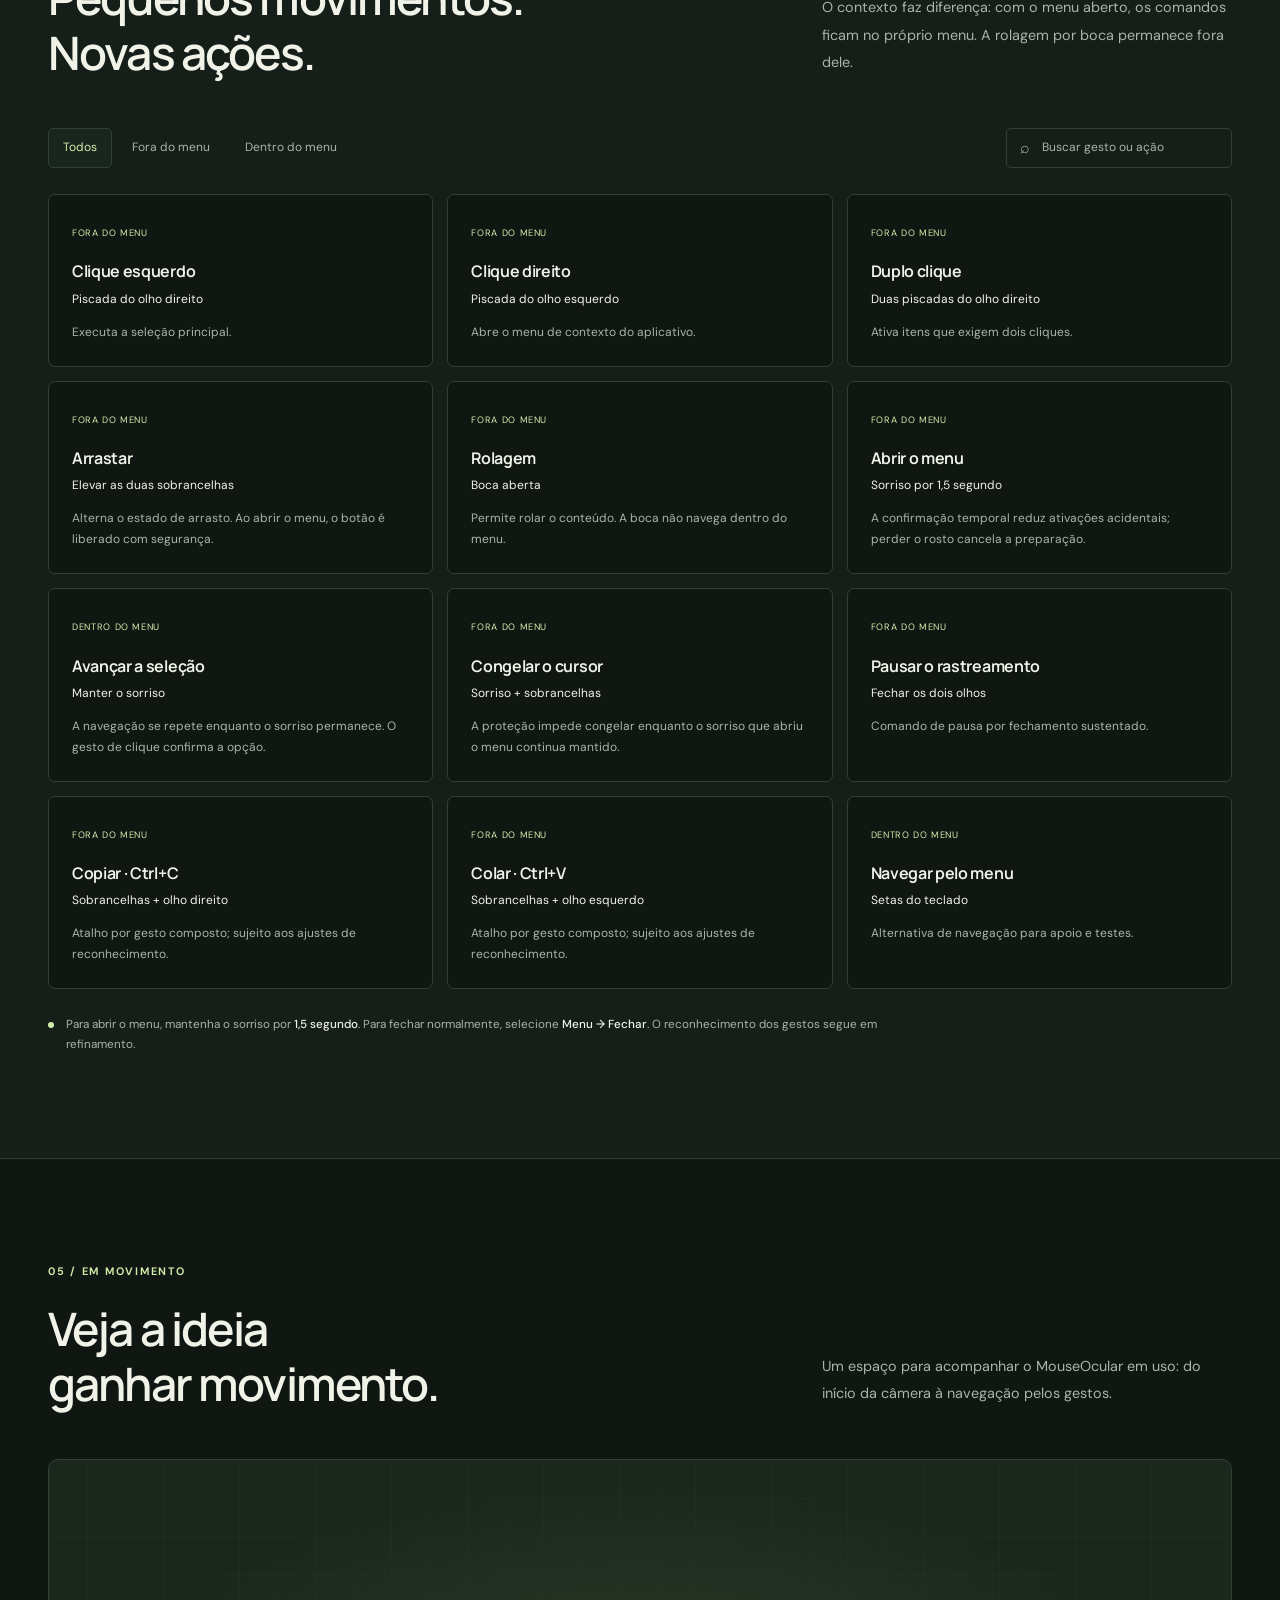
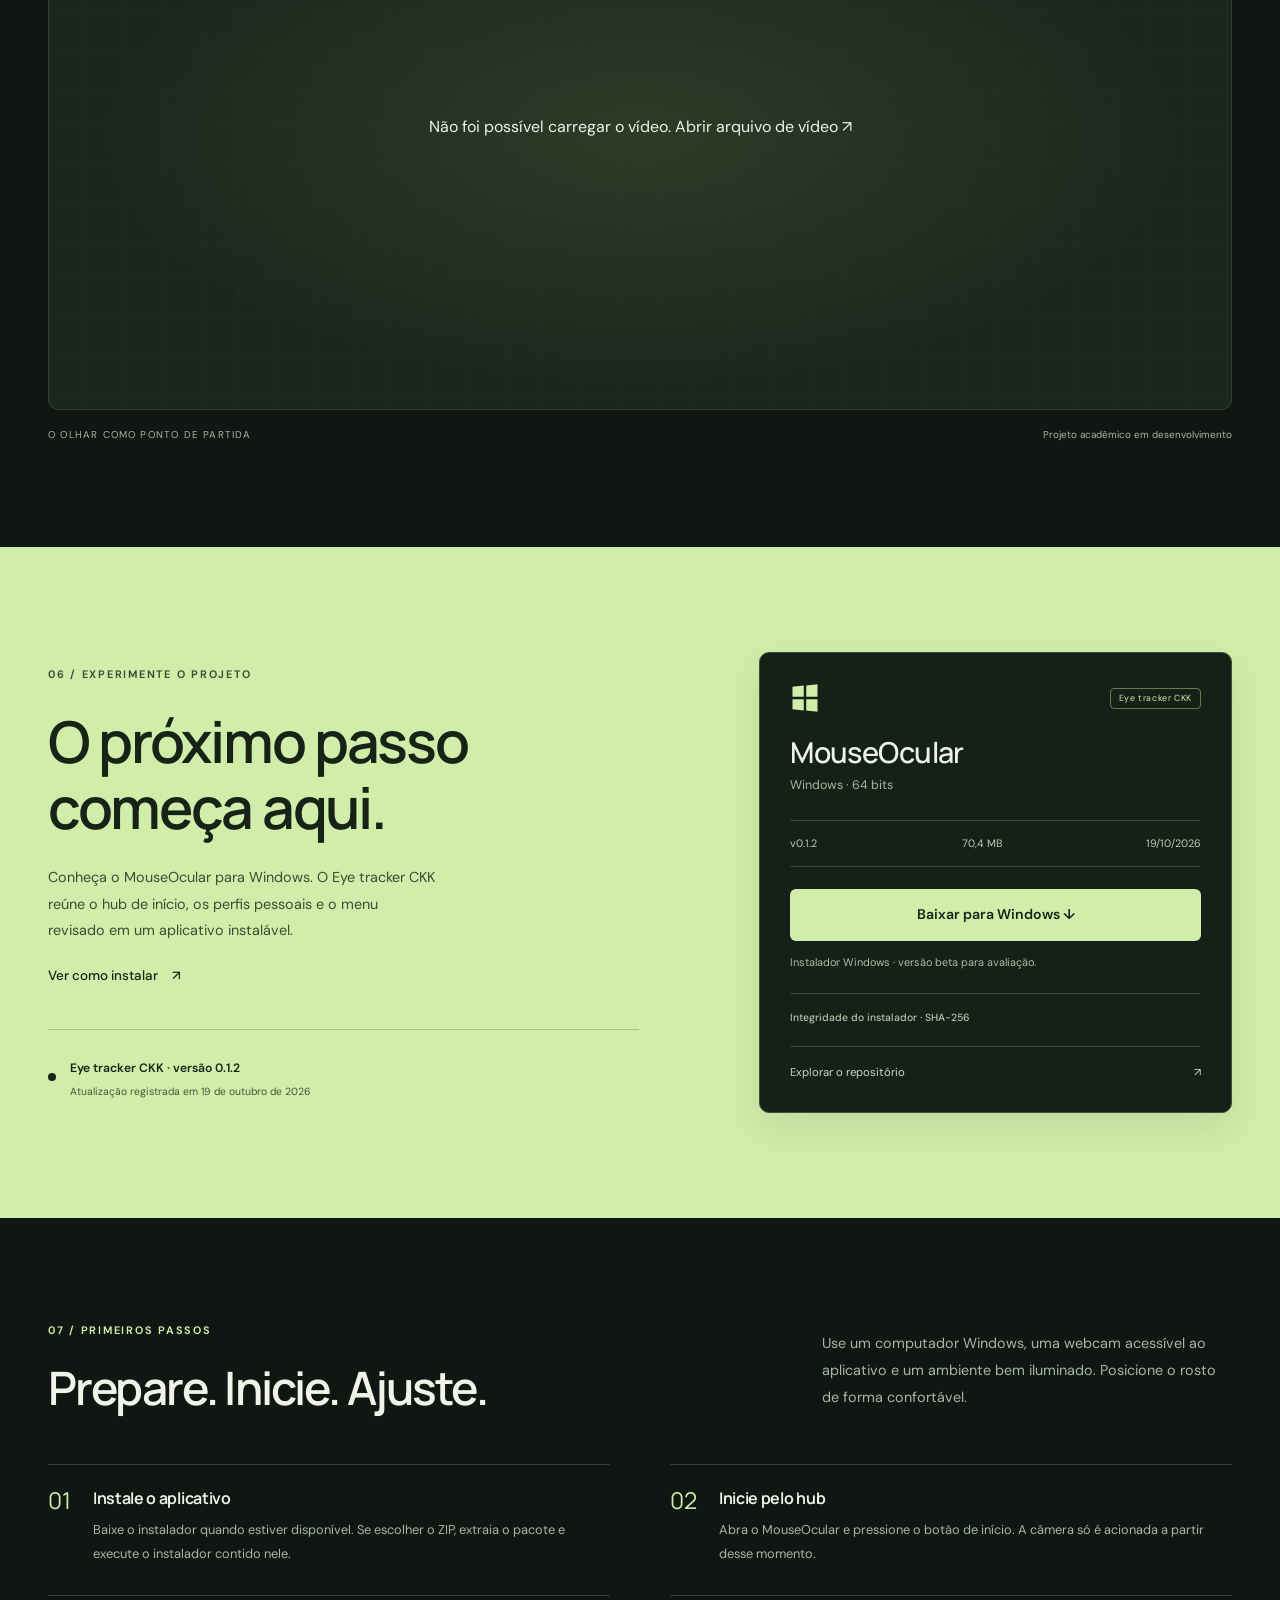
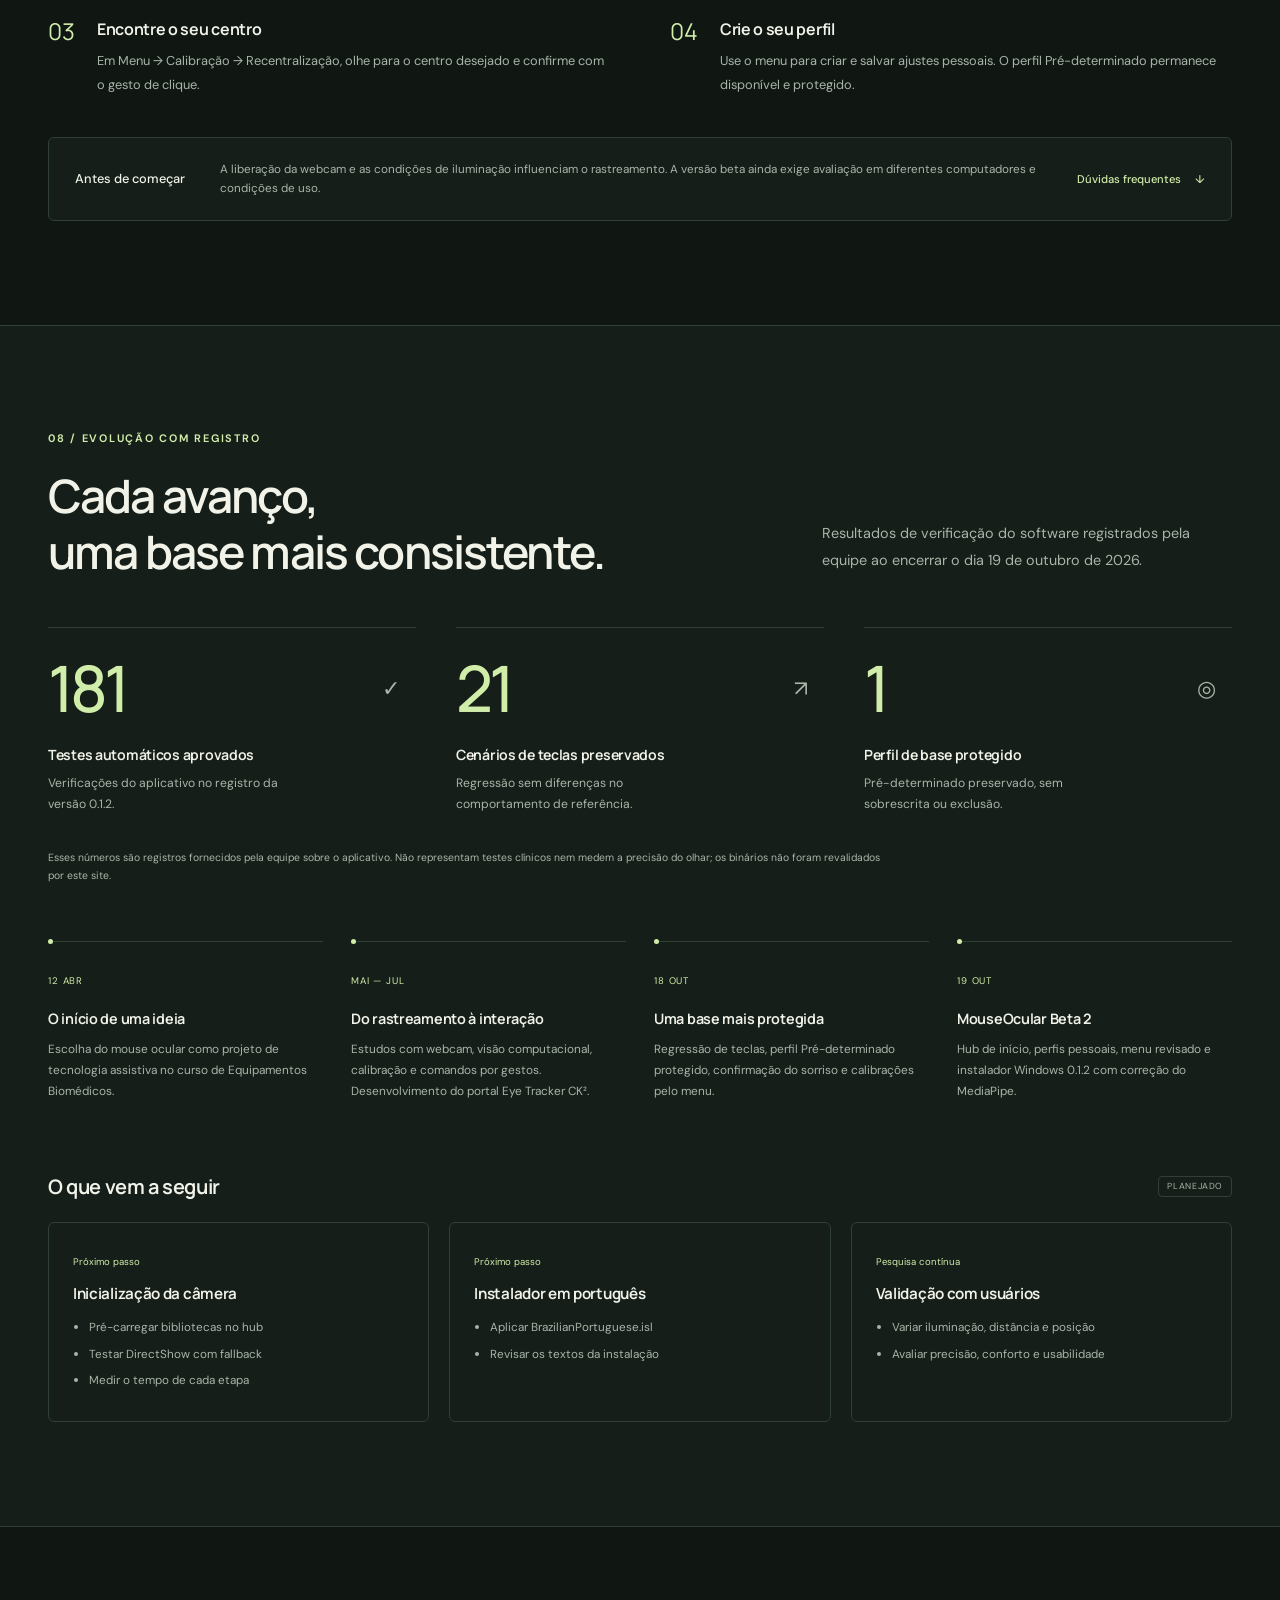
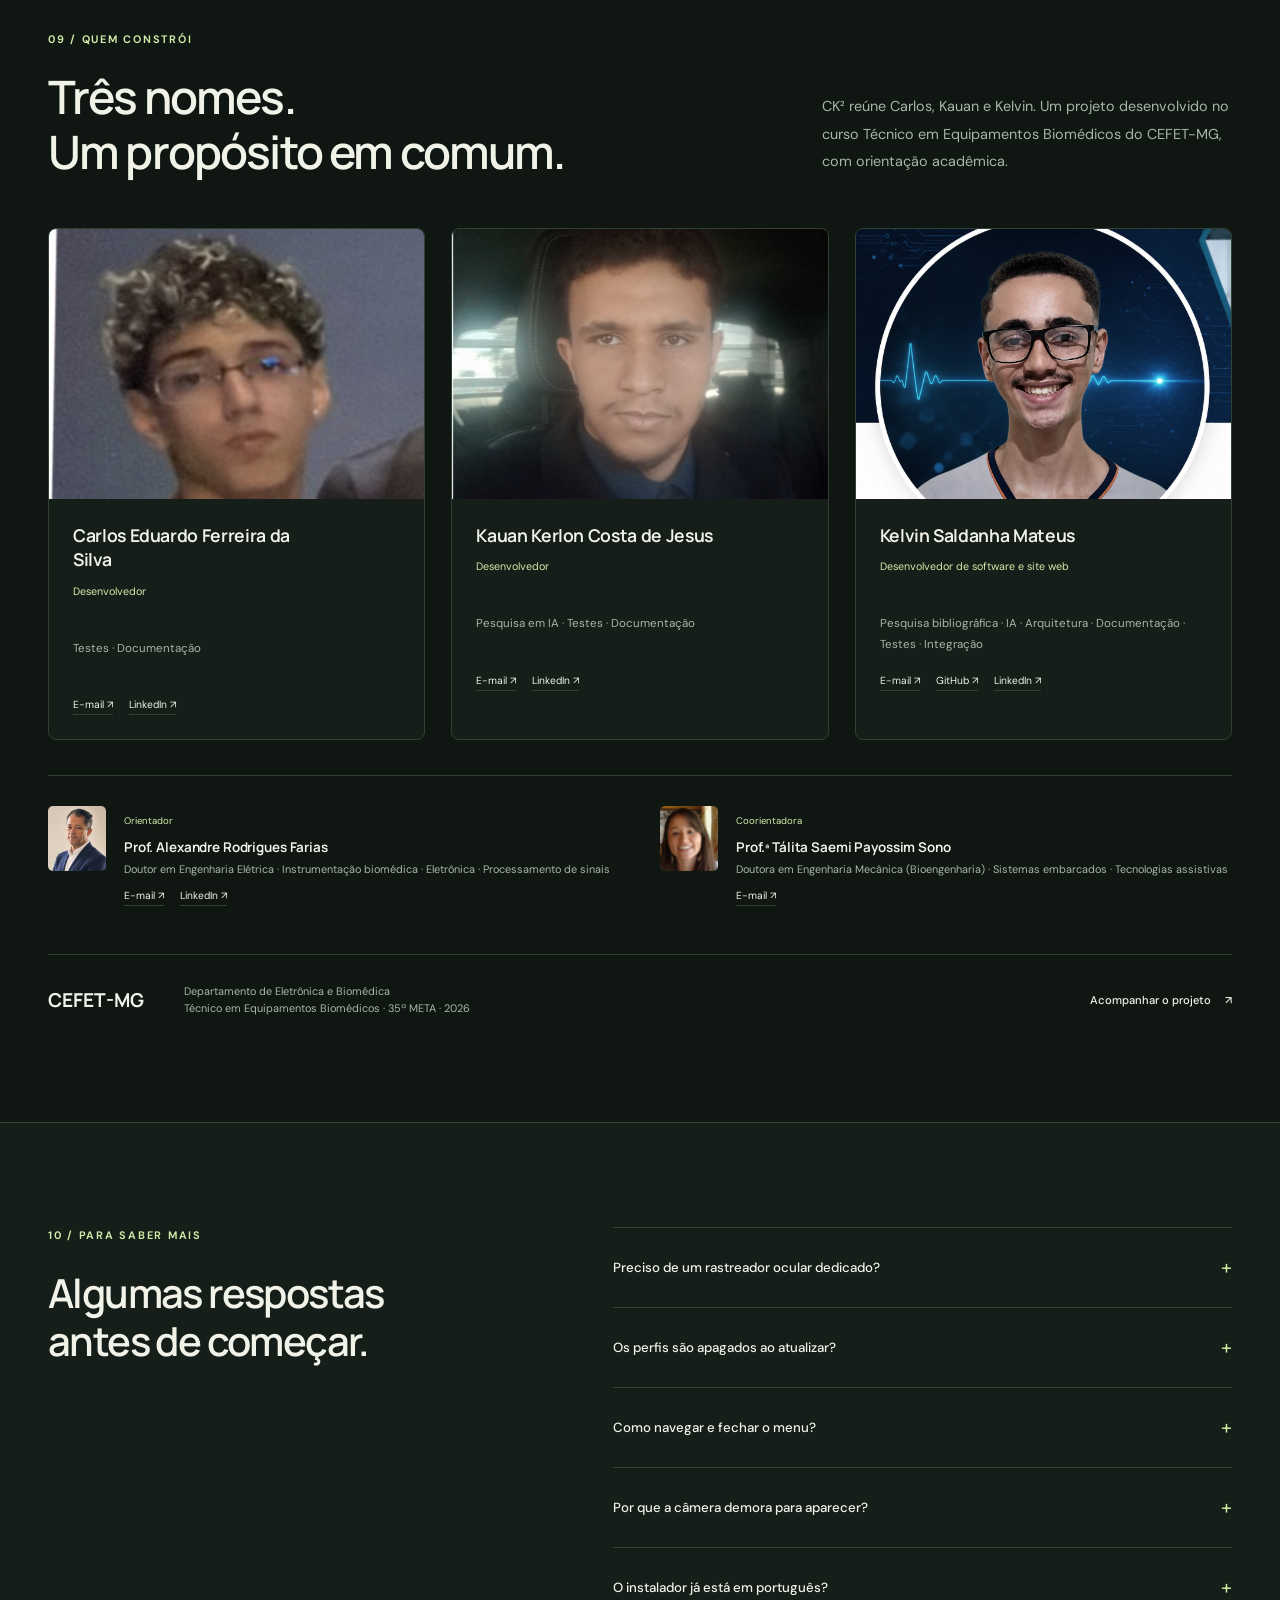
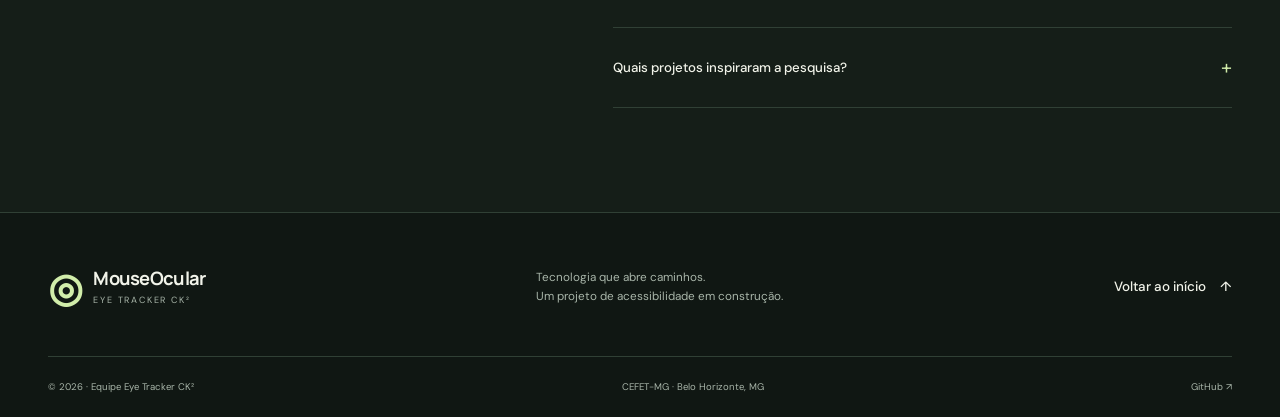
==== commit e1b0da0a: "Update project references from Beta 2 to Eye tracker CKK" ====
--- a/index.html
+++ b/index.html
@@ -34,7 +34,7 @@
 </h1>
 <p>Uma webcam, seus olhos e um novo jeito de interagir. Transformamos o olhar e gestos faciais em comandos para o computador.</p>
 <div class="actions">
-<a class="button" href="#download">Conhecer a Beta 2 <span aria-hidden="true">↗</span></a><a class="text-link" href="#video"><span class="play-small" aria-hidden="true">▶</span> Ver demonstração</a>
+<a class="button" href="#download">Conhecer o Eye tracker CKK <span aria-hidden="true">↗</span></a><a class="text-link" href="#video"><span class="play-small" aria-hidden="true">▶</span> Ver demonstração</a>
 </div>
 <div class="hero-foot">
 <span>Desenvolvido no CEFET-MG</span><span class="line"></span><span>Eye Tracker CK²</span>
@@ -60,7 +60,7 @@
 </div>
 </section>
 <div class="project-strip"><div class="container strip-inner">
-<span>PROJETO ACADÊMICO</span><strong>35ª META <span>·</span> CEFET-MG</strong><span>Equipamentos Biomédicos</span><span class="strip-tag">Beta 2 <span aria-hidden="true">↗</span> v0.1.2</span>
+<span>PROJETO ACADÊMICO</span><strong>35ª META <span>·</span> CEFET-MG</strong><span>Equipamentos Biomédicos</span><span class="strip-tag">Eye tracker CKK <span aria-hidden="true">↗</span> v0.1.2</span>
 </div></div>
 <section class="section container" id="projeto"><div class="split-heading">
 <div>
@@ -79,7 +79,7 @@
 <div>
 <span class="eyebrow">02 / A EXPERIÊNCIA</span><h2>Uma nova etapa<br>do MouseOcular.</h2>
 </div>
-<p>A Beta 2 aproxima o projeto do uso como aplicativo: uma tela de início, configurações acessíveis e perfis que acompanham cada pessoa.</p>
+<p>O Eye tracker CKK aproxima o projeto do uso como aplicativo: uma tela de início, configurações acessíveis e perfis que acompanham cada pessoa.</p>
 </div>
 <div class="experience-grid">
 <div class="interface-demo">
@@ -166,15 +166,15 @@
 <section class="section download-section" id="download"><div class="container download-layout">
 <div class="download-copy">
 <span class="eyebrow">06 / EXPERIMENTE O PROJETO</span><h2>O próximo passo<br>começa aqui.</h2>
-<p>Conheça o MouseOcular para Windows. A Beta 2 reúne o hub de início, os perfis pessoais e o menu revisado em um aplicativo instalável.</p>
+<p>Conheça o MouseOcular para Windows. O Eye tracker CKK reúne o hub de início, os perfis pessoais e o menu revisado em um aplicativo instalável.</p>
 <a class="text-link" href="#instalacao">Ver como instalar <span aria-hidden="true">↗</span></a><div class="release-summary">
 <span class="release-dot"></span><div>
-<strong>Beta 2 · versão 0.1.2</strong><small>Atualização registrada em 19 de outubro de 2026</small>
+<strong>Eye tracker CKK · versão 0.1.2</strong><small>Atualização registrada em 19 de outubro de 2026</small>
 </div>
 </div>
 </div>
 <article class="download-card"><div class="download-card-top">
-<svg viewbox="0 0 24 24" aria-hidden="true"><path d="M2 3l9-1v9H2V3Zm11-1 9-1v10h-9V2ZM2 13h9v9l-9-1v-8Zm11 0h9v10l-9-1v-9Z"></path></svg><span class="pill">BETA 2</span>
+<svg viewbox="0 0 24 24" aria-hidden="true"><path d="M2 3l9-1v9H2V3Zm11-1 9-1v10h-9V2ZM2 13h9v9l-9-1v-8Zm11 0h9v10l-9-1v-9Z"></path></svg><span class="pill">Eye tracker CKK</span>
 </div>
 <h3>MouseOcular</h3>
 <p class="download-platform" id="downloadPlatform">Windows · 64 bits</p>
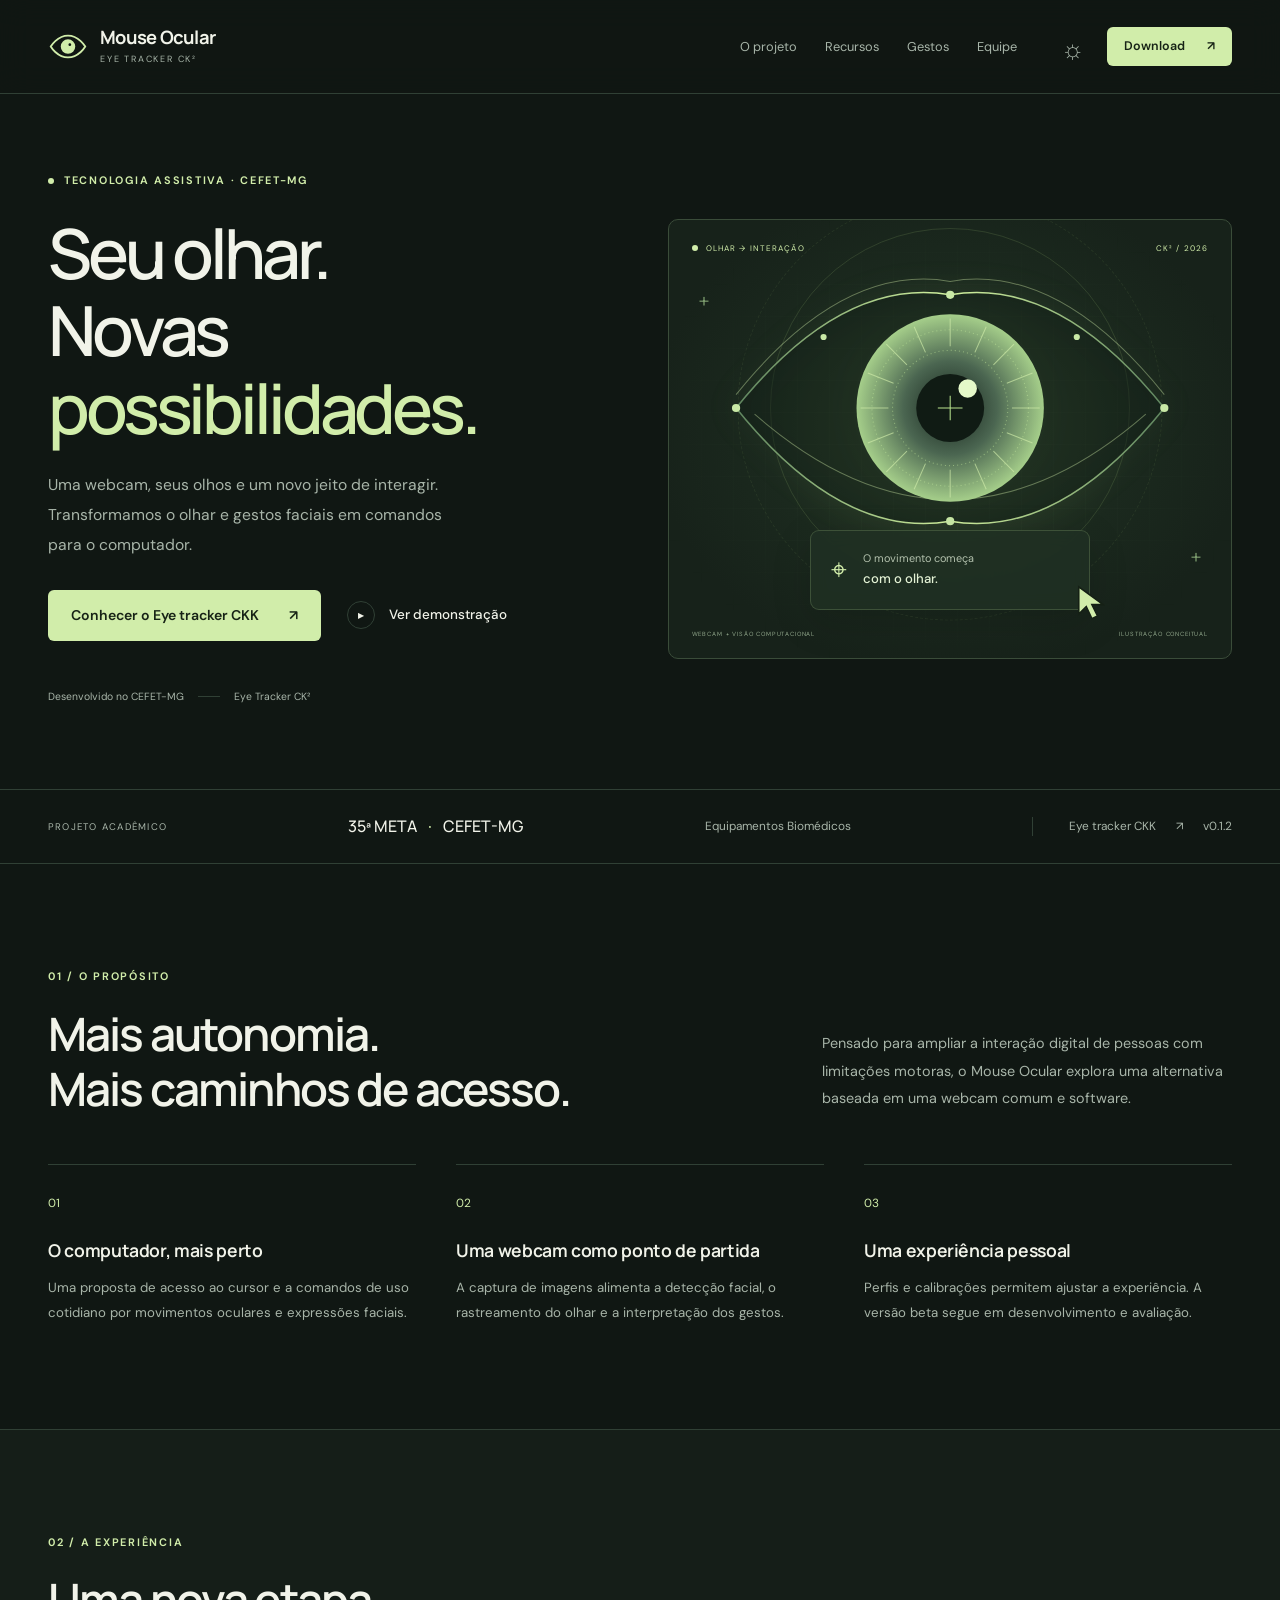
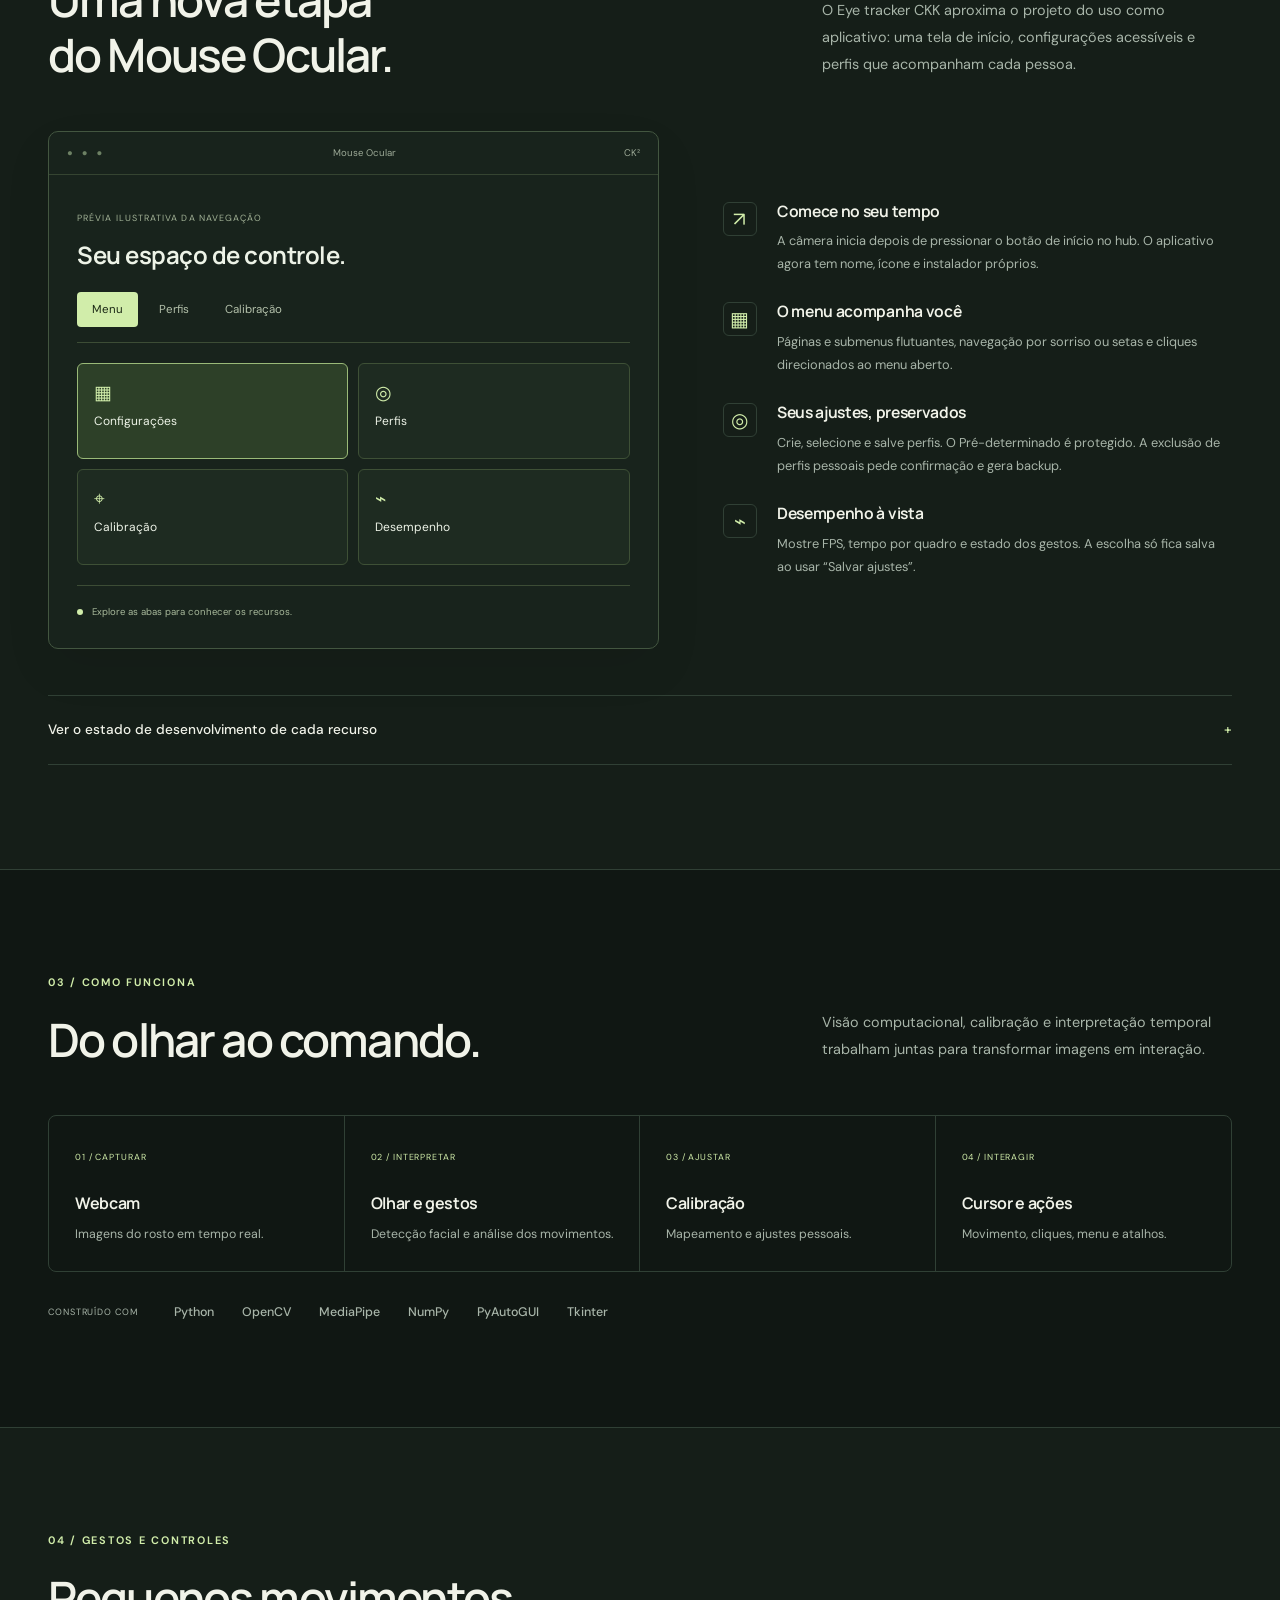
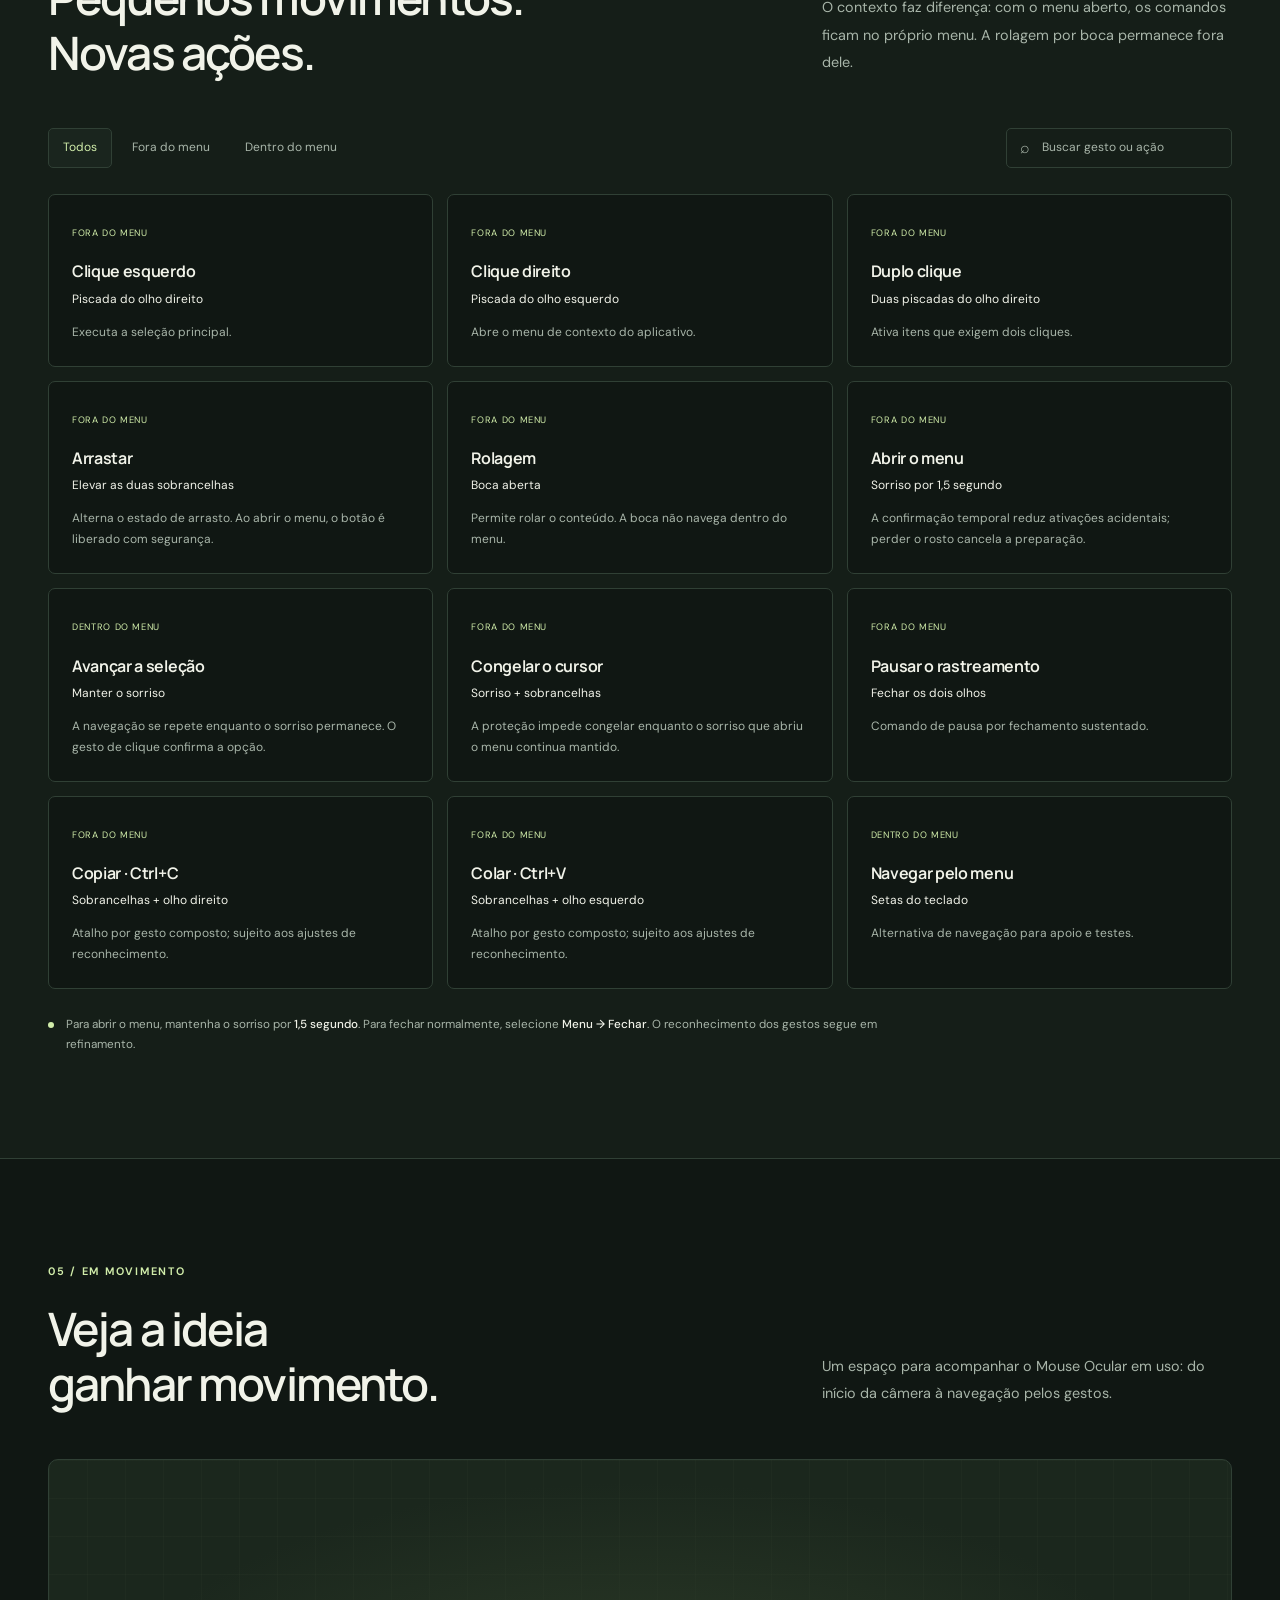
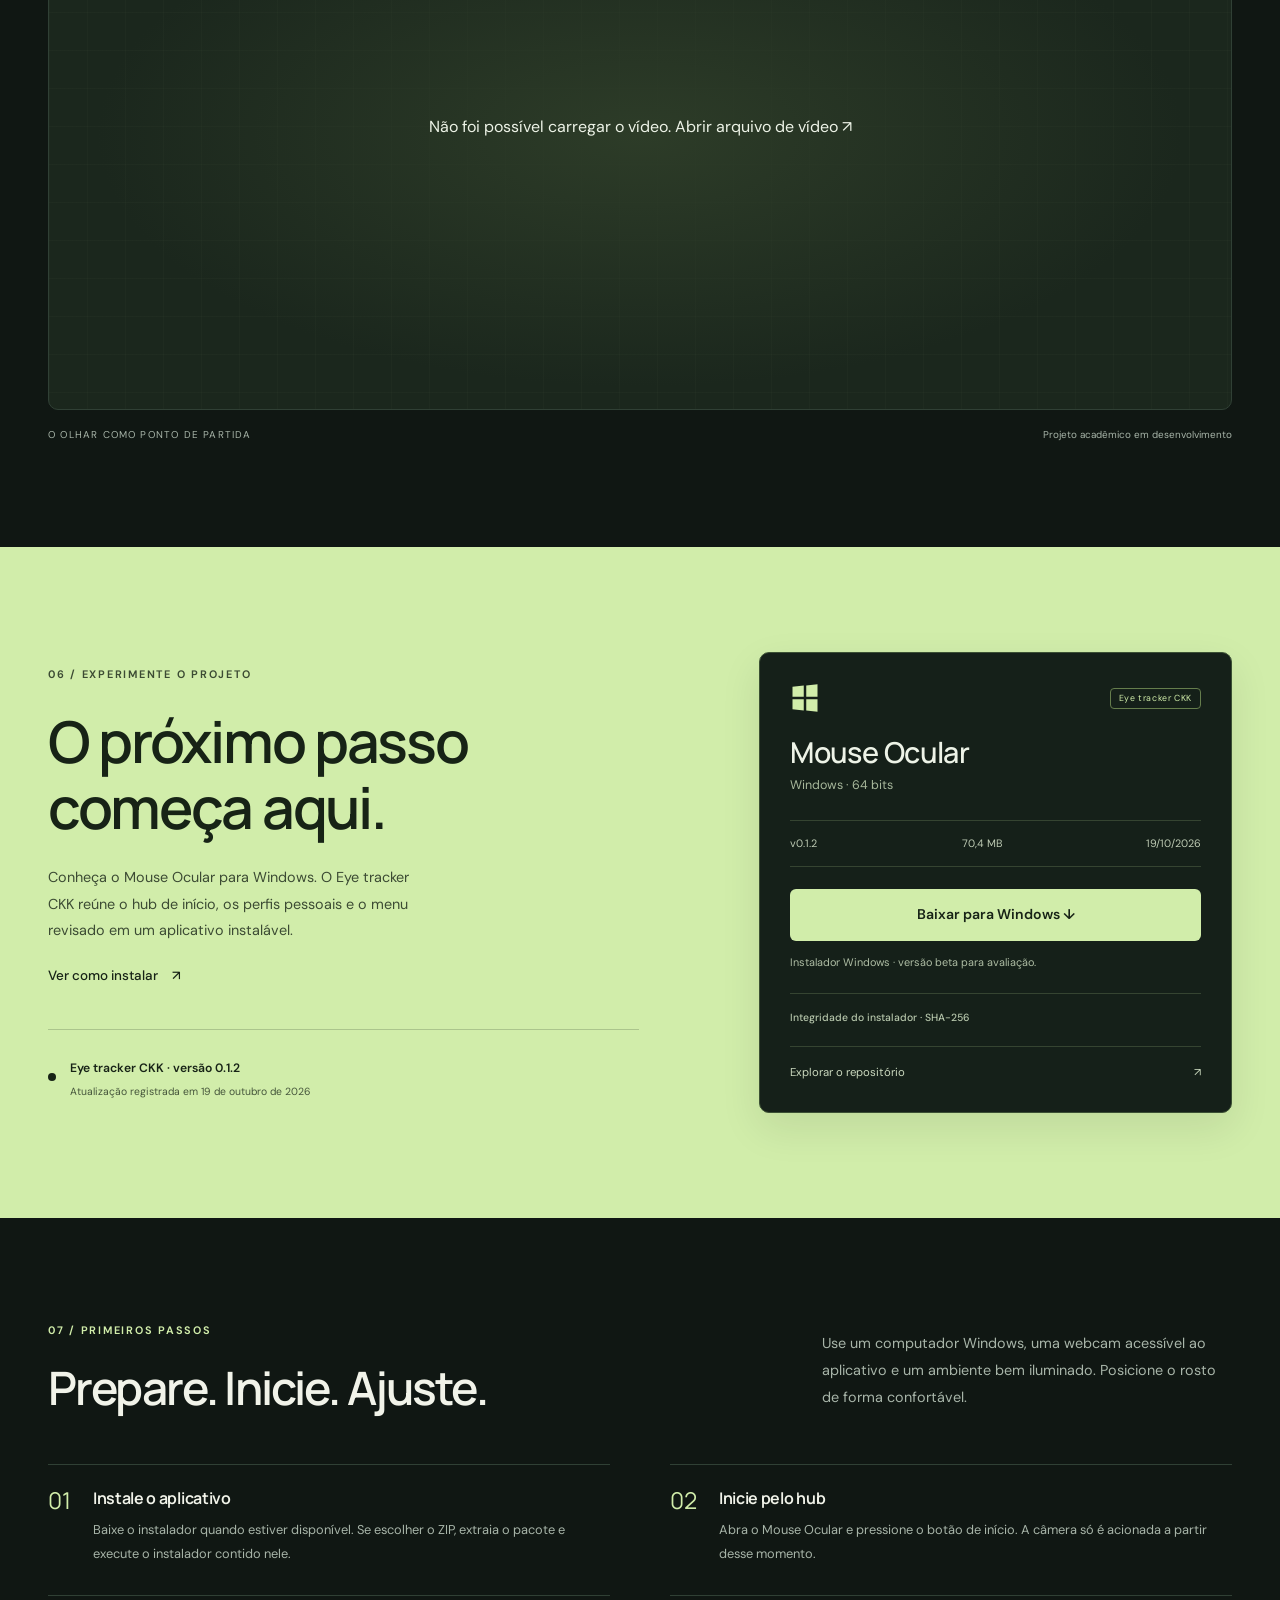
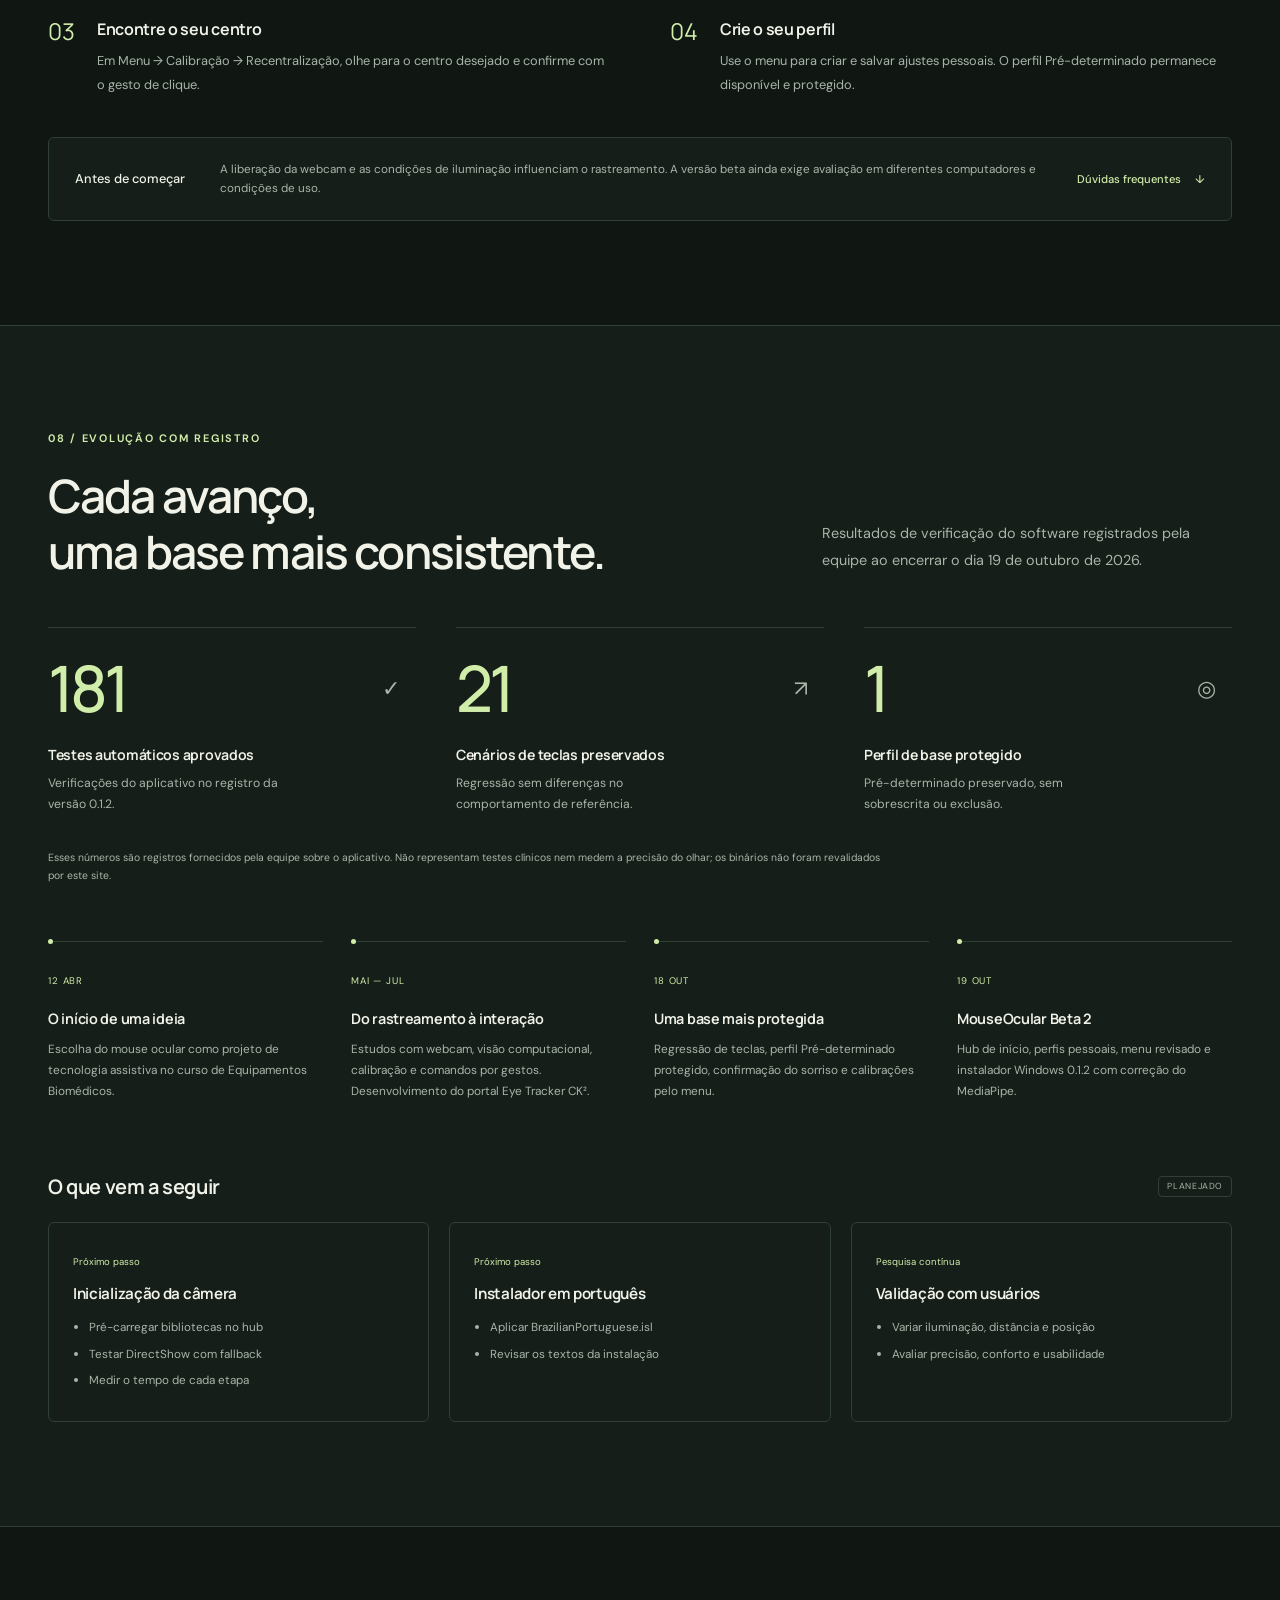
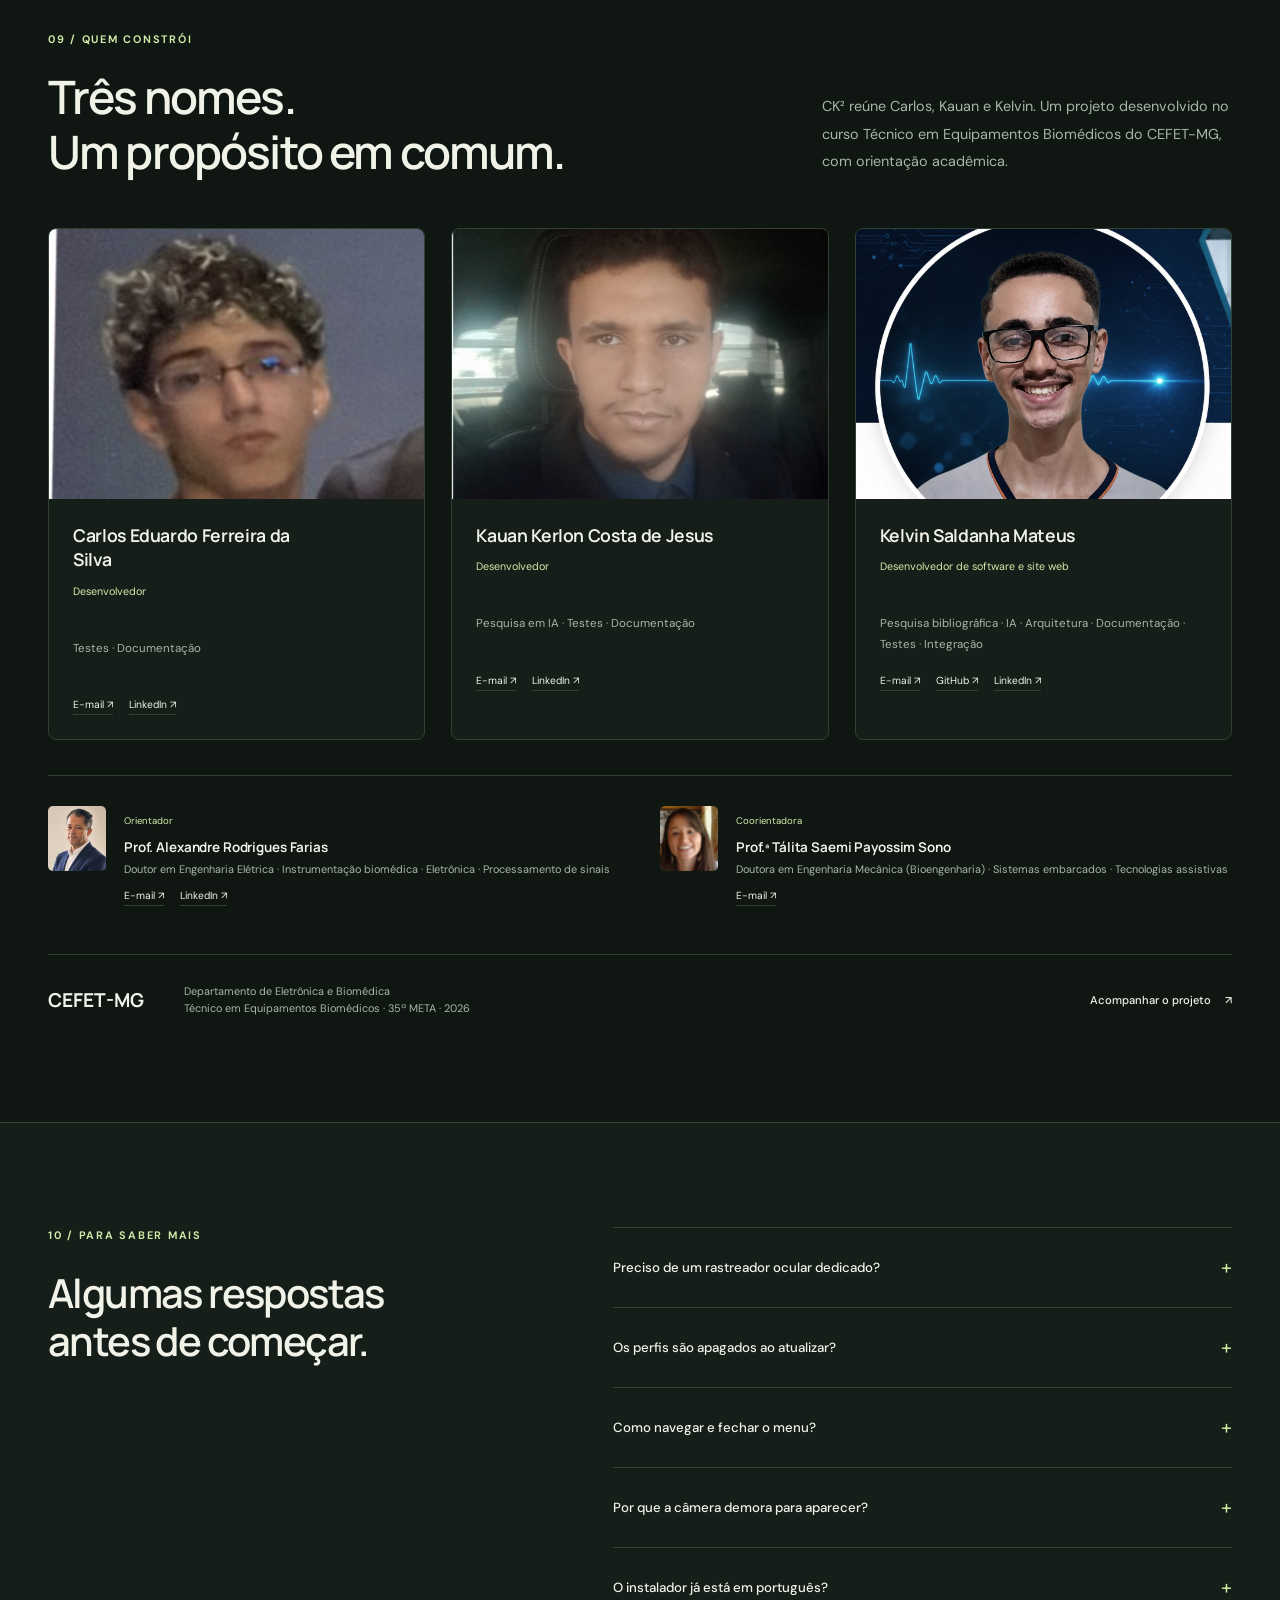
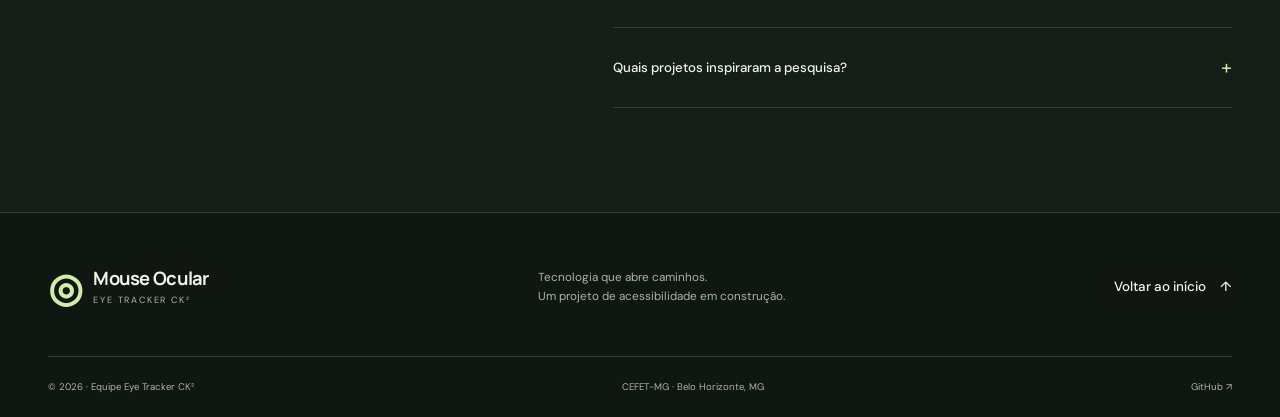
==== commit aabe168b: "Correct name formatting from 'MouseOcular' to 'Mouse Ocular'" ====
--- a/index.html
+++ b/index.html
@@ -4,12 +4,12 @@
 <meta charset="utf-8">
 <meta name="viewport" content="width=device-width,initial-scale=1">
 <meta name="theme-color" content="#101713">
-<meta name="description" content="MouseOcular — Eye Tracker CK². Um projeto do CEFET-MG que transforma o olhar e gestos faciais em comandos no computador, usando uma webcam.">
-<title>MouseOcular · O olhar abre possibilidades</title>
+<meta name="description" content="Mouse Ocular — Eye Tracker CK². Um projeto do CEFET-MG que transforma o olhar e gestos faciais em comandos no computador, usando uma webcam.">
+<title>Mouse Ocular · O olhar abre possibilidades</title>
 <link rel="canonical" href="https://kelvinsaldanha.github.io/Eye-tracker-CKK/">
 <meta property="og:type" content="website">
 <meta property="og:locale" content="pt_BR">
-<meta property="og:title" content="MouseOcular · Eye Tracker CK²">
+<meta property="og:title" content="Mouse Ocular · Eye Tracker CK²">
 <meta property="og:description" content="O olhar abre possibilidades. Conheça o projeto de tecnologia assistiva do CEFET-MG.">
 <meta property="og:image" content="https://kelvinsaldanha.github.io/Eye-tracker-CKK/assets/images/og-cover.svg">
 <link rel="icon" type="image/svg+xml" href="assets/icons/favicon.svg">
@@ -19,7 +19,7 @@
 <body>
 <a class="skip-link" href="#conteudo">Pular para o conteúdo</a>
 <header class="header"><div class="container header-inner">
-<a class="brand" href="#inicio" aria-label="MouseOcular, início"><svg viewbox="0 0 44 32" aria-hidden="true"><path d="M3 16S10 4 22 4s19 12 19 12-7 12-19 12S3 16 3 16Z"></path><circle cx="22" cy="16" r="7"></circle><circle cx="24" cy="14" r="1.5"></circle></svg><span>MouseOcular<small>EYE TRACKER CK²</small></span></a>
+<a class="brand" href="#inicio" aria-label="Mouse Ocular, início"><svg viewbox="0 0 44 32" aria-hidden="true"><path d="M3 16S10 4 22 4s19 12 19 12-7 12-19 12S3 16 3 16Z"></path><circle cx="22" cy="16" r="7"></circle><circle cx="24" cy="14" r="1.5"></circle></svg><span>Mouse Ocular<small>EYE TRACKER CK²</small></span></a>
 <nav id="mainNav" aria-label="Navegação principal"><a href="#projeto">O projeto</a><a href="#funcionalidades">Recursos</a><a href="#gestos">Gestos</a><a href="#equipe">Equipe</a></nav>
 <div class="header-actions">
 <button class="icon-button" id="themeButton" aria-label="Ativar tema claro" title="Alternar tema"><span aria-hidden="true">☼</span></button><a class="button small header-download" href="#download">Download <span aria-hidden="true">↗</span></a><button class="icon-button mobile-toggle" id="menuButton" aria-label="Abrir navegação" aria-expanded="false" aria-controls="mainNav"><span aria-hidden="true">☰</span></button>
@@ -66,7 +66,7 @@
 <div>
 <span class="eyebrow">01 / O PROPÓSITO</span><h2>Mais autonomia.<br>Mais caminhos de acesso.</h2>
 </div>
-<p>Pensado para ampliar a interação digital de pessoas com limitações motoras, o MouseOcular explora uma alternativa baseada em uma webcam comum e software.</p>
+<p>Pensado para ampliar a interação digital de pessoas com limitações motoras, o Mouse Ocular explora uma alternativa baseada em uma webcam comum e software.</p>
 </div>
 <div class="purpose-grid">
 <article><span class="number">01</span><h3>O computador, mais perto</h3>
@@ -77,14 +77,14 @@
 <section class="section surface-section" id="funcionalidades"><div class="container">
 <div class="split-heading">
 <div>
-<span class="eyebrow">02 / A EXPERIÊNCIA</span><h2>Uma nova etapa<br>do MouseOcular.</h2>
+<span class="eyebrow">02 / A EXPERIÊNCIA</span><h2>Uma nova etapa<br>do Mouse Ocular.</h2>
 </div>
 <p>O Eye tracker CKK aproxima o projeto do uso como aplicativo: uma tela de início, configurações acessíveis e perfis que acompanham cada pessoa.</p>
 </div>
 <div class="experience-grid">
 <div class="interface-demo">
 <div class="window-bar">
-<span class="window-dots">● ● ●</span><span>MouseOcular</span><span>CK²</span>
+<span class="window-dots">● ● ●</span><span>Mouse Ocular</span><span>CK²</span>
 </div>
 <div class="demo-body">
 <span class="mini-label">PRÉVIA ILUSTRATIVA DA NAVEGAÇÃO</span><h3>Seu espaço de controle.</h3>
@@ -153,12 +153,12 @@
 <div>
 <span class="eyebrow">05 / EM MOVIMENTO</span><h2>Veja a ideia<br>ganhar movimento.</h2>
 </div>
-<p>Um espaço para acompanhar o MouseOcular em uso: do início da câmera à navegação pelos gestos.</p>
+<p>Um espaço para acompanhar o Mouse Ocular em uso: do início da câmera à navegação pelos gestos.</p>
 </div>
 <div class="video-shell" id="videoContainer"><div class="video-empty">
 <span class="large-play" aria-hidden="true">▶</span><h3>Demonstração em breve</h3>
 <p>O vídeo do projeto ainda não foi disponibilizado.</p>
-<span class="mini-label">MOUSEOCULAR · EYE TRACKER CK²</span>
+<span class="mini-label">Mouse Ocular · EYE TRACKER CK²</span>
 </div></div>
 <div class="video-caption">
 <span>O OLHAR COMO PONTO DE PARTIDA</span><span>Projeto acadêmico em desenvolvimento</span>
@@ -166,7 +166,7 @@
 <section class="section download-section" id="download"><div class="container download-layout">
 <div class="download-copy">
 <span class="eyebrow">06 / EXPERIMENTE O PROJETO</span><h2>O próximo passo<br>começa aqui.</h2>
-<p>Conheça o MouseOcular para Windows. O Eye tracker CKK reúne o hub de início, os perfis pessoais e o menu revisado em um aplicativo instalável.</p>
+<p>Conheça o Mouse Ocular para Windows. O Eye tracker CKK reúne o hub de início, os perfis pessoais e o menu revisado em um aplicativo instalável.</p>
 <a class="text-link" href="#instalacao">Ver como instalar <span aria-hidden="true">↗</span></a><div class="release-summary">
 <span class="release-dot"></span><div>
 <strong>Eye tracker CKK · versão 0.1.2</strong><small>Atualização registrada em 19 de outubro de 2026</small>
@@ -176,7 +176,7 @@
 <article class="download-card"><div class="download-card-top">
 <svg viewbox="0 0 24 24" aria-hidden="true"><path d="M2 3l9-1v9H2V3Zm11-1 9-1v10h-9V2ZM2 13h9v9l-9-1v-8Zm11 0h9v10l-9-1v-9Z"></path></svg><span class="pill">Eye tracker CKK</span>
 </div>
-<h3>MouseOcular</h3>
+<h3>Mouse Ocular</h3>
 <p class="download-platform" id="downloadPlatform">Windows · 64 bits</p>
 <div class="file-meta">
 <span id="releaseVersion">v0.1.2</span><span id="releaseSize">70,4 MB</span><span id="releaseDate">19/10/2026</span>
@@ -201,7 +201,7 @@
 <li>
 <span>02</span><div>
 <h3>Inicie pelo hub</h3>
-<p>Abra o MouseOcular e pressione o botão de início. A câmera só é acionada a partir desse momento.</p>
+<p>Abra o Mouse Ocular e pressione o botão de início. A câmera só é acionada a partir desse momento.</p>
 </div>
 </li>
 <li>
@@ -264,7 +264,7 @@
 </div></section>
 </main>
 <footer><div class="container footer-top">
-<a class="brand" href="#inicio"><span class="footer-eye" aria-hidden="true">◎</span><span>MouseOcular<small>EYE TRACKER CK²</small></span></a><p>Tecnologia que abre caminhos.<br>Um projeto de acessibilidade em construção.</p>
+<a class="brand" href="#inicio"><span class="footer-eye" aria-hidden="true">◎</span><span>Mouse Ocular<small>EYE TRACKER CK²</small></span></a><p>Tecnologia que abre caminhos.<br>Um projeto de acessibilidade em construção.</p>
 <a class="text-link" href="#inicio">Voltar ao início <span aria-hidden="true">↑</span></a>
 </div>
 <div class="container footer-bottom">
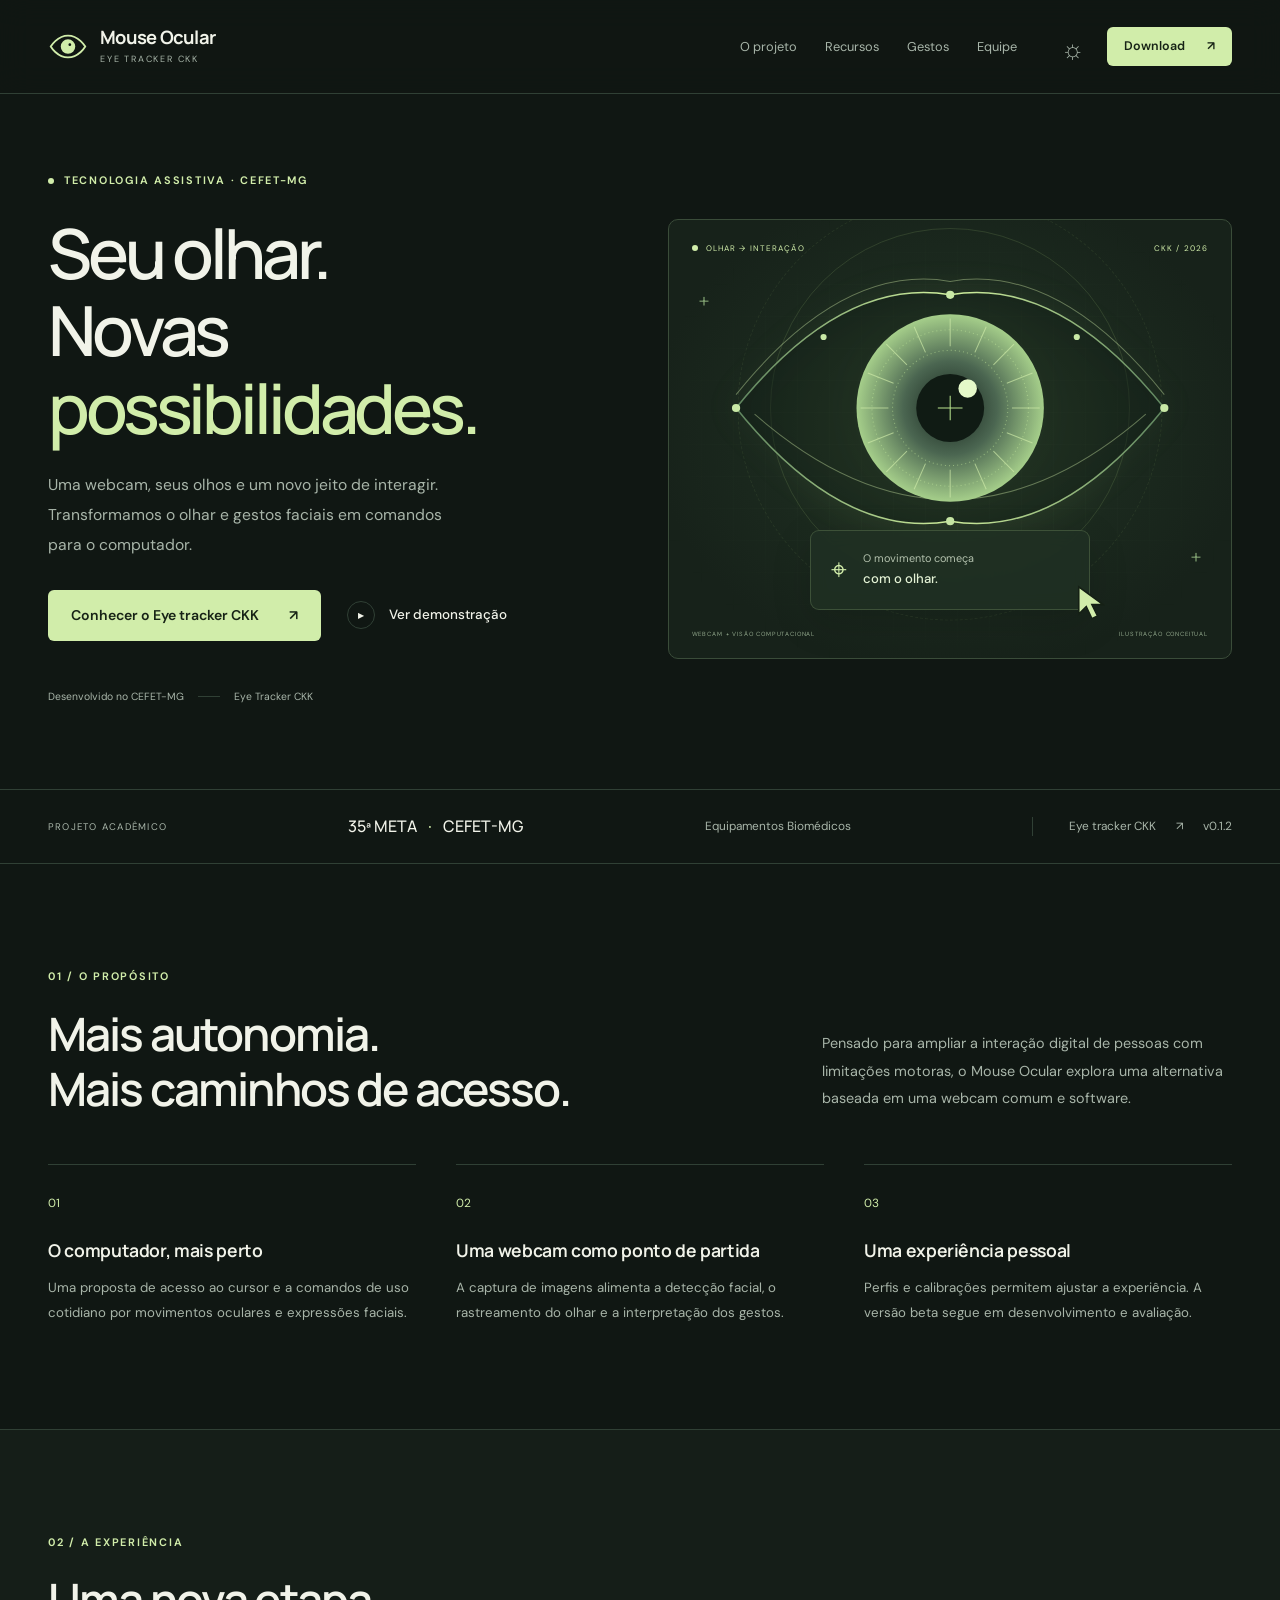
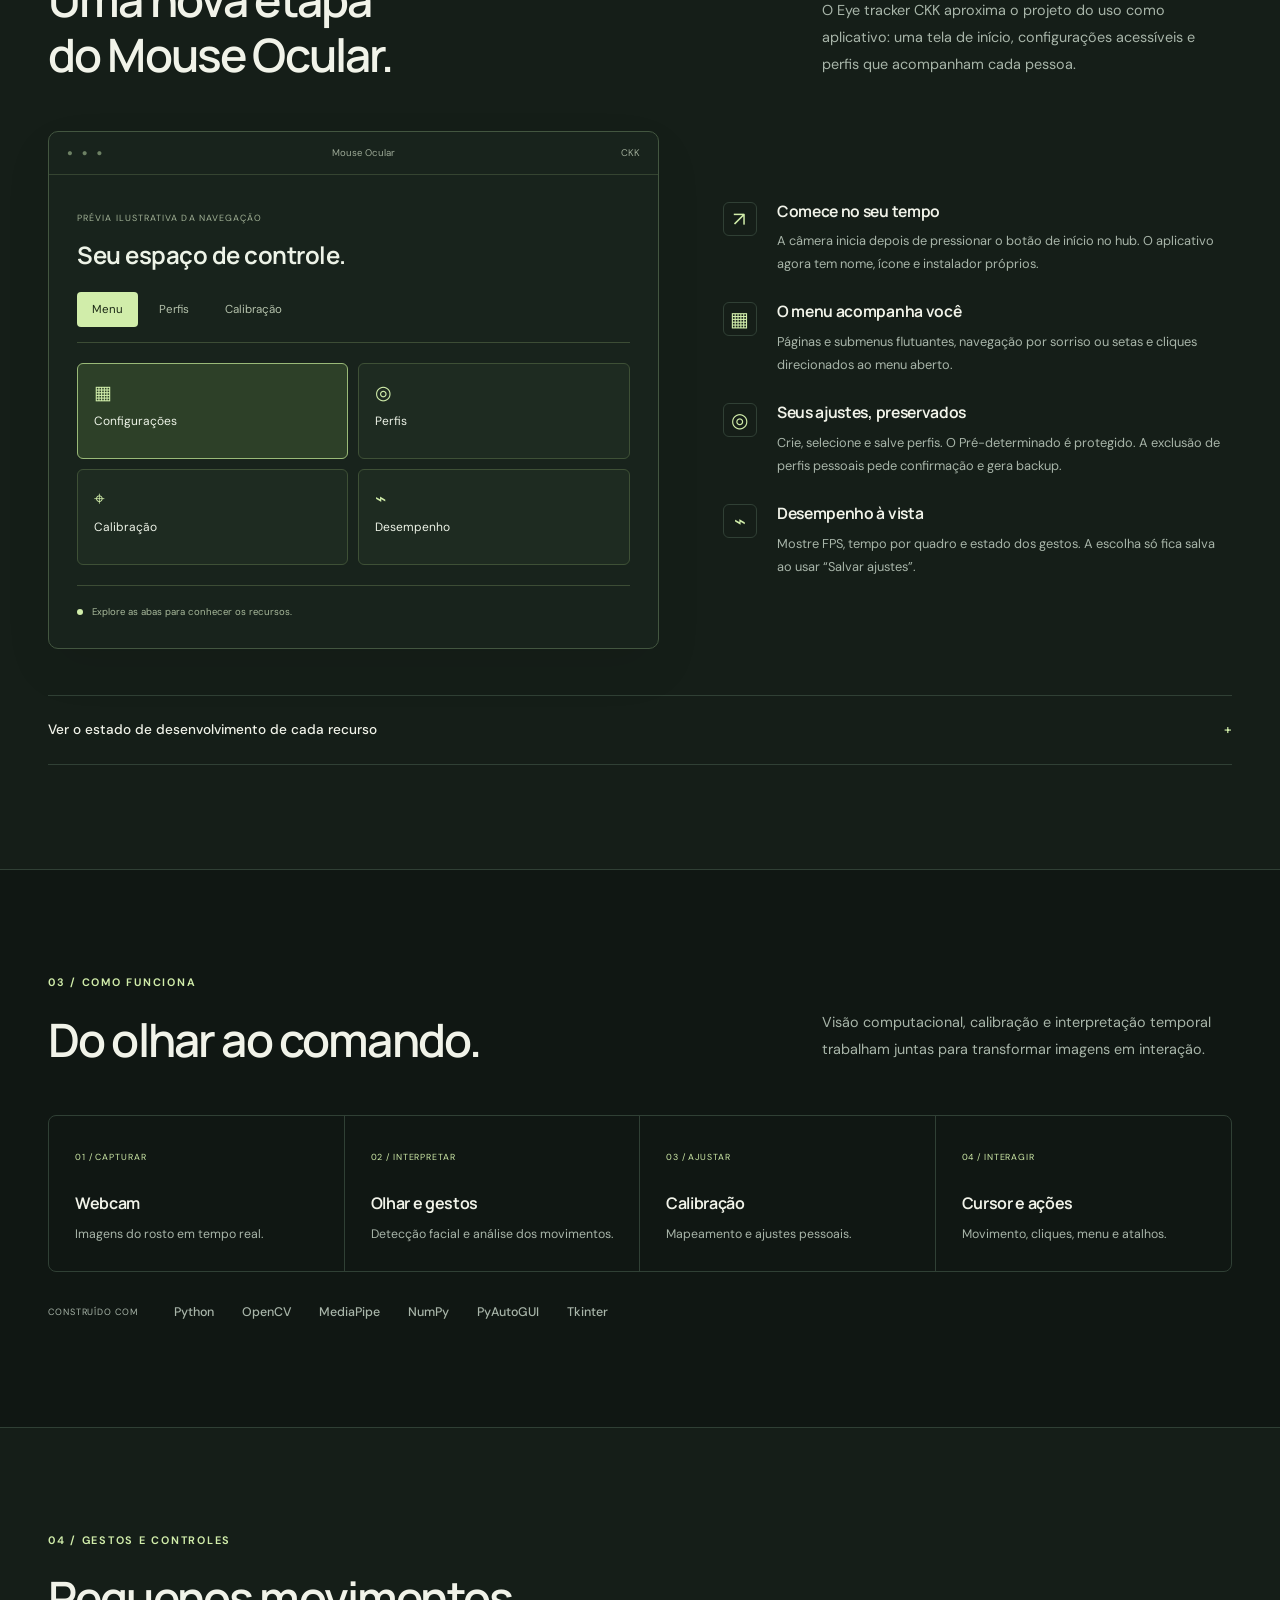
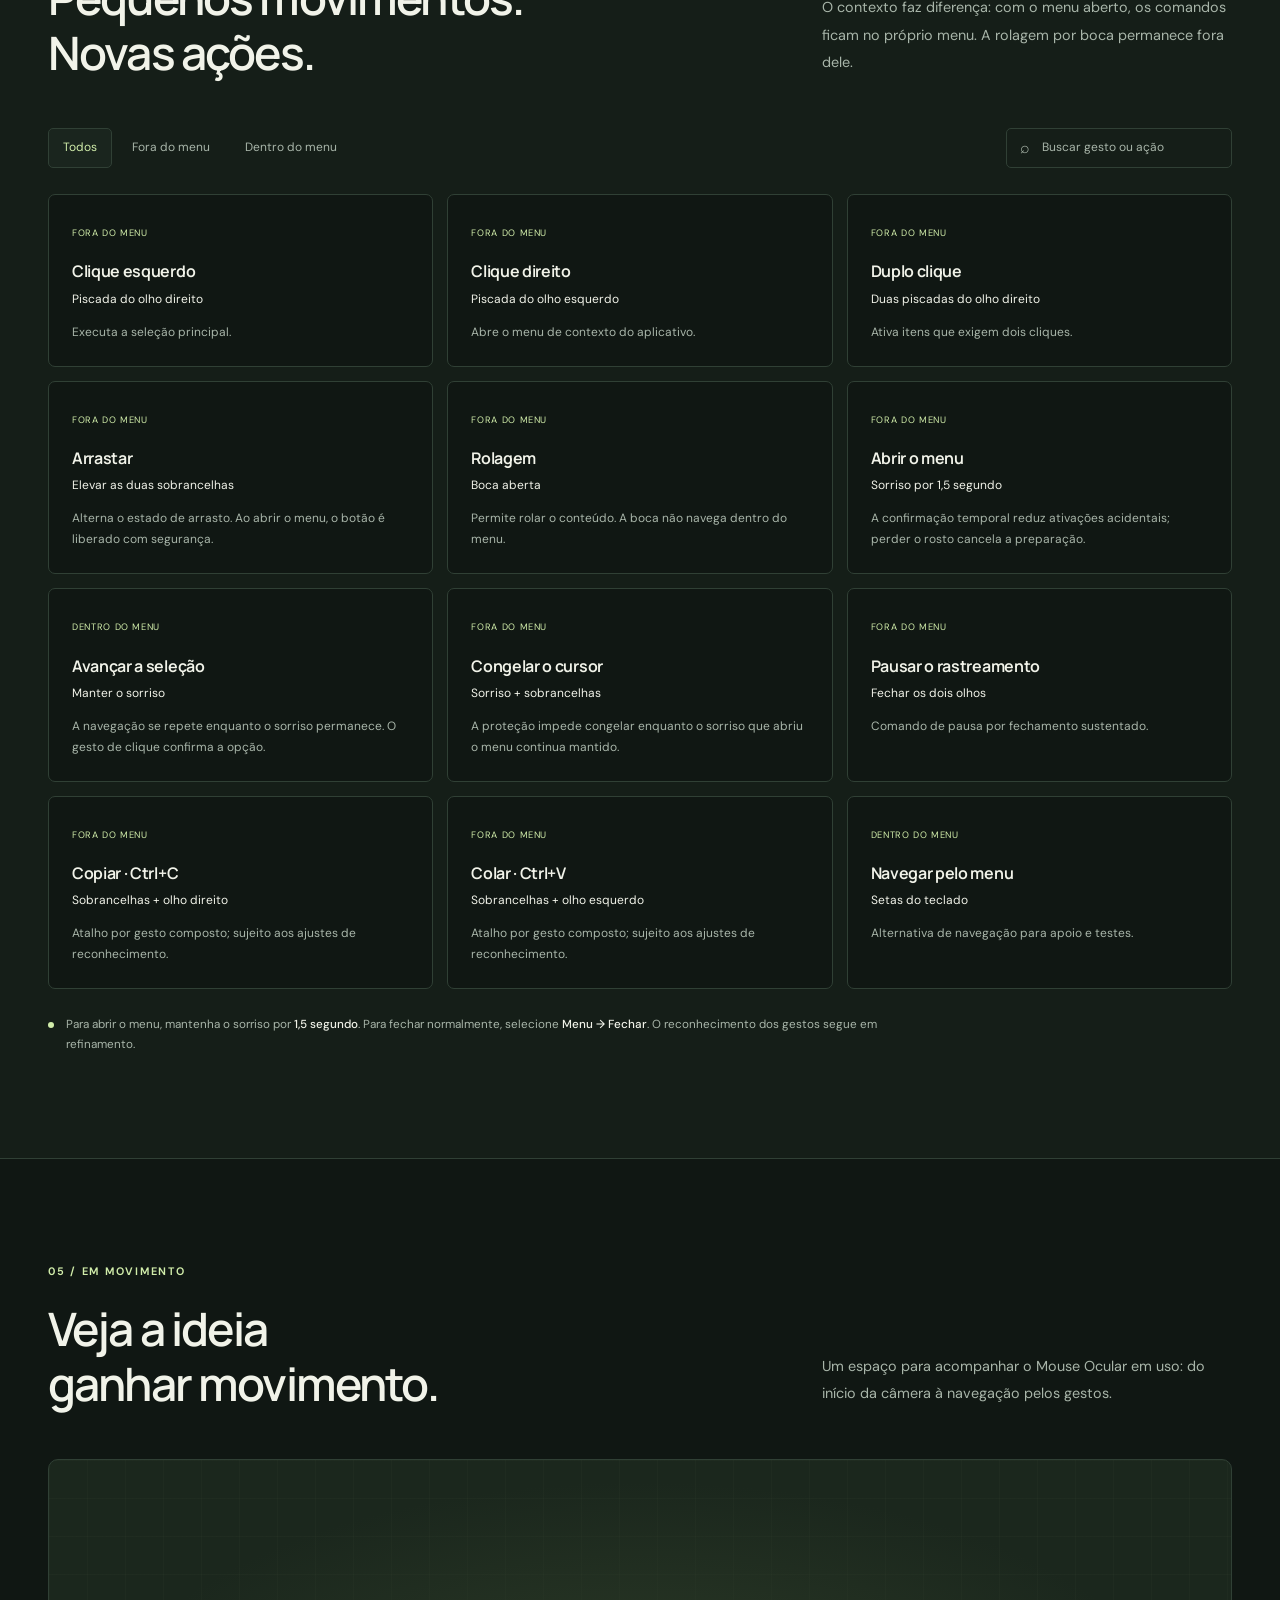
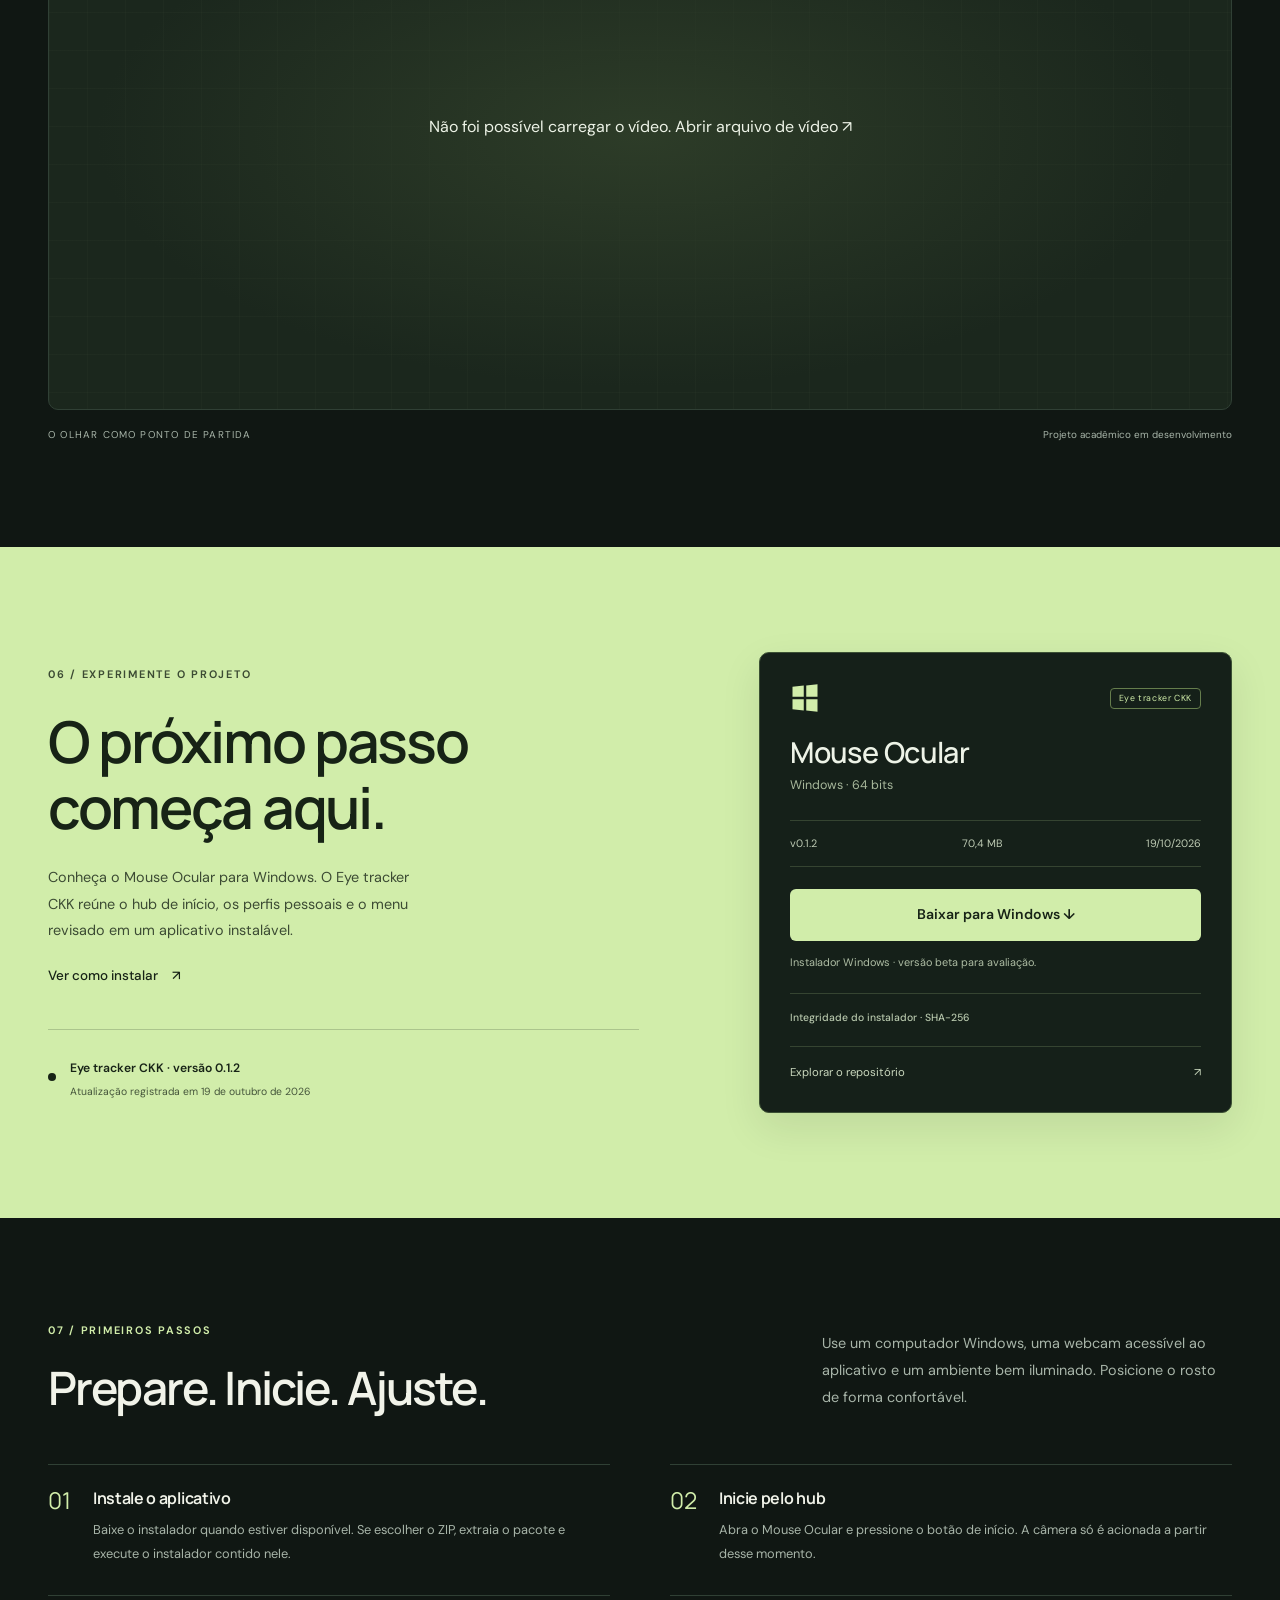
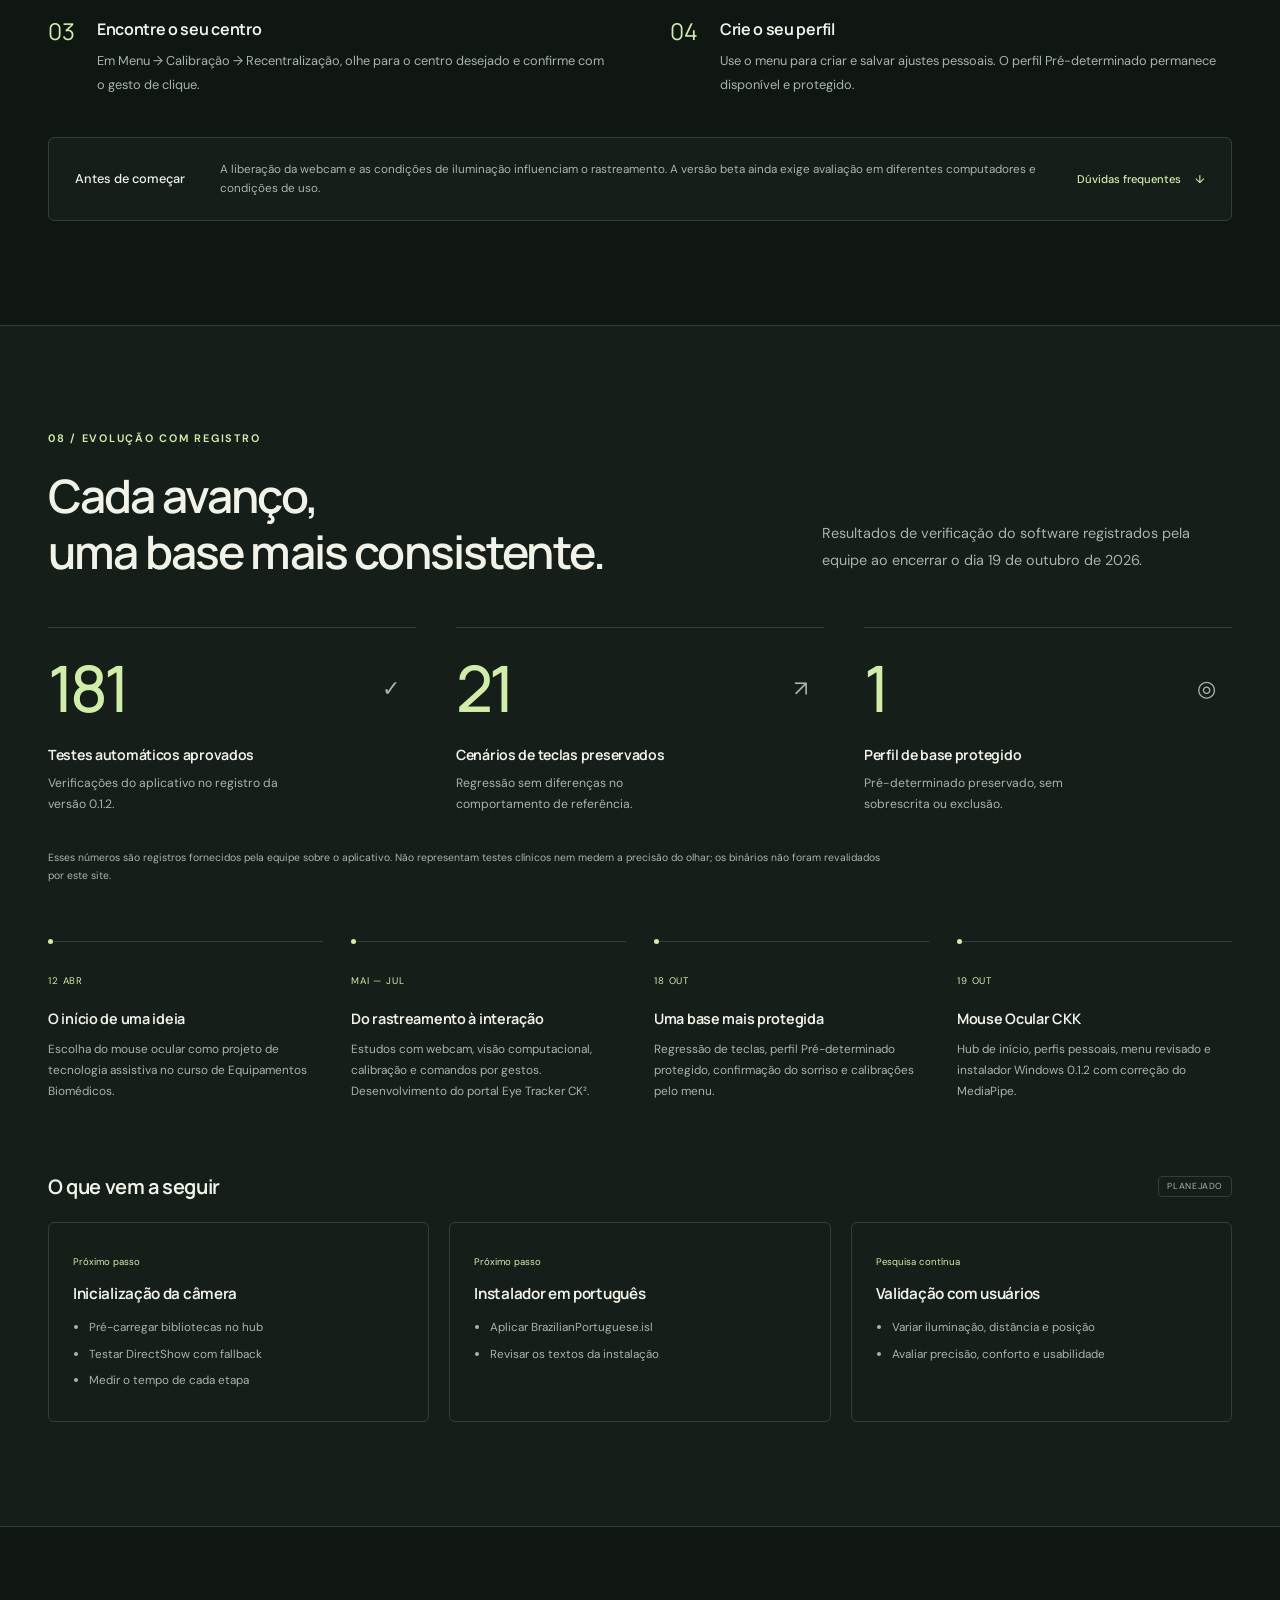
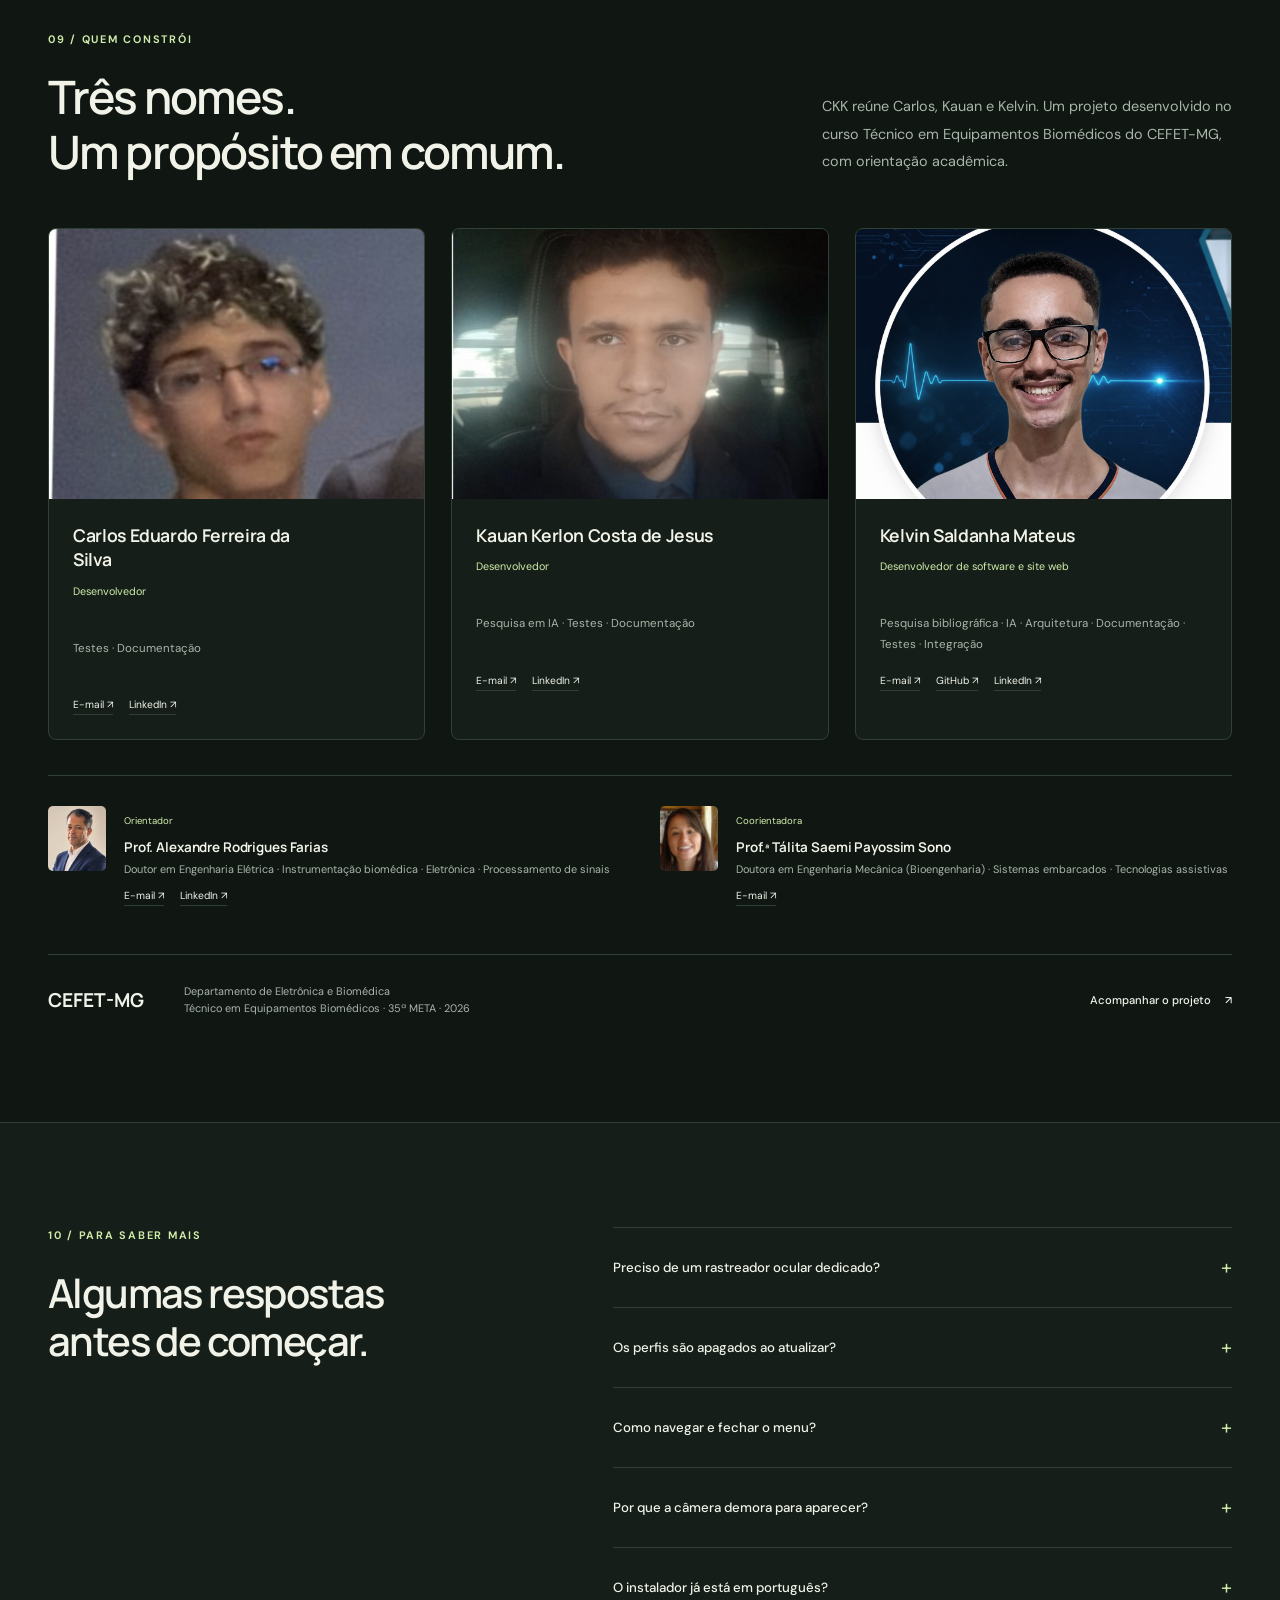
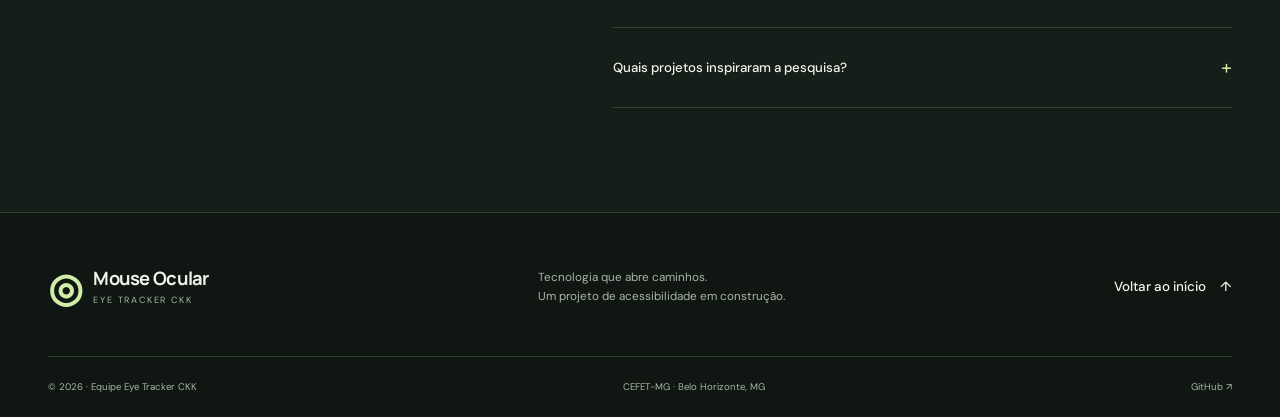
==== commit 24c2b822: "Update project name from CK² to CKK" ====
--- a/index.html
+++ b/index.html
@@ -4,12 +4,12 @@
 <meta charset="utf-8">
 <meta name="viewport" content="width=device-width,initial-scale=1">
 <meta name="theme-color" content="#101713">
-<meta name="description" content="Mouse Ocular — Eye Tracker CK². Um projeto do CEFET-MG que transforma o olhar e gestos faciais em comandos no computador, usando uma webcam.">
+<meta name="description" content="Mouse Ocular — Eye Tracker CKK. Um projeto do CEFET-MG que transforma o olhar e gestos faciais em comandos no computador, usando uma webcam.">
 <title>Mouse Ocular · O olhar abre possibilidades</title>
 <link rel="canonical" href="https://kelvinsaldanha.github.io/Eye-tracker-CKK/">
 <meta property="og:type" content="website">
 <meta property="og:locale" content="pt_BR">
-<meta property="og:title" content="Mouse Ocular · Eye Tracker CK²">
+<meta property="og:title" content="Mouse Ocular · Eye Tracker CKK">
 <meta property="og:description" content="O olhar abre possibilidades. Conheça o projeto de tecnologia assistiva do CEFET-MG.">
 <meta property="og:image" content="https://kelvinsaldanha.github.io/Eye-tracker-CKK/assets/images/og-cover.svg">
 <link rel="icon" type="image/svg+xml" href="assets/icons/favicon.svg">
@@ -19,7 +19,7 @@
 <body>
 <a class="skip-link" href="#conteudo">Pular para o conteúdo</a>
 <header class="header"><div class="container header-inner">
-<a class="brand" href="#inicio" aria-label="Mouse Ocular, início"><svg viewbox="0 0 44 32" aria-hidden="true"><path d="M3 16S10 4 22 4s19 12 19 12-7 12-19 12S3 16 3 16Z"></path><circle cx="22" cy="16" r="7"></circle><circle cx="24" cy="14" r="1.5"></circle></svg><span>Mouse Ocular<small>EYE TRACKER CK²</small></span></a>
+<a class="brand" href="#inicio" aria-label="Mouse Ocular, início"><svg viewbox="0 0 44 32" aria-hidden="true"><path d="M3 16S10 4 22 4s19 12 19 12-7 12-19 12S3 16 3 16Z"></path><circle cx="22" cy="16" r="7"></circle><circle cx="24" cy="14" r="1.5"></circle></svg><span>Mouse Ocular<small>EYE TRACKER CKK</small></span></a>
 <nav id="mainNav" aria-label="Navegação principal"><a href="#projeto">O projeto</a><a href="#funcionalidades">Recursos</a><a href="#gestos">Gestos</a><a href="#equipe">Equipe</a></nav>
 <div class="header-actions">
 <button class="icon-button" id="themeButton" aria-label="Ativar tema claro" title="Alternar tema"><span aria-hidden="true">☼</span></button><a class="button small header-download" href="#download">Download <span aria-hidden="true">↗</span></a><button class="icon-button mobile-toggle" id="menuButton" aria-label="Abrir navegação" aria-expanded="false" aria-controls="mainNav"><span aria-hidden="true">☰</span></button>
@@ -37,12 +37,12 @@
 <a class="button" href="#download">Conhecer o Eye tracker CKK <span aria-hidden="true">↗</span></a><a class="text-link" href="#video"><span class="play-small" aria-hidden="true">▶</span> Ver demonstração</a>
 </div>
 <div class="hero-foot">
-<span>Desenvolvido no CEFET-MG</span><span class="line"></span><span>Eye Tracker CK²</span>
+<span>Desenvolvido no CEFET-MG</span><span class="line"></span><span>Eye Tracker CKK</span>
 </div>
 </div>
 <div class="hero-art" role="img" aria-label="Ilustração conceitual de um olho conectado ao cursor do computador; não é uma captura do aplicativo.">
 <div class="art-top">
-<span><i class="status-dot"></i> OLHAR → INTERAÇÃO</span><span>CK² / 2026</span>
+<span><i class="status-dot"></i> OLHAR → INTERAÇÃO</span><span>CKK / 2026</span>
 </div>
 <div class="orbital orbital-one"></div>
 <div class="orbital orbital-two"></div>
@@ -84,7 +84,7 @@
 <div class="experience-grid">
 <div class="interface-demo">
 <div class="window-bar">
-<span class="window-dots">● ● ●</span><span>Mouse Ocular</span><span>CK²</span>
+<span class="window-dots">● ● ●</span><span>Mouse Ocular</span><span>CKK</span>
 </div>
 <div class="demo-body">
 <span class="mini-label">PRÉVIA ILUSTRATIVA DA NAVEGAÇÃO</span><h3>Seu espaço de controle.</h3>
@@ -158,7 +158,7 @@
 <div class="video-shell" id="videoContainer"><div class="video-empty">
 <span class="large-play" aria-hidden="true">▶</span><h3>Demonstração em breve</h3>
 <p>O vídeo do projeto ainda não foi disponibilizado.</p>
-<span class="mini-label">Mouse Ocular · EYE TRACKER CK²</span>
+<span class="mini-label">Mouse Ocular · EYE TRACKER CKK</span>
 </div></div>
 <div class="video-caption">
 <span>O OLHAR COMO PONTO DE PARTIDA</span><span>Projeto acadêmico em desenvolvimento</span>
@@ -246,7 +246,7 @@
 <div>
 <span class="eyebrow">09 / QUEM CONSTRÓI</span><h2>Três nomes.<br>Um propósito em comum.</h2>
 </div>
-<p>CK² reúne Carlos, Kauan e Kelvin. Um projeto desenvolvido no curso Técnico em Equipamentos Biomédicos do CEFET-MG, com orientação acadêmica.</p>
+<p>CKK reúne Carlos, Kauan e Kelvin. Um projeto desenvolvido no curso Técnico em Equipamentos Biomédicos do CEFET-MG, com orientação acadêmica.</p>
 </div>
 <div class="team-grid" id="teamGrid"></div>
 <div class="advisors" id="advisors"></div>
@@ -264,11 +264,11 @@
 </div></section>
 </main>
 <footer><div class="container footer-top">
-<a class="brand" href="#inicio"><span class="footer-eye" aria-hidden="true">◎</span><span>Mouse Ocular<small>EYE TRACKER CK²</small></span></a><p>Tecnologia que abre caminhos.<br>Um projeto de acessibilidade em construção.</p>
+<a class="brand" href="#inicio"><span class="footer-eye" aria-hidden="true">◎</span><span>Mouse Ocular<small>EYE TRACKER CKK</small></span></a><p>Tecnologia que abre caminhos.<br>Um projeto de acessibilidade em construção.</p>
 <a class="text-link" href="#inicio">Voltar ao início <span aria-hidden="true">↑</span></a>
 </div>
 <div class="container footer-bottom">
-<span>© 2026 · Equipe Eye Tracker CK²</span><span>CEFET-MG · Belo Horizonte, MG</span><a href="https://github.com/kelvinsaldanha/Eye-tracker-CKK" target="_blank" rel="noopener noreferrer">GitHub ↗</a>
+<span>© 2026 · Equipe Eye Tracker CKK</span><span>CEFET-MG · Belo Horizonte, MG</span><a href="https://github.com/kelvinsaldanha/Eye-tracker-CKK" target="_blank" rel="noopener noreferrer">GitHub ↗</a>
 </div></footer>
 <div class="data-error" id="dataError" role="status" hidden>Não foi possível carregar o conteúdo atualizado. Recarregue a página ou consulte o repositório.</div>
 <noscript><p class="data-error">Ative o JavaScript para explorar os gestos, a equipe e os links de mídia configurados.</p></noscript>
